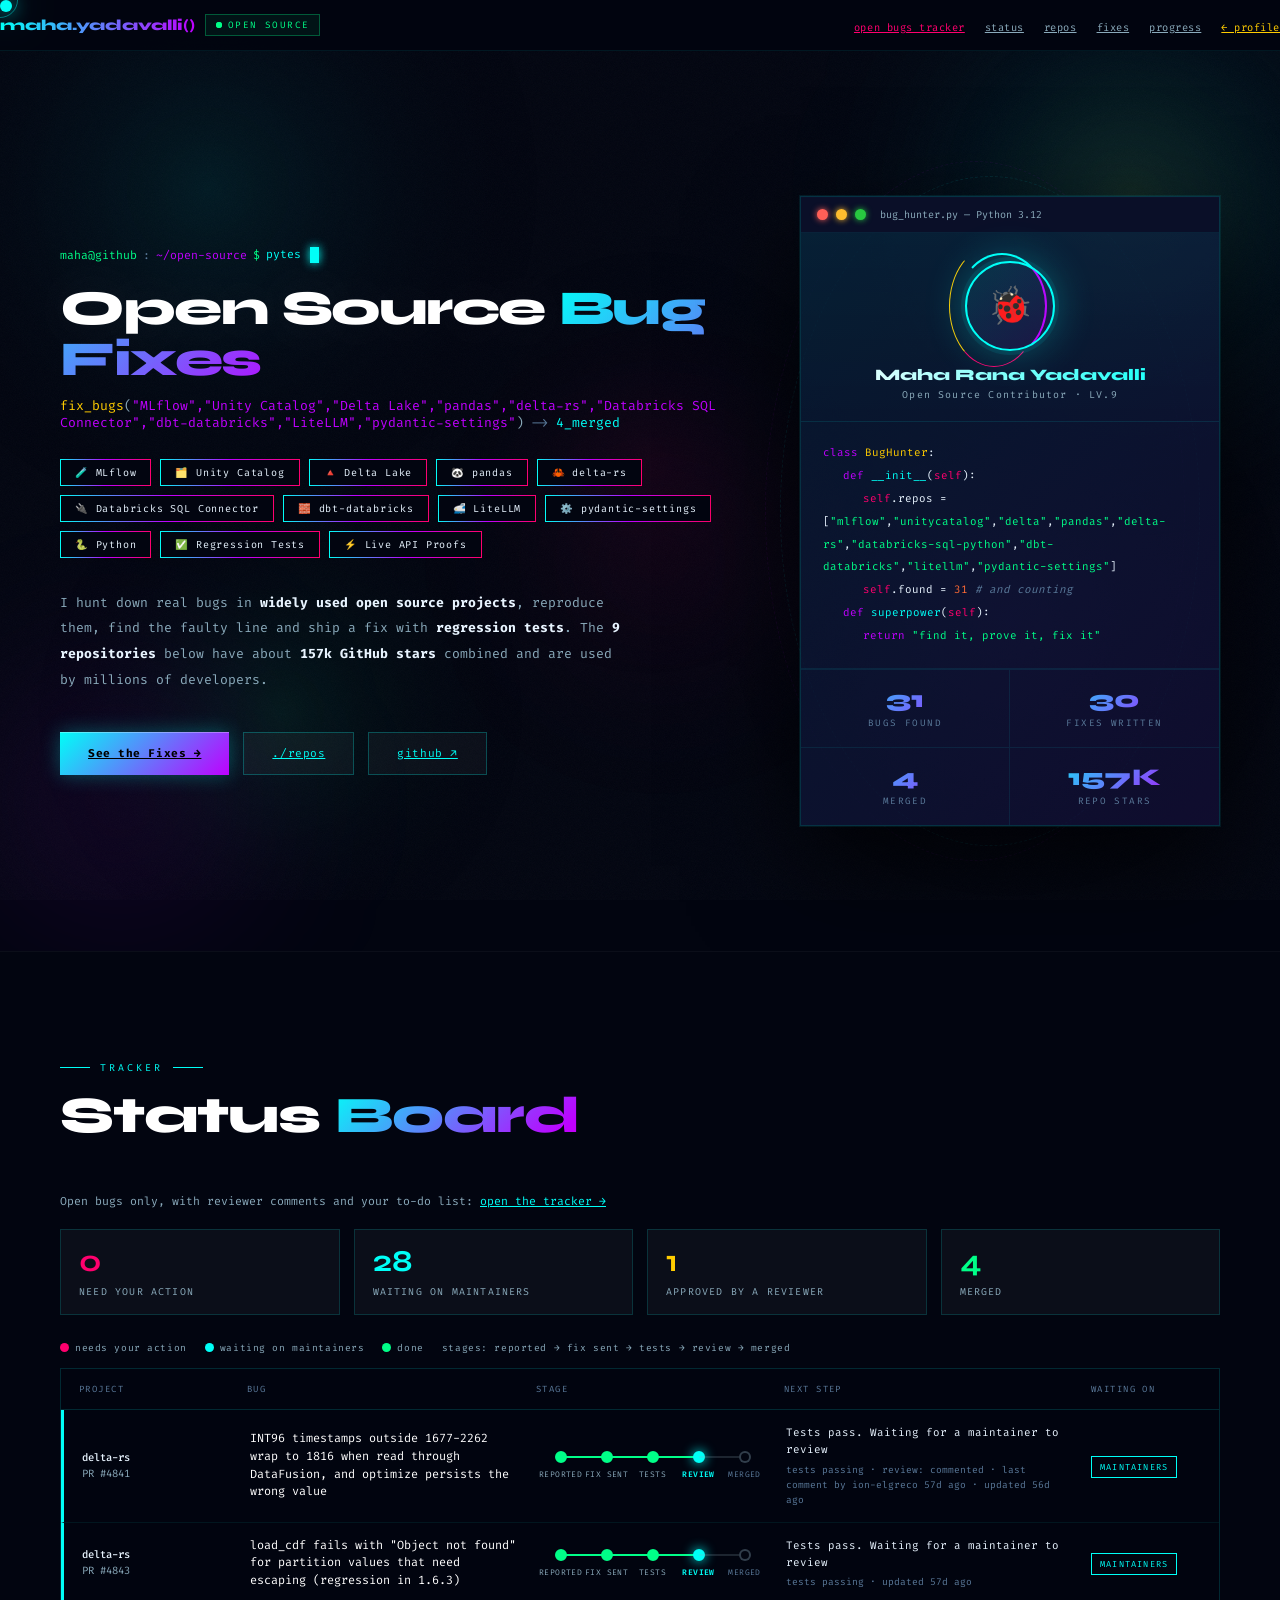
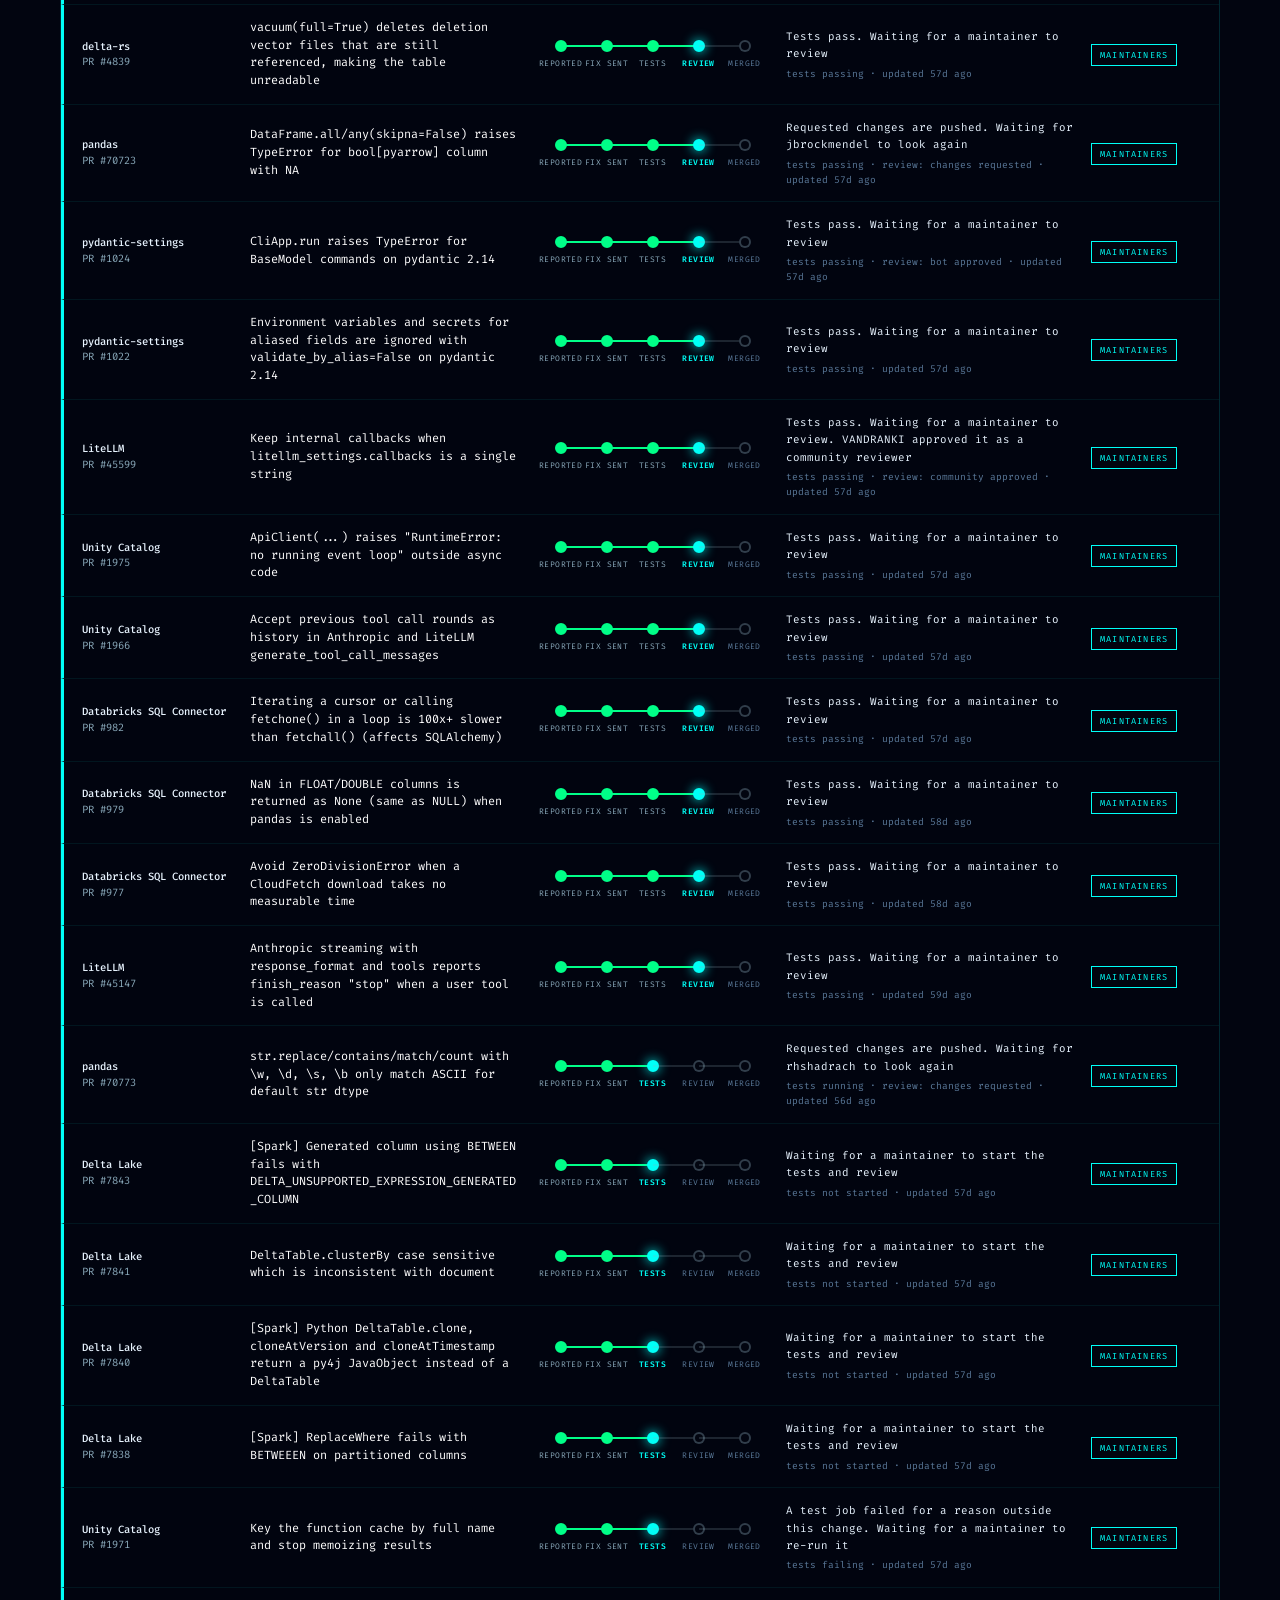
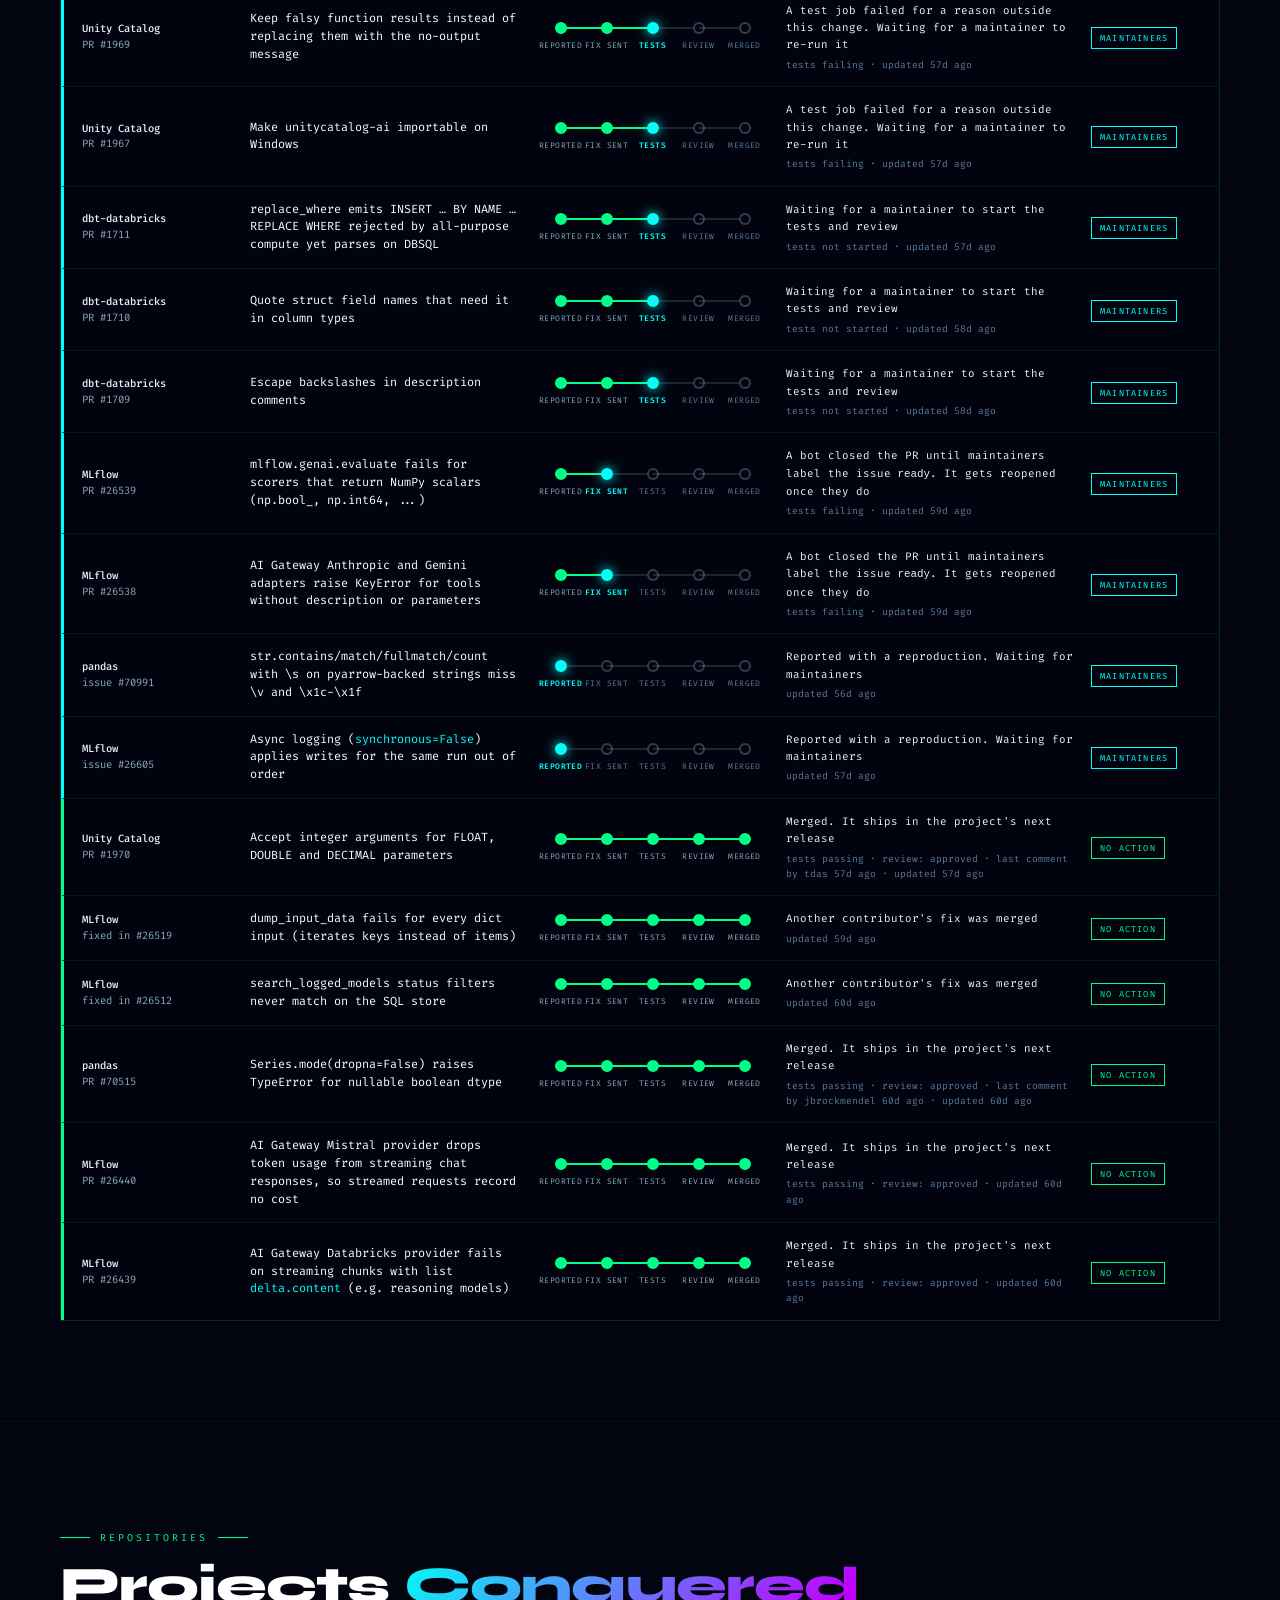
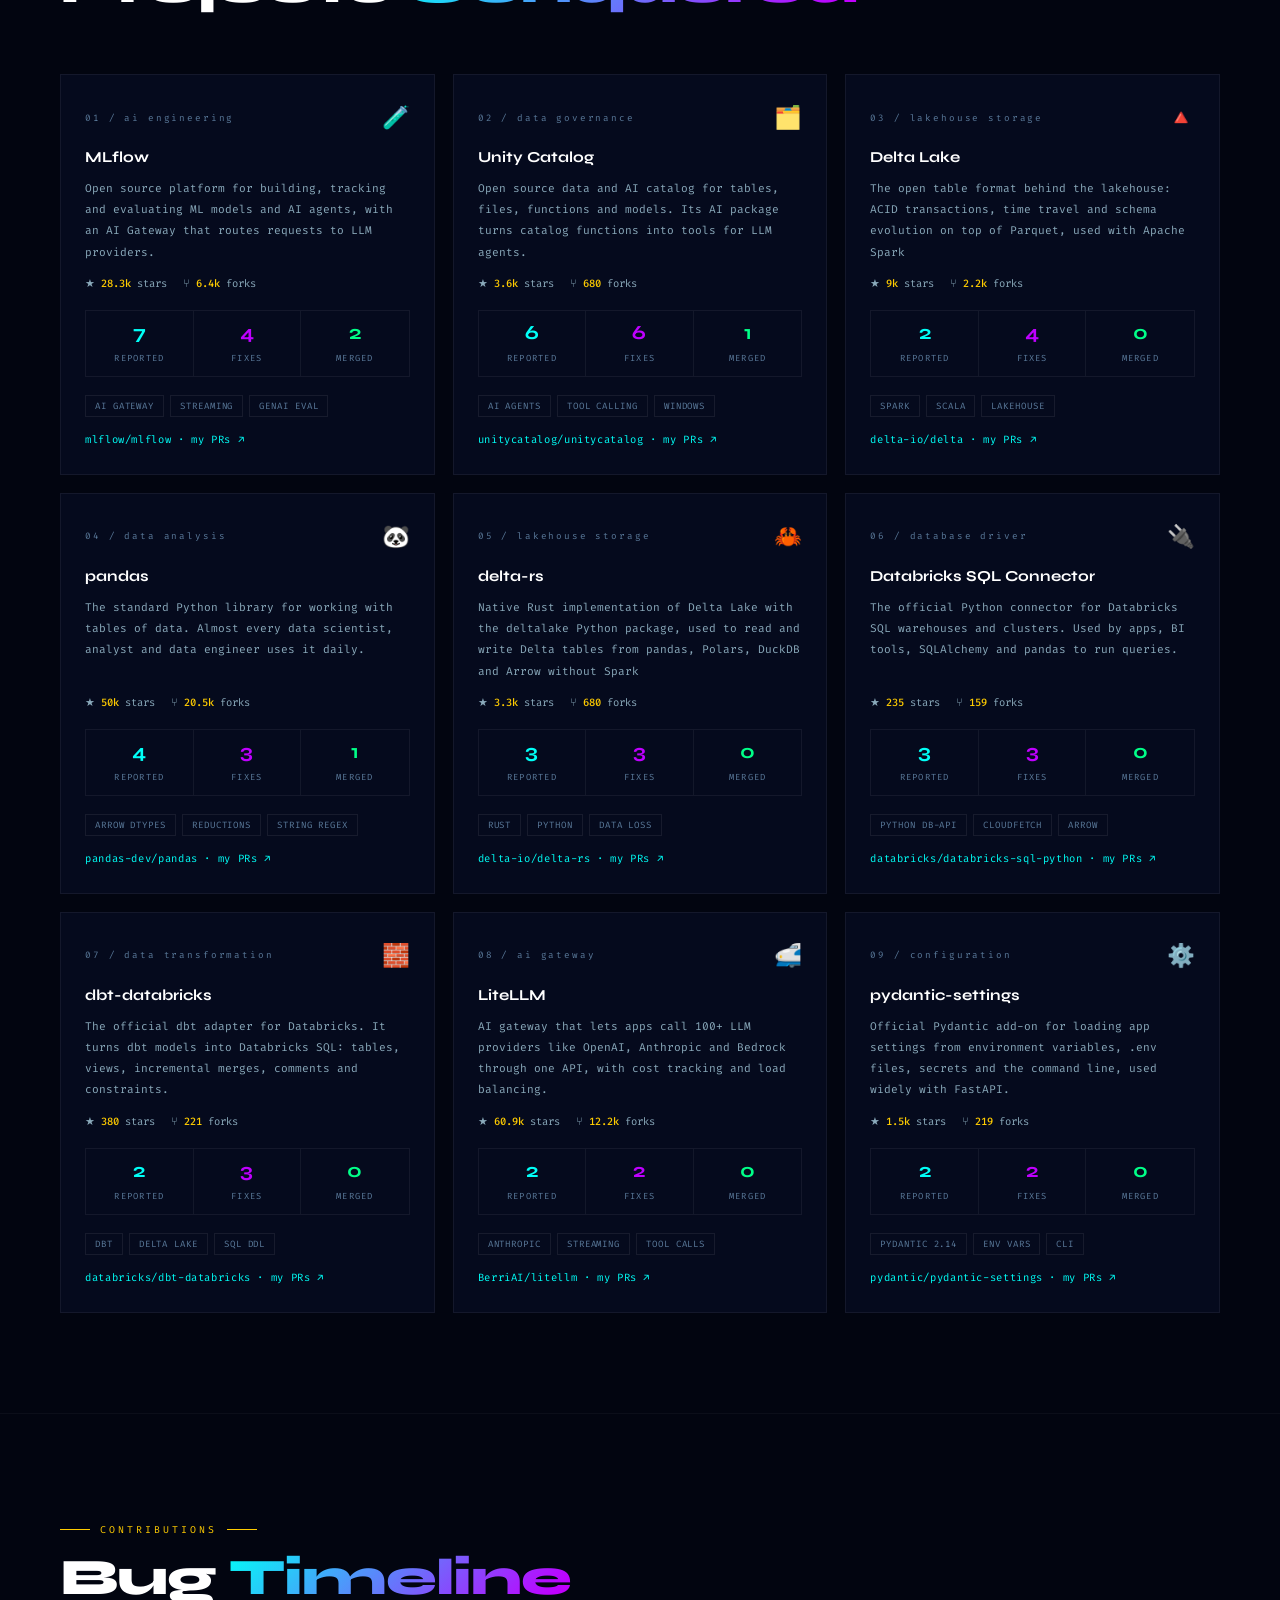
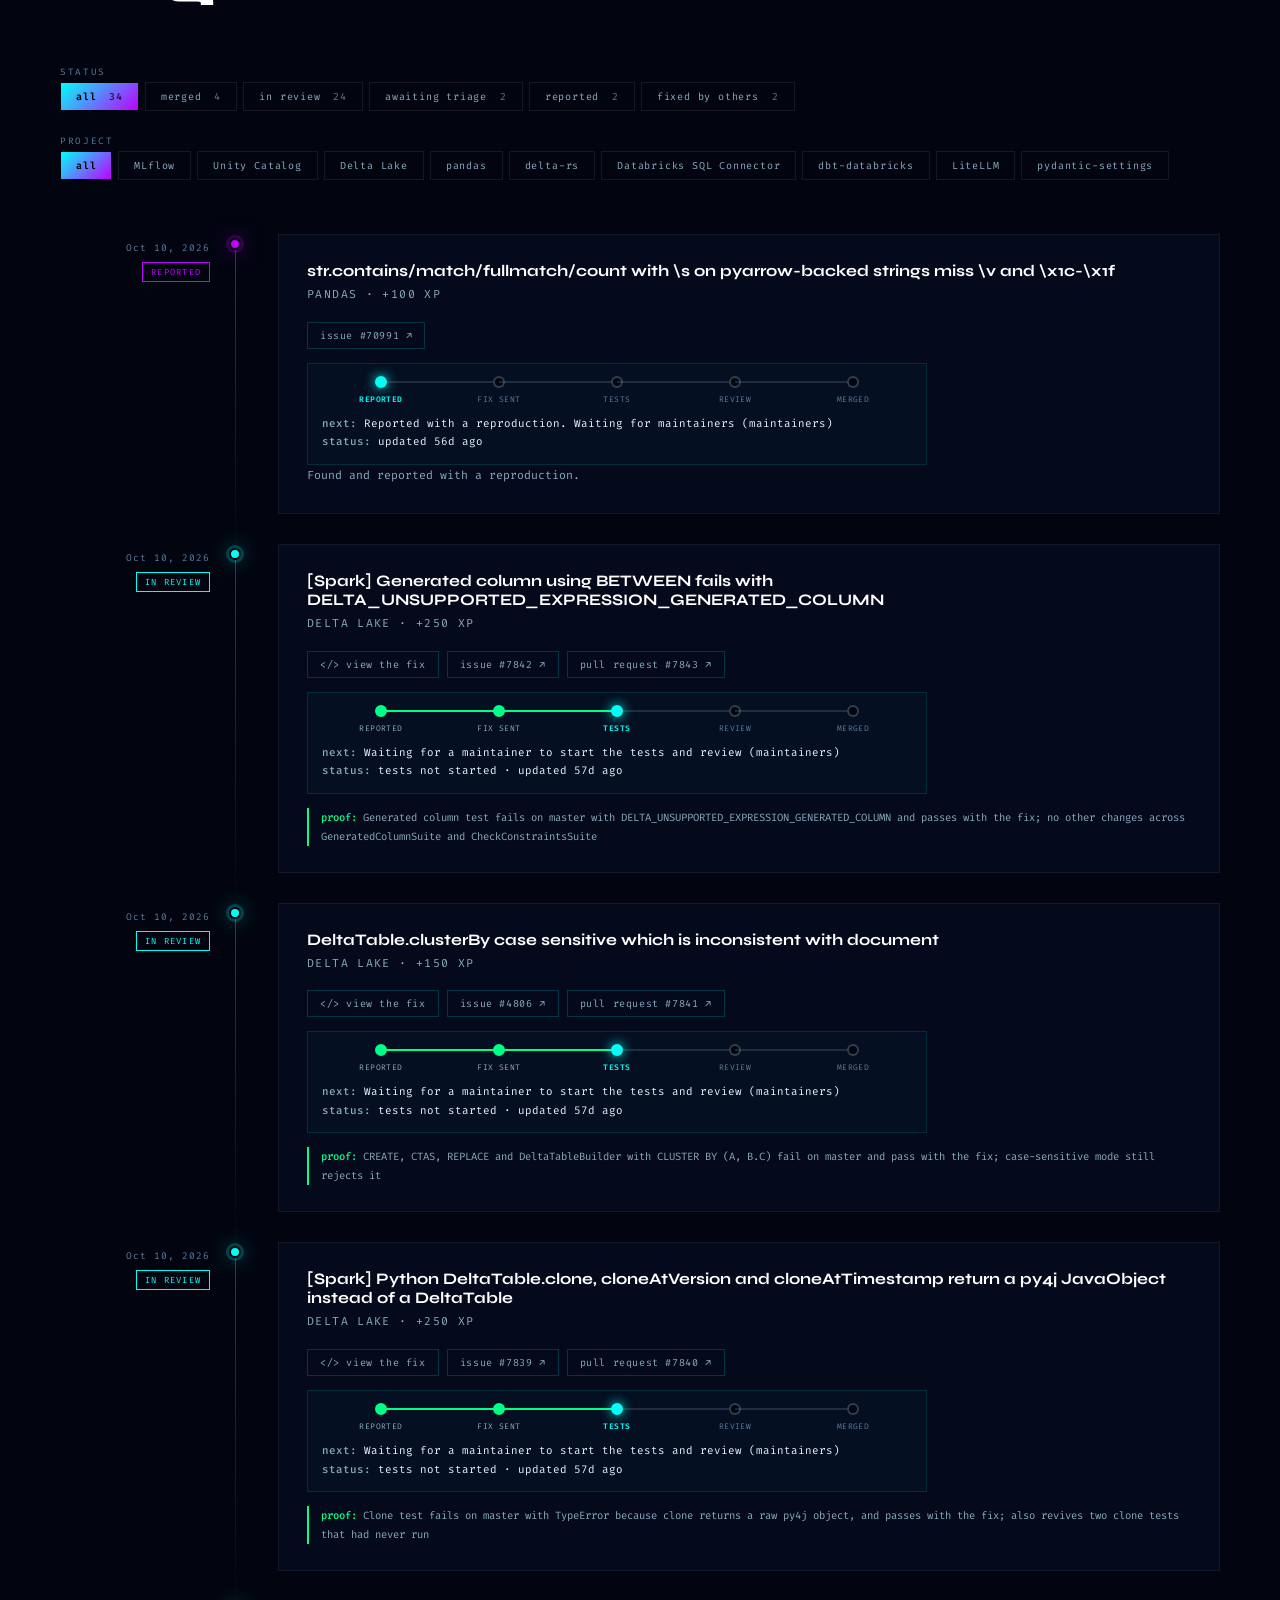
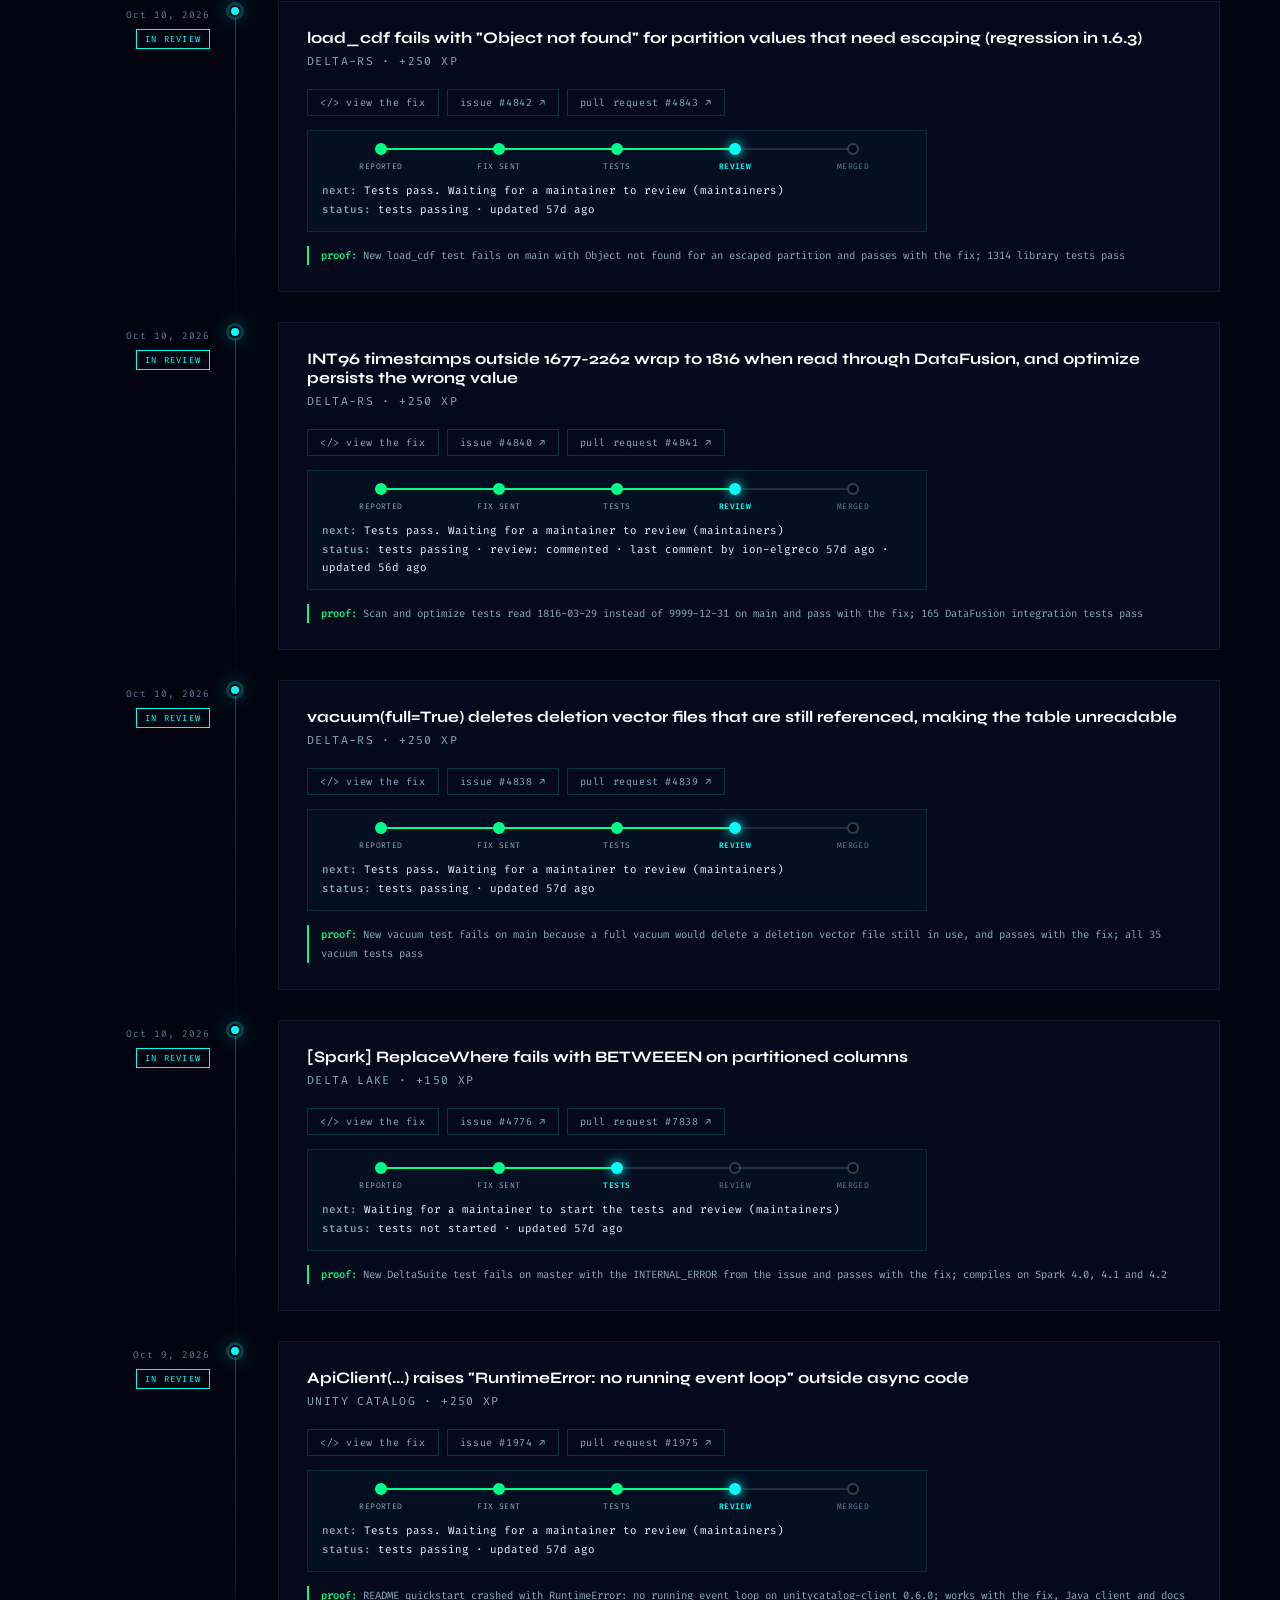
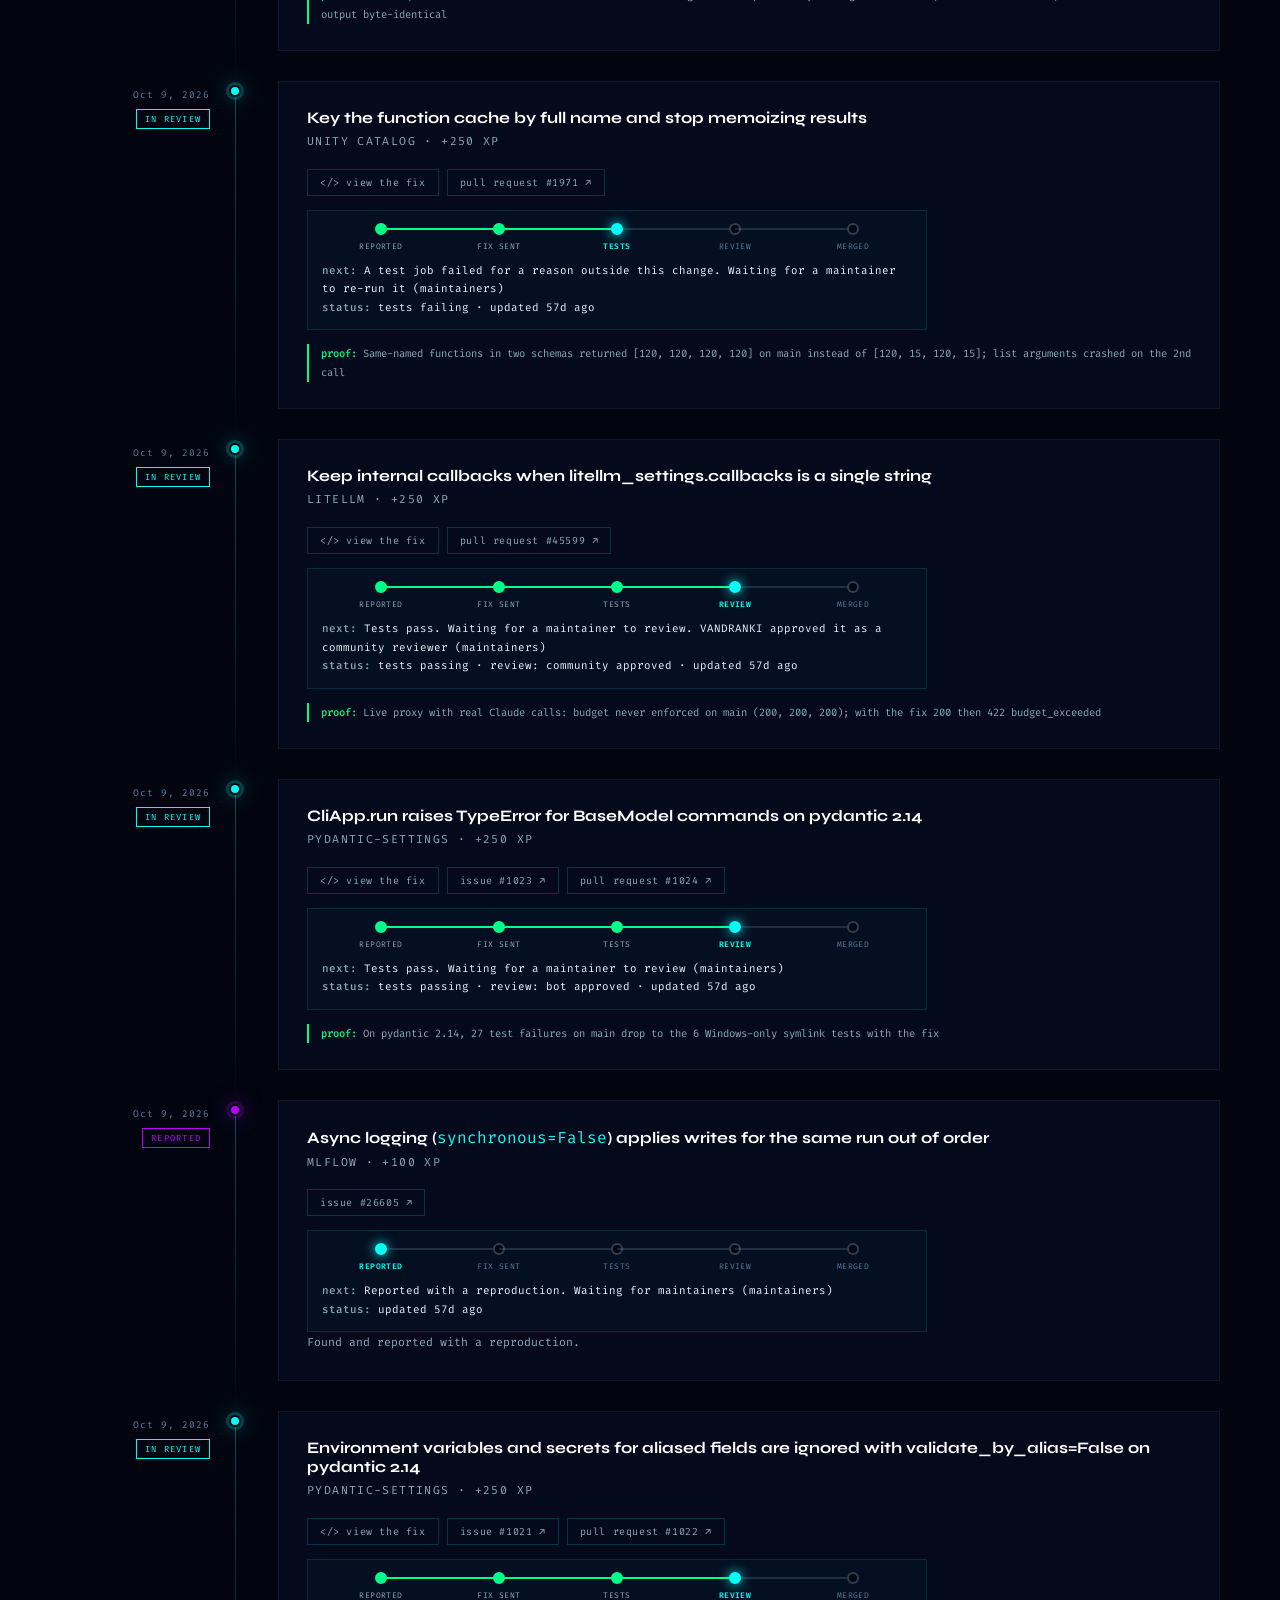
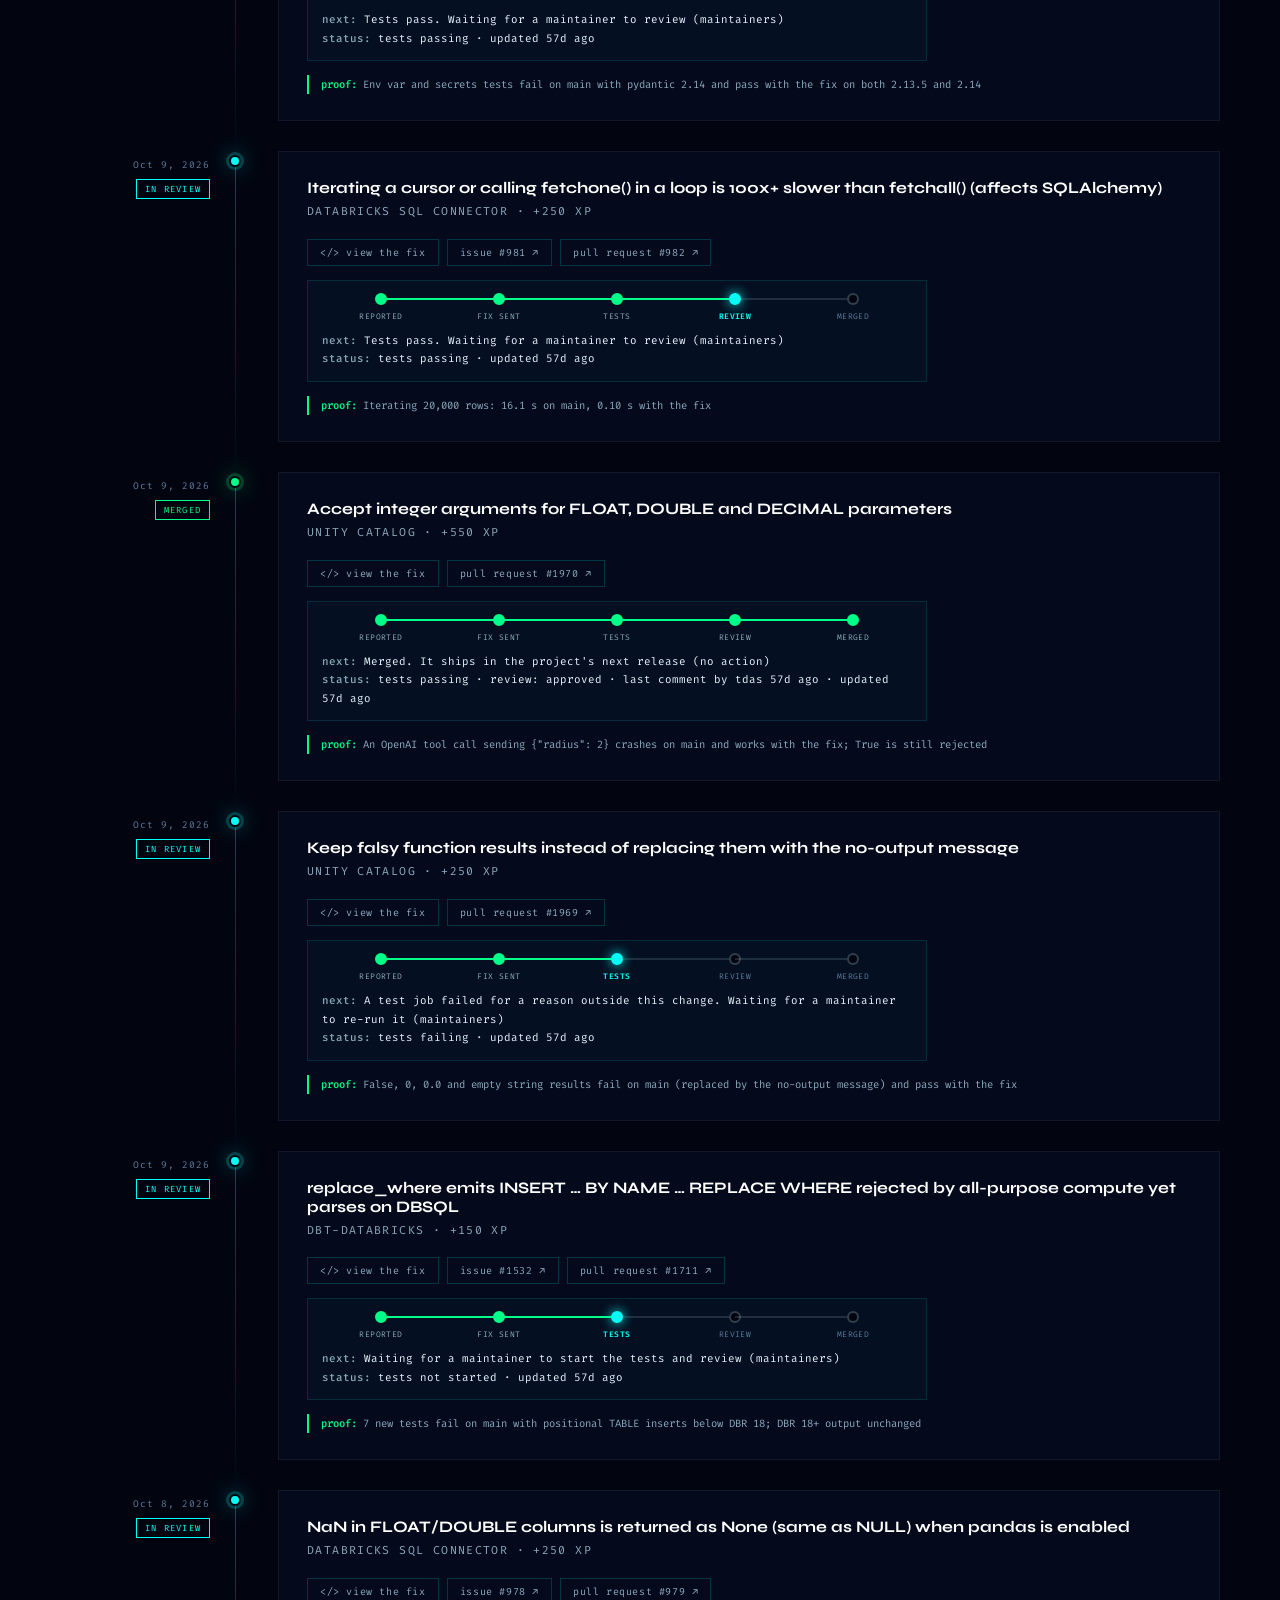
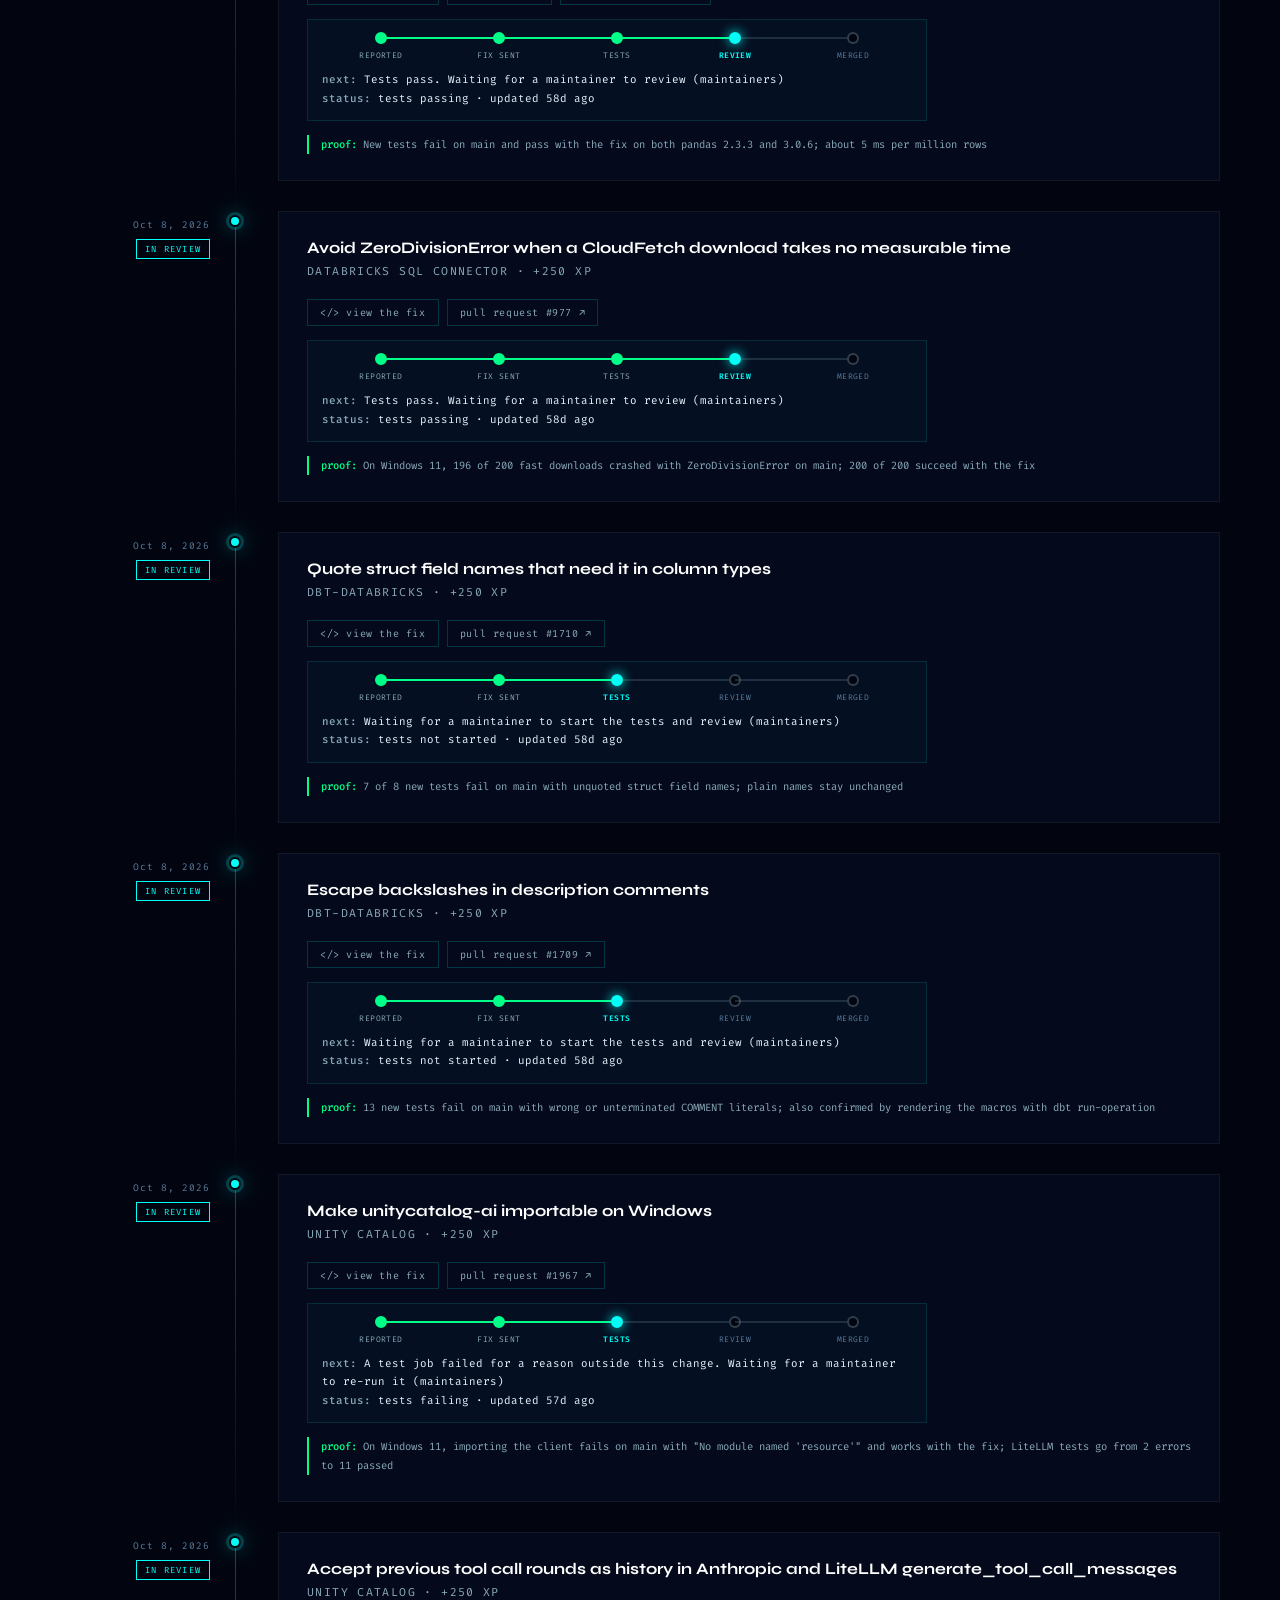
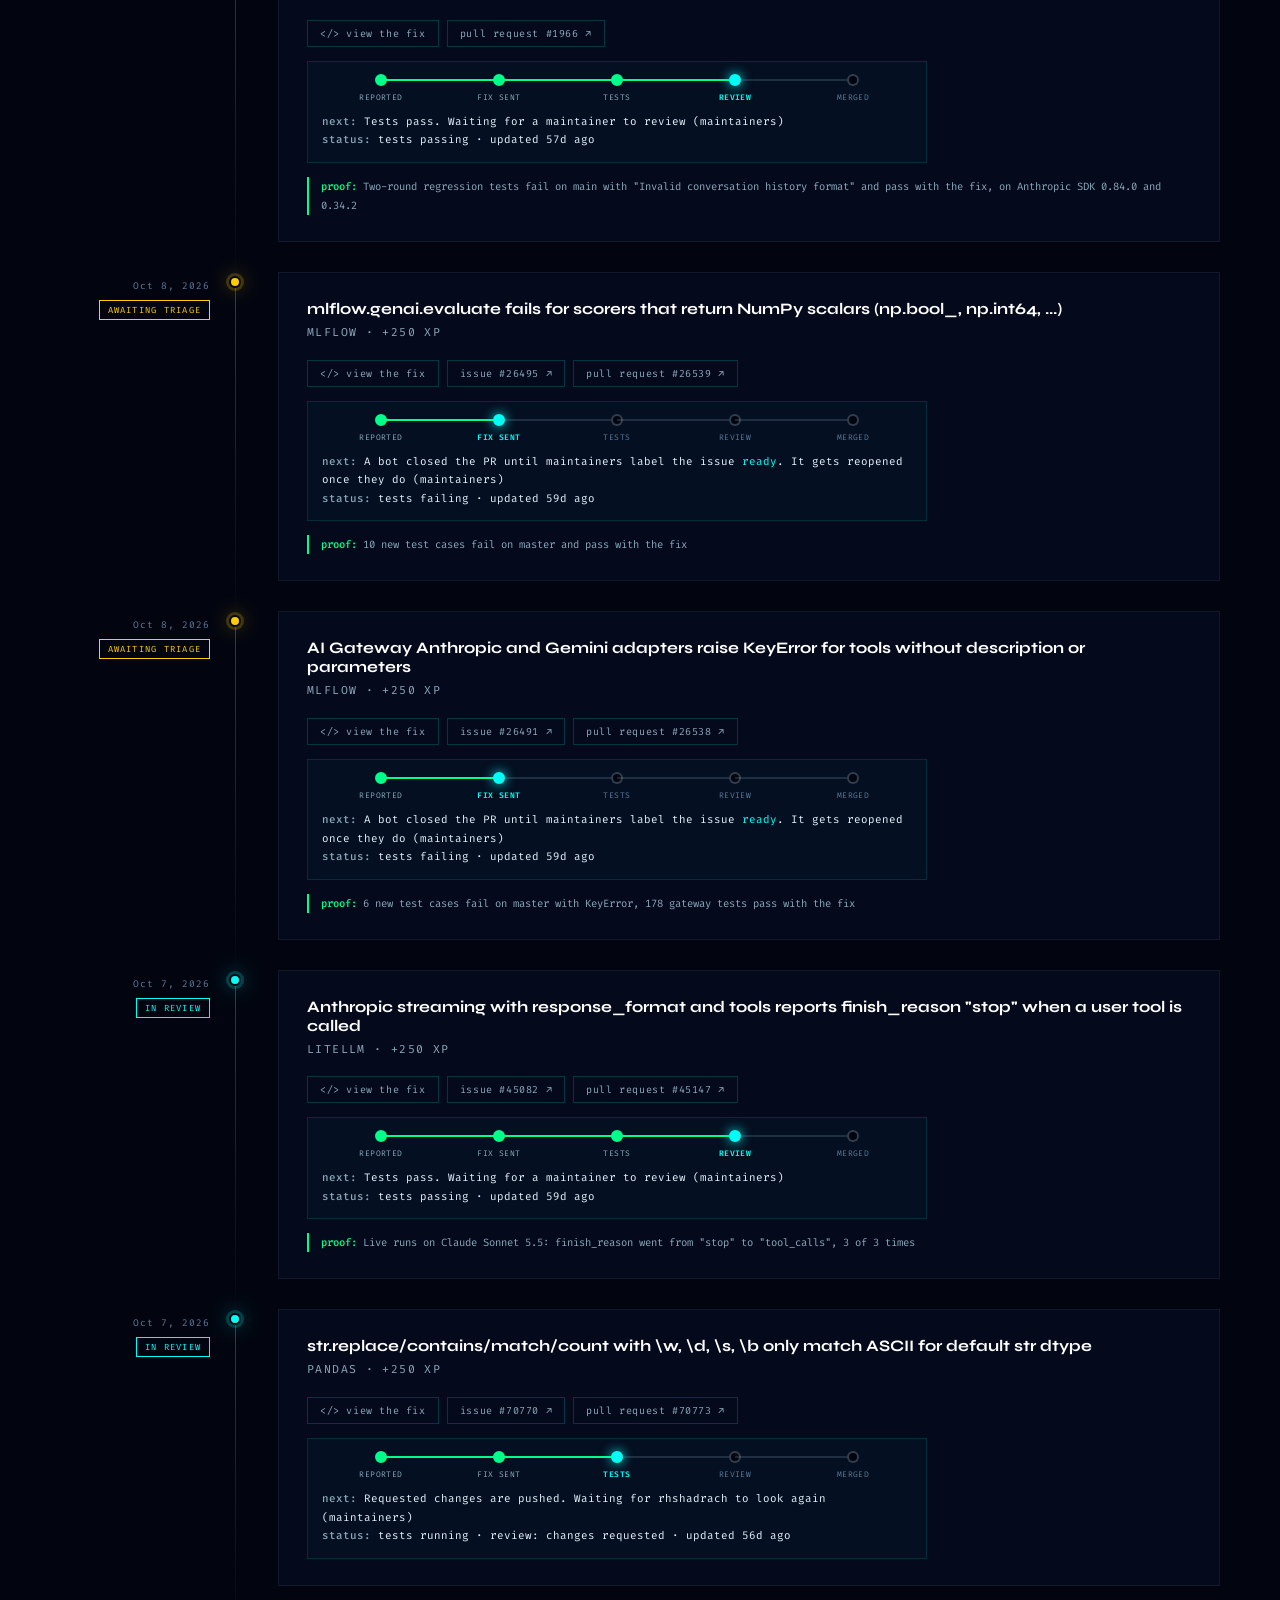
==== bugs.html @ 343d6c81 "Add open bug tracker page with to-do list and reviewer comments" ====
<!DOCTYPE html>
<html lang="en">
<head>
<meta charset="UTF-8"/>
<meta name="viewport" content="width=device-width, initial-scale=1.0"/>
<title>Open Source Bug Fixes · Maha Rana Yadavalli</title>
<meta name="description" content="Bugs found and fixed by Maha Rana Yadavalli in pandas, MLflow and LiteLLM, with the real code diffs."/>
<meta property="og:title" content="Open Source Bug Fixes · Maha Rana Yadavalli"/>
<meta property="og:description" content="10 bugs found, 8 fixes written, 3 merged across pandas, MLflow and LiteLLM (138k GitHub stars combined)."/>
<link rel="preconnect" href="https://fonts.googleapis.com">
<link href="https://fonts.googleapis.com/css2?family=Fira+Code:wght@300;400;500;600&family=Syne:wght@700;800&display=swap" rel="stylesheet">
<style>

/*==================================================
  RESET & VARS
==================================================*/
*,*::before,*::after{box-sizing:border-box;margin:0;padding:0;max-width:100%}
html{scroll-behavior:smooth;-webkit-text-size-adjust:100%;text-size-adjust:100%;scroll-padding-top:70px;overflow-x:hidden}
body{overflow-x:hidden;width:100%;position:relative}
:root{
  --c0:#020510;
  --c1:#0a0f2e;
  --neon1:#00fff7;
  --neon2:#bf00ff;
  --neon3:#ff006e;
  --neon4:#ffcc00;
  --neon5:#00ff88;
  --neon6:#ff6b35;
  --glass:rgba(255,255,255,0.04);
  --glass2:rgba(255,255,255,0.08);
  --b1:rgba(0,255,247,0.15);
  --b2:rgba(191,0,255,0.15);
  --text:#e8f4ff;
  --muted:#5a7a9a;
  --muted2:#8aaabb;
}
body{
  font-family:'Fira Code',monospace;
  background:var(--c0);
  color:var(--text);
  overflow-x:hidden;
  cursor:none;
}
/* ensure all links and buttons are always clickable */
a,button,.btn,.nav-links a,.hamburger{position:relative;z-index:10}

/*==================================================
  CUSTOM CURSOR
==================================================*/
#cursor{
  position:fixed;width:12px;height:12px;border-radius:50%;
  background:var(--neon1);pointer-events:none;z-index:9999;
  mix-blend-mode:screen;
  transition:transform 0.1s ease,width 0.2s,height 0.2s;
  box-shadow:0 0 20px var(--neon1),0 0 40px rgba(0,255,247,0.5);
}
#cursor-ring{
  position:fixed;width:36px;height:36px;border-radius:50%;
  border:1px solid rgba(0,255,247,0.4);
  pointer-events:none;z-index:9998;
  transition:transform 0.18s ease,left 0.12s ease,top 0.12s ease;
}
body:hover #cursor{transform:scale(1)}
a:hover ~ #cursor, button:hover ~ #cursor{width:20px;height:20px}

/*==================================================
  AURORA CANVAS
==================================================*/
#aurora{
  position:fixed;inset:0;z-index:0;
  pointer-events:none !important;opacity:0.55;
}

/*==================================================
  NOISE OVERLAY
==================================================*/
body::before{
  content:'';position:fixed;inset:0;z-index:1;pointer-events:none;
  background-image:url("data:image/svg+xml,%3Csvg viewBox='0 0 256 256' xmlns='http://www.w3.org/2000/svg'%3E%3Cfilter id='n'%3E%3CfeTurbulence type='fractalNoise' baseFrequency='0.9' numOctaves='4'/%3E%3C/filter%3E%3Crect width='100%25' height='100%25' filter='url(%23n)' opacity='0.035'/%3E%3C/svg%3E");
  background-size:180px 180px;
  pointer-events:none;
}

/*==================================================
  LAYOUT
==================================================*/
.wrap{width:min(1160px,calc(100% - 40px));margin:0 auto;position:relative;z-index:3}

/*==================================================
  KEYFRAMES
==================================================*/
@keyframes fadeUp{from{opacity:0;transform:translateY(40px)}to{opacity:1;transform:translateY(0)}}
@keyframes fadeIn{from{opacity:0}to{opacity:1}}
@keyframes blink{0%,100%{opacity:1}50%{opacity:0}}
@keyframes float{0%,100%{transform:translateY(0) rotate(0deg)}33%{transform:translateY(-12px) rotate(1deg)}66%{transform:translateY(-6px) rotate(-1deg)}}
@keyframes spinSlow{from{transform:rotate(0deg)}to{transform:rotate(360deg)}}
@keyframes spinRev{from{transform:rotate(360deg)}to{transform:rotate(0deg)}}
@keyframes neonPulse{
  0%,100%{text-shadow:0 0 10px var(--neon1),0 0 30px var(--neon1),0 0 60px rgba(0,255,247,0.4)}
  50%{text-shadow:0 0 20px var(--neon1),0 0 60px var(--neon1),0 0 100px rgba(0,255,247,0.7)}
}
@keyframes borderFlow{
  0%{background-position:0% 50%}
  50%{background-position:100% 50%}
  100%{background-position:0% 50%}
}
@keyframes glitch{
  0%,90%,100%{transform:translate(0)}
  92%{transform:translate(-3px,1px)}
  94%{transform:translate(3px,-1px)}
  96%{transform:translate(-1px,2px)}
  98%{transform:translate(2px,-2px)}
}
@keyframes scanDown{
  0%{transform:translateY(-100%);opacity:0.6}
  100%{transform:translateY(100vh);opacity:0}
}
@keyframes orb{
  0%,100%{transform:scale(1) translate(0,0)}
  25%{transform:scale(1.15) translate(20px,-15px)}
  50%{transform:scale(0.9) translate(-10px,20px)}
  75%{transform:scale(1.1) translate(-20px,-10px)}
}
@keyframes marquee{from{transform:translateX(0)}to{transform:translateX(-50%)}}
@keyframes countUp{from{opacity:0;transform:translateY(10px)}to{opacity:1;transform:translateY(0)}}
@keyframes shimmerText{
  0%{background-position:200% center}
  100%{background-position:-200% center}
}
@keyframes revealCard{
  from{opacity:0;transform:translateY(50px) scale(0.95)}
  to{opacity:1;transform:translateY(0) scale(1)}
}
@keyframes hueShift{
  0%{filter:hue-rotate(0deg)}
  100%{filter:hue-rotate(360deg)}
}
@keyframes ping{
  75%,100%{transform:scale(2);opacity:0}
}

/*==================================================
  NAV
==================================================*/
nav{
  position:sticky;top:0;z-index:200;
  background:rgba(2,5,16,0.92);
  -webkit-backdrop-filter:blur(24px);backdrop-filter:blur(24px);
  border-bottom:1px solid rgba(0,255,247,0.08);
  width:100%;
}
.nav-in{
  display:flex;justify-content:space-between;align-items:center;
  padding:14px 0;gap:12px;width:100%;
}
.nav-brand{
  display:flex;align-items:center;gap:10px;
  flex-shrink:0;min-width:0;overflow:hidden;
}
.nav-logo{
  font-family:'Syne',sans-serif;font-size:0.95rem;font-weight:800;
  background:linear-gradient(90deg,var(--neon1),var(--neon2),var(--neon1));
  background-size:200% auto;
  -webkit-background-clip:text;-webkit-text-fill-color:transparent;background-clip:text;
  animation:borderFlow 3s linear infinite;
  white-space:nowrap;flex-shrink:0;
}
.nav-pill{
  display:flex;align-items:center;gap:6px;flex-shrink:0;
  font-size:0.58rem;letter-spacing:0.15em;text-transform:uppercase;
  padding:4px 10px;
  border:1px solid rgba(0,255,136,0.3);
  color:var(--neon5);background:rgba(0,255,136,0.06);
}
.ping-dot{
  width:6px;height:6px;border-radius:50%;
  background:var(--neon5);position:relative;flex-shrink:0;
}
.ping-dot::after{
  content:'';position:absolute;inset:0;border-radius:50%;
  background:var(--neon5);animation:ping 1.5s cubic-bezier(0,0,0.2,1) infinite;
}
.nav-links{display:flex;gap:20px;list-style:none;align-items:center}
.nav-links a{
  font-size:0.65rem;color:var(--muted2);
  transition:color 0.2s;letter-spacing:0.05em;position:relative;white-space:nowrap;
}
.nav-links a::after{
  content:'';position:absolute;bottom:-2px;left:0;right:0;height:1px;
  background:linear-gradient(90deg,var(--neon1),var(--neon2));
  transform:scaleX(0);transform-origin:left;transition:transform 0.3s;
}
.nav-links a:hover{color:var(--neon1)}
.nav-links a:hover::after{transform:scaleX(1)}
.nav-consult{color:var(--neon1) !important}

/*==================================================
  HERO
==================================================*/
.hero{
  min-height:100vh;display:flex;align-items:center;
  padding:100px 0 80px;position:relative;overflow:hidden;
}

/* Floating orbs */
.orb{
  position:absolute;border-radius:50%;filter:blur(80px);
  pointer-events:none;z-index:0;animation:orb var(--d) ease-in-out infinite;
}
.orb1{width:500px;height:500px;background:radial-gradient(circle,rgba(0,255,247,0.15),transparent 70%);top:-100px;right:-100px;--d:12s}
.orb2{width:400px;height:400px;background:radial-gradient(circle,rgba(191,0,255,0.12),transparent 70%);bottom:-50px;left:-80px;--d:15s;animation-delay:-5s}
.orb3{width:300px;height:300px;background:radial-gradient(circle,rgba(255,0,110,0.1),transparent 70%);top:40%;left:40%;--d:10s;animation-delay:-3s}

.hero-grid{display:grid;grid-template-columns:1fr 420px;gap:48px;align-items:center;position:relative;z-index:4}

/* terminal line */
.term-line{
  font-size:0.72rem;color:var(--muted2);
  display:flex;align-items:center;gap:6px;margin-bottom:20px;
  opacity:0;animation:fadeUp 0.5s 0.1s ease forwards;
  flex-wrap:wrap;
}
.t-g{color:var(--neon5)}.t-c{color:var(--neon1)}.t-v{color:var(--neon2)}
.cursor-bar{
  display:inline-block;width:9px;height:16px;
  background:var(--neon1);animation:blink 1s infinite;
  box-shadow:0 0 10px var(--neon1);
  vertical-align:middle;margin-left:3px;
}

/* big name */
.hero-name{
  font-family:'Syne',sans-serif;
  font-size:clamp(2.2rem,3.8vw,4rem);
  font-weight:800;line-height:1.05;
  letter-spacing:-0.03em;
  margin-bottom:12px;
  opacity:0;animation:fadeUp 0.6s 0.25s ease forwards;
  position:relative;
}
.hero-name .n1{
  display:inline;color:#fff;
  text-shadow:0 0 60px rgba(255,255,255,0.1);
}
.hero-name .n2{
  display:inline;
  background:linear-gradient(135deg,var(--neon1) 0%,var(--neon2) 40%,var(--neon3) 70%,var(--neon4) 100%);
  background-size:300% auto;
  -webkit-background-clip:text;-webkit-text-fill-color:transparent;background-clip:text;
  animation:shimmerText 4s linear infinite;
}
/* glitch effect on hover */
.hero-name:hover .n1{animation:glitch 0.5s infinite}

.hero-role{
  font-size:0.82rem;color:var(--muted2);margin-bottom:28px;
  opacity:0;animation:fadeUp 0.6s 0.4s ease forwards;
}
.fn-c{color:var(--neon4)}.arg-c{color:var(--neon2)}.ret-c{color:var(--neon1)}

/* animated tag pills */
.hero-pills{
  display:flex;flex-wrap:wrap;gap:9px;margin-bottom:32px;
  opacity:0;animation:fadeUp 0.6s 0.55s ease forwards;
}
.hpill{
  font-size:0.63rem;letter-spacing:0.08em;padding:6px 14px;
  position:relative;overflow:hidden;cursor:default;
  border:1px solid transparent;
  background:linear-gradient(var(--c0),var(--c0)) padding-box,
             linear-gradient(90deg,var(--neon1),var(--neon2),var(--neon3)) border-box;
  color:var(--text);transition:transform 0.2s,box-shadow 0.2s;
}
.hpill::before{
  content:'';position:absolute;inset:0;
  background:linear-gradient(90deg,rgba(0,255,247,0.08),rgba(191,0,255,0.08),rgba(255,0,110,0.08));
  opacity:0;transition:opacity 0.3s;
}
.hpill:hover{transform:translateY(-2px);box-shadow:0 8px 30px rgba(0,255,247,0.2)}
.hpill:hover::before{opacity:1}

.hero-bio{
  font-size:0.82rem;line-height:1.95;color:var(--muted2);
  max-width:560px;margin-bottom:40px;
  opacity:0;animation:fadeUp 0.6s 0.7s ease forwards;
}
.hero-bio strong{color:var(--text)}

.hero-btns{
  display:flex;gap:14px;flex-wrap:wrap;
  opacity:0;animation:fadeUp 0.6s 0.85s ease forwards;
}
.btn{
  font-family:'Fira Code',monospace;font-size:0.7rem;
  padding:13px 28px;border:none;cursor:pointer;
  display:inline-flex;align-items:center;gap:9px;
  position:relative;overflow:hidden;letter-spacing:0.05em;
  transition:transform 0.2s,box-shadow 0.2s;
}
.btn-neon{
  background:linear-gradient(135deg,var(--neon1),var(--neon2));
  color:#000;font-weight:700;
  box-shadow:0 0 20px rgba(0,255,247,0.3),inset 0 1px 0 rgba(255,255,255,0.3);
}
.btn-neon::before{
  content:'';position:absolute;inset:0;
  background:linear-gradient(135deg,var(--neon2),var(--neon3));
  opacity:0;transition:opacity 0.3s;
}
.btn-neon:hover{transform:translateY(-3px);box-shadow:0 12px 40px rgba(0,255,247,0.5)}
.btn-neon:hover::before{opacity:1}
.btn-neon span{position:relative;z-index:1}
.btn-ghost{
  background:rgba(255,255,255,0.04);
  border:1px solid rgba(0,255,247,0.25);
  color:var(--neon1);
  -webkit-backdrop-filter:blur(8px);backdrop-filter:blur(8px);
}
.btn-ghost:hover{background:rgba(0,255,247,0.08);border-color:var(--neon1);transform:translateY(-3px);box-shadow:0 8px 30px rgba(0,255,247,0.2)}

/*==================================================
  HERO RIGHT: HOLOGRAPHIC CARD
==================================================*/
.holo-card{
  position:relative;
  opacity:0;animation:fadeIn 1s 0.6s ease forwards;
}
.holo-card-inner{
  background:rgba(8,16,40,0.8);
  border:1px solid rgba(0,255,247,0.15);
  -webkit-backdrop-filter:blur(20px);backdrop-filter:blur(20px);
  overflow:hidden;
  box-shadow:
    0 0 0 1px rgba(0,255,247,0.08),
    0 40px 100px rgba(0,0,0,0.7),
    inset 0 1px 0 rgba(255,255,255,0.07);
  position:relative;
  animation:float 8s ease-in-out infinite;
}
/* rainbow shimmer on hover */
.holo-card-inner::before{
  content:'';position:absolute;inset:0;z-index:0;
  background:linear-gradient(
    135deg,
    rgba(0,255,247,0.05) 0%,
    rgba(191,0,255,0.05) 25%,
    rgba(255,0,110,0.05) 50%,
    rgba(255,204,0,0.05) 75%,
    rgba(0,255,136,0.05) 100%
  );
  background-size:400% 400%;
  animation:borderFlow 6s ease infinite;
}
/* spinning ring */
.holo-ring{
  position:absolute;inset:-20px;border-radius:50%;pointer-events:none;z-index:0;
  border:1px dashed rgba(0,255,247,0.1);
  animation:spinSlow 20s linear infinite;
}
.holo-ring2{
  position:absolute;inset:-35px;border-radius:50%;pointer-events:none;z-index:0;
  border:1px dashed rgba(191,0,255,0.08);
  animation:spinRev 30s linear infinite;
}

.cc-bar{
  background:rgba(10,15,40,0.9);padding:11px 16px;
  display:flex;align-items:center;gap:8px;
  border-bottom:1px solid rgba(0,255,247,0.08);
  position:relative;z-index:1;
}
.cc-dot{width:11px;height:11px;border-radius:50%;box-shadow:0 0 6px currentColor}
.cc-dot.r{background:#ff5f57;color:#ff5f57}
.cc-dot.y{background:#febc2e;color:#febc2e}
.cc-dot.g{background:#28c840;color:#28c840}
.cc-fname{font-size:0.63rem;color:var(--muted2);margin-left:6px}

/* avatar area */
.cc-top{
  padding:28px 20px 20px;text-align:center;
  border-bottom:1px solid rgba(0,255,247,0.08);
  position:relative;z-index:1;
  background:linear-gradient(180deg,rgba(0,255,247,0.03),transparent);
}
.av-wrap{position:relative;display:inline-block;margin-bottom:14px}
.av-circle{
  width:90px;height:90px;border-radius:50%;
  background:linear-gradient(135deg,rgba(0,255,247,0.1),rgba(191,0,255,0.1));
  border:2px solid var(--neon1);
  display:grid;place-items:center;font-size:2.3rem;
  box-shadow:0 0 0 4px rgba(0,255,247,0.08),0 0 40px rgba(0,255,247,0.3);
  animation:float 5s ease-in-out infinite;
  position:relative;z-index:1;
}
.av-spin{
  position:absolute;inset:-8px;border-radius:50%;
  border:2px solid transparent;
  border-top-color:var(--neon1);border-right-color:var(--neon2);
  animation:spinSlow 3s linear infinite;
}
.av-spin2{
  position:absolute;inset:-16px;border-radius:50%;
  border:1px solid transparent;
  border-bottom-color:var(--neon3);border-left-color:var(--neon4);
  animation:spinRev 5s linear infinite;
}
.cc-name{
  font-family:'Syne',sans-serif;font-weight:800;font-size:1rem;
  background:linear-gradient(90deg,#fff,var(--neon1));
  -webkit-background-clip:text;-webkit-text-fill-color:transparent;background-clip:text;
  margin-bottom:4px;
}
.cc-sub{font-size:0.62rem;color:var(--muted2);letter-spacing:0.12em}

/* code block */
.cc-code{
  padding:20px 22px;font-size:0.68rem;line-height:2.1;
  position:relative;z-index:1;
  border-bottom:1px solid rgba(0,255,247,0.08);
}
.ck{color:var(--neon2)}.ccls{color:var(--neon4)}.cf{color:var(--neon1)}
.cs{color:var(--neon5)}.cn{color:var(--neon6)}.cm{color:var(--muted);font-style:italic}
.cse{color:var(--neon3)}
.i1{display:inline-block;width:20px}.i2{display:inline-block;width:40px}

/* stat grid */
.cc-stats{display:grid;grid-template-columns:repeat(2,1fr);position:relative;z-index:1}
.cc-s{
  padding:18px 16px;text-align:center;
  border-right:1px solid rgba(0,255,247,0.08);
  border-top:1px solid rgba(0,255,247,0.08);
  transition:background 0.3s;
}
.cc-s:nth-child(even){border-right:none}
.cc-s:hover{background:rgba(0,255,247,0.04)}
.cc-sv{
  font-family:'Syne',sans-serif;font-size:1.5rem;font-weight:800;
  background:linear-gradient(135deg,var(--neon1),var(--neon2));
  -webkit-background-clip:text;-webkit-text-fill-color:transparent;background-clip:text;
  line-height:1;margin-bottom:5px;
  animation:neonPulse 3s ease-in-out infinite;
}
.cc-sl{font-size:0.58rem;color:var(--muted);letter-spacing:0.15em;text-transform:uppercase}

/* scroll indicator */
.scroll-ind{
  position:absolute;bottom:30px;left:50%;transform:translateX(-50%);
  display:flex;flex-direction:column;align-items:center;gap:8px;
  font-size:0.58rem;color:var(--muted);letter-spacing:0.25em;text-transform:uppercase;
  opacity:0;animation:fadeIn 1s 1.5s ease forwards;z-index:2;
}
.scroll-bar{
  width:1px;height:50px;
  background:linear-gradient(to bottom,var(--neon1),transparent);
  position:relative;overflow:hidden;
}
.scroll-bar::after{
  content:'';position:absolute;top:0;left:0;right:0;height:100%;
  background:linear-gradient(to bottom,transparent,var(--neon1),transparent);
  animation:scanDown 1.8s ease-in-out infinite;
}

/*==================================================
  TECH STRIP
==================================================*/
.strip-wrap{
  overflow:hidden;padding:15px 0;
  border-top:1px solid rgba(0,255,247,0.06);
  border-bottom:1px solid rgba(0,255,247,0.06);
  background:rgba(8,12,30,0.8);position:relative;z-index:3;
}
.strip-wrap::before,.strip-wrap::after{
  content:'';position:absolute;top:0;bottom:0;width:100px;z-index:4;pointer-events:none;
}
.strip-wrap::before{left:0;background:linear-gradient(to right,var(--c0),transparent)}
.strip-wrap::after{right:0;background:linear-gradient(to left,var(--c0),transparent)}
.strip-tr{display:flex;white-space:nowrap;animation:marquee 25s linear infinite}
.strip-tr:hover{animation-play-state:paused}
.si{
  display:inline-flex;align-items:center;gap:9px;padding:0 26px;
  font-size:0.67rem;color:var(--muted2);
  border-right:1px solid rgba(0,255,247,0.06);
  transition:color 0.2s;cursor:default;
}
.si:hover{color:var(--neon1)}
.si-dot{
  width:5px;height:5px;border-radius:50%;
  background:linear-gradient(135deg,var(--neon1),var(--neon2));
  box-shadow:0 0 8px var(--neon1);
}

/*==================================================
  SECTIONS SHARED
==================================================*/
section{padding:100px 0;position:relative;z-index:3}
section+section{border-top:1px solid rgba(255,255,255,0.04)}

.eyebrow{
  display:inline-flex;align-items:center;gap:10px;
  font-size:0.62rem;letter-spacing:0.3em;text-transform:uppercase;
  margin-bottom:14px;
}
.eyebrow-line{height:1px;width:30px}
.sec-h{
  font-family:'Syne',sans-serif;font-size:clamp(2rem,4vw,3.2rem);
  font-weight:800;color:#fff;letter-spacing:-0.02em;line-height:1.1;
  margin-bottom:60px;
}
.sec-h span{
  background:linear-gradient(135deg,var(--neon1),var(--neon2),var(--neon3));
  background-size:200% auto;
  -webkit-background-clip:text;-webkit-text-fill-color:transparent;background-clip:text;
  animation:shimmerText 5s linear infinite;
}

/* scroll reveal */
.rv{opacity:0;transform:translateY(30px);transition:opacity 0.65s ease,transform 0.65s ease;animation:rvFallback 0s 2s forwards}
.rv.in{opacity:1;transform:none;animation:none}
@keyframes rvFallback{to{opacity:1;transform:none}}

/*==================================================
  ABOUT
==================================================*/
.about-grid{display:grid;grid-template-columns:repeat(3,1fr);gap:18px}
.about-card{
  background:rgba(8,16,40,0.7);
  border:1px solid rgba(255,255,255,0.06);
  padding:36px 28px;
  position:relative;overflow:hidden;
  transition:transform 0.35s,box-shadow 0.35s,border-color 0.35s;
  -webkit-backdrop-filter:blur(12px);backdrop-filter:blur(12px);cursor:default;
}
.about-card::before{
  content:'';position:absolute;inset:0;
  background:linear-gradient(135deg,var(--nc1,rgba(0,255,247,0.04)),transparent 60%);
  opacity:0;transition:opacity 0.4s;
}
.about-card::after{
  content:'';position:absolute;top:0;left:0;right:0;height:2px;
  background:linear-gradient(90deg,var(--nc1,var(--neon1)),var(--nc2,var(--neon2)));
  transform:scaleX(0);transform-origin:left;transition:transform 0.4s;
}
.about-card:hover{
  transform:translateY(-8px);
  border-color:rgba(255,255,255,0.12);
  box-shadow:0 30px 80px rgba(0,0,0,0.5),0 0 40px var(--glow,rgba(0,255,247,0.08));
}
.about-card:hover::before{opacity:1}
.about-card:hover::after{transform:scaleX(1)}
.ac-ico{font-size:2.2rem;margin-bottom:20px;display:block;animation:float 6s ease-in-out infinite}
.ac-ico:nth-child(1){animation-delay:0s}
.about-card h3{
  font-family:'Syne',sans-serif;font-weight:700;font-size:1.05rem;
  color:#fff;margin-bottom:12px;
}
.about-card p{font-size:0.73rem;line-height:1.9;color:var(--muted2)}

/*==================================================
  SKILLS
==================================================*/
.skills-wrap{display:grid;grid-template-columns:1fr 1fr;gap:72px;align-items:start}

.bars-title{font-size:0.62rem;letter-spacing:0.25em;text-transform:uppercase;color:var(--muted);margin-bottom:24px}
.bars{display:flex;flex-direction:column;gap:20px}
.bar-row{}
.bar-info{display:flex;justify-content:space-between;margin-bottom:7px}
.bar-label{font-size:0.68rem;color:var(--muted2)}
.bar-pct{
  font-family:'Syne',sans-serif;font-size:0.75rem;font-weight:700;
  background:linear-gradient(90deg,var(--neon1),var(--neon2));
  -webkit-background-clip:text;-webkit-text-fill-color:transparent;background-clip:text;
}
.bar-track{
  height:3px;background:rgba(255,255,255,0.05);
  position:relative;overflow:visible;
}
.bar-fill{
  height:100%;width:0%;position:relative;
  background:linear-gradient(90deg,var(--neon1),var(--neon2),var(--neon3));
  box-shadow:0 0 12px rgba(0,255,247,0.6),0 0 30px rgba(0,255,247,0.2);
  animation:barLoop var(--dur,6s) var(--delay,0s) infinite ease-in-out;
}
@keyframes barLoop{
  0%    { width:0%;   opacity:0;   }
  8%    { opacity:1;              }
  40%   { width:var(--pct,80%);  }
  65%   { width:var(--pct,80%);  }
  90%   { width:0%;   opacity:0.3;}
  100%  { width:0%;   opacity:0;  }
}
.bar-fill::after{
  content:'';position:absolute;right:-1px;top:-3px;
  width:7px;height:7px;border-radius:50%;
  background:var(--neon1);
  box-shadow:0 0 10px var(--neon1),0 0 20px var(--neon1);
  opacity:0;transition:opacity 0.3s 1.4s;
}


.tab-nav{display:flex;flex-wrap:wrap;gap:6px;margin-bottom:20px}
.tab-btn{
  font-family:'Fira Code',monospace;font-size:0.63rem;letter-spacing:0.08em;
  padding:7px 15px;background:transparent;cursor:pointer;
  border:1px solid rgba(255,255,255,0.08);color:var(--muted2);
  transition:all 0.2s;position:relative;overflow:hidden;
}
.tab-btn::before{
  content:'';position:absolute;inset:0;
  background:linear-gradient(135deg,var(--neon1),var(--neon2));
  opacity:0;transition:opacity 0.2s;
}
.tab-btn:hover{color:#fff;border-color:rgba(0,255,247,0.3)}
.tab-btn.on{border-color:transparent;color:#000;font-weight:600}
.tab-btn.on::before{opacity:1}
.tab-btn span{position:relative;z-index:1}
.tpanel{display:none}.tpanel.on{display:block}
.chips{display:flex;flex-wrap:wrap;gap:8px}
.chip{
  font-size:0.63rem;letter-spacing:0.06em;padding:7px 14px;
  border:1px solid rgba(255,255,255,0.07);color:var(--muted2);
  background:rgba(255,255,255,0.02);
  transition:all 0.22s;cursor:default;position:relative;overflow:hidden;
}
.chip::before{
  content:'';position:absolute;inset:0;
  background:linear-gradient(135deg,rgba(0,255,247,0.08),rgba(191,0,255,0.08));
  opacity:0;transition:opacity 0.3s;
}
.chip:hover{border-color:rgba(0,255,247,0.3);color:var(--neon1)}
.chip:hover::before{opacity:1}
.chip.hi{
  border-color:rgba(0,255,247,0.25);color:var(--neon1);
  background:rgba(0,255,247,0.06);
}
.chip.hi::after{content:' ▸';opacity:0.5}

/*==================================================
  PROJECTS
==================================================*/
.proj-grid{display:grid;grid-template-columns:repeat(3,1fr);gap:18px}
.mahai-card{
  grid-column:1 / -1;
  position:relative;overflow:hidden;
  border:1px solid rgba(255,204,0,0.25);
  background:rgba(8,14,36,0.9);
  -webkit-backdrop-filter:blur(20px);backdrop-filter:blur(20px);
  transition:border-color 0.4s,box-shadow 0.4s;
}
.mahai-card:hover{
  border-color:rgba(255,204,0,0.45);
  box-shadow:0 0 80px rgba(255,204,0,0.08),0 40px 100px rgba(0,0,0,0.6);
}
.mahai-bg{
  position:absolute;inset:0;pointer-events:none;
  background:
    radial-gradient(ellipse 60% 80% at 80% 50%,rgba(255,204,0,0.05) 0%,transparent 60%),
    radial-gradient(ellipse 40% 60% at 20% 30%,rgba(0,255,247,0.04) 0%,transparent 60%),
    radial-gradient(ellipse 50% 40% at 50% 80%,rgba(191,0,255,0.04) 0%,transparent 60%);
  animation:borderFlow 8s ease infinite;background-size:200% 200%;
}
.mahai-grid-overlay{
  position:absolute;inset:0;pointer-events:none;
  background-image:linear-gradient(rgba(255,204,0,0.02) 1px,transparent 1px),
    linear-gradient(90deg,rgba(255,204,0,0.02) 1px,transparent 1px);
  background-size:40px 40px;
  mask-image:radial-gradient(ellipse 80% 80% at 80% 50%,black 0%,transparent 70%);
  -webkit-mask-image:radial-gradient(ellipse 80% 80% at 80% 50%,black 0%,transparent 70%);
}
.mahai-card::before{
  content:'';position:absolute;top:0;left:0;right:0;height:2px;
  background:linear-gradient(90deg,var(--neon1),var(--neon4),var(--neon2),var(--neon3),var(--neon4));
  background-size:300% auto;animation:borderFlow 4s linear infinite;
}
.mahai-inner{
  display:grid;grid-template-columns:1.2fr 0.8fr;gap:56px;
  padding:48px;align-items:center;position:relative;z-index:1;
}
.mahai-eyebrow{display:flex;align-items:center;gap:10px;margin-bottom:20px;flex-wrap:wrap}
.mahai-own{
  font-family:'Fira Code',monospace;font-size:0.6rem;letter-spacing:0.2em;
  text-transform:uppercase;padding:5px 12px;
  border:1px solid rgba(0,255,247,0.35);color:var(--neon1);
  background:rgba(0,255,247,0.07);
}
.mahai-wip{
  font-family:'Fira Code',monospace;font-size:0.6rem;letter-spacing:0.2em;
  text-transform:uppercase;padding:5px 12px;
  border:1px solid rgba(255,204,0,0.4);color:var(--neon4);
  background:rgba(255,204,0,0.07);
  box-shadow:0 0 12px rgba(255,204,0,0.15);
}
.mahai-title{
  font-family:'Syne',sans-serif;font-size:clamp(2.8rem,5vw,4.5rem);
  font-weight:800;color:#fff;letter-spacing:-0.03em;
  line-height:1;margin-bottom:8px;
}
.mahai-ai{
  background:linear-gradient(135deg,var(--neon4),var(--neon3),var(--neon2));
  background-size:200% auto;animation:shimmerText 3s linear infinite;
  -webkit-background-clip:text;-webkit-text-fill-color:transparent;background-clip:text;
}
.mahai-tagline{
  font-family:'Fira Code',monospace;font-size:0.72rem;
  letter-spacing:0.15em;color:var(--muted2);margin-bottom:24px;text-transform:uppercase;
}
.mahai-desc{font-size:0.82rem;line-height:2;color:var(--muted2);margin-bottom:28px;max-width:560px}
.mahai-desc strong{color:var(--text)}.mahai-desc em{color:var(--neon4);font-style:normal}
.mahai-phases{display:flex;flex-direction:column;gap:14px;margin-bottom:28px}
.mahai-phase{display:flex;gap:14px;align-items:flex-start}
.mph-dot{width:10px;height:10px;border-radius:50%;flex-shrink:0;margin-top:4px}
.mahai-phase.done .mph-dot{background:var(--neon5);box-shadow:0 0 8px var(--neon5)}
.mahai-phase.active .mph-dot{background:var(--neon4);box-shadow:0 0 12px var(--neon4);animation:pulse-glow 1.5s infinite}
.mahai-phase.upcoming .mph-dot{background:var(--muted)}
.mph-name{font-family:'Syne',sans-serif;font-size:0.78rem;font-weight:700;margin-bottom:3px}
.mahai-phase.done .mph-name{color:var(--neon5)}
.mahai-phase.active .mph-name{color:var(--neon4)}
.mahai-phase.upcoming .mph-name{color:var(--muted2)}
.mph-desc{font-size:0.68rem;line-height:1.7;color:var(--muted)}
.mahai-phase.active .mph-desc{color:var(--muted2)}
.mahai-promise{
  display:flex;align-items:center;gap:12px;padding:14px 18px;
  border:1px solid rgba(255,204,0,0.2);background:rgba(255,204,0,0.04);
  font-size:0.73rem;color:var(--muted2);font-style:italic;
}
.mp-ico{font-size:1.1rem;font-style:normal}
.mahai-right{display:flex;flex-direction:column;align-items:center;gap:28px}
.mahai-orb-wrap{position:relative;width:280px;height:280px;display:grid;place-items:center;flex-shrink:0}
.mahai-orb-ring{position:absolute;border-radius:50%;border-style:solid;border-color:transparent}
.r1{width:100%;height:100%;border:1px solid rgba(255,204,0,0.12);animation:spinSlow 20s linear infinite;border-top-color:rgba(255,204,0,0.5)}
.r2{width:74%;height:74%;border:1px dashed rgba(0,255,247,0.1);animation:spinRev 14s linear infinite;border-right-color:rgba(0,255,247,0.4)}
.r3{width:50%;height:50%;border:1px solid rgba(191,0,255,0.1);animation:spinSlow 9s linear infinite;border-bottom-color:rgba(191,0,255,0.4)}
.mahai-core{
  position:relative;z-index:2;width:80px;height:80px;border-radius:50%;
  background:radial-gradient(circle,rgba(255,204,0,0.15),rgba(8,14,36,0.9));
  border:2px solid rgba(255,204,0,0.5);
  display:flex;flex-direction:column;align-items:center;justify-content:center;gap:4px;
  box-shadow:0 0 30px rgba(255,204,0,0.3),0 0 60px rgba(255,204,0,0.1);
  animation:pulse-glow 2.5s ease-in-out infinite;
}
.mahai-core-icon{font-size:1.8rem}
.mahai-core-label{font-family:'Syne',sans-serif;font-size:0.55rem;font-weight:800;color:var(--neon4);letter-spacing:0.15em}
.mahai-node{
  position:absolute;font-family:'Fira Code',monospace;font-size:0.55rem;
  letter-spacing:0.1em;text-transform:uppercase;padding:4px 8px;
  border:1px solid rgba(0,255,247,0.25);color:var(--neon1);
  background:rgba(8,14,36,0.9);white-space:nowrap;
}
.n1{top:4%;left:50%;transform:translateX(-50%)}
.n2{top:18%;right:-4px}
.n3{top:62%;right:-4px}
.n4{bottom:4%;left:50%;transform:translateX(-50%)}
.n5{top:62%;left:-4px}
.n6{top:18%;left:-4px}
.mahai-era{text-align:center}
.mahai-era-text{font-family:'Syne',sans-serif;font-size:1rem;font-weight:800;color:#fff;line-height:1.3;margin-bottom:6px}
.mahai-era-text strong{
  background:linear-gradient(135deg,var(--neon4),var(--neon1));
  -webkit-background-clip:text;-webkit-text-fill-color:transparent;background-clip:text;
}
.mahai-era-sub{font-family:'Fira Code',monospace;font-size:0.62rem;color:var(--muted);letter-spacing:0.2em}
.proj{
  background:rgba(8,14,36,0.7);
  border:1px solid rgba(255,255,255,0.06);
  padding:28px 24px;display:flex;flex-direction:column;
  position:relative;overflow:hidden;
  transition:transform 0.35s,box-shadow 0.35s,border-color 0.35s;
  cursor:default;-webkit-backdrop-filter:blur(10px);backdrop-filter:blur(10px);
}
.proj::before{
  content:'';position:absolute;top:0;left:-100%;width:100%;height:1px;
  background:linear-gradient(90deg,transparent,var(--neon1),var(--neon2),transparent);
  transition:left 0.5s;
}
.proj::after{
  content:'';position:absolute;bottom:0;left:0;right:0;height:2px;
  background:linear-gradient(90deg,var(--neon1),var(--neon2));
  transform:scaleX(0);transform-origin:left;transition:transform 0.4s 0.1s;
}
.proj:hover{
  transform:translateY(-8px) scale(1.01);
  border-color:rgba(0,255,247,0.15);
  box-shadow:0 30px 80px rgba(0,0,0,0.6),0 0 50px rgba(0,255,247,0.06);
}
.proj:hover::before{left:100%}
.proj:hover::after{transform:scaleX(1)}
.proj-top{display:flex;justify-content:space-between;align-items:center;margin-bottom:16px}
.proj-num{font-size:0.58rem;letter-spacing:0.2em;color:var(--muted)}
.proj-ico{font-size:1.4rem}
.proj h3{font-family:'Syne',sans-serif;font-weight:700;font-size:0.95rem;color:#fff;margin-bottom:10px;line-height:1.3}
.proj p{font-size:0.7rem;line-height:1.9;color:var(--muted2);flex:1}
.proj-tags{display:flex;flex-wrap:wrap;gap:6px;margin-top:18px}
.ptag{
  font-size:0.57rem;letter-spacing:0.1em;text-transform:uppercase;
  padding:4px 9px;border:1px solid rgba(255,255,255,0.07);color:var(--muted);
  transition:all 0.2s;
}
.proj:hover .ptag{border-color:rgba(0,255,247,0.15);color:var(--muted2)}

/*==================================================
  EXPERIENCE
==================================================*/
.exp-list{display:flex;flex-direction:column}
.exp-row{display:grid;grid-template-columns:150px 50px 1fr;padding-bottom:44px}
.exp-row:last-child{padding-bottom:0}
.exp-date{text-align:right;font-size:0.6rem;color:var(--muted);letter-spacing:0.1em;padding-top:7px}
.exp-mid{display:flex;flex-direction:column;align-items:center;position:relative}
.exp-mid::after{
  content:'';position:absolute;top:16px;bottom:-44px;width:1px;
  background:linear-gradient(to bottom,rgba(0,255,247,0.3),transparent);
}
.exp-row:last-child .exp-mid::after{display:none}
.exp-dot{
  width:12px;height:12px;border-radius:50%;flex-shrink:0;
  background:var(--neon1);border:2px solid var(--c0);
  box-shadow:0 0 0 3px rgba(0,255,247,0.2),0 0 20px rgba(0,255,247,0.5);
  margin-top:4px;
}
.exp-body{
  margin-left:18px;
  background:rgba(8,14,36,0.6);
  border:1px solid rgba(255,255,255,0.06);
  -webkit-backdrop-filter:blur(10px);backdrop-filter:blur(10px);padding:26px 28px;
  position:relative;overflow:hidden;
  transition:border-color 0.3s,box-shadow 0.3s;
}
.exp-body::before{
  content:'';position:absolute;top:0;left:0;right:0;height:2px;
  background:linear-gradient(90deg,var(--neon1),var(--neon2),transparent);
  transform:scaleX(0);transform-origin:left;transition:transform 0.4s;
}
.exp-body:hover{border-color:rgba(0,255,247,0.12);box-shadow:0 16px 50px rgba(0,0,0,0.4)}
.exp-body:hover::before{transform:scaleX(0.6)}
.exp-body h3{font-family:'Syne',sans-serif;font-weight:700;font-size:1rem;color:#fff;margin-bottom:4px}
.exp-co{font-size:0.63rem;letter-spacing:0.12em;text-transform:uppercase;color:var(--neon1);margin-bottom:14px}
.exp-body p{font-size:0.72rem;line-height:1.9;color:var(--muted2)}
.exp-chips{display:flex;flex-wrap:wrap;gap:6px;margin-top:14px}
.ec{font-size:0.57rem;padding:3px 9px;border:1px solid rgba(0,255,247,0.12);color:var(--muted2)}

/*==================================================
  CERTIFICATIONS
==================================================*/
.certs-grid{display:grid;grid-template-columns:repeat(4,1fr);gap:16px}
.cert{
  background:rgba(8,14,36,0.7);
  border:1px solid rgba(255,255,255,0.06);
  padding:28px 22px;display:flex;flex-direction:column;gap:10px;
  position:relative;overflow:hidden;
  transition:all 0.35s;-webkit-backdrop-filter:blur(12px);backdrop-filter:blur(12px);
}
.cert::after{
  content:'';position:absolute;inset:0;
  background:linear-gradient(135deg,rgba(0,255,247,0.03),rgba(191,0,255,0.03));
  opacity:0;transition:opacity 0.3s;
}
.cert:hover{
  transform:translateY(-6px) scale(1.02);
  border-color:rgba(0,255,247,0.2);
  box-shadow:0 20px 60px rgba(0,0,0,0.5),0 0 40px rgba(0,255,247,0.08);
}
.cert:hover::after{opacity:1}
.cert-ico{font-size:2rem;position:relative;z-index:1;animation:float 7s ease-in-out infinite}
.cert-iss{font-size:0.58rem;letter-spacing:0.15em;text-transform:uppercase;color:var(--muted);position:relative;z-index:1}
.cert h3{font-family:'Syne',sans-serif;font-weight:700;font-size:0.87rem;color:#fff;line-height:1.3;position:relative;z-index:1}
.cert p{font-size:0.67rem;line-height:1.75;color:var(--muted2);flex:1;position:relative;z-index:1}
.cbadge{
  font-size:0.57rem;letter-spacing:0.15em;text-transform:uppercase;
  padding:5px 11px;border:1px solid;display:inline-block;align-self:flex-start;
  position:relative;z-index:1;
}
.cbadge.v{
  color:var(--neon1);border-color:rgba(0,255,247,0.3);
  background:rgba(0,255,247,0.05);
  box-shadow:0 0 12px rgba(0,255,247,0.1);
}
.cbadge.w{
  color:var(--neon5);border-color:rgba(0,255,136,0.3);
  background:rgba(0,255,136,0.05);
  box-shadow:0 0 12px rgba(0,255,136,0.1);
}

/*==================================================
  CONTACT
==================================================*/
.contact-wrap{display:grid;grid-template-columns:1.1fr 0.9fr;gap:64px;align-items:start}
.contact-left h2{
  font-family:'Syne',sans-serif;font-size:clamp(2rem,3.5vw,2.9rem);
  font-weight:800;color:#fff;letter-spacing:-0.02em;line-height:1.1;margin-bottom:18px;
}
.contact-left h2 em{
  font-style:normal;
  background:linear-gradient(135deg,var(--neon1),var(--neon2));
  -webkit-background-clip:text;-webkit-text-fill-color:transparent;background-clip:text;
}
.contact-left p{font-size:0.78rem;line-height:1.95;color:var(--muted2);margin-bottom:32px}
.clinks{display:flex;flex-direction:column;gap:10px}
.clink{
  display:flex;align-items:center;gap:16px;padding:16px 20px;
  border:1px solid rgba(255,255,255,0.06);
  background:rgba(8,14,36,0.5);-webkit-backdrop-filter:blur(8px);backdrop-filter:blur(8px);
  transition:all 0.25s;position:relative;overflow:hidden;
}
.clink::before{
  content:'';position:absolute;left:-100%;top:0;bottom:0;width:100%;
  background:linear-gradient(90deg,transparent,rgba(0,255,247,0.05),transparent);
  transition:left 0.4s;
}
.clink:hover{border-color:rgba(0,255,247,0.2);transform:translateX(4px);box-shadow:0 8px 30px rgba(0,0,0,0.3)}
.clink:hover::before{left:100%}
.clink-ico{font-size:1rem;width:22px;text-align:center}
.clink-lbl{font-size:0.61rem;letter-spacing:0.15em;text-transform:uppercase;color:var(--muted2);flex:1;transition:color 0.2s}
.clink:hover .clink-lbl{color:var(--neon1)}
.clink-val{font-size:0.68rem;color:var(--muted)}

.avail-card{
  background:rgba(8,14,36,0.7);border:1px solid rgba(255,255,255,0.06);
  padding:32px 28px;-webkit-backdrop-filter:blur(12px);backdrop-filter:blur(12px);
  position:relative;overflow:hidden;
}
.avail-card::before{
  content:'';position:absolute;top:0;left:0;right:0;height:1px;
  background:linear-gradient(90deg,var(--neon1),var(--neon2),var(--neon3));
}
.avail-card h3{font-size:0.63rem;letter-spacing:0.25em;text-transform:uppercase;color:var(--muted);margin-bottom:24px}
.avail-list{display:flex;flex-direction:column;gap:13px}
.avail-row{display:flex;align-items:center;gap:13px;font-size:0.72rem;color:var(--muted2)}
.adot{width:7px;height:7px;border-radius:50%;flex-shrink:0}
.adot.g{background:var(--neon5);box-shadow:0 0 10px var(--neon5)}
.adot.c{background:var(--neon1);box-shadow:0 0 10px var(--neon1)}
.adot.a{background:var(--neon4);box-shadow:0 0 10px var(--neon4)}

/*==================================================
  FOOTER
==================================================*/
footer{
  padding:28px 0;z-index:3;position:relative;
  border-top:1px solid rgba(255,255,255,0.04);
}
.foot-in{display:flex;justify-content:space-between;align-items:center;gap:20px}
footer p{font-size:0.6rem;letter-spacing:0.15em;color:var(--muted)}
.foot-links{display:flex;gap:20px}
.foot-links a{font-size:0.6rem;color:var(--muted);transition:color 0.2s}
.foot-links a:hover{color:var(--neon1)}

/*==================================================
  RESPONSIVE
==================================================*/
/* ── TABLET: 768px – 1020px ── */
/* ══════════════════════════════════════
   RESPONSIVE — ALL DEVICES & BROWSERS
══════════════════════════════════════ */

/* ── TABLET LANDSCAPE: 1020px ── */
@media(max-width:1020px){
  .wrap{width:calc(100% - 40px)}
  .hero-grid{grid-template-columns:1fr;gap:36px}
  .holo-card{max-width:500px;margin:0 auto;width:100%}
  .skills-wrap{grid-template-columns:1fr;gap:40px}
  .contact-wrap{grid-template-columns:1fr;gap:36px}
  .about-grid{grid-template-columns:repeat(2,1fr)}
  .proj-grid{grid-template-columns:repeat(2,1fr)}
  .certs-grid{grid-template-columns:repeat(2,1fr)}
  .mahai-inner{grid-template-columns:1fr;gap:36px;padding:36px}
  .mahai-right{order:-1}
  .mahai-orb-wrap{width:220px;height:220px}
  .hero{min-height:auto;padding:80px 0 60px}
  .hero-name{font-size:clamp(1.9rem,3.5vw,2.8rem)}
  .sec-h{font-size:clamp(1.8rem,3.5vw,2.6rem)}
  .exp-row{grid-template-columns:100px 40px 1fr}
}

/* ── TABLET PORTRAIT: 768px ── */
@media(max-width:768px){
  .wrap{width:calc(100% - 32px)}
  .about-grid{grid-template-columns:1fr}
  .proj-grid{grid-template-columns:1fr}
  .certs-grid{grid-template-columns:1fr 1fr}
  .nav-links{display:none !important;visibility:hidden}
  .hamburger{display:flex !important}
  .nav-pill{display:flex}
  .hero-pills{gap:7px;flex-wrap:wrap}
  .hpill{font-size:0.58rem;padding:5px 11px}
  .cc-stats{grid-template-columns:repeat(4,1fr)}
  .cc-s{padding:12px 8px}
  .cc-sv{font-size:1.1rem}
  .strip-wrap{display:none}
  section{padding:64px 0}
  .sec-h{font-size:clamp(1.6rem,4vw,2.2rem);margin-bottom:36px}
  .mahai-title{font-size:clamp(2rem,6vw,3rem)}
  .mahai-inner{padding:28px 24px}
  .mahai-orb-wrap{width:180px;height:180px}
  .exp-row{grid-template-columns:1fr}
  .exp-date,.exp-mid{display:none}
  .exp-body{margin-left:0}
  .bars-wrap{overflow-x:auto}
  .tab-nav{flex-wrap:wrap;gap:5px}
  .tab-btn{font-size:0.6rem;padding:7px 12px}
  .hero-btns{flex-wrap:wrap;gap:10px}
  .btn{font-size:0.66rem;padding:12px 20px}
}

/* ── PHONE: 480px ── */
@media(max-width:480px){
  .wrap{width:calc(100% - 24px)}
  html{scroll-padding-top:60px}

  /* NAV */
  .nav-in{padding:12px 0}
  .nav-logo{font-size:0.8rem}
  .nav-pill{display:none}

  /* HERO */
  .hero{padding:65px 0 48px;min-height:auto}
  .hero-grid{gap:28px}
  .hero-name{font-size:clamp(1.8rem,7vw,2.4rem);line-height:1.1}
  .hero-role{font-size:0.68rem;word-break:break-word}
  .hero-pills{gap:5px}
  .hpill{font-size:0.54rem;padding:4px 9px}
  .hero-bio{font-size:0.75rem;line-height:1.85}
  .hero-btns{flex-direction:column;gap:10px}
  .btn{font-size:0.65rem;padding:12px 20px;width:100%;justify-content:center;text-align:center}
  .btn-neon{width:100%}

  /* CODE CARD */
  .holo-card{max-width:100%;width:100%}
  .cc-code{font-size:0.6rem;padding:14px 16px;line-height:1.85}
  .cc-stats{grid-template-columns:repeat(2,1fr)}
  .cc-s{padding:14px 10px}
  .cc-sv{font-size:1.2rem}
  .av-circle{width:68px;height:68px;font-size:1.7rem}
  .av-spin{inset:-5px}
  .av-spin2{inset:-10px}

  /* SECTIONS */
  section{padding:52px 0}
  .sec-h{font-size:clamp(1.6rem,7vw,2rem);margin-bottom:28px}
  .eyebrow-line{width:16px}

  /* ABOUT */
  .about-card{padding:24px 18px}
  .about-grid{grid-template-columns:1fr;gap:14px}

  /* SKILLS */
  .skills-wrap{gap:32px}
  .tab-nav{gap:4px;flex-wrap:wrap}
  .tab-btn{font-size:0.57rem;padding:6px 10px}
  .chip{font-size:0.57rem;padding:5px 10px}
  .bars-title{font-size:0.57rem}
  .bar-label{font-size:0.6rem}
  .bar-pct{font-size:0.68rem}

  /* PROJECTS */
  .proj-grid{grid-template-columns:1fr;gap:14px}
  .proj{padding:22px 18px}
  .mahai-inner{padding:22px 16px;gap:24px}
  .mahai-title{font-size:1.8rem}
  .mahai-tagline{font-size:0.6rem}
  .mahai-desc{font-size:0.72rem}
  .mahai-phases{gap:10px}
  .mph-name{font-size:0.72rem}
  .mph-desc{font-size:0.62rem}
  .mahai-orb-wrap{width:150px;height:150px}
  .mahai-core{width:54px;height:54px}
  .mahai-core-icon{font-size:1.3rem}
  .mahai-node{font-size:0.45rem;padding:3px 5px}
  .mahai-promise{font-size:0.65rem;padding:10px 14px}

  /* EXPERIENCE */
  .exp-row{grid-template-columns:1fr}
  .exp-date,.exp-mid{display:none}
  .exp-body{margin-left:0;padding:18px 16px}

  /* CERTS */
  .certs-grid{grid-template-columns:1fr;gap:12px}
  .cert{padding:20px 16px}

  /* CONSULT */
  form{padding:18px 16px;gap:12px}
  .svc-card{padding:14px 16px;gap:12px}

  /* CONTACT */
  .contact-wrap{gap:24px}
  .contact-left h2{font-size:1.5rem}
  .avail-card{padding:20px 16px}
  .clink{padding:13px 16px}

  /* FOOTER */
  .foot-in{flex-direction:column;text-align:center;gap:10px}

  /* CURSOR OFF */
  #cursor,#cursor-ring{display:none !important}
  body{cursor:auto !important}
}

/* ── SMALL PHONE: 360px ── */
@media(max-width:360px){
  .wrap{width:calc(100% - 20px)}
  .hero-name{font-size:1.6rem}
  .hero-role{font-size:0.6rem}
  .btn{padding:10px 14px;font-size:0.6rem}
  .hpill{font-size:0.5rem;padding:4px 8px}
  .hero-pills .hpill:nth-child(n+5){display:none}
  .mahai-title{font-size:1.6rem}
  .nav-logo{font-size:0.72rem}
  .cc-code{font-size:0.55rem}
  .tab-btn{font-size:0.52rem;padding:5px 8px}
  .chip{font-size:0.52rem;padding:4px 8px}
  .sec-h{font-size:1.5rem}
  .certs-grid{grid-template-columns:1fr}
}
/* ══════════════════════════
   CONSULTATION SECTION
══════════════════════════ */
.consult-wrap{display:grid;grid-template-columns:1fr 1.1fr;gap:48px;align-items:start;width:100%}

/* service list */
.svc-list{display:flex;flex-direction:column;gap:12px}
.svc-card{
  display:flex;align-items:flex-start;gap:14px;
  padding:16px 18px;
  border:1px solid rgba(255,255,255,0.06);
  background:rgba(8,14,36,0.5);
  -webkit-backdrop-filter:blur(8px);backdrop-filter:blur(8px);
  transition:border-color 0.25s,background 0.25s;
  width:100%;
}
.svc-card:hover{border-color:rgba(0,255,247,0.2);background:rgba(0,255,247,0.04)}
.svc-ico{font-size:1.2rem;flex-shrink:0;margin-top:2px;line-height:1}
.svc-title{font-family:'Syne',sans-serif;font-weight:700;font-size:0.85rem;color:#fff;margin-bottom:3px}
.svc-desc{font-size:0.67rem;line-height:1.65;color:var(--muted2)}

/* form card */
.form-card{
  border:1px solid rgba(0,255,247,0.12);
  background:rgba(8,14,36,0.8);
  -webkit-backdrop-filter:blur(20px);backdrop-filter:blur(20px);
  position:relative;overflow:hidden;
  width:100%;min-width:0;
}
.form-card::before{
  content:'';position:absolute;top:0;left:0;right:0;height:2px;
  background:linear-gradient(90deg,var(--neon1),var(--neon2),var(--neon3));
  animation:borderFlow 4s linear infinite;background-size:200% auto;
}
.form-header{
  padding:24px 24px 20px;
  border-bottom:1px solid rgba(255,255,255,0.06);
  background:linear-gradient(180deg,rgba(0,255,247,0.04),transparent);
}
.form-title{font-family:'Syne',sans-serif;font-weight:800;font-size:1rem;color:#fff;margin-bottom:4px}
.form-sub{font-size:0.66rem;color:var(--muted2);letter-spacing:0.05em}

form{padding:22px 24px;display:flex;flex-direction:column;gap:16px;width:100%}
.field-row{display:grid;grid-template-columns:1fr 1fr;gap:12px;width:100%}
.field{display:flex;flex-direction:column;gap:6px;min-width:0}
label{
  font-size:0.6rem;letter-spacing:0.16em;text-transform:uppercase;
  color:var(--muted2);
}
input,select,textarea{
  font-family:'Fira Code',monospace;font-size:0.7rem;
  background:rgba(255,255,255,0.04);
  border:1px solid rgba(255,255,255,0.1);
  color:var(--text);padding:11px 13px;
  outline:none;
  transition:border-color 0.2s,box-shadow 0.2s;
  -webkit-appearance:none;appearance:none;
  border-radius:0;
  width:100%;min-width:0;
  box-sizing:border-box;
}
input::placeholder,textarea::placeholder{color:var(--muted)}
input:focus,select:focus,textarea:focus{
  border-color:var(--neon1);
  box-shadow:0 0 0 2px rgba(0,255,247,0.1),0 0 16px rgba(0,255,247,0.08);
}
select{
  background-image:url("data:image/svg+xml,%3Csvg xmlns='http://www.w3.org/2000/svg' width='12' height='8' viewBox='0 0 12 8'%3E%3Cpath d='M1 1l5 5 5-5' stroke='%236b8fad' stroke-width='1.5' fill='none'/%3E%3C/svg%3E");
  background-repeat:no-repeat;background-position:right 12px center;
  padding-right:34px;cursor:pointer;
}
select option{background:#0a1628;color:var(--text)}
textarea{resize:vertical;min-height:90px}

.submit-btn{
  font-family:'Fira Code',monospace;font-size:0.7rem;font-weight:600;
  letter-spacing:0.1em;padding:14px 24px;
  background:linear-gradient(135deg,var(--neon1),var(--neon2));
  color:#000;border:none;cursor:pointer;
  position:relative;overflow:hidden;
  transition:transform 0.2s,box-shadow 0.2s;
  align-self:flex-start;width:100%;
}
.submit-btn::before{
  content:'';position:absolute;inset:0;
  background:linear-gradient(135deg,var(--neon2),var(--neon3));
  opacity:0;transition:opacity 0.3s;
}
.submit-btn:hover{transform:translateY(-2px);box-shadow:0 8px 30px rgba(0,255,247,0.4)}
.submit-btn:hover::before{opacity:1}
.submit-btn span{position:relative;z-index:1}
.submit-btn:disabled{opacity:0.6;cursor:not-allowed;transform:none}

/* success / error */
.form-success{
  padding:32px 24px;text-align:center;
  display:flex;flex-direction:column;align-items:center;gap:12px;
}
.success-ico{font-size:2.5rem;animation:float 3s ease-in-out infinite}
.form-success h3{font-family:'Syne',sans-serif;font-size:1.1rem;font-weight:700;color:#fff}
.form-success p{font-size:0.73rem;line-height:1.85;color:var(--muted2);max-width:320px}
.reset-btn{
  font-family:'Fira Code',monospace;font-size:0.66rem;
  padding:10px 20px;border:1px solid var(--neon1);
  color:var(--neon1);background:transparent;cursor:pointer;
  transition:all 0.2s;margin-top:6px;
}
.reset-btn:hover{background:var(--neon1);color:#000}
.form-error{padding:10px 24px 18px}
.form-error p{
  font-size:0.68rem;color:var(--neon3);
  border:1px solid rgba(255,0,110,0.3);
  background:rgba(255,0,110,0.06);
  padding:10px 14px;
}

/* Mobile overrides for consult */
@media(max-width:900px){
  .consult-wrap{grid-template-columns:1fr;gap:32px}
}
@media(max-width:480px){
  .consult-wrap{grid-template-columns:1fr;gap:24px}
  .form-header{padding:18px 16px 16px}
  .form-title{font-size:0.9rem}
  form{padding:16px;gap:14px}
  .field-row{grid-template-columns:1fr;gap:12px}
  input,select,textarea{font-size:0.72rem;padding:12px 12px}
  .submit-btn{font-size:0.68rem;padding:14px 20px}
  .svc-card{padding:13px 14px;gap:11px}
  .svc-title{font-size:0.8rem}
  .svc-desc{font-size:0.64rem}
}

/* ══════════════════════════
   QR CODE SECTION
══════════════════════════ */
.qr-wrap{display:grid;grid-template-columns:1fr 1fr;gap:64px;align-items:center}
.qr-title{
  font-family:'Syne',sans-serif;font-size:clamp(2rem,3.5vw,3rem);
  font-weight:800;color:#fff;line-height:1.1;margin-bottom:18px;
}
.qr-hl{
  background:linear-gradient(135deg,var(--neon4),var(--neon1));
  -webkit-background-clip:text;-webkit-text-fill-color:transparent;background-clip:text;
}
.qr-desc{font-size:0.78rem;line-height:1.95;color:var(--muted2);margin-bottom:24px}
.qr-url{
  display:flex;flex-direction:column;gap:4px;
  padding:14px 18px;border:1px solid rgba(0,255,247,0.15);
  background:rgba(0,255,247,0.04);margin-bottom:28px;
}
.qr-url-label{font-family:'Fira Code',monospace;font-size:0.6rem;color:var(--muted);letter-spacing:0.2em}
.qr-url-val{font-family:'Fira Code',monospace;font-size:0.82rem;color:var(--neon1);letter-spacing:0.05em}
.qr-actions{display:flex;gap:12px;flex-wrap:wrap}

/* QR card */
.qr-card-outer{position:relative;display:flex;align-items:center;justify-content:center}
.qr-ring{
  position:absolute;border-radius:50%;border-style:solid;border-color:transparent;pointer-events:none;
}
.qr-r1{
  width:360px;height:360px;
  border:1px solid rgba(255,204,0,0.1);
  animation:spinSlow 25s linear infinite;
  border-top-color:rgba(255,204,0,0.4);
}
.qr-r2{
  width:300px;height:300px;
  border:1px dashed rgba(0,255,247,0.08);
  animation:spinRev 18s linear infinite;
  border-right-color:rgba(0,255,247,0.3);
}
.qr-card-inner{
  position:relative;z-index:1;
  background:rgba(8,14,36,0.95);
  border:1px solid rgba(255,204,0,0.25);
  padding:0;overflow:hidden;width:260px;
  box-shadow:0 0 60px rgba(255,204,0,0.08),0 30px 80px rgba(0,0,0,0.6);
}
.qr-card-inner::before{
  content:'';position:absolute;top:0;left:0;right:0;height:2px;
  background:linear-gradient(90deg,var(--neon1),var(--neon4),var(--neon2));
  animation:borderFlow 3s linear infinite;background-size:200% auto;
}
.qr-card-top{
  padding:18px 20px 14px;
  border-bottom:1px solid rgba(255,255,255,0.06);
  background:linear-gradient(180deg,rgba(255,204,0,0.04),transparent);
  text-align:center;
}
.qr-logo-text{
  font-family:'Syne',sans-serif;font-weight:800;font-size:0.85rem;
  background:linear-gradient(90deg,var(--neon1),var(--neon4));
  -webkit-background-clip:text;-webkit-text-fill-color:transparent;background-clip:text;
  animation:shimmerText 3s linear infinite;background-size:200% auto;
  margin-bottom:3px;
}
.qr-tagline{font-family:'Fira Code',monospace;font-size:0.58rem;color:var(--muted);letter-spacing:0.15em}
.qr-canvas-wrap{
  padding:20px;display:flex;align-items:center;justify-content:center;
  background:#fff;margin:16px;
}
#qr-code{display:flex;align-items:center;justify-content:center}
#qr-code canvas,#qr-code svg{display:block !important}
.qr-card-bottom{
  padding:14px 20px 18px;text-align:center;
  border-top:1px solid rgba(255,255,255,0.06);
}
.qr-scan-hint{font-size:0.65rem;color:var(--muted2);margin-bottom:4px}
.qr-domain{font-family:'Fira Code',monospace;font-size:0.62rem;color:var(--neon1);letter-spacing:0.1em}

@media(max-width:900px){.qr-wrap{grid-template-columns:1fr;gap:40px;text-align:center}.qr-actions{justify-content:center}.qr-url{text-align:left}.qr-card-outer{margin:0 auto}}
@media(max-width:480px){.qr-card-inner{width:220px}.qr-r1{width:280px;height:280px}.qr-r2{width:240px;height:240px}}

/* ── HAMBURGER ── */
.hamburger{
  display:none;
  flex-direction:column;justify-content:center;gap:5px;
  background:rgba(0,255,247,0.06);
  border:1px solid rgba(0,255,247,0.2);
  cursor:pointer;
  padding:8px 10px;
  z-index:300;
  flex-shrink:0;
  border-radius:2px;
  min-width:40px;min-height:36px;
}
.hamburger span{
  display:block;width:20px;height:2px;
  background:var(--neon1);
  transition:transform 0.3s,opacity 0.3s;
  box-shadow:0 0 4px var(--neon1);
  border-radius:2px;
}
.hamburger.open span:nth-child(1){transform:translateY(7px) rotate(45deg)}
.hamburger.open span:nth-child(2){opacity:0;transform:scaleX(0)}
.hamburger.open span:nth-child(3){transform:translateY(-7px) rotate(-45deg)}

/* Mobile nav drawer */
@media(max-width:768px){
  .hamburger{display:flex !important}
  .nav-pill{display:none}
  .nav-links{
    flex-direction:column;gap:0;list-style:none;
    position:fixed;top:0;right:0;bottom:0;width:75vw;max-width:260px;
    background:rgba(2,5,16,0.98);
    -webkit-backdrop-filter:blur(30px);backdrop-filter:blur(30px);
    border-left:1px solid rgba(0,255,247,0.12);
    padding:70px 24px 40px;z-index:250;
    transform:translateX(100%);
    transition:transform 0.35s cubic-bezier(0.16,1,0.3,1);
    visibility:hidden;
    display:flex !important;
    overflow-y:auto;
    align-items:flex-start;
  }
  .nav-links.open{transform:translateX(0);visibility:visible}
  .nav-links li{border-bottom:1px solid rgba(255,255,255,0.06);width:100%}
  .nav-links a{
    display:block;padding:15px 0;font-size:0.9rem;
    color:var(--muted2);letter-spacing:0.08em;width:100%;
  }
  .nav-links a:hover,.nav-consult{color:var(--neon1) !important}
  .nav-links a::after{display:none}
  /* Close button inside drawer */
  .nav-links::before{
    content:'✕ close';
    position:absolute;top:20px;right:20px;
    font-family:'Fira Code',monospace;font-size:0.65rem;
    color:var(--muted);letter-spacing:0.15em;cursor:pointer;
  }
}

/* ── QR CODE ── */


/* ── page additions ── */
.repo-stats{display:flex;gap:16px;flex-wrap:wrap;margin:14px 0 4px;font-size:0.66rem;color:var(--muted2)}
.repo-stats b{color:var(--neon4);font-weight:500}
.record{display:grid;grid-template-columns:repeat(3,1fr);margin-top:16px;border:1px solid rgba(255,255,255,0.06)}
.record div{padding:10px 8px;text-align:center;border-right:1px solid rgba(255,255,255,0.06)}
.record div:last-child{border-right:none}
.record b{display:block;font-family:'Syne',sans-serif;font-size:1.25rem;line-height:1.2}
.record span{font-size:0.55rem;letter-spacing:0.14em;text-transform:uppercase;color:var(--muted)}
.record .r1 b{color:var(--neon1)} .record .r2 b{color:var(--neon2)} .record .r3 b{color:var(--neon5)}
.repo-link{display:inline-block;margin-top:16px;font-size:0.66rem;color:var(--neon1);text-decoration:none;letter-spacing:0.06em}
.repo-link:hover{text-shadow:0 0 12px var(--neon1)}
.proj{display:flex;flex-direction:column}

.filters{display:grid;gap:4px;margin-bottom:34px}
.filter-label{font-size:0.58rem;letter-spacing:0.18em;text-transform:uppercase;color:var(--muted)}
.tab-btn .n{opacity:0.7;margin-left:6px}

.fix-list .exp-row{padding-bottom:30px}
.fix-list .exp-date{display:grid;gap:8px;justify-items:end;align-content:start}
.stat-pill{font-size:0.55rem;letter-spacing:0.14em;text-transform:uppercase;padding:3px 8px;border:1px solid currentColor;white-space:nowrap}
.s-merged{color:var(--neon5)} .s-review{color:var(--neon1)} .s-locked{color:var(--neon4)} .s-scout{color:var(--neon3)}
.exp-row.st-merged .exp-dot{background:var(--neon5);box-shadow:0 0 0 3px rgba(0,255,136,0.2),0 0 20px rgba(0,255,136,0.5)}
.exp-row.st-locked .exp-dot{background:var(--neon4);box-shadow:0 0 0 3px rgba(255,204,0,0.2),0 0 20px rgba(255,204,0,0.5)}
.exp-row.st-scout .exp-dot{background:var(--neon3);box-shadow:0 0 0 3px rgba(255,0,110,0.2),0 0 20px rgba(255,0,110,0.5)}
.exp-body h3 code,.exp-body p code{font-family:'Fira Code',monospace;color:var(--neon1);font-weight:400}
.fix-actions{display:flex;flex-wrap:wrap;gap:8px;margin-top:16px}
.fix-actions a,.fix-actions button{font-family:'Fira Code',monospace;font-size:0.63rem;letter-spacing:0.06em;padding:6px 12px;background:transparent;border:1px solid rgba(0,255,247,0.18);color:var(--muted2);text-decoration:none;cursor:pointer;transition:all 0.2s}
.fix-actions a:hover,.fix-actions button:hover,.fix-actions button[aria-expanded="true"]{color:var(--neon1);border-color:var(--neon1);box-shadow:0 0 16px rgba(0,255,247,0.25)}
.fix-actions button[aria-expanded="true"]{background:rgba(0,255,247,0.06)}
.proof{margin-top:14px;font-size:0.66rem;line-height:1.8;color:var(--muted2);border-left:2px solid var(--neon5);padding-left:12px}
.proof b{color:var(--neon5);font-weight:500}
.diffs{display:grid;grid-template-rows:0fr;transition:grid-template-rows 0.35s ease}
.diffs.open{grid-template-rows:1fr}
.diffs-in{overflow:hidden;min-width:0}
.diffs-pad{display:grid;gap:12px;padding-top:16px}
.diff{border:1px solid rgba(0,255,247,0.12);background:rgba(2,5,16,0.85)}
.dh{display:flex;justify-content:space-between;gap:10px;padding:8px 12px;font-size:0.62rem;color:var(--muted2);border-bottom:1px solid rgba(0,255,247,0.1);background:rgba(10,15,46,0.7)}
.dh .fp{color:var(--text);overflow:hidden;text-overflow:ellipsis;white-space:nowrap;min-width:0}
.dh .a{color:var(--neon5)} .dh .d{color:var(--neon3)}
.code{overflow-x:auto;font-size:0.66rem;line-height:1.7;padding:6px 0}
.ln{display:grid;grid-template-columns:22px 1fr;white-space:pre;min-width:max-content;padding-right:14px}
.ln .s{text-align:center;color:var(--muted);user-select:none}
.ln.a{background:rgba(0,255,136,0.08)} .ln.a .s{color:var(--neon5)} .ln.a .t{color:#c8ffe3}
.ln.d{background:rgba(255,0,110,0.09)} .ln.d .s{color:var(--neon3)} .ln.d .t{color:#ffc8dc}
.ln.h{color:var(--neon2);font-style:italic}
.ln.c .t{color:var(--muted2)}
.empty{padding:28px;text-align:center;color:var(--muted);border:1px dashed rgba(0,255,247,0.2);font-size:0.72rem}

.prog-grid{display:grid;grid-template-columns:1fr 380px;gap:40px;align-items:start}
.phase-list{display:grid;gap:18px}
.mahai-phase .mph-desc b{color:var(--text);font-weight:500}
.mini{height:4px;background:rgba(255,255,255,0.07);margin-top:8px;max-width:220px}
.mini i{display:block;height:100%;background:var(--neon4);box-shadow:0 0 8px var(--neon4)}
.lvl-card .cc-code{min-height:0}
.xpbar{height:10px;margin:6px 22px 4px;background:rgba(255,255,255,0.06);border:1px solid rgba(0,255,247,0.15);position:relative;z-index:1}
.xpbar i{display:block;height:100%;width:0;background:linear-gradient(90deg,var(--neon1),var(--neon2),var(--neon3));box-shadow:0 0 12px rgba(0,255,247,0.6);transition:width 1.6s cubic-bezier(.2,.8,.2,1)}
.xpnote{font-size:0.6rem;color:var(--muted);padding:0 22px 18px;position:relative;z-index:1}
.xpnote b{color:var(--neon4);font-weight:500}

.page-foot{padding:50px 0;text-align:center;font-size:0.66rem;color:var(--muted);border-top:1px solid rgba(255,255,255,0.04);position:relative;z-index:3}
.page-foot a{color:var(--neon1);text-decoration:none}

@media(max-width:1020px){.prog-grid{grid-template-columns:1fr}}
@media(max-width:768px){
  .fix-list .exp-row{grid-template-columns:1fr;padding-bottom:22px}
  .fix-list .exp-mid{display:none}
  .fix-list .exp-date{justify-items:start;grid-auto-flow:column;justify-content:start;align-items:center;padding:0 0 8px}
  .fix-list .exp-body{margin-left:0}
}
@media (prefers-reduced-motion:reduce){*,*::before,*::after{animation:none!important;transition:none!important}}

/* ── interactive additions ── */
[hidden]{display:none!important}
.clickable{cursor:pointer;transition:background 0.2s,box-shadow 0.2s,transform 0.2s}
.cc-s.clickable:hover,.cc-s.clickable:focus-visible{background:rgba(0,255,247,0.08);outline:none}
.record button{all:unset;box-sizing:border-box;padding:10px 8px;text-align:center;border-right:1px solid rgba(255,255,255,0.06);cursor:pointer;transition:background 0.2s}
.record button:last-child{border-right:none}
.record button:hover,.record button:focus-visible{background:rgba(0,255,247,0.07)}
.record button b{display:block;font-family:'Syne',sans-serif;font-size:1.25rem;line-height:1.2}
.record button span{font-size:0.55rem;letter-spacing:0.14em;text-transform:uppercase;color:var(--muted)}
.record .r1 b{color:var(--neon1)} .record .r2 b{color:var(--neon2)} .record .r3 b{color:var(--neon5)}
.ach-btn{all:unset;box-sizing:border-box;flex:1;display:flex;gap:14px;align-items:flex-start;padding:12px 14px;margin:-12px -14px;cursor:pointer;border:1px solid transparent;transition:border-color 0.2s,background 0.2s}
.ach-btn:hover,.ach-btn:focus-visible{border-color:rgba(0,255,247,0.2);background:rgba(0,255,247,0.04)}
.ach-btn .go{margin-left:auto;font-size:0.6rem;color:var(--muted);white-space:nowrap;padding-top:2px}
.ach-btn:hover .go{color:var(--neon1)}
.mahai-phase.locked .mph-dot{background:var(--muted)}
.mahai-phase.locked .mph-name{color:var(--muted2)}
.active-filter{display:flex;align-items:center;gap:12px;flex-wrap:wrap;margin:-14px 0 26px;padding:10px 14px;border:1px solid rgba(0,255,247,0.25);background:rgba(0,255,247,0.05);font-size:0.68rem;color:var(--muted2)}
.active-filter b{color:var(--neon1);font-weight:500}
.active-filter button{margin-left:auto;font-family:'Fira Code',monospace;font-size:0.62rem;background:transparent;border:1px solid rgba(255,255,255,0.15);color:var(--text);padding:4px 10px;cursor:pointer}
.active-filter button:hover{border-color:var(--neon3);color:var(--neon3)}
.s-triage{color:var(--neon4)} .s-open{color:var(--neon2)} .s-closed{color:var(--muted2)}
.exp-row.st-triage .exp-dot{background:var(--neon4);box-shadow:0 0 0 3px rgba(255,204,0,0.2),0 0 20px rgba(255,204,0,0.5)}
.exp-row.st-open .exp-dot{background:var(--neon2);box-shadow:0 0 0 3px rgba(191,0,255,0.2),0 0 20px rgba(191,0,255,0.5)}
.exp-row.st-closed .exp-dot{background:var(--muted);box-shadow:none}
.exp-row.flash .exp-body{border-color:var(--neon1);box-shadow:0 0 30px rgba(0,255,247,0.25)}
.trunc{font-size:0.6rem;color:var(--muted);padding:4px 12px 8px}
.loading{padding:40px;text-align:center;color:var(--muted);font-size:0.72rem}

/* status board */
.sb-sum{display:grid;grid-template-columns:repeat(4,minmax(0,1fr));gap:14px;margin-bottom:26px}
.sb-chip{font-family:'Fira Code',monospace;text-align:left;background:var(--glass);border:1px solid var(--b1);padding:16px 18px;color:var(--text);cursor:pointer;transition:all 0.2s}
.sb-chip:hover,.sb-chip.on{border-color:currentColor;box-shadow:0 0 18px rgba(0,255,247,0.18)}
.sb-chip b{display:block;font-family:'Syne',sans-serif;font-size:1.9rem;line-height:1;margin-bottom:8px}
.sb-chip span{display:block;overflow-wrap:anywhere;font-size:0.62rem;letter-spacing:0.12em;text-transform:uppercase;color:var(--muted2)}
.sb-chip.c-you{color:var(--neon3)} .sb-chip.c-maint{color:var(--neon1)} .sb-chip.c-appr{color:var(--neon4)} .sb-chip.c-done{color:var(--neon5)}
.sb-legend{display:flex;flex-wrap:wrap;gap:6px 18px;font-size:0.6rem;color:var(--muted2);margin-bottom:14px;letter-spacing:0.06em}
.sb-legend i{display:inline-block;width:9px;height:9px;border-radius:50%;margin-right:6px;vertical-align:-1px}
.sb-table{max-width:100%;overflow:hidden;border:1px solid var(--b1);background:rgba(2,5,16,0.55)}
.sb-head,.sb-row{display:grid;grid-template-columns:150px minmax(0,1.5fr) 230px minmax(0,1.6fr) 110px;gap:18px;align-items:center;padding:14px 18px}
.sb-head{font-size:0.56rem;letter-spacing:0.16em;text-transform:uppercase;color:var(--muted);border-bottom:1px solid var(--b1)}
.sb-row{border-bottom:1px solid rgba(0,255,247,0.07);cursor:pointer;transition:background 0.2s;border-left:3px solid transparent}
.sb-row:last-child{border-bottom:none}
.sb-row:hover,.sb-row:focus-visible{background:rgba(0,255,247,0.04);outline:none}
.sb-row.w-you{border-left-color:var(--neon3)} .sb-row.w-maintainers{border-left-color:var(--neon1)} .sb-row.w-nobody{border-left-color:var(--neon5)}
.sb-proj{font-size:0.66rem;color:var(--muted2);line-height:1.5}
.sb-proj b{display:block;color:var(--text);font-weight:500}
.sb-title{overflow-wrap:anywhere;font-size:0.74rem;color:#fff;line-height:1.5}
.sb-title code{font-family:'Fira Code',monospace;color:var(--neon1)}
.stages{display:flex;align-items:flex-start}
.stg{flex:1;position:relative;text-align:center;font-size:0.5rem;letter-spacing:0.06em;color:var(--muted);text-transform:uppercase}
.stg::before{content:'';position:absolute;top:5px;left:-50%;width:100%;height:2px;background:rgba(138,170,187,0.2)}
.stg:first-child::before{display:none}
.stg i{position:relative;display:block;width:12px;height:12px;margin:0 auto 6px;border-radius:50%;border:2px solid rgba(138,170,187,0.35);background:var(--c0)}
.stg.done i{background:var(--neon5);border-color:var(--neon5)}
.stg.done::before,.stg.cur::before{background:var(--neon5)}
.stg.done{color:var(--muted2)}
.stg.cur i{border-color:var(--sc);background:var(--sc);box-shadow:0 0 12px var(--sc)}
.stg.cur{color:var(--sc);font-weight:600}
.sb-next{overflow-wrap:anywhere;font-size:0.68rem;line-height:1.6;color:var(--text)}
.sb-next small{display:block;color:var(--muted);font-size:0.6rem;margin-top:3px}
.who{display:inline-block;font-size:0.54rem;letter-spacing:0.14em;text-transform:uppercase;padding:4px 8px;border:1px solid currentColor;white-space:nowrap}
.who.you{color:var(--neon3);background:rgba(255,0,110,0.08)} .who.maintainers{color:var(--neon1)} .who.nobody{color:var(--neon5)}
.sb-when{font-size:0.58rem;color:var(--muted);margin-top:6px}
.track-box{margin-top:14px;padding:12px 14px;border:1px solid rgba(0,255,247,0.12);background:rgba(0,255,247,0.025);max-width:620px}
.track-box .stages{margin-bottom:10px}
.track-box p{font-size:0.68rem;line-height:1.7;color:var(--text);margin:0}
.track-box p b{color:var(--muted2);font-weight:500}
@media(max-width:1020px){
  .sb-head{display:none}
  .sb-row{grid-template-columns:minmax(0,1fr) auto;gap:10px 14px;padding:14px}
  .sb-proj{grid-column:1/2} .sb-whocell{grid-column:2/3;grid-row:1/2;text-align:right}
  .sb-title,.sb-stagecell,.sb-next{grid-column:1/3}
}
@media(max-width:768px){.sb-sum{grid-template-columns:repeat(2,minmax(0,1fr));gap:10px}.sb-chip{padding:12px}.sb-chip b{font-size:1.5rem}.sb-chip span{letter-spacing:0.06em}.stg{font-size:0.44rem;letter-spacing:0}}
</style>
</head>
<body>

<div id="cursor"></div>
<div id="cursor-ring"></div>
<canvas id="aurora"></canvas>

<nav>
  <div class="wrap nav-in">
    <div class="nav-brand">
      <a class="nav-logo" href="https://maharanay22.github.io/" style="text-decoration:none">maha.yadavalli()</a>
      <div class="nav-pill"><div class="ping-dot"></div>open source</div>
    </div>
    <ul class="nav-links" id="nav-links">
      <li><a href="status.html" style="color:var(--neon3)">open bugs tracker</a></li>
      <li><a href="#status" onclick="closeNav()">status</a></li>
      <li><a href="#repos" onclick="closeNav()">repos</a></li>
      <li><a href="#fixes" onclick="closeNav()">fixes</a></li>
      <li><a href="#progress" onclick="closeNav()">progress</a></li>
      <li><a href="https://maharanay22.github.io/" style="color:var(--neon4)">&larr; profile</a></li>
    </ul>
    <button class="hamburger" id="hamburger" onclick="toggleNav()" aria-label="Toggle menu">
      <span></span><span></span><span></span>
    </button>
  </div>
</nav>

<section class="hero">
  <div class="orb orb1"></div>
  <div class="orb orb2"></div>
  <div class="orb orb3"></div>
  <div class="wrap hero-grid">
    <div>
      <div class="term-line">
        <span class="t-g">maha@github</span><span style="color:var(--muted)">:</span><span class="t-v">~/open-source</span><span class="t-g">$</span>
        <span id="typed" class="t-c"></span><span class="cursor-bar"></span>
      </div>
      <h1 class="hero-name"><span class="n1">Open Source </span><span class="n2">Bug Fixes</span></h1>
      <div class="hero-role">
        <span class="fn-c">fix_bugs</span><span style="color:var(--muted2)">(</span><span class="arg-c" id="role-args">"pandas","MLflow","LiteLLM"</span><span style="color:var(--muted2)">)</span>
        <span style="color:var(--muted)"> ⟶ </span><span class="ret-c" id="role-ret">3_merged</span>
      </div>
      <div class="hero-pills" id="hero-pills"></div>
      <p class="hero-bio">
        I hunt down real bugs in <strong>widely used open source projects</strong>, reproduce them, find the faulty line and ship a fix with
        <strong>regression tests</strong>. The <strong id="bio-repos">3 repositories</strong> below have about <strong id="bio-stars">138k GitHub stars</strong> combined and are used by millions of developers.
      </p>
      <div class="hero-btns">
        <a class="btn btn-neon" href="#fixes"><span>See the Fixes →</span></a>
        <a class="btn btn-ghost" href="#repos">./repos</a>
        <a class="btn btn-ghost" href="https://github.com/maharanay22">github ↗</a>
      </div>
    </div>

    <div class="holo-card">
      <div class="holo-ring"></div>
      <div class="holo-ring2"></div>
      <div class="holo-card-inner">
        <div class="cc-bar">
          <div class="cc-dot r"></div><div class="cc-dot y"></div><div class="cc-dot g"></div>
          <span class="cc-fname">bug_hunter.py — Python 3.12</span>
        </div>
        <div class="cc-top">
          <div class="av-wrap">
            <div class="av-spin"></div>
            <div class="av-spin2"></div>
            <div class="av-circle">🐞</div>
          </div>
          <div class="cc-name">Maha Rana Yadavalli</div>
          <div class="cc-sub" id="cc-sub">Open Source Contributor</div>
        </div>
        <div class="cc-code" id="cc-code"></div>
        <div class="cc-stats">
          <div class="cc-s clickable" tabindex="0" role="button" data-filter="reported"><div class="cc-sv" id="k-found">–</div><div class="cc-sl">Bugs Found</div></div>
          <div class="cc-s clickable" tabindex="0" role="button" data-filter="fixes"><div class="cc-sv" id="k-fixes">–</div><div class="cc-sl">Fixes Written</div></div>
          <div class="cc-s clickable" tabindex="0" role="button" data-filter="merged"><div class="cc-sv" id="k-merged">–</div><div class="cc-sl">Merged</div></div>
          <div class="cc-s clickable" tabindex="0" role="button" data-filter="repos"><div class="cc-sv" id="k-stars">–</div><div class="cc-sl">Repo Stars</div></div>
        </div>
      </div>
    </div>
  </div>
</section>

<section id="status">
  <div class="wrap">
    <div class="eyebrow" style="color:var(--neon1)">
      <div class="eyebrow-line" style="background:var(--neon1)"></div>Tracker
      <div class="eyebrow-line" style="background:var(--neon1)"></div>
    </div>
    <h2 class="sec-h">Status <span>Board</span></h2>
    <p style="font-size:0.72rem;color:var(--muted2);margin:-10px 0 20px">Open bugs only, with reviewer comments and your to-do list: <a href="status.html" style="color:var(--neon1)">open the tracker &rarr;</a></p>
    <div class="sb-sum" id="sb-sum"></div>
    <div class="sb-legend">
      <span><i style="background:var(--neon3)"></i>needs your action</span>
      <span><i style="background:var(--neon1)"></i>waiting on maintainers</span>
      <span><i style="background:var(--neon5)"></i>done</span>
      <span>stages: reported &rarr; fix sent &rarr; tests &rarr; review &rarr; merged</span>
    </div>
    <div class="sb-table" id="sb-table"><div class="loading">loading status...</div></div>
  </div>
</section>

<section id="repos">
  <div class="wrap">
    <div class="eyebrow" style="color:var(--neon5)">
      <div class="eyebrow-line" style="background:var(--neon5)"></div>Repositories
      <div class="eyebrow-line" style="background:var(--neon5)"></div>
    </div>
    <h2 class="sec-h">Projects <span>Conquered</span></h2>
    <div class="proj-grid" id="repo-grid"><div class="loading">loading repositories...</div></div>
  </div>
</section>

<section id="fixes">
  <div class="wrap">
    <div class="eyebrow" style="color:var(--neon4)">
      <div class="eyebrow-line" style="background:var(--neon4)"></div>Contributions
      <div class="eyebrow-line" style="background:var(--neon4)"></div>
    </div>
    <h2 class="sec-h">Bug <span>Timeline</span></h2>
    <div class="filters">
      <div class="filter-label">status</div>
      <div class="tab-nav" id="status-tabs"></div>
      <div class="filter-label">project</div>
      <div class="tab-nav" id="repo-tabs"></div>
    </div>
    <div class="active-filter" id="active-filter" hidden><span>Showing <b id="af-label"></b></span><button id="af-clear">clear filter ✕</button></div>
    <div class="exp-list fix-list" id="fix-list"><div class="loading">loading bugs...</div></div>
  </div>
</section>

<section id="progress">
  <div class="wrap">
    <div class="eyebrow" style="color:var(--neon2)">
      <div class="eyebrow-line" style="background:var(--neon2)"></div>Progress
      <div class="eyebrow-line" style="background:var(--neon2)"></div>
    </div>
    <h2 class="sec-h">Achievements &amp; <span>Level</span></h2>
    <div class="prog-grid">
      <div class="phase-list" id="ach-list"></div>
      <div class="holo-card lvl-card">
        <div class="holo-card-inner">
          <div class="cc-bar"><div class="cc-dot r"></div><div class="cc-dot y"></div><div class="cc-dot g"></div><span class="cc-fname">level.py</span></div>
          <div class="cc-code" id="lvl-code"></div>
          <div class="cc-stats">
            <div class="cc-s"><div class="cc-sv" id="lvl-n">–</div><div class="cc-sl">Level</div></div>
            <div class="cc-s"><div class="cc-sv" id="lvl-xp">–</div><div class="cc-sl">Total XP</div></div>
          </div>
          <div class="xpbar" role="img" id="xpbar-wrap"><i id="xpbar"></i></div>
          <div class="xpnote" id="xpnote"></div>
        </div>
      </div>
    </div>
  </div>
</section>

<footer class="page-foot"><span id="updated">updates automatically from GitHub</span> · <a href="https://maharanay22.github.io/">back to maha.yadavalli()</a> · <a href="https://github.com/maharanay22">github.com/maharanay22</a></footer>

<script>
var STATUS = {
  merged: {label: 'merged', order: 1},
  review: {label: 'in review', order: 2},
  triage: {label: 'awaiting triage', order: 3},
  open:   {label: 'reported', order: 4},
  scout:  {label: 'fixed by others', order: 5},
  closed: {label: 'closed', order: 6}
};
var XP = {reported: 100, fix: 150, merged: 300, perLevel: 1000};

function el(tag, cls, text){ var n=document.createElement(tag); if(cls) n.className=cls; if(text!=null) n.textContent=text; return n; }
function withCode(tag, cls, text){ var n=el(tag, cls); text.split('`').forEach(function(p,i){ n.append(i%2 ? el('code',null,p) : document.createTextNode(p)); }); return n; }
function fmtDate(d){ return new Date(d+'T12:00:00').toLocaleDateString('en-US',{month:'short',day:'numeric',year:'numeric'}); }
function kfmt(n){ return n>=1000 ? (n/1000).toFixed(n>=100000?0:1).replace(/\.0$/,'')+'k' : String(n); }
function span(cls, text){ return '<span class="'+cls+'">'+String(text).replace(/[&<>"]/g,function(c){return {'&':'&amp;','<':'&lt;','>':'&gt;','"':'&quot;'}[c];})+'</span>'; }

var loadedAt = null;
setInterval(function(){
  if(document.hidden) return;
  fetch('data/bugs.json', {cache: 'no-cache'}).then(function(r){ return r.json(); }).then(function(d){ if(loadedAt && d.generated_at !== loadedAt) location.reload(); }).catch(function(){});
}, 300000);
fetch('data/bugs.json', {cache: 'no-cache'}).then(function(r){ return r.json(); }).then(function(d){ loadedAt = d.generated_at; render(d); }).catch(function(){
  document.getElementById('fix-list').innerHTML = '<div class="empty">Could not load the bug data. Refresh the page to try again.</div>';
});


var STAGE_COLOR = {action: 'var(--neon3)', waiting: 'var(--neon1)', done: 'var(--neon5)'};
var WHO_LABEL = {you: 'your move', maintainers: 'maintainers', nobody: 'no action'};
function ago(iso){
  if(!iso) return '';
  var m = Math.max(0, Math.round((Date.now() - new Date(iso).getTime())/60000));
  if(m < 60) return m + 'm ago';
  var h = Math.round(m/60); if(h < 48) return h + 'h ago';
  return Math.round(h/24) + 'd ago';
}
function stageBar(stages, t){
  var bar = el('div','stages'); bar.style.setProperty('--sc', STAGE_COLOR[t.state] || 'var(--neon1)');
  stages.forEach(function(name, i){
    var n = i + 1, cls = n < t.stage || (n === t.stage && t.state === 'done') ? 'done' : n === t.stage ? 'cur' : '';
    var s = el('div','stg '+cls); s.append(el('i'), document.createTextNode(name)); bar.append(s);
  });
  bar.setAttribute('role','img'); bar.setAttribute('aria-label','stage '+t.stage+' of '+stages.length+': '+stages[t.stage-1]);
  return bar;
}
function detailLine(q){
  var t = q.track, bits = [];
  if(t.checks) bits.push('tests ' + t.checks);
  if(t.review && t.review !== 'waiting') bits.push('review: ' + t.review);
  if(t.last_comment) bits.push('last comment by ' + t.last_comment.who + ' ' + ago(t.last_comment.at));
  bits.push('updated ' + ago(t.updated_at));
  return bits.join(' · ');
}

function render(data){
  var items = data.items, repos = data.repos;
  var repoName = {}; repos.forEach(function(r){ repoName[r.full] = r.name; });
  var fixes = items.filter(function(i){ return i.kind === 'fix'; });
  var merged = items.filter(function(i){ return i.status === 'merged'; });
  var reported = items.filter(function(i){ return i.reported; });
  var ids = function(list){ return list.map(function(i){ return i.id; }); };
  var stars = repos.reduce(function(s,r){ return s + r.stars; }, 0);
  var xp = reported.length*XP.reported + fixes.length*XP.fix + merged.length*XP.merged;
  var level = Math.floor(xp/XP.perLevel) + 1, into = xp % XP.perLevel;
  var itemXp = function(i){ return (i.reported?XP.reported:0) + (i.kind==='fix'?XP.fix:0) + (i.status==='merged'?XP.merged:0); };

  /* hero */
  document.getElementById('role-args').textContent = repos.map(function(r){ return '"'+r.name+'"'; }).join(',');
  document.getElementById('role-ret').textContent = merged.length + '_merged';
  document.getElementById('bio-repos').textContent = repos.length + ' repositor' + (repos.length===1?'y':'ies');
  document.getElementById('bio-stars').textContent = kfmt(stars) + ' GitHub stars';
  document.getElementById('cc-sub').textContent = 'Open Source Contributor · LV.' + level;
  document.getElementById('k-found').textContent = reported.length;
  document.getElementById('k-fixes').textContent = fixes.length;
  document.getElementById('k-merged').textContent = merged.length;
  document.getElementById('k-stars').textContent = kfmt(stars).toUpperCase();
  var pills = document.getElementById('hero-pills');
  repos.forEach(function(r){ var p=el('div','hpill clickable', r.icon+' '+r.name); p.tabIndex=0; p.setAttribute('role','button'); p.addEventListener('click',function(){ setFilter({repo:r.full}); }); pills.append(p); });
  ['🐍 Python','✅ Regression Tests','⚡ Live API Proofs'].forEach(function(t){ pills.append(el('div','hpill',t)); });
  var names = repos.map(function(r){ return span('cs','"'+r.full.split('/')[1]+'"'); });
  document.getElementById('cc-code').innerHTML =
    span('ck','class')+' '+span('ccls','BugHunter')+':<br>'+
    span('i1','')+span('ck','def')+' '+span('cf','__init__')+'('+span('cse','self')+'):<br>'+
    span('i2','')+span('cse','self')+'.repos = ['+names.join(',')+']<br>'+
    span('i2','')+span('cse','self')+'.found = '+span('cn',reported.length)+' '+span('cm','# and counting')+'<br>'+
    span('i1','')+span('ck','def')+' '+span('cf','superpower')+'('+span('cse','self')+'):<br>'+
    span('i2','')+span('ck','return')+' '+span('cs','"find it, prove it, fix it"');

  /* repos */
  var grid = document.getElementById('repo-grid'); grid.textContent = '';
  repos.forEach(function(r, idx){
    var mine = items.filter(function(i){ return i.repo === r.full; });
    var card = el('div','proj');
    var top = el('div','proj-top'); top.append(el('div','proj-num', String(idx+1).padStart(2,'0')+' / '+r.category), el('div','proj-ico', r.icon));
    card.append(top, el('h3',null,r.name), el('p',null,r.about));
    var st = el('div','repo-stats'); st.innerHTML = '<span>★ <b>'+kfmt(r.stars)+'</b> stars</span><span>⑂ <b>'+kfmt(r.forks)+'</b> forks</span>'; card.append(st);
    var rec = el('div','record');
    [['r1', mine.filter(function(i){return i.reported;}), 'reported'], ['r2', mine.filter(function(i){return i.kind==='fix';}), 'fixes'], ['r3', mine.filter(function(i){return i.status==='merged';}), 'merged']].forEach(function(c){
      var b = el('button', c[0]); b.append(el('b',null,c[1].length), el('span',null,c[2]));
      b.setAttribute('aria-label', 'Show '+c[1].length+' '+c[2]+' in '+r.name);
      b.addEventListener('click', function(){ setFilter({ids: ids(c[1]), label: r.name+' · '+c[2]}); });
      rec.append(b);
    });
    card.append(rec);
    var tags = el('div','proj-tags'); (r.tags||[]).forEach(function(t){ tags.append(el('span','ptag',t)); }); card.append(tags);
    var a = el('a','repo-link', r.full+' · my PRs ↗'); a.href = r.url+'/pulls?q=is%3Apr+author%3A'+data.login; a.target='_blank'; a.rel='noopener'; card.append(a);
    grid.append(card);
  });


  /* status board */
  var stages = data.stages || ['reported','fix sent','tests','review','merged'];
  var tracked = items.filter(function(i){ return i.track && i.status !== 'closed'; });
  var WHO_ORDER = {you: 0, maintainers: 1, nobody: 2};
  tracked.sort(function(a,b){ return WHO_ORDER[a.track.waiting_on]-WHO_ORDER[b.track.waiting_on] || b.track.stage-a.track.stage || (a.track.updated_at < b.track.updated_at ? 1 : -1); });
  var groups = [
    {key:'you', cls:'c-you', label:'need your action', test:function(i){ return i.track.waiting_on==='you'; }},
    {key:'maint', cls:'c-maint', label:'waiting on maintainers', test:function(i){ return i.track.waiting_on==='maintainers'; }},
    {key:'appr', cls:'c-appr', label:'approved by a reviewer', test:function(i){ return i.status==='review' && (i.track.approved_by||[]).length>0; }},
    {key:'done', cls:'c-done', label:'merged', test:function(i){ return i.status==='merged'; }}
  ];
  var sum = document.getElementById('sb-sum'), table = document.getElementById('sb-table'), sbRows = [], sbFilter = null;
  table.textContent = '';
  var head = el('div','sb-head'); ['project','bug','stage','next step','waiting on'].forEach(function(h){ head.append(el('div',null,h)); }); table.append(head);
  tracked.forEach(function(q){
    var t = q.track, r = el('div','sb-row w-'+t.waiting_on); r.tabIndex = 0; r.setAttribute('role','button');
    var proj = el('div','sb-proj'); proj.append(el('b',null,repoName[q.repo]), document.createTextNode(q.pr ? (q.kind==='report'?'fixed in #':'PR #')+q.pr.number : 'issue #'+q.issue.number));
    var stageCell = el('div','sb-stagecell'); stageCell.append(stageBar(stages, t));
    var next = withCode('div','sb-next', t.next); next.append(el('small',null,detailLine(q)));
    var whoCell = el('div','sb-whocell'); whoCell.append(el('span','who '+t.waiting_on, WHO_LABEL[t.waiting_on]));
    r.append(proj, withCode('div','sb-title',q.title), stageCell, next, whoCell);
    var go = function(){ setFilter({ids:[q.id], label:q.title.slice(0,60)}); };
    r.addEventListener('click', go);
    r.addEventListener('keydown', function(e){ if(e.key==='Enter'||e.key===' '){ e.preventDefault(); go(); } });
    r.item = q; sbRows.push(r); table.append(r);
  });
  function applyBoard(){
    sbRows.forEach(function(r){ r.hidden = !!sbFilter && !sbFilter.test(r.item); });
    sum.querySelectorAll('.sb-chip').forEach(function(c){ c.classList.toggle('on', !!sbFilter && c.dataset.k===sbFilter.key); });
  }
  groups.forEach(function(g){
    var c = el('button','sb-chip '+g.cls); c.dataset.k = g.key;
    c.append(el('b',null,String(tracked.filter(g.test).length)), el('span',null,g.label));
    c.addEventListener('click', function(){ sbFilter = sbFilter && sbFilter.key===g.key ? null : g; applyBoard(); });
    sum.append(c);
  });
  applyBoard();

  /* timeline */
  var list = document.getElementById('fix-list'); list.textContent = '';
  var rows = items.map(function(q){
    var row = el('div','exp-row st-'+q.status); row.id = 'bug-'+q.id;
    var date = el('div','exp-date'); date.append(el('span',null,fmtDate(q.date)), el('span','stat-pill s-'+q.status, STATUS[q.status].label));
    var mid = el('div','exp-mid'); mid.append(el('div','exp-dot'));
    var body = el('div','exp-body');
    body.append(withCode('h3',null,q.title), el('p','exp-co', repoName[q.repo]+' · +'+itemXp(q)+' XP'));
    var actions = el('div','fix-actions');
    if(q.issue){ var ia=el('a',null,'issue #'+q.issue.number+' ↗'); ia.href=q.issue.url; ia.target='_blank'; ia.rel='noopener'; actions.append(ia); }
    if(q.pr){ var pa=el('a',null,(q.kind==='report'?'fixed in #':'pull request #')+q.pr.number+' ↗'); pa.href=q.pr.url; pa.target='_blank'; pa.rel='noopener'; actions.append(pa); }
    body.append(actions);
    if(q.track && q.status !== 'closed'){
      var tb = el('div','track-box'); tb.append(stageBar(stages, q.track));
      var np = el('p'); np.append(el('b',null,'next: '), withCode('span',null,q.track.next), document.createTextNode(' ('+WHO_LABEL[q.track.waiting_on]+')'));
      var dp = el('p'); dp.append(el('b',null,'status: '), detailLine(q));
      tb.append(np, dp); body.append(tb);
    }
    if(q.proof){ var p=el('div','proof'); p.append(el('b',null,'proof: '), q.proof); body.append(p); }
    if(q.files && q.files.length){
      var btn = el('button',null,'</> view the fix'); btn.setAttribute('aria-expanded','false'); actions.prepend(btn);
      var wrap = el('div','diffs'), inner = el('div','diffs-in'), pad = el('div','diffs-pad');
      q.files.forEach(function(f){
        var box=el('div','diff'), head=el('div','dh'), s=el('span');
        s.append(el('span','a','+'+f.additions),' ',el('span','d','-'+f.deletions)); head.append(el('span','fp',f.path), s);
        var code=el('div','code');
        f.lines.forEach(function(l){ var r=el('div','ln '+l[0]); r.append(el('span','s', l[0]==='a'?'+':l[0]==='d'?'-':''), el('span','t',l[1])); code.append(r); });
        box.append(head, code); if(f.truncated) box.append(el('div','trunc','… excerpt, see the pull request for the full change')); pad.append(box);
      });
      inner.append(pad); wrap.append(inner); body.append(wrap);
      btn.addEventListener('click', function(){ var o=!wrap.classList.contains('open'); wrap.classList.toggle('open',o); btn.setAttribute('aria-expanded',String(o)); btn.textContent=o?'</> hide the fix':'</> view the fix'; });
    } else if(q.kind==='report'){
      body.append(el('p',null, q.status==='scout' ? 'Found and reported with a reproduction. Another contributor shipped the fix.' : 'Found and reported with a reproduction.'));
    }
    row.append(date, mid, body); row.item = q; list.append(row); return row;
  });
  var empty = el('div','empty','No bugs match this filter'); empty.hidden = true; list.append(empty);

  var state = {status:'all', repo:'all', ids:null, label:''};
  var statusTabs = document.getElementById('status-tabs'), repoTabs = document.getElementById('repo-tabs');
  var present = Object.keys(STATUS).filter(function(s){ return items.some(function(i){ return i.status===s; }); });
  function tab(container, key, value, text, withCount){
    var b = el('button','tab-btn'); b.dataset[key] = value;
    var inner = el('span',null,text); if(withCount){ var n=el('span','n'); n.dataset.n=value; inner.append(n); } b.append(inner);
    b.addEventListener("click", function(){ var f={}; f[key]=value; setFilter(f, true); }); container.append(b);
  }
  tab(statusTabs,'status','all','all',true); present.forEach(function(s){ tab(statusTabs,'status',s,STATUS[s].label,true); });
  tab(repoTabs,'repo','all','all',false); repos.forEach(function(r){ tab(repoTabs,'repo',r.full,r.name,false); });

  function match(i, s){ return (s.status==='all'||i.status===s.status) && (s.repo==='all'||i.repo===s.repo) && (!s.ids||s.ids.indexOf(i.id)>=0); }
  function apply(){
    var shown = 0;
    rows.forEach(function(r){ var v=match(r.item,state); r.hidden=!v; if(v) shown++; });
    empty.hidden = shown>0;
    statusTabs.querySelectorAll('.tab-btn').forEach(function(b){ b.classList.toggle('on', !state.ids && b.dataset.status===state.status); });
    repoTabs.querySelectorAll('.tab-btn').forEach(function(b){ b.classList.toggle('on', !state.ids && b.dataset.repo===state.repo); });
    statusTabs.querySelectorAll('[data-n]').forEach(function(n){ var s={status:n.dataset.n, repo:state.repo, ids:null}; n.textContent=' '+items.filter(function(i){return match(i,s);}).length; });
    var af = document.getElementById('active-filter'); af.hidden = !state.ids;
    if(state.ids) document.getElementById('af-label').textContent = state.label+' ('+shown+')';
  }
  window.setFilter = function(f, noScroll){
    if(f.ids){ state = {status:'all', repo:'all', ids:f.ids, label:f.label}; }
    else { state.ids = null; if(f.status) state.status = f.status; if(f.repo) state.repo = f.repo; }
    apply();
    if(!noScroll) document.getElementById('fixes').scrollIntoView({behavior:'smooth', block:'start'});
  };
  document.getElementById('af-clear').addEventListener('click', function(){ state={status:'all',repo:'all',ids:null,label:''}; apply(); });
  apply();

  /* hero stat tiles */
  var tileFilters = {
    reported: function(){ setFilter({ids: ids(reported), label: 'bugs found'}); },
    fixes: function(){ setFilter({ids: ids(fixes), label: 'fixes written'}); },
    merged: function(){ setFilter({status: 'merged', repo: 'all'}); },
    repos: function(){ document.getElementById('repos').scrollIntoView({behavior:'smooth'}); }
  };
  document.querySelectorAll('.cc-s[data-filter]').forEach(function(t){
    var go = tileFilters[t.dataset.filter];
    t.addEventListener('click', go);
    t.addEventListener('keydown', function(e){ if(e.key==='Enter'||e.key===' '){ e.preventDefault(); go(); } });
  });

  /* achievements */
  var mergedByDay = {}; merged.forEach(function(i){ if(i.merged_at) (mergedByDay[i.merged_at] = mergedByDay[i.merged_at] || []).push(i); });
  var bestDay = Object.keys(mergedByDay).sort(function(a,b){ return mergedByDay[b].length - mergedByDay[a].length; })[0];
  var bestDayItems = bestDay ? mergedByDay[bestDay] : [];
  var firstMerge = merged.slice().sort(function(a,b){ return (a.merged_at||'') < (b.merged_at||'') ? -1 : 1; })[0];
  var distinct = function(list){ return list.map(function(i){return i.repo;}).filter(function(v,i,a){return a.indexOf(v)===i;}).length; };
  var ACH = [
    {name:'First Merge', need:1, have:merged.length, list: firstMerge?[firstMerge]:[], desc: firstMerge ? 'First fix accepted upstream: '+repoName[firstMerge.repo]+' #'+firstMerge.pr.number : 'Get a first fix merged upstream'},
    {name:'Triple Threat', need:3, have:distinct(fixes), list:fixes, desc:'Send fixes to 3 different projects'},
    {name:'Sharp Eye', need:10, have:reported.length, list:reported, desc:'Find and report 10 real bugs'},
    {name:'Double Merge', need:2, have:bestDayItems.length, list:bestDayItems, desc: bestDayItems.length>=2 ? bestDayItems.length+' fixes merged on '+fmtDate(bestDay) : 'Get 2 fixes merged on the same day'},
    {name:'Merge Master', need:5, have:merged.length, list:merged, desc:'Get 5 fixes merged'},
    {name:'Grand Slam', need:3, have:distinct(merged), list:merged, desc:'Get fixes merged in 3 different projects'},
    {name:'Bug Bounty', need:25, have:reported.length, list:reported, desc:'Find and report 25 real bugs'}
  ];
  var achList = document.getElementById('ach-list');
  ACH.sort(function(a,b){ return (b.have>=b.need) - (a.have>=a.need) || (b.have/b.need) - (a.have/a.need); }).forEach(function(a){
    var done = a.have >= a.need;
    var ph = el('div','mahai-phase '+(done?'done':(a.have>0?'active':'locked')));
    var btn = el('button','ach-btn');
    var body = el('div','mph-body');
    body.append(el('div','mph-name', a.name + (done ? '' : ' · '+a.have+' / '+a.need)), el('div','mph-desc', a.desc));
    if(!done){ var m=el('div','mini'), i=el('i'); i.style.width=Math.min(100,Math.round(a.have/a.need*100))+'%'; m.append(i); body.append(m); }
    btn.append(el('div','mph-dot'), body, el('span','go', a.list.length ? 'show '+a.list.length+' →' : ''));
    btn.setAttribute('aria-label', a.name+': '+a.desc+'. Show related bugs');
    btn.addEventListener('click', function(){ if(a.list.length) setFilter({ids: ids(a.list), label: a.name}); });
    ph.append(btn); achList.append(ph);
  });

  /* level */
  document.getElementById('lvl-code').innerHTML =
    span('cse','xp')+' = '+span('cn',reported.length)+' * '+span('cn',XP.reported)+'  '+span('cm','# bugs reported')+'<br>'+
    span('i1','')+'+ '+span('cn',fixes.length)+' * '+span('cn',XP.fix)+'  '+span('cm','# fixes written')+'<br>'+
    span('i1','')+'+ '+span('cn',merged.length)+' * '+span('cn',XP.merged)+'  '+span('cm','# fixes merged')+'<br>'+
    span('cse','xp')+'  '+span('cm','# '+xp)+'<br>'+
    span('cse','level')+' = xp // '+span('cn',XP.perLevel)+' + '+span('cn',1)+'  '+span('cm','# '+level);
  document.getElementById('lvl-n').textContent = 'LV.'+level;
  document.getElementById('lvl-xp').textContent = xp.toLocaleString('en-US');
  document.getElementById('xpnote').innerHTML = '<b>'+into+' / '+XP.perLevel+' XP</b> to level '+(level+1)+'. Next merge adds '+XP.merged;
  document.getElementById('xpbar-wrap').setAttribute('aria-label', Math.round(into/XP.perLevel*100)+' percent of the way to level '+(level+1));
  var bar = document.getElementById('xpbar'), pct = (into/XP.perLevel*100)+'%';
  if('IntersectionObserver' in window){ new IntersectionObserver(function(es,o){ es.forEach(function(e){ if(e.isIntersecting){ bar.style.width=pct; o.disconnect(); } }); }).observe(bar); } else { bar.style.width = pct; }

  document.getElementById('updated').textContent = 'checks GitHub every 5 minutes · last change ' + new Date(data.generated_at).toLocaleString('en-US',{month:'short',day:'numeric',hour:'numeric',minute:'2-digit'});
  bindCursor(document.querySelectorAll('.sb-row, .sb-chip, .proj, .clickable, .ach-btn, .tab-btn, .record button, .fix-actions a, .fix-actions button'));
}

/* cursor */
var cur=document.getElementById('cursor'), ring=document.getElementById('cursor-ring');
var mx=0,my=0,rx=0,ry=0;
document.addEventListener('mousemove',function(e){ mx=e.clientX; my=e.clientY; cur.style.left=(mx-6)+'px'; cur.style.top=(my-6)+'px'; });
(function animRing(){ rx+=(mx-rx-18)*0.12; ry+=(my-ry-18)*0.12; ring.style.left=rx+'px'; ring.style.top=ry+'px'; requestAnimationFrame(animRing); })();
function bindCursor(nodes){
  nodes.forEach(function(n){
    n.addEventListener('mouseenter',function(){ cur.style.transform='scale(2.5)'; cur.style.background='var(--neon2)'; });
    n.addEventListener('mouseleave',function(){ cur.style.transform='scale(1)'; cur.style.background='var(--neon1)'; });
  });
}
bindCursor(document.querySelectorAll('a,button'));

/* aurora */
(function(){
  var c=document.getElementById('aurora'), ctx=c.getContext('2d'), W, H;
  function resize(){ W=c.width=innerWidth; H=c.height=innerHeight; }
  resize(); window.addEventListener('resize',resize);
  var blobs=[
    {x:0.15,y:0.2,r:0.38,vx:0.0002,vy:0.00015,color:[0,255,247]},
    {x:0.8,y:0.7,r:0.32,vx:-0.00018,vy:-0.0002,color:[191,0,255]},
    {x:0.5,y:0.5,r:0.25,vx:0.00012,vy:0.00022,color:[255,0,110]},
    {x:0.2,y:0.8,r:0.28,vx:0.0003,vy:-0.00012,color:[0,255,136]},
    {x:0.9,y:0.2,r:0.22,vx:-0.00025,vy:0.0003,color:[255,204,0]}
  ];
  var t=0;
  (function draw(){
    ctx.clearRect(0,0,W,H);
    blobs.forEach(function(b){
      b.x+=b.vx; b.y+=b.vy;
      if(b.x<-0.1||b.x>1.1) b.vx*=-1;
      if(b.y<-0.1||b.y>1.1) b.vy*=-1;
      var px=b.x*W, py=b.y*H, pr=b.r*Math.min(W,H);
      var g=ctx.createRadialGradient(px,py,0,px,py,pr), a=0.12+0.04*Math.sin(t*0.5+b.x*10);
      g.addColorStop(0,'rgba('+b.color.join(',')+','+a+')'); g.addColorStop(1,'rgba(0,0,0,0)');
      ctx.fillStyle=g; ctx.beginPath(); ctx.arc(px,py,pr,0,Math.PI*2); ctx.fill();
    });
    t+=0.01; requestAnimationFrame(draw);
  })();
})();

/* typing */
(function(){
  var n=document.getElementById('typed');
  var words=['git log --author=maharanay22','pytest -k regression','gh pr create --fill','git push origin fix'];
  var wi=0, ci=0, del=false;
  function tick(){
    var w=words[wi];
    if(!del){ n.textContent=w.slice(0,++ci); if(ci===w.length){ del=true; setTimeout(tick,1800); return; } }
    else { n.textContent=w.slice(0,--ci); if(ci===0){ del=false; wi=(wi+1)%words.length; setTimeout(tick,400); return; } }
    setTimeout(tick, del?40:70);
  }
  setTimeout(tick,800);
})();

/* menu */
function toggleNav(){ var nav=document.getElementById('nav-links'), b=document.getElementById('hamburger'); nav.classList.toggle('open'); b.classList.toggle('open'); }
function closeNav(){ var nav=document.getElementById('nav-links'), b=document.getElementById('hamburger'); nav.classList.remove('open'); b.classList.remove('open'); }
document.addEventListener('click',function(e){ var nav=document.getElementById('nav-links'), b=document.getElementById('hamburger'); if(nav.classList.contains('open')&&!nav.contains(e.target)&&!b.contains(e.target)) closeNav(); });
</script>
</body>
</html>
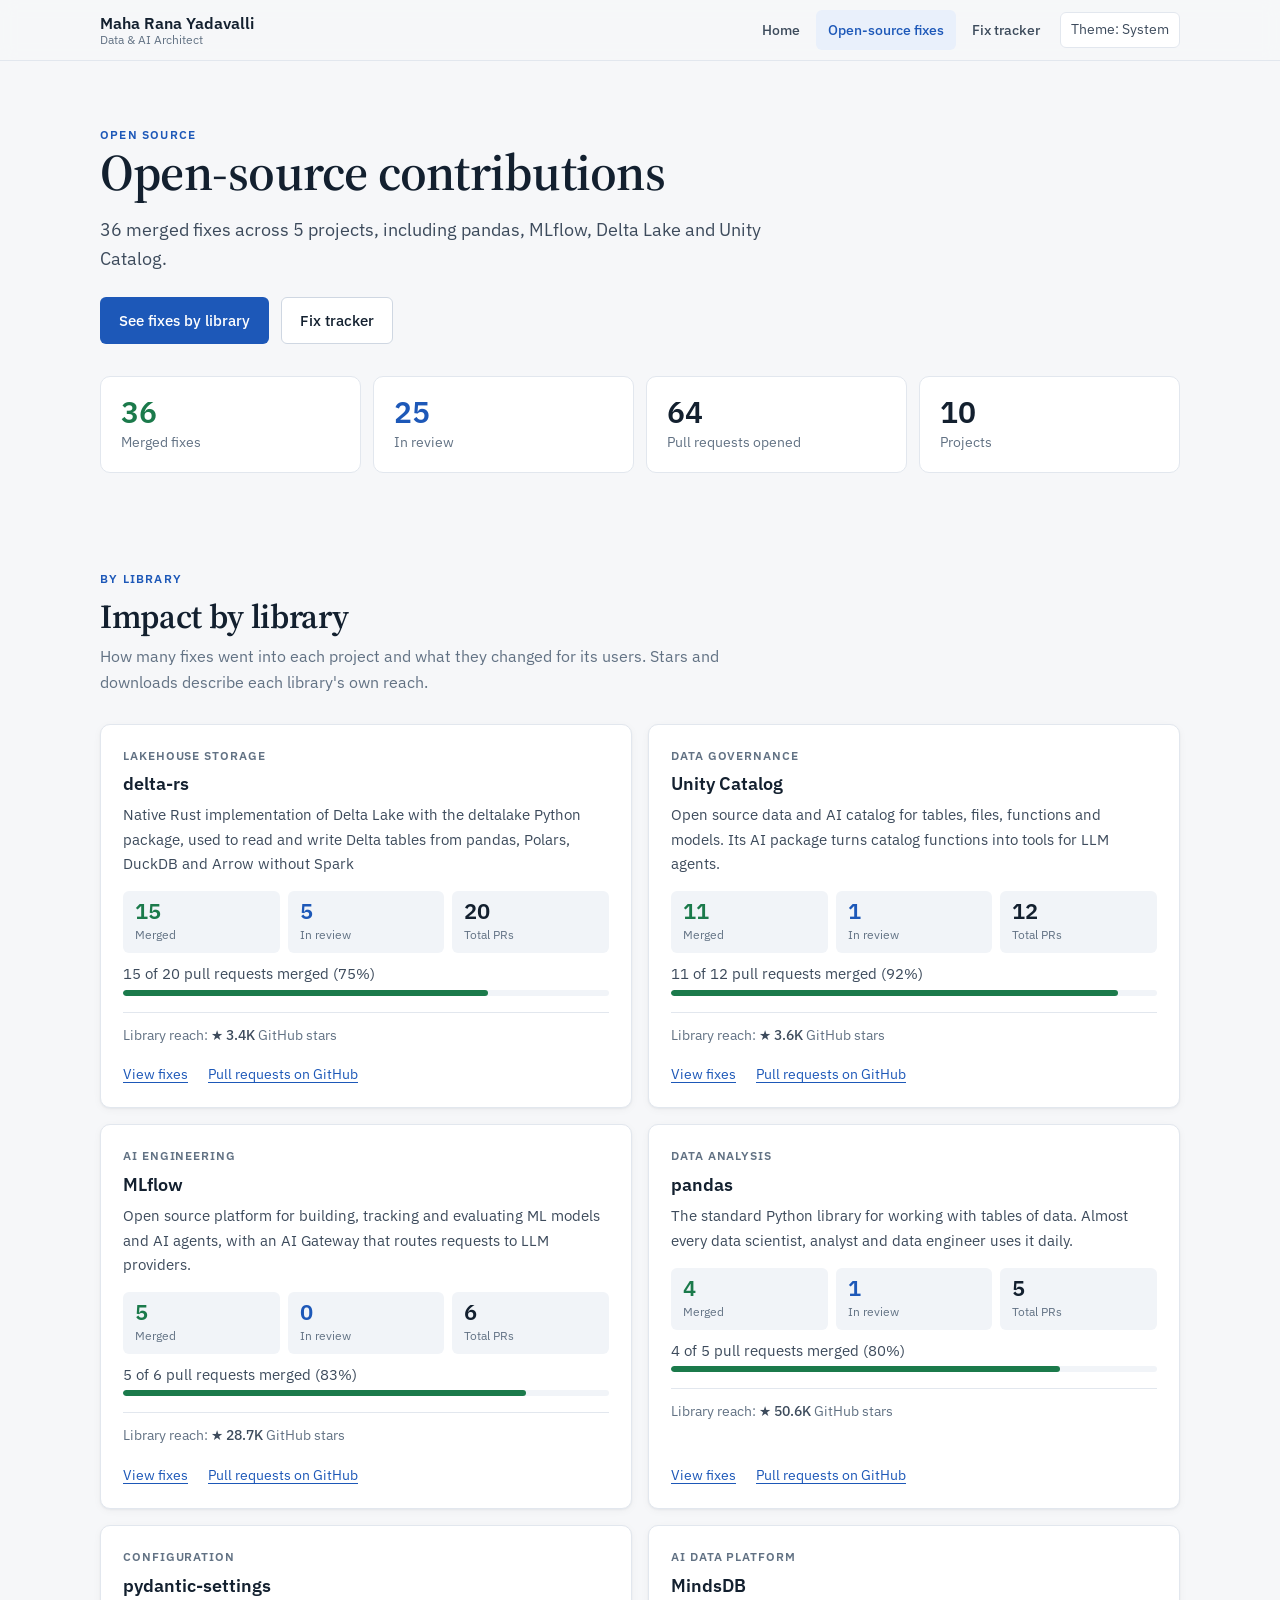
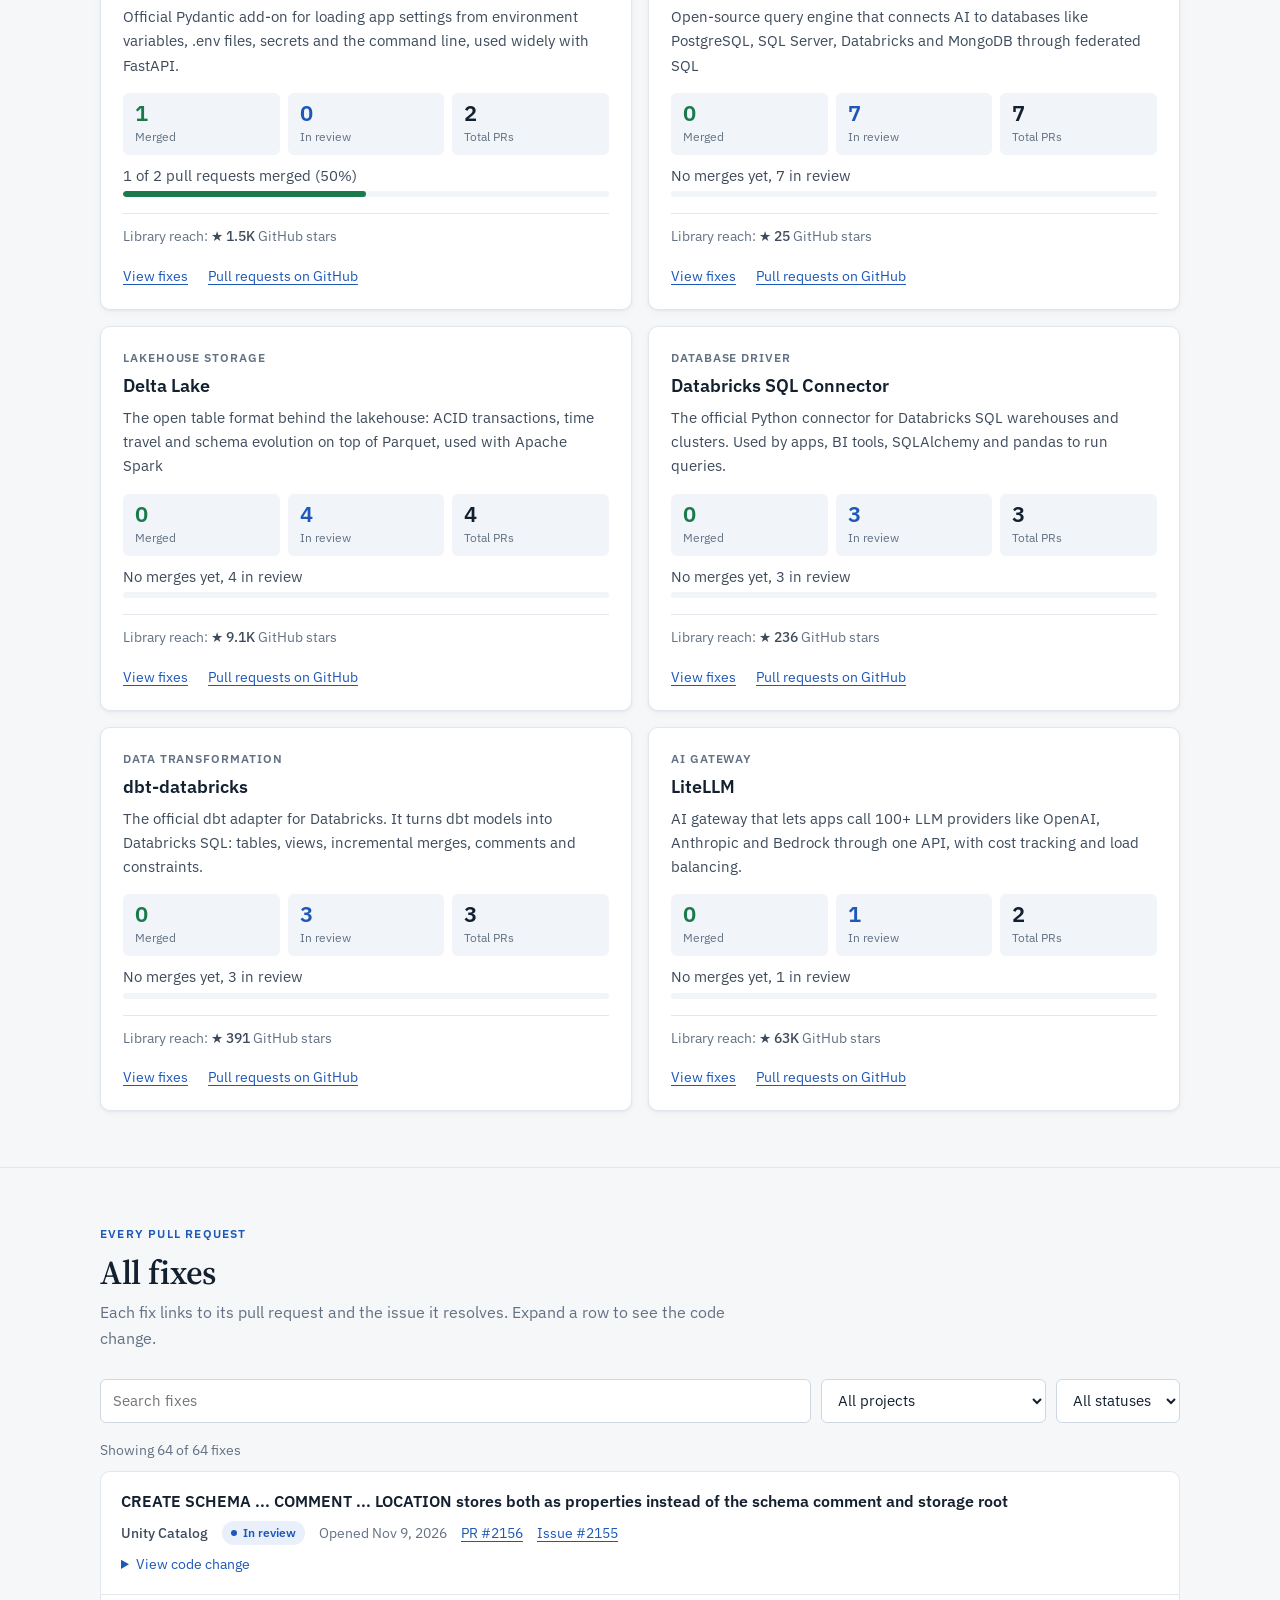
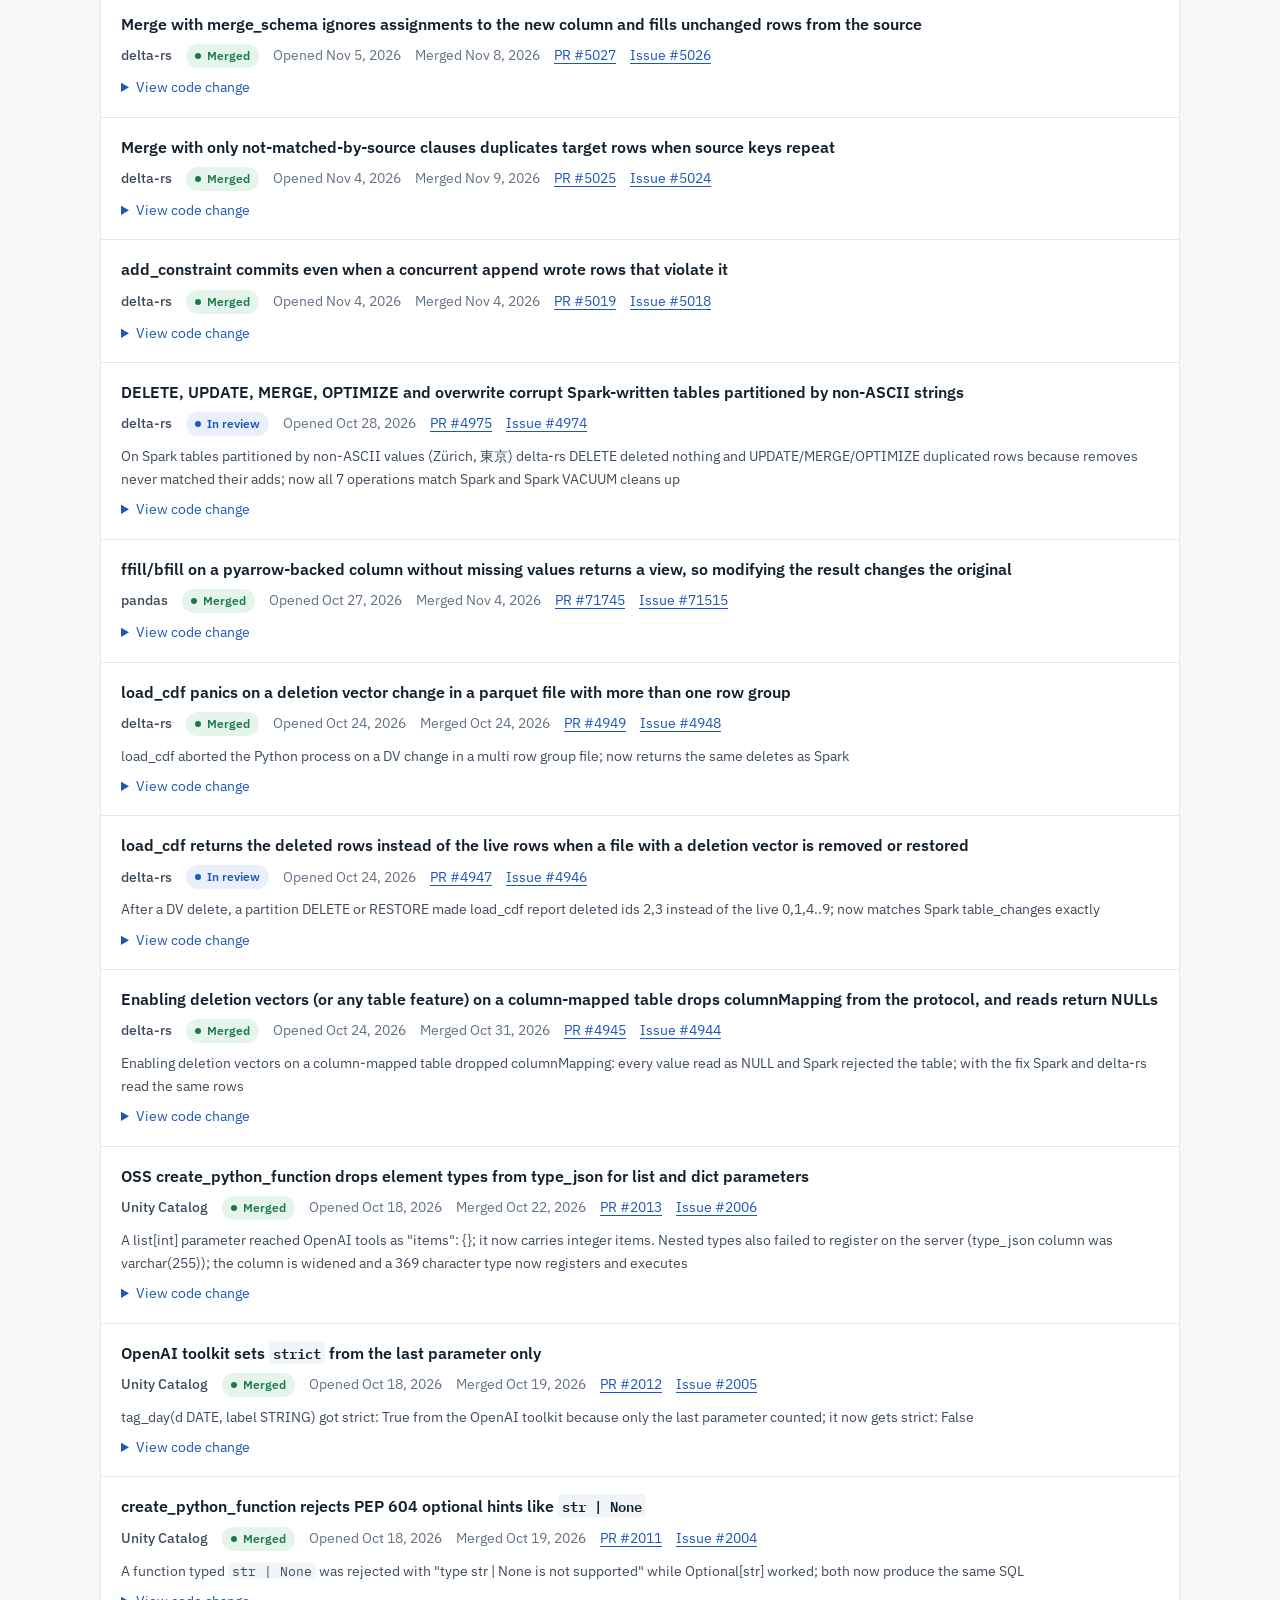
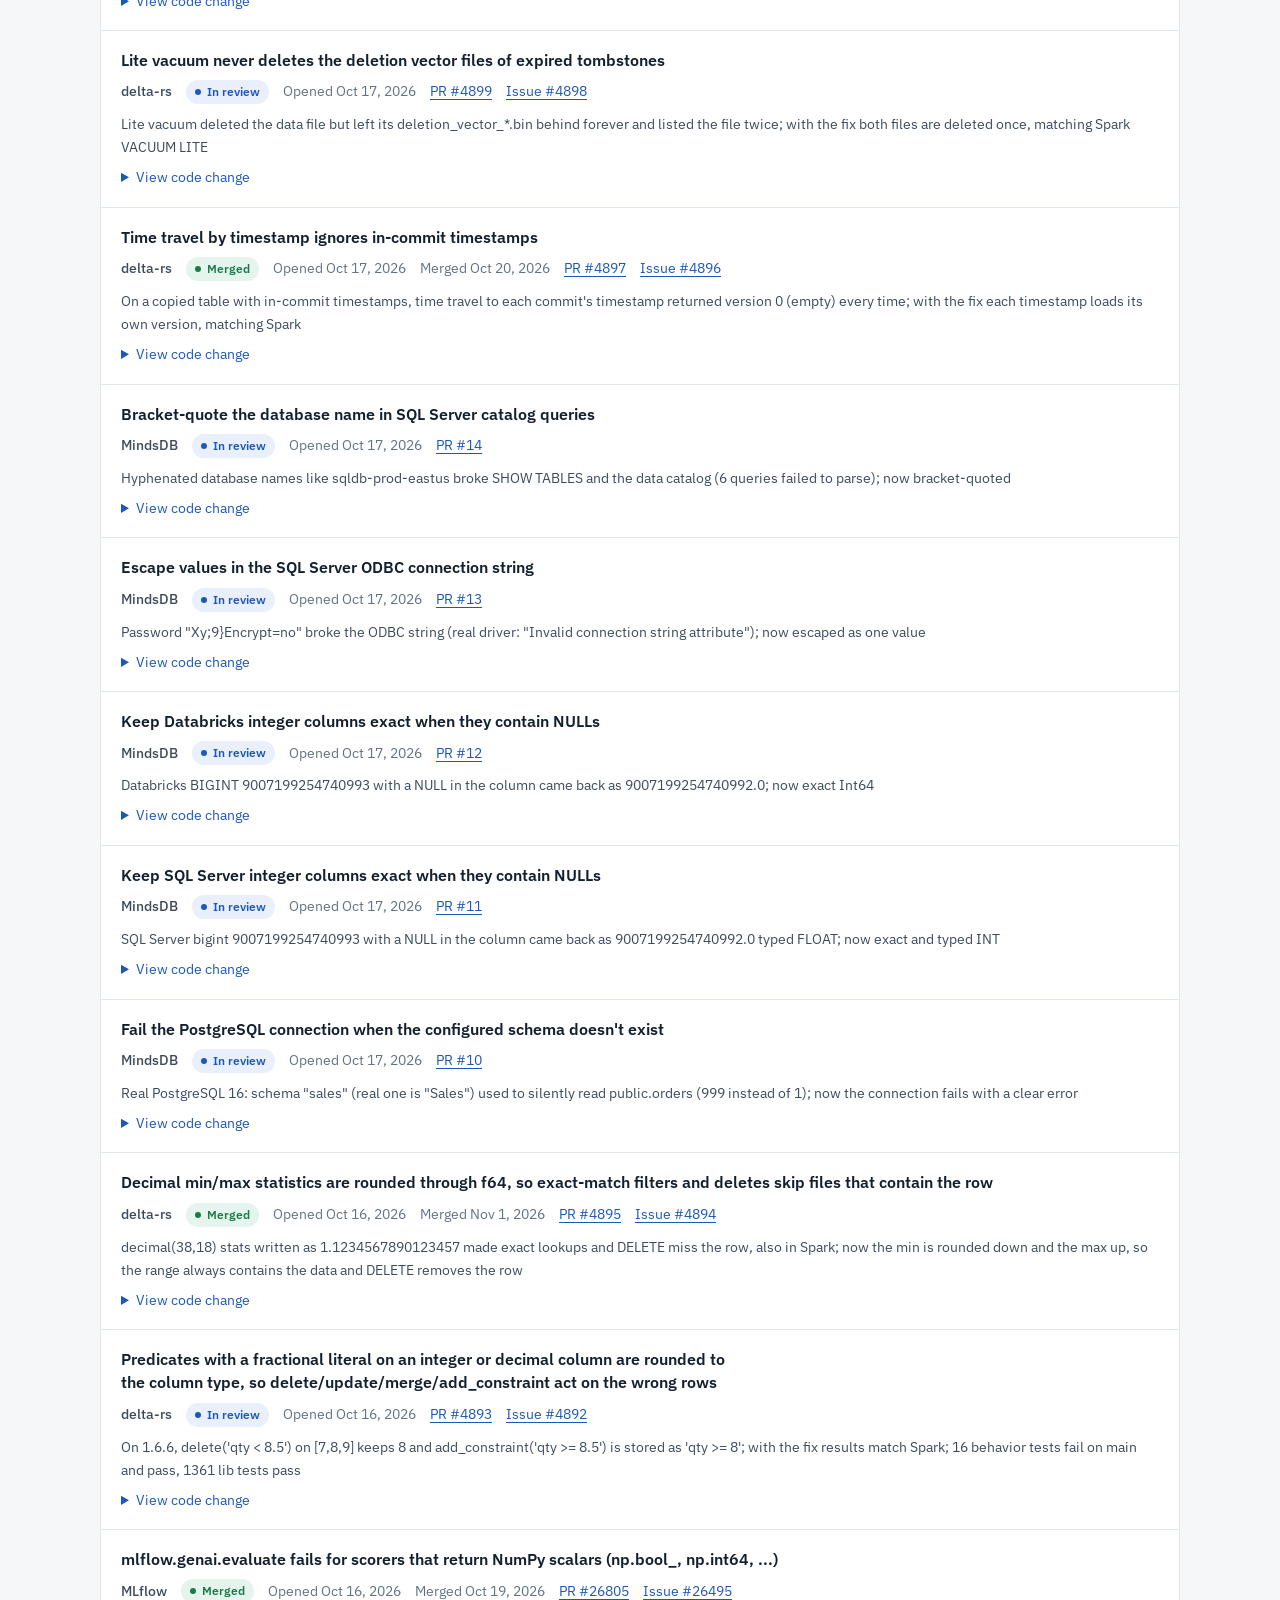
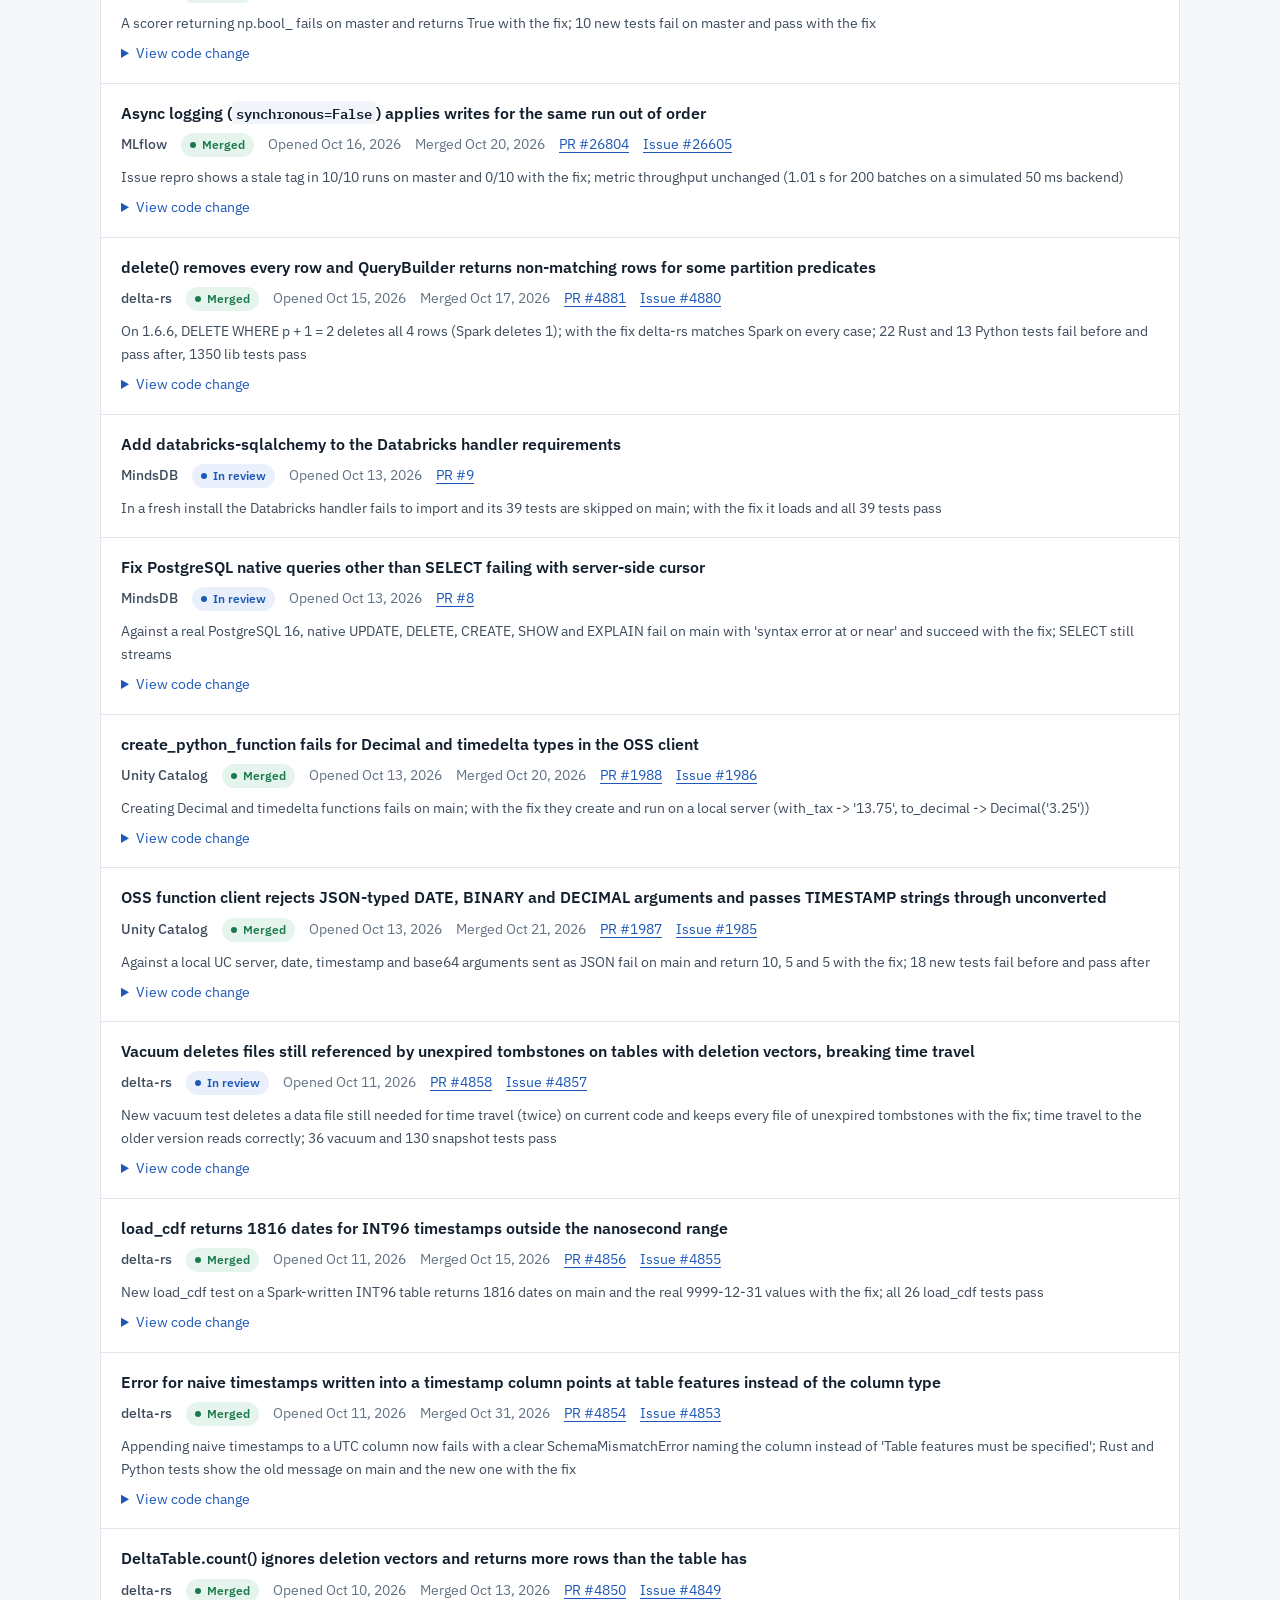
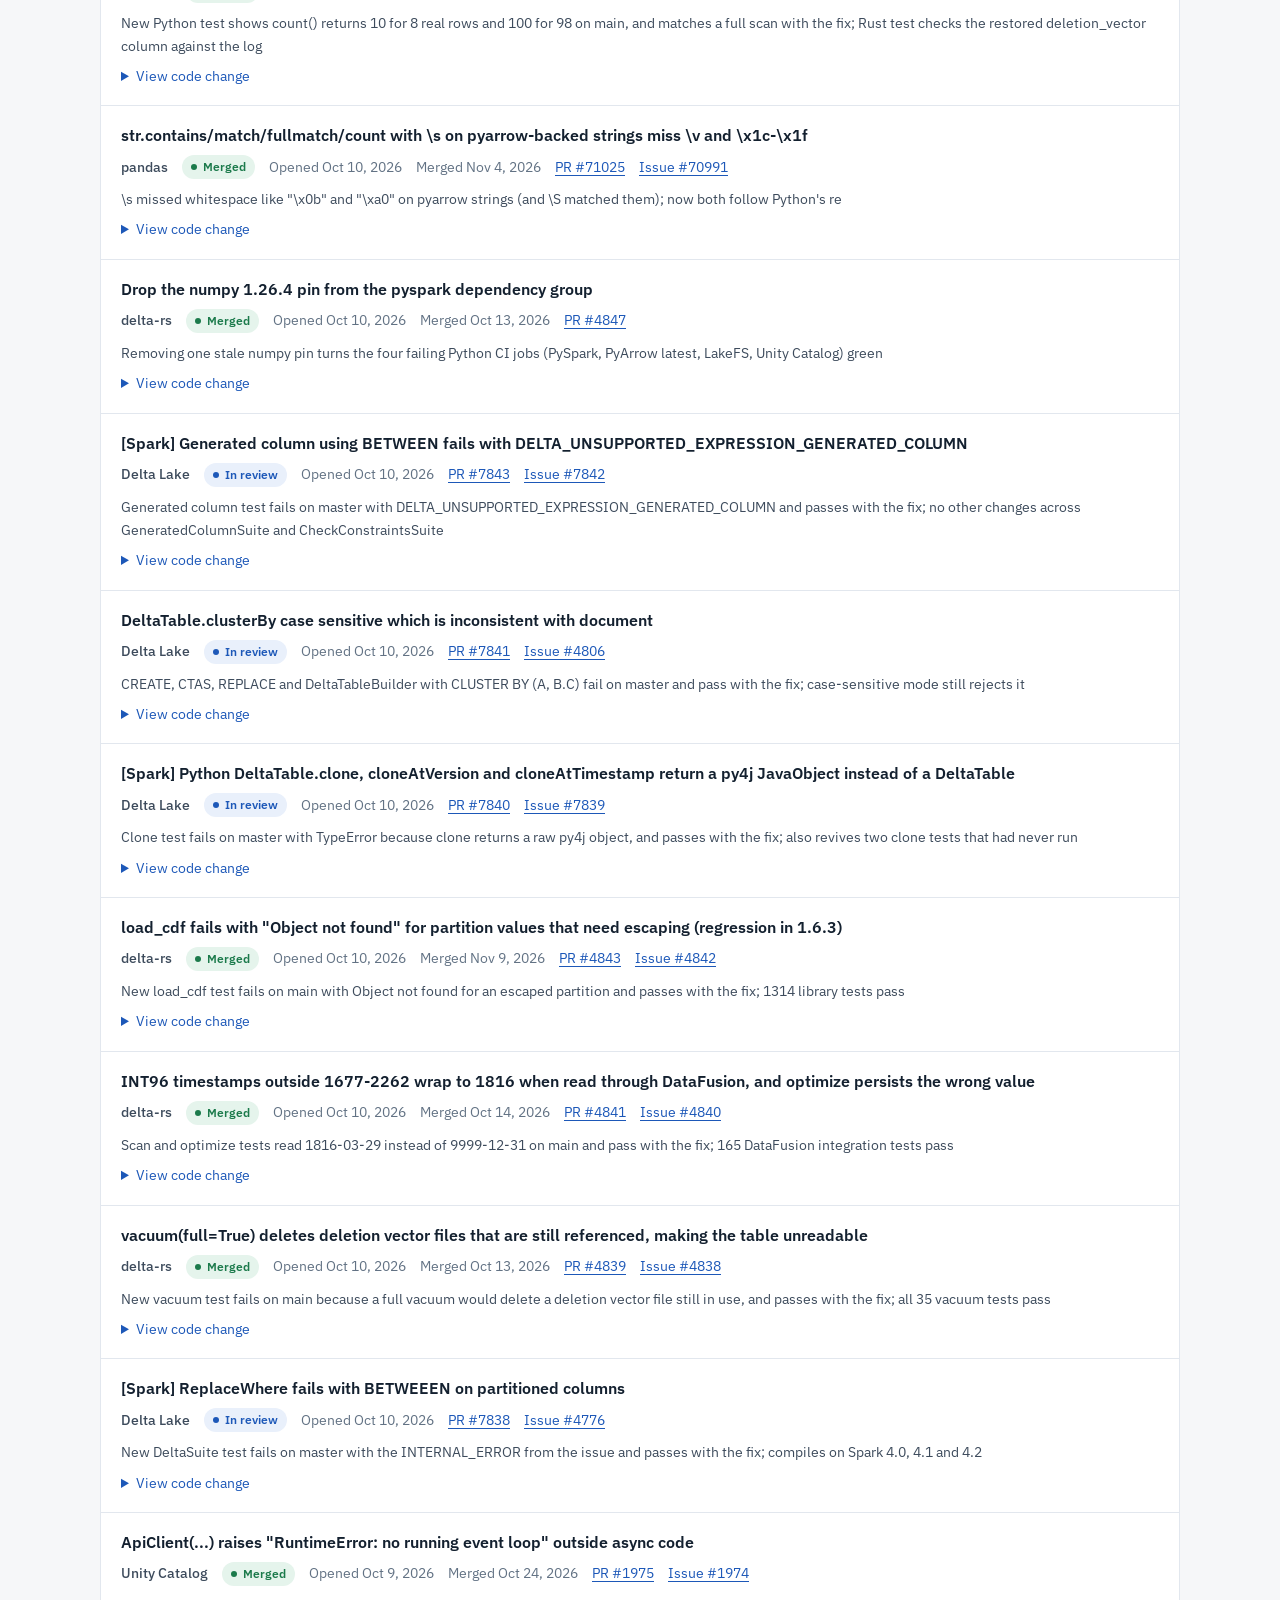
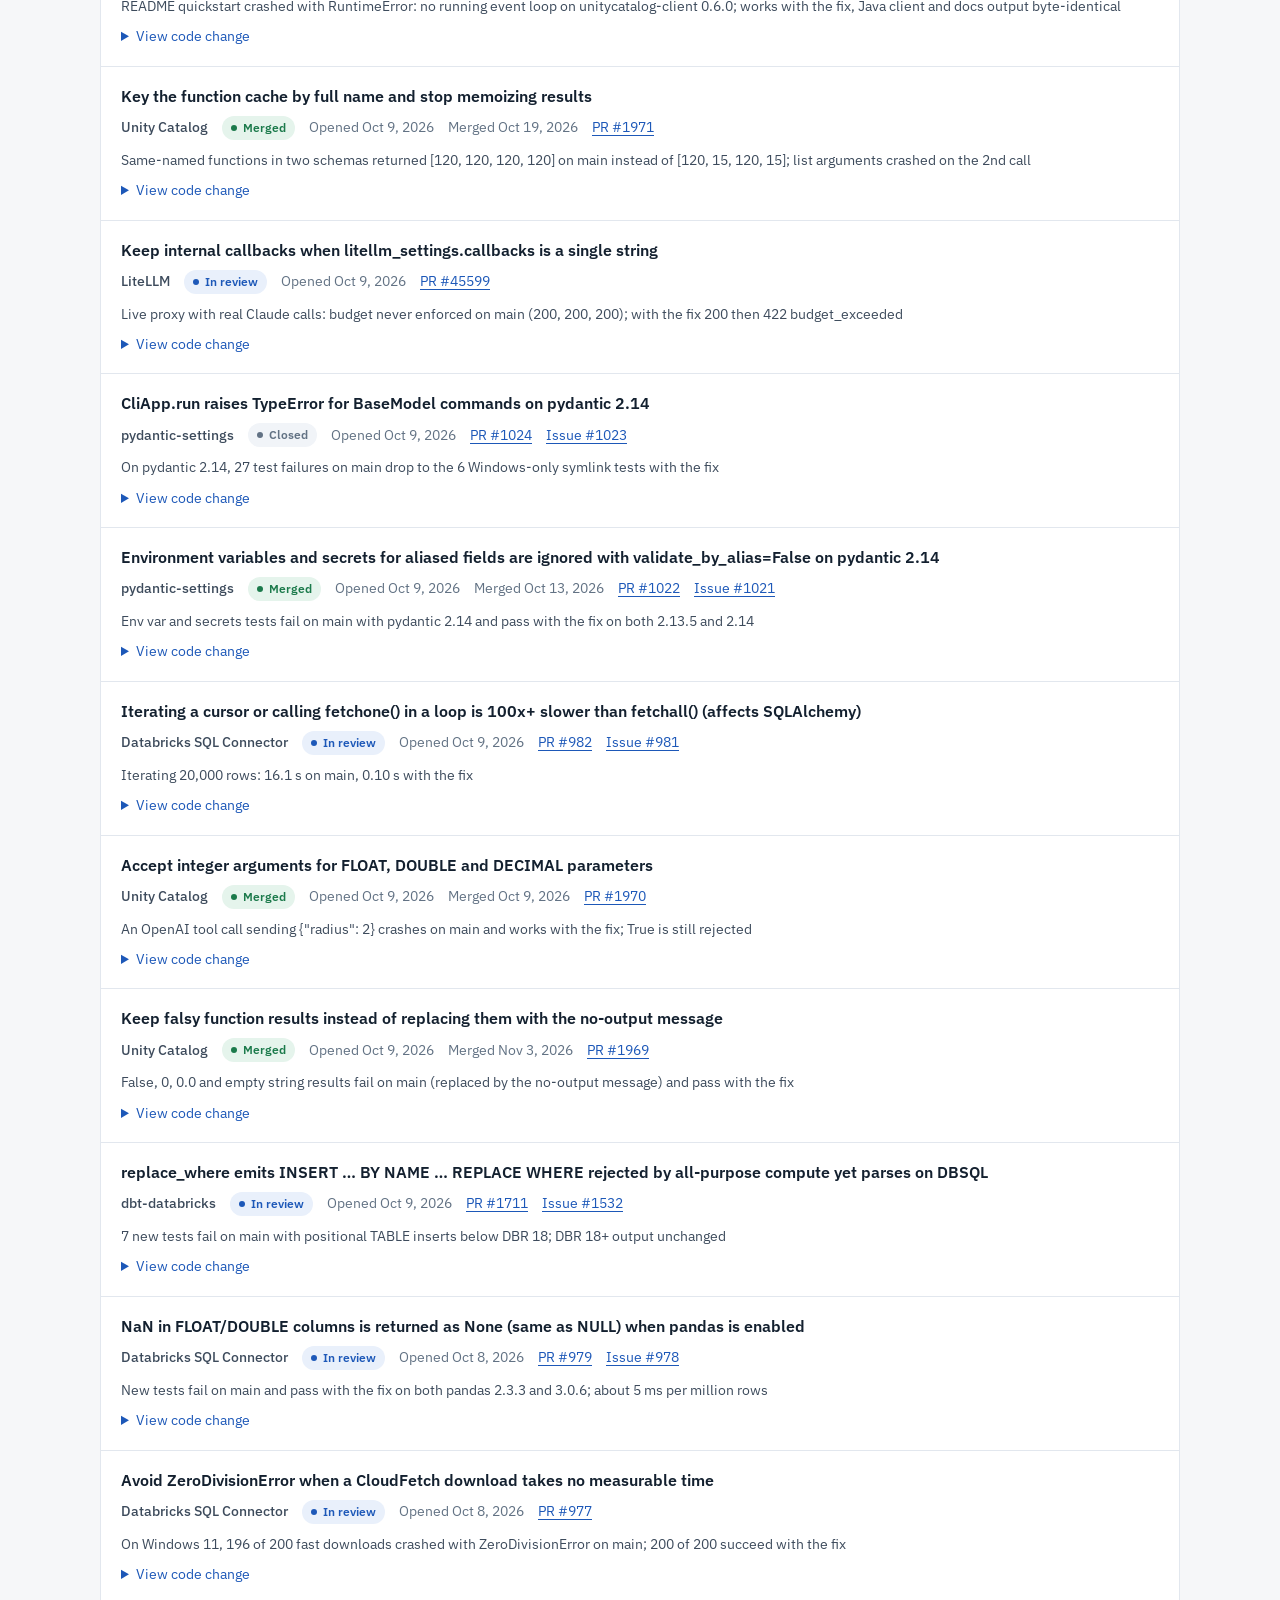
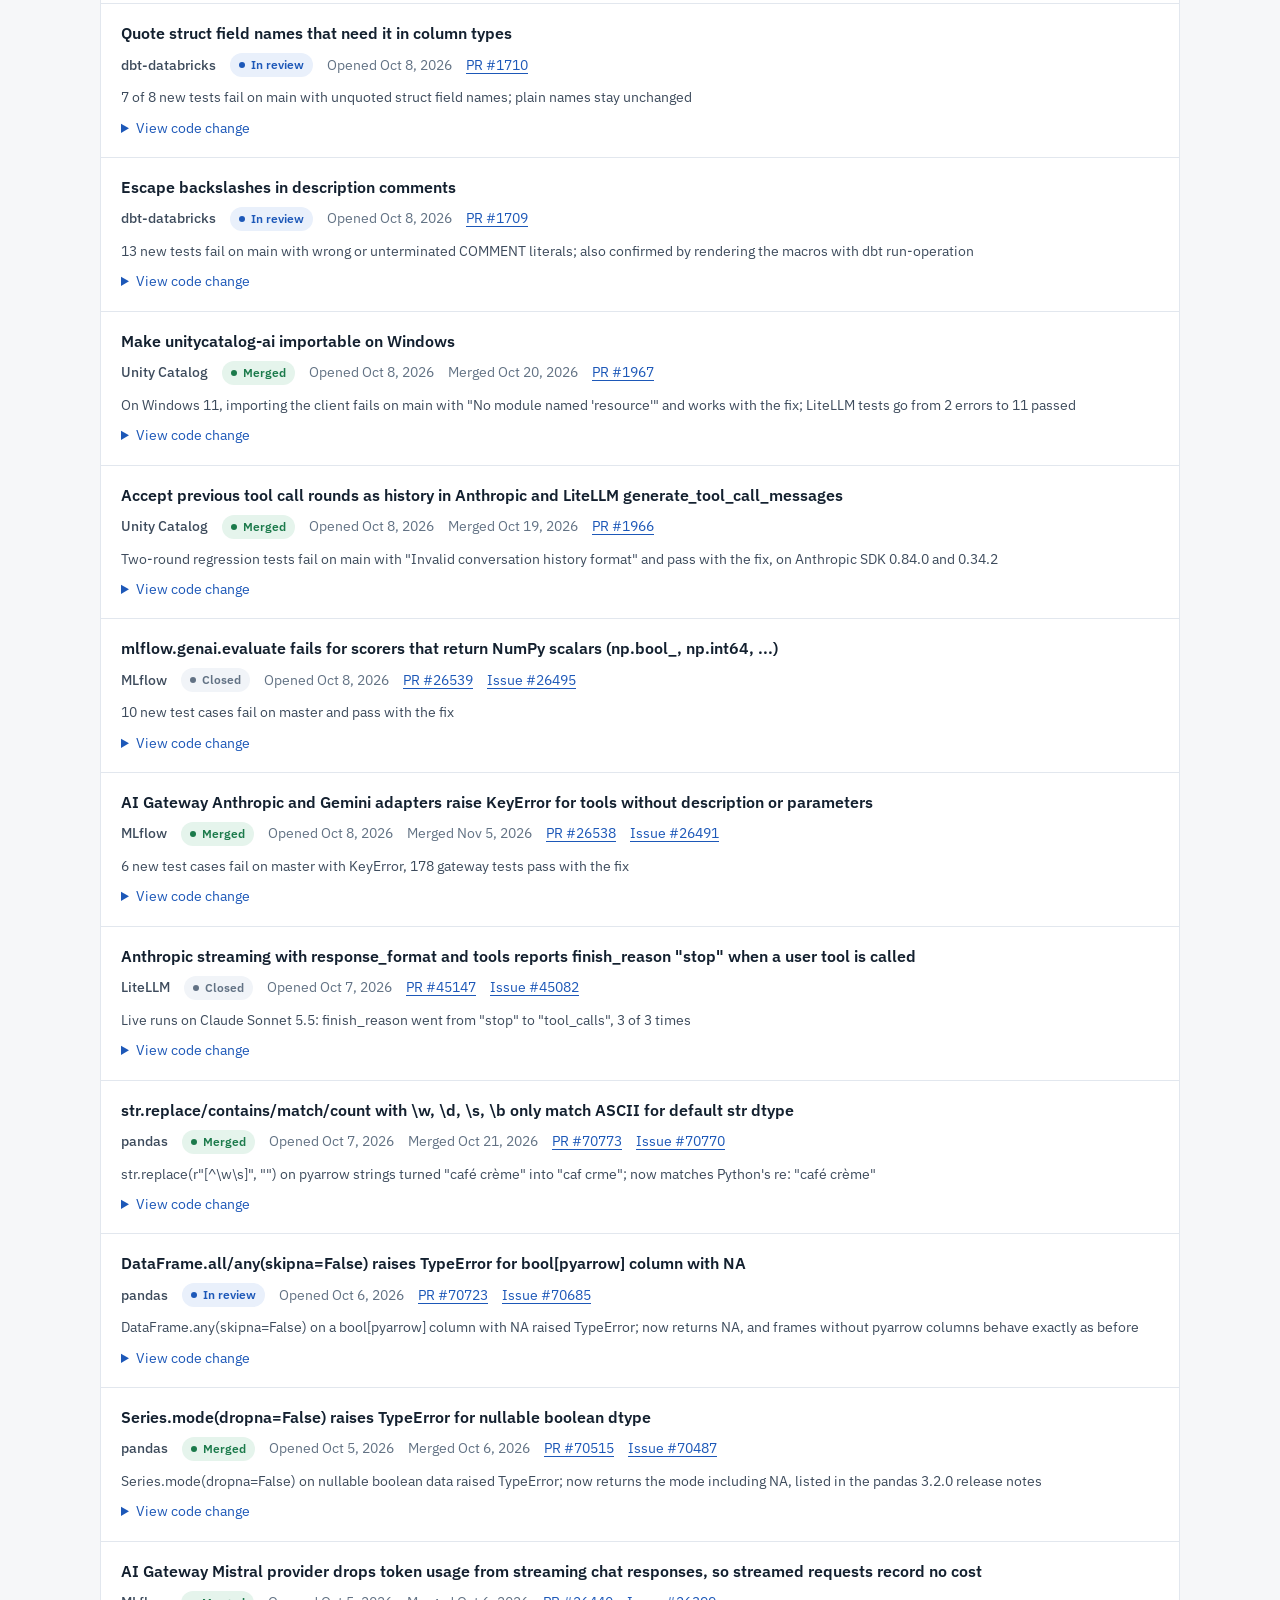
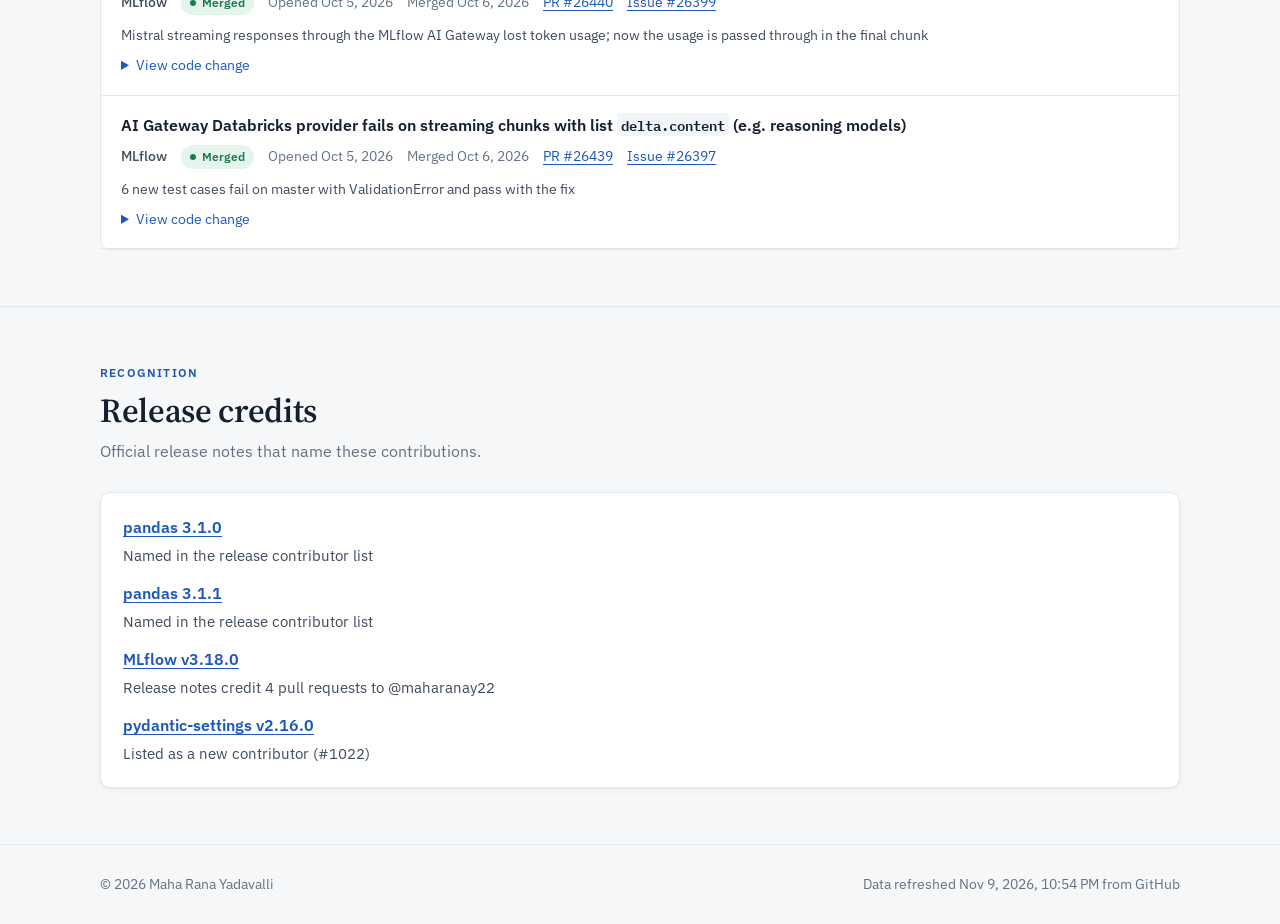
==== commit d11d80f2: "Redesign the open-source fixes and fix tracker pages Clean, professional design shared through asset" ====
--- a/bugs.html
+++ b/bugs.html
@@ -1,2028 +1,350 @@
 <!DOCTYPE html>
 <html lang="en">
 <head>
-<meta charset="UTF-8"/>
-<meta name="viewport" content="width=device-width, initial-scale=1.0"/>
-<title>Open Source Bug Fixes · Maha Rana Yadavalli</title>
-<meta name="description" content="Bugs found and fixed by Maha Rana Yadavalli in pandas, MLflow and LiteLLM, with the real code diffs."/>
-<meta property="og:title" content="Open Source Bug Fixes · Maha Rana Yadavalli"/>
-<meta property="og:description" content="10 bugs found, 8 fixes written, 3 merged across pandas, MLflow and LiteLLM (138k GitHub stars combined)."/>
-<link rel="preconnect" href="https://fonts.googleapis.com">
-<link href="https://fonts.googleapis.com/css2?family=Fira+Code:wght@300;400;500;600&family=Syne:wght@700;800&display=swap" rel="stylesheet">
+<meta charset="UTF-8">
+<meta name="viewport" content="width=device-width, initial-scale=1">
+<title>Open-source fixes · Maha Rana Yadavalli</title>
+<meta name="description" content="Bug fixes by Maha Rana Yadavalli in pandas, MLflow, Delta Lake, Unity Catalog and other open-source data and AI projects, with what each fix changed.">
+<meta property="og:title" content="Open-source fixes · Maha Rana Yadavalli">
+<meta property="og:description" content="Merged and in-review bug fixes across open-source data and AI libraries, grouped by project with the impact of each set of fixes.">
+<link rel="preconnect" href="https://fonts.googleapis.com"><link rel="preconnect" href="https://fonts.gstatic.com" crossorigin><link rel="stylesheet" href="https://fonts.googleapis.com/css2?family=IBM+Plex+Mono:wght@400;500&family=IBM+Plex+Sans:wght@400;500;600&family=Source+Serif+4:opsz,wght@8..60,600&display=swap">
+<link rel="stylesheet" href="assets/site.css">
 <style>
-
-/*==================================================
-  RESET & VARS
-==================================================*/
-*,*::before,*::after{box-sizing:border-box;margin:0;padding:0;max-width:100%}
-html{scroll-behavior:smooth;-webkit-text-size-adjust:100%;text-size-adjust:100%;scroll-padding-top:70px;overflow-x:hidden}
-body{overflow-x:hidden;width:100%;position:relative}
-:root{
-  --c0:#020510;
-  --c1:#0a0f2e;
-  --neon1:#00fff7;
-  --neon2:#bf00ff;
-  --neon3:#ff006e;
-  --neon4:#ffcc00;
-  --neon5:#00ff88;
-  --neon6:#ff6b35;
-  --glass:rgba(255,255,255,0.04);
-  --glass2:rgba(255,255,255,0.08);
-  --b1:rgba(0,255,247,0.15);
-  --b2:rgba(191,0,255,0.15);
-  --text:#e8f4ff;
-  --muted:#5a7a9a;
-  --muted2:#8aaabb;
-}
-body{
-  font-family:'Fira Code',monospace;
-  background:var(--c0);
-  color:var(--text);
-  overflow-x:hidden;
-  cursor:none;
-}
-/* ensure all links and buttons are always clickable */
-a,button,.btn,.nav-links a,.hamburger{position:relative;z-index:10}
-
-/*==================================================
-  CUSTOM CURSOR
-==================================================*/
-#cursor{
-  position:fixed;width:12px;height:12px;border-radius:50%;
-  background:var(--neon1);pointer-events:none;z-index:9999;
-  mix-blend-mode:screen;
-  transition:transform 0.1s ease,width 0.2s,height 0.2s;
-  box-shadow:0 0 20px var(--neon1),0 0 40px rgba(0,255,247,0.5);
-}
-#cursor-ring{
-  position:fixed;width:36px;height:36px;border-radius:50%;
-  border:1px solid rgba(0,255,247,0.4);
-  pointer-events:none;z-index:9998;
-  transition:transform 0.18s ease,left 0.12s ease,top 0.12s ease;
-}
-body:hover #cursor{transform:scale(1)}
-a:hover ~ #cursor, button:hover ~ #cursor{width:20px;height:20px}
-
-/*==================================================
-  AURORA CANVAS
-==================================================*/
-#aurora{
-  position:fixed;inset:0;z-index:0;
-  pointer-events:none !important;opacity:0.55;
-}
-
-/*==================================================
-  NOISE OVERLAY
-==================================================*/
-body::before{
-  content:'';position:fixed;inset:0;z-index:1;pointer-events:none;
-  background-image:url("data:image/svg+xml,%3Csvg viewBox='0 0 256 256' xmlns='http://www.w3.org/2000/svg'%3E%3Cfilter id='n'%3E%3CfeTurbulence type='fractalNoise' baseFrequency='0.9' numOctaves='4'/%3E%3C/filter%3E%3Crect width='100%25' height='100%25' filter='url(%23n)' opacity='0.035'/%3E%3C/svg%3E");
-  background-size:180px 180px;
-  pointer-events:none;
-}
-
-/*==================================================
-  LAYOUT
-==================================================*/
-.wrap{width:min(1160px,calc(100% - 40px));margin:0 auto;position:relative;z-index:3}
-
-/*==================================================
-  KEYFRAMES
-==================================================*/
-@keyframes fadeUp{from{opacity:0;transform:translateY(40px)}to{opacity:1;transform:translateY(0)}}
-@keyframes fadeIn{from{opacity:0}to{opacity:1}}
-@keyframes blink{0%,100%{opacity:1}50%{opacity:0}}
-@keyframes float{0%,100%{transform:translateY(0) rotate(0deg)}33%{transform:translateY(-12px) rotate(1deg)}66%{transform:translateY(-6px) rotate(-1deg)}}
-@keyframes spinSlow{from{transform:rotate(0deg)}to{transform:rotate(360deg)}}
-@keyframes spinRev{from{transform:rotate(360deg)}to{transform:rotate(0deg)}}
-@keyframes neonPulse{
-  0%,100%{text-shadow:0 0 10px var(--neon1),0 0 30px var(--neon1),0 0 60px rgba(0,255,247,0.4)}
-  50%{text-shadow:0 0 20px var(--neon1),0 0 60px var(--neon1),0 0 100px rgba(0,255,247,0.7)}
-}
-@keyframes borderFlow{
-  0%{background-position:0% 50%}
-  50%{background-position:100% 50%}
-  100%{background-position:0% 50%}
-}
-@keyframes glitch{
-  0%,90%,100%{transform:translate(0)}
-  92%{transform:translate(-3px,1px)}
-  94%{transform:translate(3px,-1px)}
-  96%{transform:translate(-1px,2px)}
-  98%{transform:translate(2px,-2px)}
-}
-@keyframes scanDown{
-  0%{transform:translateY(-100%);opacity:0.6}
-  100%{transform:translateY(100vh);opacity:0}
-}
-@keyframes orb{
-  0%,100%{transform:scale(1) translate(0,0)}
-  25%{transform:scale(1.15) translate(20px,-15px)}
-  50%{transform:scale(0.9) translate(-10px,20px)}
-  75%{transform:scale(1.1) translate(-20px,-10px)}
-}
-@keyframes marquee{from{transform:translateX(0)}to{transform:translateX(-50%)}}
-@keyframes countUp{from{opacity:0;transform:translateY(10px)}to{opacity:1;transform:translateY(0)}}
-@keyframes shimmerText{
-  0%{background-position:200% center}
-  100%{background-position:-200% center}
-}
-@keyframes revealCard{
-  from{opacity:0;transform:translateY(50px) scale(0.95)}
-  to{opacity:1;transform:translateY(0) scale(1)}
-}
-@keyframes hueShift{
-  0%{filter:hue-rotate(0deg)}
-  100%{filter:hue-rotate(360deg)}
-}
-@keyframes ping{
-  75%,100%{transform:scale(2);opacity:0}
-}
-
-/*==================================================
-  NAV
-==================================================*/
-nav{
-  position:sticky;top:0;z-index:200;
-  background:rgba(2,5,16,0.92);
-  -webkit-backdrop-filter:blur(24px);backdrop-filter:blur(24px);
-  border-bottom:1px solid rgba(0,255,247,0.08);
-  width:100%;
-}
-.nav-in{
-  display:flex;justify-content:space-between;align-items:center;
-  padding:14px 0;gap:12px;width:100%;
-}
-.nav-brand{
-  display:flex;align-items:center;gap:10px;
-  flex-shrink:0;min-width:0;overflow:hidden;
-}
-.nav-logo{
-  font-family:'Syne',sans-serif;font-size:0.95rem;font-weight:800;
-  background:linear-gradient(90deg,var(--neon1),var(--neon2),var(--neon1));
-  background-size:200% auto;
-  -webkit-background-clip:text;-webkit-text-fill-color:transparent;background-clip:text;
-  animation:borderFlow 3s linear infinite;
-  white-space:nowrap;flex-shrink:0;
-}
-.nav-pill{
-  display:flex;align-items:center;gap:6px;flex-shrink:0;
-  font-size:0.58rem;letter-spacing:0.15em;text-transform:uppercase;
-  padding:4px 10px;
-  border:1px solid rgba(0,255,136,0.3);
-  color:var(--neon5);background:rgba(0,255,136,0.06);
-}
-.ping-dot{
-  width:6px;height:6px;border-radius:50%;
-  background:var(--neon5);position:relative;flex-shrink:0;
-}
-.ping-dot::after{
-  content:'';position:absolute;inset:0;border-radius:50%;
-  background:var(--neon5);animation:ping 1.5s cubic-bezier(0,0,0.2,1) infinite;
-}
-.nav-links{display:flex;gap:20px;list-style:none;align-items:center}
-.nav-links a{
-  font-size:0.65rem;color:var(--muted2);
-  transition:color 0.2s;letter-spacing:0.05em;position:relative;white-space:nowrap;
-}
-.nav-links a::after{
-  content:'';position:absolute;bottom:-2px;left:0;right:0;height:1px;
-  background:linear-gradient(90deg,var(--neon1),var(--neon2));
-  transform:scaleX(0);transform-origin:left;transition:transform 0.3s;
-}
-.nav-links a:hover{color:var(--neon1)}
-.nav-links a:hover::after{transform:scaleX(1)}
-.nav-consult{color:var(--neon1) !important}
-
-/*==================================================
-  HERO
-==================================================*/
-.hero{
-  min-height:100vh;display:flex;align-items:center;
-  padding:100px 0 80px;position:relative;overflow:hidden;
-}
-
-/* Floating orbs */
-.orb{
-  position:absolute;border-radius:50%;filter:blur(80px);
-  pointer-events:none;z-index:0;animation:orb var(--d) ease-in-out infinite;
-}
-.orb1{width:500px;height:500px;background:radial-gradient(circle,rgba(0,255,247,0.15),transparent 70%);top:-100px;right:-100px;--d:12s}
-.orb2{width:400px;height:400px;background:radial-gradient(circle,rgba(191,0,255,0.12),transparent 70%);bottom:-50px;left:-80px;--d:15s;animation-delay:-5s}
-.orb3{width:300px;height:300px;background:radial-gradient(circle,rgba(255,0,110,0.1),transparent 70%);top:40%;left:40%;--d:10s;animation-delay:-3s}
-
-.hero-grid{display:grid;grid-template-columns:1fr 420px;gap:48px;align-items:center;position:relative;z-index:4}
-
-/* terminal line */
-.term-line{
-  font-size:0.72rem;color:var(--muted2);
-  display:flex;align-items:center;gap:6px;margin-bottom:20px;
-  opacity:0;animation:fadeUp 0.5s 0.1s ease forwards;
-  flex-wrap:wrap;
-}
-.t-g{color:var(--neon5)}.t-c{color:var(--neon1)}.t-v{color:var(--neon2)}
-.cursor-bar{
-  display:inline-block;width:9px;height:16px;
-  background:var(--neon1);animation:blink 1s infinite;
-  box-shadow:0 0 10px var(--neon1);
-  vertical-align:middle;margin-left:3px;
-}
-
-/* big name */
-.hero-name{
-  font-family:'Syne',sans-serif;
-  font-size:clamp(2.2rem,3.8vw,4rem);
-  font-weight:800;line-height:1.05;
-  letter-spacing:-0.03em;
-  margin-bottom:12px;
-  opacity:0;animation:fadeUp 0.6s 0.25s ease forwards;
-  position:relative;
-}
-.hero-name .n1{
-  display:inline;color:#fff;
-  text-shadow:0 0 60px rgba(255,255,255,0.1);
-}
-.hero-name .n2{
-  display:inline;
-  background:linear-gradient(135deg,var(--neon1) 0%,var(--neon2) 40%,var(--neon3) 70%,var(--neon4) 100%);
-  background-size:300% auto;
-  -webkit-background-clip:text;-webkit-text-fill-color:transparent;background-clip:text;
-  animation:shimmerText 4s linear infinite;
-}
-/* glitch effect on hover */
-.hero-name:hover .n1{animation:glitch 0.5s infinite}
-
-.hero-role{
-  font-size:0.82rem;color:var(--muted2);margin-bottom:28px;
-  opacity:0;animation:fadeUp 0.6s 0.4s ease forwards;
-}
-.fn-c{color:var(--neon4)}.arg-c{color:var(--neon2)}.ret-c{color:var(--neon1)}
-
-/* animated tag pills */
-.hero-pills{
-  display:flex;flex-wrap:wrap;gap:9px;margin-bottom:32px;
-  opacity:0;animation:fadeUp 0.6s 0.55s ease forwards;
-}
-.hpill{
-  font-size:0.63rem;letter-spacing:0.08em;padding:6px 14px;
-  position:relative;overflow:hidden;cursor:default;
-  border:1px solid transparent;
-  background:linear-gradient(var(--c0),var(--c0)) padding-box,
-             linear-gradient(90deg,var(--neon1),var(--neon2),var(--neon3)) border-box;
-  color:var(--text);transition:transform 0.2s,box-shadow 0.2s;
-}
-.hpill::before{
-  content:'';position:absolute;inset:0;
-  background:linear-gradient(90deg,rgba(0,255,247,0.08),rgba(191,0,255,0.08),rgba(255,0,110,0.08));
-  opacity:0;transition:opacity 0.3s;
-}
-.hpill:hover{transform:translateY(-2px);box-shadow:0 8px 30px rgba(0,255,247,0.2)}
-.hpill:hover::before{opacity:1}
-
-.hero-bio{
-  font-size:0.82rem;line-height:1.95;color:var(--muted2);
-  max-width:560px;margin-bottom:40px;
-  opacity:0;animation:fadeUp 0.6s 0.7s ease forwards;
-}
-.hero-bio strong{color:var(--text)}
-
-.hero-btns{
-  display:flex;gap:14px;flex-wrap:wrap;
-  opacity:0;animation:fadeUp 0.6s 0.85s ease forwards;
-}
-.btn{
-  font-family:'Fira Code',monospace;font-size:0.7rem;
-  padding:13px 28px;border:none;cursor:pointer;
-  display:inline-flex;align-items:center;gap:9px;
-  position:relative;overflow:hidden;letter-spacing:0.05em;
-  transition:transform 0.2s,box-shadow 0.2s;
-}
-.btn-neon{
-  background:linear-gradient(135deg,var(--neon1),var(--neon2));
-  color:#000;font-weight:700;
-  box-shadow:0 0 20px rgba(0,255,247,0.3),inset 0 1px 0 rgba(255,255,255,0.3);
-}
-.btn-neon::before{
-  content:'';position:absolute;inset:0;
-  background:linear-gradient(135deg,var(--neon2),var(--neon3));
-  opacity:0;transition:opacity 0.3s;
-}
-.btn-neon:hover{transform:translateY(-3px);box-shadow:0 12px 40px rgba(0,255,247,0.5)}
-.btn-neon:hover::before{opacity:1}
-.btn-neon span{position:relative;z-index:1}
-.btn-ghost{
-  background:rgba(255,255,255,0.04);
-  border:1px solid rgba(0,255,247,0.25);
-  color:var(--neon1);
-  -webkit-backdrop-filter:blur(8px);backdrop-filter:blur(8px);
-}
-.btn-ghost:hover{background:rgba(0,255,247,0.08);border-color:var(--neon1);transform:translateY(-3px);box-shadow:0 8px 30px rgba(0,255,247,0.2)}
-
-/*==================================================
-  HERO RIGHT: HOLOGRAPHIC CARD
-==================================================*/
-.holo-card{
-  position:relative;
-  opacity:0;animation:fadeIn 1s 0.6s ease forwards;
-}
-.holo-card-inner{
-  background:rgba(8,16,40,0.8);
-  border:1px solid rgba(0,255,247,0.15);
-  -webkit-backdrop-filter:blur(20px);backdrop-filter:blur(20px);
-  overflow:hidden;
-  box-shadow:
-    0 0 0 1px rgba(0,255,247,0.08),
-    0 40px 100px rgba(0,0,0,0.7),
-    inset 0 1px 0 rgba(255,255,255,0.07);
-  position:relative;
-  animation:float 8s ease-in-out infinite;
-}
-/* rainbow shimmer on hover */
-.holo-card-inner::before{
-  content:'';position:absolute;inset:0;z-index:0;
-  background:linear-gradient(
-    135deg,
-    rgba(0,255,247,0.05) 0%,
-    rgba(191,0,255,0.05) 25%,
-    rgba(255,0,110,0.05) 50%,
-    rgba(255,204,0,0.05) 75%,
-    rgba(0,255,136,0.05) 100%
-  );
-  background-size:400% 400%;
-  animation:borderFlow 6s ease infinite;
-}
-/* spinning ring */
-.holo-ring{
-  position:absolute;inset:-20px;border-radius:50%;pointer-events:none;z-index:0;
-  border:1px dashed rgba(0,255,247,0.1);
-  animation:spinSlow 20s linear infinite;
-}
-.holo-ring2{
-  position:absolute;inset:-35px;border-radius:50%;pointer-events:none;z-index:0;
-  border:1px dashed rgba(191,0,255,0.08);
-  animation:spinRev 30s linear infinite;
-}
-
-.cc-bar{
-  background:rgba(10,15,40,0.9);padding:11px 16px;
-  display:flex;align-items:center;gap:8px;
-  border-bottom:1px solid rgba(0,255,247,0.08);
-  position:relative;z-index:1;
-}
-.cc-dot{width:11px;height:11px;border-radius:50%;box-shadow:0 0 6px currentColor}
-.cc-dot.r{background:#ff5f57;color:#ff5f57}
-.cc-dot.y{background:#febc2e;color:#febc2e}
-.cc-dot.g{background:#28c840;color:#28c840}
-.cc-fname{font-size:0.63rem;color:var(--muted2);margin-left:6px}
-
-/* avatar area */
-.cc-top{
-  padding:28px 20px 20px;text-align:center;
-  border-bottom:1px solid rgba(0,255,247,0.08);
-  position:relative;z-index:1;
-  background:linear-gradient(180deg,rgba(0,255,247,0.03),transparent);
-}
-.av-wrap{position:relative;display:inline-block;margin-bottom:14px}
-.av-circle{
-  width:90px;height:90px;border-radius:50%;
-  background:linear-gradient(135deg,rgba(0,255,247,0.1),rgba(191,0,255,0.1));
-  border:2px solid var(--neon1);
-  display:grid;place-items:center;font-size:2.3rem;
-  box-shadow:0 0 0 4px rgba(0,255,247,0.08),0 0 40px rgba(0,255,247,0.3);
-  animation:float 5s ease-in-out infinite;
-  position:relative;z-index:1;
-}
-.av-spin{
-  position:absolute;inset:-8px;border-radius:50%;
-  border:2px solid transparent;
-  border-top-color:var(--neon1);border-right-color:var(--neon2);
-  animation:spinSlow 3s linear infinite;
-}
-.av-spin2{
-  position:absolute;inset:-16px;border-radius:50%;
-  border:1px solid transparent;
-  border-bottom-color:var(--neon3);border-left-color:var(--neon4);
-  animation:spinRev 5s linear infinite;
-}
-.cc-name{
-  font-family:'Syne',sans-serif;font-weight:800;font-size:1rem;
-  background:linear-gradient(90deg,#fff,var(--neon1));
-  -webkit-background-clip:text;-webkit-text-fill-color:transparent;background-clip:text;
-  margin-bottom:4px;
-}
-.cc-sub{font-size:0.62rem;color:var(--muted2);letter-spacing:0.12em}
-
-/* code block */
-.cc-code{
-  padding:20px 22px;font-size:0.68rem;line-height:2.1;
-  position:relative;z-index:1;
-  border-bottom:1px solid rgba(0,255,247,0.08);
-}
-.ck{color:var(--neon2)}.ccls{color:var(--neon4)}.cf{color:var(--neon1)}
-.cs{color:var(--neon5)}.cn{color:var(--neon6)}.cm{color:var(--muted);font-style:italic}
-.cse{color:var(--neon3)}
-.i1{display:inline-block;width:20px}.i2{display:inline-block;width:40px}
-
-/* stat grid */
-.cc-stats{display:grid;grid-template-columns:repeat(2,1fr);position:relative;z-index:1}
-.cc-s{
-  padding:18px 16px;text-align:center;
-  border-right:1px solid rgba(0,255,247,0.08);
-  border-top:1px solid rgba(0,255,247,0.08);
-  transition:background 0.3s;
-}
-.cc-s:nth-child(even){border-right:none}
-.cc-s:hover{background:rgba(0,255,247,0.04)}
-.cc-sv{
-  font-family:'Syne',sans-serif;font-size:1.5rem;font-weight:800;
-  background:linear-gradient(135deg,var(--neon1),var(--neon2));
-  -webkit-background-clip:text;-webkit-text-fill-color:transparent;background-clip:text;
-  line-height:1;margin-bottom:5px;
-  animation:neonPulse 3s ease-in-out infinite;
-}
-.cc-sl{font-size:0.58rem;color:var(--muted);letter-spacing:0.15em;text-transform:uppercase}
-
-/* scroll indicator */
-.scroll-ind{
-  position:absolute;bottom:30px;left:50%;transform:translateX(-50%);
-  display:flex;flex-direction:column;align-items:center;gap:8px;
-  font-size:0.58rem;color:var(--muted);letter-spacing:0.25em;text-transform:uppercase;
-  opacity:0;animation:fadeIn 1s 1.5s ease forwards;z-index:2;
-}
-.scroll-bar{
-  width:1px;height:50px;
-  background:linear-gradient(to bottom,var(--neon1),transparent);
-  position:relative;overflow:hidden;
-}
-.scroll-bar::after{
-  content:'';position:absolute;top:0;left:0;right:0;height:100%;
-  background:linear-gradient(to bottom,transparent,var(--neon1),transparent);
-  animation:scanDown 1.8s ease-in-out infinite;
-}
-
-/*==================================================
-  TECH STRIP
-==================================================*/
-.strip-wrap{
-  overflow:hidden;padding:15px 0;
-  border-top:1px solid rgba(0,255,247,0.06);
-  border-bottom:1px solid rgba(0,255,247,0.06);
-  background:rgba(8,12,30,0.8);position:relative;z-index:3;
-}
-.strip-wrap::before,.strip-wrap::after{
-  content:'';position:absolute;top:0;bottom:0;width:100px;z-index:4;pointer-events:none;
-}
-.strip-wrap::before{left:0;background:linear-gradient(to right,var(--c0),transparent)}
-.strip-wrap::after{right:0;background:linear-gradient(to left,var(--c0),transparent)}
-.strip-tr{display:flex;white-space:nowrap;animation:marquee 25s linear infinite}
-.strip-tr:hover{animation-play-state:paused}
-.si{
-  display:inline-flex;align-items:center;gap:9px;padding:0 26px;
-  font-size:0.67rem;color:var(--muted2);
-  border-right:1px solid rgba(0,255,247,0.06);
-  transition:color 0.2s;cursor:default;
-}
-.si:hover{color:var(--neon1)}
-.si-dot{
-  width:5px;height:5px;border-radius:50%;
-  background:linear-gradient(135deg,var(--neon1),var(--neon2));
-  box-shadow:0 0 8px var(--neon1);
-}
-
-/*==================================================
-  SECTIONS SHARED
-==================================================*/
-section{padding:100px 0;position:relative;z-index:3}
-section+section{border-top:1px solid rgba(255,255,255,0.04)}
-
-.eyebrow{
-  display:inline-flex;align-items:center;gap:10px;
-  font-size:0.62rem;letter-spacing:0.3em;text-transform:uppercase;
-  margin-bottom:14px;
-}
-.eyebrow-line{height:1px;width:30px}
-.sec-h{
-  font-family:'Syne',sans-serif;font-size:clamp(2rem,4vw,3.2rem);
-  font-weight:800;color:#fff;letter-spacing:-0.02em;line-height:1.1;
-  margin-bottom:60px;
-}
-.sec-h span{
-  background:linear-gradient(135deg,var(--neon1),var(--neon2),var(--neon3));
-  background-size:200% auto;
-  -webkit-background-clip:text;-webkit-text-fill-color:transparent;background-clip:text;
-  animation:shimmerText 5s linear infinite;
-}
-
-/* scroll reveal */
-.rv{opacity:0;transform:translateY(30px);transition:opacity 0.65s ease,transform 0.65s ease;animation:rvFallback 0s 2s forwards}
-.rv.in{opacity:1;transform:none;animation:none}
-@keyframes rvFallback{to{opacity:1;transform:none}}
-
-/*==================================================
-  ABOUT
-==================================================*/
-.about-grid{display:grid;grid-template-columns:repeat(3,1fr);gap:18px}
-.about-card{
-  background:rgba(8,16,40,0.7);
-  border:1px solid rgba(255,255,255,0.06);
-  padding:36px 28px;
-  position:relative;overflow:hidden;
-  transition:transform 0.35s,box-shadow 0.35s,border-color 0.35s;
-  -webkit-backdrop-filter:blur(12px);backdrop-filter:blur(12px);cursor:default;
-}
-.about-card::before{
-  content:'';position:absolute;inset:0;
-  background:linear-gradient(135deg,var(--nc1,rgba(0,255,247,0.04)),transparent 60%);
-  opacity:0;transition:opacity 0.4s;
-}
-.about-card::after{
-  content:'';position:absolute;top:0;left:0;right:0;height:2px;
-  background:linear-gradient(90deg,var(--nc1,var(--neon1)),var(--nc2,var(--neon2)));
-  transform:scaleX(0);transform-origin:left;transition:transform 0.4s;
-}
-.about-card:hover{
-  transform:translateY(-8px);
-  border-color:rgba(255,255,255,0.12);
-  box-shadow:0 30px 80px rgba(0,0,0,0.5),0 0 40px var(--glow,rgba(0,255,247,0.08));
-}
-.about-card:hover::before{opacity:1}
-.about-card:hover::after{transform:scaleX(1)}
-.ac-ico{font-size:2.2rem;margin-bottom:20px;display:block;animation:float 6s ease-in-out infinite}
-.ac-ico:nth-child(1){animation-delay:0s}
-.about-card h3{
-  font-family:'Syne',sans-serif;font-weight:700;font-size:1.05rem;
-  color:#fff;margin-bottom:12px;
-}
-.about-card p{font-size:0.73rem;line-height:1.9;color:var(--muted2)}
-
-/*==================================================
-  SKILLS
-==================================================*/
-.skills-wrap{display:grid;grid-template-columns:1fr 1fr;gap:72px;align-items:start}
-
-.bars-title{font-size:0.62rem;letter-spacing:0.25em;text-transform:uppercase;color:var(--muted);margin-bottom:24px}
-.bars{display:flex;flex-direction:column;gap:20px}
-.bar-row{}
-.bar-info{display:flex;justify-content:space-between;margin-bottom:7px}
-.bar-label{font-size:0.68rem;color:var(--muted2)}
-.bar-pct{
-  font-family:'Syne',sans-serif;font-size:0.75rem;font-weight:700;
-  background:linear-gradient(90deg,var(--neon1),var(--neon2));
-  -webkit-background-clip:text;-webkit-text-fill-color:transparent;background-clip:text;
-}
-.bar-track{
-  height:3px;background:rgba(255,255,255,0.05);
-  position:relative;overflow:visible;
-}
-.bar-fill{
-  height:100%;width:0%;position:relative;
-  background:linear-gradient(90deg,var(--neon1),var(--neon2),var(--neon3));
-  box-shadow:0 0 12px rgba(0,255,247,0.6),0 0 30px rgba(0,255,247,0.2);
-  animation:barLoop var(--dur,6s) var(--delay,0s) infinite ease-in-out;
-}
-@keyframes barLoop{
-  0%    { width:0%;   opacity:0;   }
-  8%    { opacity:1;              }
-  40%   { width:var(--pct,80%);  }
-  65%   { width:var(--pct,80%);  }
-  90%   { width:0%;   opacity:0.3;}
-  100%  { width:0%;   opacity:0;  }
-}
-.bar-fill::after{
-  content:'';position:absolute;right:-1px;top:-3px;
-  width:7px;height:7px;border-radius:50%;
-  background:var(--neon1);
-  box-shadow:0 0 10px var(--neon1),0 0 20px var(--neon1);
-  opacity:0;transition:opacity 0.3s 1.4s;
-}
-
-
-.tab-nav{display:flex;flex-wrap:wrap;gap:6px;margin-bottom:20px}
-.tab-btn{
-  font-family:'Fira Code',monospace;font-size:0.63rem;letter-spacing:0.08em;
-  padding:7px 15px;background:transparent;cursor:pointer;
-  border:1px solid rgba(255,255,255,0.08);color:var(--muted2);
-  transition:all 0.2s;position:relative;overflow:hidden;
-}
-.tab-btn::before{
-  content:'';position:absolute;inset:0;
-  background:linear-gradient(135deg,var(--neon1),var(--neon2));
-  opacity:0;transition:opacity 0.2s;
-}
-.tab-btn:hover{color:#fff;border-color:rgba(0,255,247,0.3)}
-.tab-btn.on{border-color:transparent;color:#000;font-weight:600}
-.tab-btn.on::before{opacity:1}
-.tab-btn span{position:relative;z-index:1}
-.tpanel{display:none}.tpanel.on{display:block}
-.chips{display:flex;flex-wrap:wrap;gap:8px}
-.chip{
-  font-size:0.63rem;letter-spacing:0.06em;padding:7px 14px;
-  border:1px solid rgba(255,255,255,0.07);color:var(--muted2);
-  background:rgba(255,255,255,0.02);
-  transition:all 0.22s;cursor:default;position:relative;overflow:hidden;
-}
-.chip::before{
-  content:'';position:absolute;inset:0;
-  background:linear-gradient(135deg,rgba(0,255,247,0.08),rgba(191,0,255,0.08));
-  opacity:0;transition:opacity 0.3s;
-}
-.chip:hover{border-color:rgba(0,255,247,0.3);color:var(--neon1)}
-.chip:hover::before{opacity:1}
-.chip.hi{
-  border-color:rgba(0,255,247,0.25);color:var(--neon1);
-  background:rgba(0,255,247,0.06);
-}
-.chip.hi::after{content:' ▸';opacity:0.5}
-
-/*==================================================
-  PROJECTS
-==================================================*/
-.proj-grid{display:grid;grid-template-columns:repeat(3,1fr);gap:18px}
-.mahai-card{
-  grid-column:1 / -1;
-  position:relative;overflow:hidden;
-  border:1px solid rgba(255,204,0,0.25);
-  background:rgba(8,14,36,0.9);
-  -webkit-backdrop-filter:blur(20px);backdrop-filter:blur(20px);
-  transition:border-color 0.4s,box-shadow 0.4s;
-}
-.mahai-card:hover{
-  border-color:rgba(255,204,0,0.45);
-  box-shadow:0 0 80px rgba(255,204,0,0.08),0 40px 100px rgba(0,0,0,0.6);
-}
-.mahai-bg{
-  position:absolute;inset:0;pointer-events:none;
-  background:
-    radial-gradient(ellipse 60% 80% at 80% 50%,rgba(255,204,0,0.05) 0%,transparent 60%),
-    radial-gradient(ellipse 40% 60% at 20% 30%,rgba(0,255,247,0.04) 0%,transparent 60%),
-    radial-gradient(ellipse 50% 40% at 50% 80%,rgba(191,0,255,0.04) 0%,transparent 60%);
-  animation:borderFlow 8s ease infinite;background-size:200% 200%;
-}
-.mahai-grid-overlay{
-  position:absolute;inset:0;pointer-events:none;
-  background-image:linear-gradient(rgba(255,204,0,0.02) 1px,transparent 1px),
-    linear-gradient(90deg,rgba(255,204,0,0.02) 1px,transparent 1px);
-  background-size:40px 40px;
-  mask-image:radial-gradient(ellipse 80% 80% at 80% 50%,black 0%,transparent 70%);
-  -webkit-mask-image:radial-gradient(ellipse 80% 80% at 80% 50%,black 0%,transparent 70%);
-}
-.mahai-card::before{
-  content:'';position:absolute;top:0;left:0;right:0;height:2px;
-  background:linear-gradient(90deg,var(--neon1),var(--neon4),var(--neon2),var(--neon3),var(--neon4));
-  background-size:300% auto;animation:borderFlow 4s linear infinite;
-}
-.mahai-inner{
-  display:grid;grid-template-columns:1.2fr 0.8fr;gap:56px;
-  padding:48px;align-items:center;position:relative;z-index:1;
-}
-.mahai-eyebrow{display:flex;align-items:center;gap:10px;margin-bottom:20px;flex-wrap:wrap}
-.mahai-own{
-  font-family:'Fira Code',monospace;font-size:0.6rem;letter-spacing:0.2em;
-  text-transform:uppercase;padding:5px 12px;
-  border:1px solid rgba(0,255,247,0.35);color:var(--neon1);
-  background:rgba(0,255,247,0.07);
-}
-.mahai-wip{
-  font-family:'Fira Code',monospace;font-size:0.6rem;letter-spacing:0.2em;
-  text-transform:uppercase;padding:5px 12px;
-  border:1px solid rgba(255,204,0,0.4);color:var(--neon4);
-  background:rgba(255,204,0,0.07);
-  box-shadow:0 0 12px rgba(255,204,0,0.15);
-}
-.mahai-title{
-  font-family:'Syne',sans-serif;font-size:clamp(2.8rem,5vw,4.5rem);
-  font-weight:800;color:#fff;letter-spacing:-0.03em;
-  line-height:1;margin-bottom:8px;
-}
-.mahai-ai{
-  background:linear-gradient(135deg,var(--neon4),var(--neon3),var(--neon2));
-  background-size:200% auto;animation:shimmerText 3s linear infinite;
-  -webkit-background-clip:text;-webkit-text-fill-color:transparent;background-clip:text;
-}
-.mahai-tagline{
-  font-family:'Fira Code',monospace;font-size:0.72rem;
-  letter-spacing:0.15em;color:var(--muted2);margin-bottom:24px;text-transform:uppercase;
-}
-.mahai-desc{font-size:0.82rem;line-height:2;color:var(--muted2);margin-bottom:28px;max-width:560px}
-.mahai-desc strong{color:var(--text)}.mahai-desc em{color:var(--neon4);font-style:normal}
-.mahai-phases{display:flex;flex-direction:column;gap:14px;margin-bottom:28px}
-.mahai-phase{display:flex;gap:14px;align-items:flex-start}
-.mph-dot{width:10px;height:10px;border-radius:50%;flex-shrink:0;margin-top:4px}
-.mahai-phase.done .mph-dot{background:var(--neon5);box-shadow:0 0 8px var(--neon5)}
-.mahai-phase.active .mph-dot{background:var(--neon4);box-shadow:0 0 12px var(--neon4);animation:pulse-glow 1.5s infinite}
-.mahai-phase.upcoming .mph-dot{background:var(--muted)}
-.mph-name{font-family:'Syne',sans-serif;font-size:0.78rem;font-weight:700;margin-bottom:3px}
-.mahai-phase.done .mph-name{color:var(--neon5)}
-.mahai-phase.active .mph-name{color:var(--neon4)}
-.mahai-phase.upcoming .mph-name{color:var(--muted2)}
-.mph-desc{font-size:0.68rem;line-height:1.7;color:var(--muted)}
-.mahai-phase.active .mph-desc{color:var(--muted2)}
-.mahai-promise{
-  display:flex;align-items:center;gap:12px;padding:14px 18px;
-  border:1px solid rgba(255,204,0,0.2);background:rgba(255,204,0,0.04);
-  font-size:0.73rem;color:var(--muted2);font-style:italic;
-}
-.mp-ico{font-size:1.1rem;font-style:normal}
-.mahai-right{display:flex;flex-direction:column;align-items:center;gap:28px}
-.mahai-orb-wrap{position:relative;width:280px;height:280px;display:grid;place-items:center;flex-shrink:0}
-.mahai-orb-ring{position:absolute;border-radius:50%;border-style:solid;border-color:transparent}
-.r1{width:100%;height:100%;border:1px solid rgba(255,204,0,0.12);animation:spinSlow 20s linear infinite;border-top-color:rgba(255,204,0,0.5)}
-.r2{width:74%;height:74%;border:1px dashed rgba(0,255,247,0.1);animation:spinRev 14s linear infinite;border-right-color:rgba(0,255,247,0.4)}
-.r3{width:50%;height:50%;border:1px solid rgba(191,0,255,0.1);animation:spinSlow 9s linear infinite;border-bottom-color:rgba(191,0,255,0.4)}
-.mahai-core{
-  position:relative;z-index:2;width:80px;height:80px;border-radius:50%;
-  background:radial-gradient(circle,rgba(255,204,0,0.15),rgba(8,14,36,0.9));
-  border:2px solid rgba(255,204,0,0.5);
-  display:flex;flex-direction:column;align-items:center;justify-content:center;gap:4px;
-  box-shadow:0 0 30px rgba(255,204,0,0.3),0 0 60px rgba(255,204,0,0.1);
-  animation:pulse-glow 2.5s ease-in-out infinite;
-}
-.mahai-core-icon{font-size:1.8rem}
-.mahai-core-label{font-family:'Syne',sans-serif;font-size:0.55rem;font-weight:800;color:var(--neon4);letter-spacing:0.15em}
-.mahai-node{
-  position:absolute;font-family:'Fira Code',monospace;font-size:0.55rem;
-  letter-spacing:0.1em;text-transform:uppercase;padding:4px 8px;
-  border:1px solid rgba(0,255,247,0.25);color:var(--neon1);
-  background:rgba(8,14,36,0.9);white-space:nowrap;
-}
-.n1{top:4%;left:50%;transform:translateX(-50%)}
-.n2{top:18%;right:-4px}
-.n3{top:62%;right:-4px}
-.n4{bottom:4%;left:50%;transform:translateX(-50%)}
-.n5{top:62%;left:-4px}
-.n6{top:18%;left:-4px}
-.mahai-era{text-align:center}
-.mahai-era-text{font-family:'Syne',sans-serif;font-size:1rem;font-weight:800;color:#fff;line-height:1.3;margin-bottom:6px}
-.mahai-era-text strong{
-  background:linear-gradient(135deg,var(--neon4),var(--neon1));
-  -webkit-background-clip:text;-webkit-text-fill-color:transparent;background-clip:text;
-}
-.mahai-era-sub{font-family:'Fira Code',monospace;font-size:0.62rem;color:var(--muted);letter-spacing:0.2em}
-.proj{
-  background:rgba(8,14,36,0.7);
-  border:1px solid rgba(255,255,255,0.06);
-  padding:28px 24px;display:flex;flex-direction:column;
-  position:relative;overflow:hidden;
-  transition:transform 0.35s,box-shadow 0.35s,border-color 0.35s;
-  cursor:default;-webkit-backdrop-filter:blur(10px);backdrop-filter:blur(10px);
-}
-.proj::before{
-  content:'';position:absolute;top:0;left:-100%;width:100%;height:1px;
-  background:linear-gradient(90deg,transparent,var(--neon1),var(--neon2),transparent);
-  transition:left 0.5s;
-}
-.proj::after{
-  content:'';position:absolute;bottom:0;left:0;right:0;height:2px;
-  background:linear-gradient(90deg,var(--neon1),var(--neon2));
-  transform:scaleX(0);transform-origin:left;transition:transform 0.4s 0.1s;
-}
-.proj:hover{
-  transform:translateY(-8px) scale(1.01);
-  border-color:rgba(0,255,247,0.15);
-  box-shadow:0 30px 80px rgba(0,0,0,0.6),0 0 50px rgba(0,255,247,0.06);
-}
-.proj:hover::before{left:100%}
-.proj:hover::after{transform:scaleX(1)}
-.proj-top{display:flex;justify-content:space-between;align-items:center;margin-bottom:16px}
-.proj-num{font-size:0.58rem;letter-spacing:0.2em;color:var(--muted)}
-.proj-ico{font-size:1.4rem}
-.proj h3{font-family:'Syne',sans-serif;font-weight:700;font-size:0.95rem;color:#fff;margin-bottom:10px;line-height:1.3}
-.proj p{font-size:0.7rem;line-height:1.9;color:var(--muted2);flex:1}
-.proj-tags{display:flex;flex-wrap:wrap;gap:6px;margin-top:18px}
-.ptag{
-  font-size:0.57rem;letter-spacing:0.1em;text-transform:uppercase;
-  padding:4px 9px;border:1px solid rgba(255,255,255,0.07);color:var(--muted);
-  transition:all 0.2s;
-}
-.proj:hover .ptag{border-color:rgba(0,255,247,0.15);color:var(--muted2)}
-
-/*==================================================
-  EXPERIENCE
-==================================================*/
-.exp-list{display:flex;flex-direction:column}
-.exp-row{display:grid;grid-template-columns:150px 50px 1fr;padding-bottom:44px}
-.exp-row:last-child{padding-bottom:0}
-.exp-date{text-align:right;font-size:0.6rem;color:var(--muted);letter-spacing:0.1em;padding-top:7px}
-.exp-mid{display:flex;flex-direction:column;align-items:center;position:relative}
-.exp-mid::after{
-  content:'';position:absolute;top:16px;bottom:-44px;width:1px;
-  background:linear-gradient(to bottom,rgba(0,255,247,0.3),transparent);
-}
-.exp-row:last-child .exp-mid::after{display:none}
-.exp-dot{
-  width:12px;height:12px;border-radius:50%;flex-shrink:0;
-  background:var(--neon1);border:2px solid var(--c0);
-  box-shadow:0 0 0 3px rgba(0,255,247,0.2),0 0 20px rgba(0,255,247,0.5);
-  margin-top:4px;
-}
-.exp-body{
-  margin-left:18px;
-  background:rgba(8,14,36,0.6);
-  border:1px solid rgba(255,255,255,0.06);
-  -webkit-backdrop-filter:blur(10px);backdrop-filter:blur(10px);padding:26px 28px;
-  position:relative;overflow:hidden;
-  transition:border-color 0.3s,box-shadow 0.3s;
-}
-.exp-body::before{
-  content:'';position:absolute;top:0;left:0;right:0;height:2px;
-  background:linear-gradient(90deg,var(--neon1),var(--neon2),transparent);
-  transform:scaleX(0);transform-origin:left;transition:transform 0.4s;
-}
-.exp-body:hover{border-color:rgba(0,255,247,0.12);box-shadow:0 16px 50px rgba(0,0,0,0.4)}
-.exp-body:hover::before{transform:scaleX(0.6)}
-.exp-body h3{font-family:'Syne',sans-serif;font-weight:700;font-size:1rem;color:#fff;margin-bottom:4px}
-.exp-co{font-size:0.63rem;letter-spacing:0.12em;text-transform:uppercase;color:var(--neon1);margin-bottom:14px}
-.exp-body p{font-size:0.72rem;line-height:1.9;color:var(--muted2)}
-.exp-chips{display:flex;flex-wrap:wrap;gap:6px;margin-top:14px}
-.ec{font-size:0.57rem;padding:3px 9px;border:1px solid rgba(0,255,247,0.12);color:var(--muted2)}
-
-/*==================================================
-  CERTIFICATIONS
-==================================================*/
-.certs-grid{display:grid;grid-template-columns:repeat(4,1fr);gap:16px}
-.cert{
-  background:rgba(8,14,36,0.7);
-  border:1px solid rgba(255,255,255,0.06);
-  padding:28px 22px;display:flex;flex-direction:column;gap:10px;
-  position:relative;overflow:hidden;
-  transition:all 0.35s;-webkit-backdrop-filter:blur(12px);backdrop-filter:blur(12px);
-}
-.cert::after{
-  content:'';position:absolute;inset:0;
-  background:linear-gradient(135deg,rgba(0,255,247,0.03),rgba(191,0,255,0.03));
-  opacity:0;transition:opacity 0.3s;
-}
-.cert:hover{
-  transform:translateY(-6px) scale(1.02);
-  border-color:rgba(0,255,247,0.2);
-  box-shadow:0 20px 60px rgba(0,0,0,0.5),0 0 40px rgba(0,255,247,0.08);
-}
-.cert:hover::after{opacity:1}
-.cert-ico{font-size:2rem;position:relative;z-index:1;animation:float 7s ease-in-out infinite}
-.cert-iss{font-size:0.58rem;letter-spacing:0.15em;text-transform:uppercase;color:var(--muted);position:relative;z-index:1}
-.cert h3{font-family:'Syne',sans-serif;font-weight:700;font-size:0.87rem;color:#fff;line-height:1.3;position:relative;z-index:1}
-.cert p{font-size:0.67rem;line-height:1.75;color:var(--muted2);flex:1;position:relative;z-index:1}
-.cbadge{
-  font-size:0.57rem;letter-spacing:0.15em;text-transform:uppercase;
-  padding:5px 11px;border:1px solid;display:inline-block;align-self:flex-start;
-  position:relative;z-index:1;
-}
-.cbadge.v{
-  color:var(--neon1);border-color:rgba(0,255,247,0.3);
-  background:rgba(0,255,247,0.05);
-  box-shadow:0 0 12px rgba(0,255,247,0.1);
-}
-.cbadge.w{
-  color:var(--neon5);border-color:rgba(0,255,136,0.3);
-  background:rgba(0,255,136,0.05);
-  box-shadow:0 0 12px rgba(0,255,136,0.1);
-}
-
-/*==================================================
-  CONTACT
-==================================================*/
-.contact-wrap{display:grid;grid-template-columns:1.1fr 0.9fr;gap:64px;align-items:start}
-.contact-left h2{
-  font-family:'Syne',sans-serif;font-size:clamp(2rem,3.5vw,2.9rem);
-  font-weight:800;color:#fff;letter-spacing:-0.02em;line-height:1.1;margin-bottom:18px;
-}
-.contact-left h2 em{
-  font-style:normal;
-  background:linear-gradient(135deg,var(--neon1),var(--neon2));
-  -webkit-background-clip:text;-webkit-text-fill-color:transparent;background-clip:text;
-}
-.contact-left p{font-size:0.78rem;line-height:1.95;color:var(--muted2);margin-bottom:32px}
-.clinks{display:flex;flex-direction:column;gap:10px}
-.clink{
-  display:flex;align-items:center;gap:16px;padding:16px 20px;
-  border:1px solid rgba(255,255,255,0.06);
-  background:rgba(8,14,36,0.5);-webkit-backdrop-filter:blur(8px);backdrop-filter:blur(8px);
-  transition:all 0.25s;position:relative;overflow:hidden;
-}
-.clink::before{
-  content:'';position:absolute;left:-100%;top:0;bottom:0;width:100%;
-  background:linear-gradient(90deg,transparent,rgba(0,255,247,0.05),transparent);
-  transition:left 0.4s;
-}
-.clink:hover{border-color:rgba(0,255,247,0.2);transform:translateX(4px);box-shadow:0 8px 30px rgba(0,0,0,0.3)}
-.clink:hover::before{left:100%}
-.clink-ico{font-size:1rem;width:22px;text-align:center}
-.clink-lbl{font-size:0.61rem;letter-spacing:0.15em;text-transform:uppercase;color:var(--muted2);flex:1;transition:color 0.2s}
-.clink:hover .clink-lbl{color:var(--neon1)}
-.clink-val{font-size:0.68rem;color:var(--muted)}
-
-.avail-card{
-  background:rgba(8,14,36,0.7);border:1px solid rgba(255,255,255,0.06);
-  padding:32px 28px;-webkit-backdrop-filter:blur(12px);backdrop-filter:blur(12px);
-  position:relative;overflow:hidden;
-}
-.avail-card::before{
-  content:'';position:absolute;top:0;left:0;right:0;height:1px;
-  background:linear-gradient(90deg,var(--neon1),var(--neon2),var(--neon3));
-}
-.avail-card h3{font-size:0.63rem;letter-spacing:0.25em;text-transform:uppercase;color:var(--muted);margin-bottom:24px}
-.avail-list{display:flex;flex-direction:column;gap:13px}
-.avail-row{display:flex;align-items:center;gap:13px;font-size:0.72rem;color:var(--muted2)}
-.adot{width:7px;height:7px;border-radius:50%;flex-shrink:0}
-.adot.g{background:var(--neon5);box-shadow:0 0 10px var(--neon5)}
-.adot.c{background:var(--neon1);box-shadow:0 0 10px var(--neon1)}
-.adot.a{background:var(--neon4);box-shadow:0 0 10px var(--neon4)}
-
-/*==================================================
-  FOOTER
-==================================================*/
-footer{
-  padding:28px 0;z-index:3;position:relative;
-  border-top:1px solid rgba(255,255,255,0.04);
-}
-.foot-in{display:flex;justify-content:space-between;align-items:center;gap:20px}
-footer p{font-size:0.6rem;letter-spacing:0.15em;color:var(--muted)}
-.foot-links{display:flex;gap:20px}
-.foot-links a{font-size:0.6rem;color:var(--muted);transition:color 0.2s}
-.foot-links a:hover{color:var(--neon1)}
-
-/*==================================================
-  RESPONSIVE
-==================================================*/
-/* ── TABLET: 768px – 1020px ── */
-/* ══════════════════════════════════════
-   RESPONSIVE — ALL DEVICES & BROWSERS
-══════════════════════════════════════ */
-
-/* ── TABLET LANDSCAPE: 1020px ── */
-@media(max-width:1020px){
-  .wrap{width:calc(100% - 40px)}
-  .hero-grid{grid-template-columns:1fr;gap:36px}
-  .holo-card{max-width:500px;margin:0 auto;width:100%}
-  .skills-wrap{grid-template-columns:1fr;gap:40px}
-  .contact-wrap{grid-template-columns:1fr;gap:36px}
-  .about-grid{grid-template-columns:repeat(2,1fr)}
-  .proj-grid{grid-template-columns:repeat(2,1fr)}
-  .certs-grid{grid-template-columns:repeat(2,1fr)}
-  .mahai-inner{grid-template-columns:1fr;gap:36px;padding:36px}
-  .mahai-right{order:-1}
-  .mahai-orb-wrap{width:220px;height:220px}
-  .hero{min-height:auto;padding:80px 0 60px}
-  .hero-name{font-size:clamp(1.9rem,3.5vw,2.8rem)}
-  .sec-h{font-size:clamp(1.8rem,3.5vw,2.6rem)}
-  .exp-row{grid-template-columns:100px 40px 1fr}
-}
-
-/* ── TABLET PORTRAIT: 768px ── */
-@media(max-width:768px){
-  .wrap{width:calc(100% - 32px)}
-  .about-grid{grid-template-columns:1fr}
-  .proj-grid{grid-template-columns:1fr}
-  .certs-grid{grid-template-columns:1fr 1fr}
-  .nav-links{display:none !important;visibility:hidden}
-  .hamburger{display:flex !important}
-  .nav-pill{display:flex}
-  .hero-pills{gap:7px;flex-wrap:wrap}
-  .hpill{font-size:0.58rem;padding:5px 11px}
-  .cc-stats{grid-template-columns:repeat(4,1fr)}
-  .cc-s{padding:12px 8px}
-  .cc-sv{font-size:1.1rem}
-  .strip-wrap{display:none}
-  section{padding:64px 0}
-  .sec-h{font-size:clamp(1.6rem,4vw,2.2rem);margin-bottom:36px}
-  .mahai-title{font-size:clamp(2rem,6vw,3rem)}
-  .mahai-inner{padding:28px 24px}
-  .mahai-orb-wrap{width:180px;height:180px}
-  .exp-row{grid-template-columns:1fr}
-  .exp-date,.exp-mid{display:none}
-  .exp-body{margin-left:0}
-  .bars-wrap{overflow-x:auto}
-  .tab-nav{flex-wrap:wrap;gap:5px}
-  .tab-btn{font-size:0.6rem;padding:7px 12px}
-  .hero-btns{flex-wrap:wrap;gap:10px}
-  .btn{font-size:0.66rem;padding:12px 20px}
-}
-
-/* ── PHONE: 480px ── */
-@media(max-width:480px){
-  .wrap{width:calc(100% - 24px)}
-  html{scroll-padding-top:60px}
-
-  /* NAV */
-  .nav-in{padding:12px 0}
-  .nav-logo{font-size:0.8rem}
-  .nav-pill{display:none}
-
-  /* HERO */
-  .hero{padding:65px 0 48px;min-height:auto}
-  .hero-grid{gap:28px}
-  .hero-name{font-size:clamp(1.8rem,7vw,2.4rem);line-height:1.1}
-  .hero-role{font-size:0.68rem;word-break:break-word}
-  .hero-pills{gap:5px}
-  .hpill{font-size:0.54rem;padding:4px 9px}
-  .hero-bio{font-size:0.75rem;line-height:1.85}
-  .hero-btns{flex-direction:column;gap:10px}
-  .btn{font-size:0.65rem;padding:12px 20px;width:100%;justify-content:center;text-align:center}
-  .btn-neon{width:100%}
-
-  /* CODE CARD */
-  .holo-card{max-width:100%;width:100%}
-  .cc-code{font-size:0.6rem;padding:14px 16px;line-height:1.85}
-  .cc-stats{grid-template-columns:repeat(2,1fr)}
-  .cc-s{padding:14px 10px}
-  .cc-sv{font-size:1.2rem}
-  .av-circle{width:68px;height:68px;font-size:1.7rem}
-  .av-spin{inset:-5px}
-  .av-spin2{inset:-10px}
-
-  /* SECTIONS */
-  section{padding:52px 0}
-  .sec-h{font-size:clamp(1.6rem,7vw,2rem);margin-bottom:28px}
-  .eyebrow-line{width:16px}
-
-  /* ABOUT */
-  .about-card{padding:24px 18px}
-  .about-grid{grid-template-columns:1fr;gap:14px}
-
-  /* SKILLS */
-  .skills-wrap{gap:32px}
-  .tab-nav{gap:4px;flex-wrap:wrap}
-  .tab-btn{font-size:0.57rem;padding:6px 10px}
-  .chip{font-size:0.57rem;padding:5px 10px}
-  .bars-title{font-size:0.57rem}
-  .bar-label{font-size:0.6rem}
-  .bar-pct{font-size:0.68rem}
-
-  /* PROJECTS */
-  .proj-grid{grid-template-columns:1fr;gap:14px}
-  .proj{padding:22px 18px}
-  .mahai-inner{padding:22px 16px;gap:24px}
-  .mahai-title{font-size:1.8rem}
-  .mahai-tagline{font-size:0.6rem}
-  .mahai-desc{font-size:0.72rem}
-  .mahai-phases{gap:10px}
-  .mph-name{font-size:0.72rem}
-  .mph-desc{font-size:0.62rem}
-  .mahai-orb-wrap{width:150px;height:150px}
-  .mahai-core{width:54px;height:54px}
-  .mahai-core-icon{font-size:1.3rem}
-  .mahai-node{font-size:0.45rem;padding:3px 5px}
-  .mahai-promise{font-size:0.65rem;padding:10px 14px}
-
-  /* EXPERIENCE */
-  .exp-row{grid-template-columns:1fr}
-  .exp-date,.exp-mid{display:none}
-  .exp-body{margin-left:0;padding:18px 16px}
-
-  /* CERTS */
-  .certs-grid{grid-template-columns:1fr;gap:12px}
-  .cert{padding:20px 16px}
-
-  /* CONSULT */
-  form{padding:18px 16px;gap:12px}
-  .svc-card{padding:14px 16px;gap:12px}
-
-  /* CONTACT */
-  .contact-wrap{gap:24px}
-  .contact-left h2{font-size:1.5rem}
-  .avail-card{padding:20px 16px}
-  .clink{padding:13px 16px}
-
-  /* FOOTER */
-  .foot-in{flex-direction:column;text-align:center;gap:10px}
-
-  /* CURSOR OFF */
-  #cursor,#cursor-ring{display:none !important}
-  body{cursor:auto !important}
-}
-
-/* ── SMALL PHONE: 360px ── */
-@media(max-width:360px){
-  .wrap{width:calc(100% - 20px)}
-  .hero-name{font-size:1.6rem}
-  .hero-role{font-size:0.6rem}
-  .btn{padding:10px 14px;font-size:0.6rem}
-  .hpill{font-size:0.5rem;padding:4px 8px}
-  .hero-pills .hpill:nth-child(n+5){display:none}
-  .mahai-title{font-size:1.6rem}
-  .nav-logo{font-size:0.72rem}
-  .cc-code{font-size:0.55rem}
-  .tab-btn{font-size:0.52rem;padding:5px 8px}
-  .chip{font-size:0.52rem;padding:4px 8px}
-  .sec-h{font-size:1.5rem}
-  .certs-grid{grid-template-columns:1fr}
-}
-/* ══════════════════════════
-   CONSULTATION SECTION
-══════════════════════════ */
-.consult-wrap{display:grid;grid-template-columns:1fr 1.1fr;gap:48px;align-items:start;width:100%}
-
-/* service list */
-.svc-list{display:flex;flex-direction:column;gap:12px}
-.svc-card{
-  display:flex;align-items:flex-start;gap:14px;
-  padding:16px 18px;
-  border:1px solid rgba(255,255,255,0.06);
-  background:rgba(8,14,36,0.5);
-  -webkit-backdrop-filter:blur(8px);backdrop-filter:blur(8px);
-  transition:border-color 0.25s,background 0.25s;
-  width:100%;
-}
-.svc-card:hover{border-color:rgba(0,255,247,0.2);background:rgba(0,255,247,0.04)}
-.svc-ico{font-size:1.2rem;flex-shrink:0;margin-top:2px;line-height:1}
-.svc-title{font-family:'Syne',sans-serif;font-weight:700;font-size:0.85rem;color:#fff;margin-bottom:3px}
-.svc-desc{font-size:0.67rem;line-height:1.65;color:var(--muted2)}
-
-/* form card */
-.form-card{
-  border:1px solid rgba(0,255,247,0.12);
-  background:rgba(8,14,36,0.8);
-  -webkit-backdrop-filter:blur(20px);backdrop-filter:blur(20px);
-  position:relative;overflow:hidden;
-  width:100%;min-width:0;
-}
-.form-card::before{
-  content:'';position:absolute;top:0;left:0;right:0;height:2px;
-  background:linear-gradient(90deg,var(--neon1),var(--neon2),var(--neon3));
-  animation:borderFlow 4s linear infinite;background-size:200% auto;
-}
-.form-header{
-  padding:24px 24px 20px;
-  border-bottom:1px solid rgba(255,255,255,0.06);
-  background:linear-gradient(180deg,rgba(0,255,247,0.04),transparent);
-}
-.form-title{font-family:'Syne',sans-serif;font-weight:800;font-size:1rem;color:#fff;margin-bottom:4px}
-.form-sub{font-size:0.66rem;color:var(--muted2);letter-spacing:0.05em}
-
-form{padding:22px 24px;display:flex;flex-direction:column;gap:16px;width:100%}
-.field-row{display:grid;grid-template-columns:1fr 1fr;gap:12px;width:100%}
-.field{display:flex;flex-direction:column;gap:6px;min-width:0}
-label{
-  font-size:0.6rem;letter-spacing:0.16em;text-transform:uppercase;
-  color:var(--muted2);
-}
-input,select,textarea{
-  font-family:'Fira Code',monospace;font-size:0.7rem;
-  background:rgba(255,255,255,0.04);
-  border:1px solid rgba(255,255,255,0.1);
-  color:var(--text);padding:11px 13px;
-  outline:none;
-  transition:border-color 0.2s,box-shadow 0.2s;
-  -webkit-appearance:none;appearance:none;
-  border-radius:0;
-  width:100%;min-width:0;
-  box-sizing:border-box;
-}
-input::placeholder,textarea::placeholder{color:var(--muted)}
-input:focus,select:focus,textarea:focus{
-  border-color:var(--neon1);
-  box-shadow:0 0 0 2px rgba(0,255,247,0.1),0 0 16px rgba(0,255,247,0.08);
-}
-select{
-  background-image:url("data:image/svg+xml,%3Csvg xmlns='http://www.w3.org/2000/svg' width='12' height='8' viewBox='0 0 12 8'%3E%3Cpath d='M1 1l5 5 5-5' stroke='%236b8fad' stroke-width='1.5' fill='none'/%3E%3C/svg%3E");
-  background-repeat:no-repeat;background-position:right 12px center;
-  padding-right:34px;cursor:pointer;
-}
-select option{background:#0a1628;color:var(--text)}
-textarea{resize:vertical;min-height:90px}
-
-.submit-btn{
-  font-family:'Fira Code',monospace;font-size:0.7rem;font-weight:600;
-  letter-spacing:0.1em;padding:14px 24px;
-  background:linear-gradient(135deg,var(--neon1),var(--neon2));
-  color:#000;border:none;cursor:pointer;
-  position:relative;overflow:hidden;
-  transition:transform 0.2s,box-shadow 0.2s;
-  align-self:flex-start;width:100%;
-}
-.submit-btn::before{
-  content:'';position:absolute;inset:0;
-  background:linear-gradient(135deg,var(--neon2),var(--neon3));
-  opacity:0;transition:opacity 0.3s;
-}
-.submit-btn:hover{transform:translateY(-2px);box-shadow:0 8px 30px rgba(0,255,247,0.4)}
-.submit-btn:hover::before{opacity:1}
-.submit-btn span{position:relative;z-index:1}
-.submit-btn:disabled{opacity:0.6;cursor:not-allowed;transform:none}
-
-/* success / error */
-.form-success{
-  padding:32px 24px;text-align:center;
-  display:flex;flex-direction:column;align-items:center;gap:12px;
-}
-.success-ico{font-size:2.5rem;animation:float 3s ease-in-out infinite}
-.form-success h3{font-family:'Syne',sans-serif;font-size:1.1rem;font-weight:700;color:#fff}
-.form-success p{font-size:0.73rem;line-height:1.85;color:var(--muted2);max-width:320px}
-.reset-btn{
-  font-family:'Fira Code',monospace;font-size:0.66rem;
-  padding:10px 20px;border:1px solid var(--neon1);
-  color:var(--neon1);background:transparent;cursor:pointer;
-  transition:all 0.2s;margin-top:6px;
-}
-.reset-btn:hover{background:var(--neon1);color:#000}
-.form-error{padding:10px 24px 18px}
-.form-error p{
-  font-size:0.68rem;color:var(--neon3);
-  border:1px solid rgba(255,0,110,0.3);
-  background:rgba(255,0,110,0.06);
-  padding:10px 14px;
-}
-
-/* Mobile overrides for consult */
-@media(max-width:900px){
-  .consult-wrap{grid-template-columns:1fr;gap:32px}
-}
-@media(max-width:480px){
-  .consult-wrap{grid-template-columns:1fr;gap:24px}
-  .form-header{padding:18px 16px 16px}
-  .form-title{font-size:0.9rem}
-  form{padding:16px;gap:14px}
-  .field-row{grid-template-columns:1fr;gap:12px}
-  input,select,textarea{font-size:0.72rem;padding:12px 12px}
-  .submit-btn{font-size:0.68rem;padding:14px 20px}
-  .svc-card{padding:13px 14px;gap:11px}
-  .svc-title{font-size:0.8rem}
-  .svc-desc{font-size:0.64rem}
-}
-
-/* ══════════════════════════
-   QR CODE SECTION
-══════════════════════════ */
-.qr-wrap{display:grid;grid-template-columns:1fr 1fr;gap:64px;align-items:center}
-.qr-title{
-  font-family:'Syne',sans-serif;font-size:clamp(2rem,3.5vw,3rem);
-  font-weight:800;color:#fff;line-height:1.1;margin-bottom:18px;
-}
-.qr-hl{
-  background:linear-gradient(135deg,var(--neon4),var(--neon1));
-  -webkit-background-clip:text;-webkit-text-fill-color:transparent;background-clip:text;
-}
-.qr-desc{font-size:0.78rem;line-height:1.95;color:var(--muted2);margin-bottom:24px}
-.qr-url{
-  display:flex;flex-direction:column;gap:4px;
-  padding:14px 18px;border:1px solid rgba(0,255,247,0.15);
-  background:rgba(0,255,247,0.04);margin-bottom:28px;
-}
-.qr-url-label{font-family:'Fira Code',monospace;font-size:0.6rem;color:var(--muted);letter-spacing:0.2em}
-.qr-url-val{font-family:'Fira Code',monospace;font-size:0.82rem;color:var(--neon1);letter-spacing:0.05em}
-.qr-actions{display:flex;gap:12px;flex-wrap:wrap}
-
-/* QR card */
-.qr-card-outer{position:relative;display:flex;align-items:center;justify-content:center}
-.qr-ring{
-  position:absolute;border-radius:50%;border-style:solid;border-color:transparent;pointer-events:none;
-}
-.qr-r1{
-  width:360px;height:360px;
-  border:1px solid rgba(255,204,0,0.1);
-  animation:spinSlow 25s linear infinite;
-  border-top-color:rgba(255,204,0,0.4);
-}
-.qr-r2{
-  width:300px;height:300px;
-  border:1px dashed rgba(0,255,247,0.08);
-  animation:spinRev 18s linear infinite;
-  border-right-color:rgba(0,255,247,0.3);
-}
-.qr-card-inner{
-  position:relative;z-index:1;
-  background:rgba(8,14,36,0.95);
-  border:1px solid rgba(255,204,0,0.25);
-  padding:0;overflow:hidden;width:260px;
-  box-shadow:0 0 60px rgba(255,204,0,0.08),0 30px 80px rgba(0,0,0,0.6);
-}
-.qr-card-inner::before{
-  content:'';position:absolute;top:0;left:0;right:0;height:2px;
-  background:linear-gradient(90deg,var(--neon1),var(--neon4),var(--neon2));
-  animation:borderFlow 3s linear infinite;background-size:200% auto;
-}
-.qr-card-top{
-  padding:18px 20px 14px;
-  border-bottom:1px solid rgba(255,255,255,0.06);
-  background:linear-gradient(180deg,rgba(255,204,0,0.04),transparent);
-  text-align:center;
-}
-.qr-logo-text{
-  font-family:'Syne',sans-serif;font-weight:800;font-size:0.85rem;
-  background:linear-gradient(90deg,var(--neon1),var(--neon4));
-  -webkit-background-clip:text;-webkit-text-fill-color:transparent;background-clip:text;
-  animation:shimmerText 3s linear infinite;background-size:200% auto;
-  margin-bottom:3px;
-}
-.qr-tagline{font-family:'Fira Code',monospace;font-size:0.58rem;color:var(--muted);letter-spacing:0.15em}
-.qr-canvas-wrap{
-  padding:20px;display:flex;align-items:center;justify-content:center;
-  background:#fff;margin:16px;
-}
-#qr-code{display:flex;align-items:center;justify-content:center}
-#qr-code canvas,#qr-code svg{display:block !important}
-.qr-card-bottom{
-  padding:14px 20px 18px;text-align:center;
-  border-top:1px solid rgba(255,255,255,0.06);
-}
-.qr-scan-hint{font-size:0.65rem;color:var(--muted2);margin-bottom:4px}
-.qr-domain{font-family:'Fira Code',monospace;font-size:0.62rem;color:var(--neon1);letter-spacing:0.1em}
-
-@media(max-width:900px){.qr-wrap{grid-template-columns:1fr;gap:40px;text-align:center}.qr-actions{justify-content:center}.qr-url{text-align:left}.qr-card-outer{margin:0 auto}}
-@media(max-width:480px){.qr-card-inner{width:220px}.qr-r1{width:280px;height:280px}.qr-r2{width:240px;height:240px}}
-
-/* ── HAMBURGER ── */
-.hamburger{
-  display:none;
-  flex-direction:column;justify-content:center;gap:5px;
-  background:rgba(0,255,247,0.06);
-  border:1px solid rgba(0,255,247,0.2);
-  cursor:pointer;
-  padding:8px 10px;
-  z-index:300;
-  flex-shrink:0;
-  border-radius:2px;
-  min-width:40px;min-height:36px;
-}
-.hamburger span{
-  display:block;width:20px;height:2px;
-  background:var(--neon1);
-  transition:transform 0.3s,opacity 0.3s;
-  box-shadow:0 0 4px var(--neon1);
-  border-radius:2px;
-}
-.hamburger.open span:nth-child(1){transform:translateY(7px) rotate(45deg)}
-.hamburger.open span:nth-child(2){opacity:0;transform:scaleX(0)}
-.hamburger.open span:nth-child(3){transform:translateY(-7px) rotate(-45deg)}
-
-/* Mobile nav drawer */
-@media(max-width:768px){
-  .hamburger{display:flex !important}
-  .nav-pill{display:none}
-  .nav-links{
-    flex-direction:column;gap:0;list-style:none;
-    position:fixed;top:0;right:0;bottom:0;width:75vw;max-width:260px;
-    background:rgba(2,5,16,0.98);
-    -webkit-backdrop-filter:blur(30px);backdrop-filter:blur(30px);
-    border-left:1px solid rgba(0,255,247,0.12);
-    padding:70px 24px 40px;z-index:250;
-    transform:translateX(100%);
-    transition:transform 0.35s cubic-bezier(0.16,1,0.3,1);
-    visibility:hidden;
-    display:flex !important;
-    overflow-y:auto;
-    align-items:flex-start;
-  }
-  .nav-links.open{transform:translateX(0);visibility:visible}
-  .nav-links li{border-bottom:1px solid rgba(255,255,255,0.06);width:100%}
-  .nav-links a{
-    display:block;padding:15px 0;font-size:0.9rem;
-    color:var(--muted2);letter-spacing:0.08em;width:100%;
-  }
-  .nav-links a:hover,.nav-consult{color:var(--neon1) !important}
-  .nav-links a::after{display:none}
-  /* Close button inside drawer */
-  .nav-links::before{
-    content:'✕ close';
-    position:absolute;top:20px;right:20px;
-    font-family:'Fira Code',monospace;font-size:0.65rem;
-    color:var(--muted);letter-spacing:0.15em;cursor:pointer;
-  }
-}
-
-/* ── QR CODE ── */
-
-
-/* ── page additions ── */
-.repo-stats{display:flex;gap:16px;flex-wrap:wrap;margin:14px 0 4px;font-size:0.66rem;color:var(--muted2)}
-.repo-stats b{color:var(--neon4);font-weight:500}
-.record{display:grid;grid-template-columns:repeat(3,1fr);margin-top:16px;border:1px solid rgba(255,255,255,0.06)}
-.record div{padding:10px 8px;text-align:center;border-right:1px solid rgba(255,255,255,0.06)}
-.record div:last-child{border-right:none}
-.record b{display:block;font-family:'Syne',sans-serif;font-size:1.25rem;line-height:1.2}
-.record span{font-size:0.55rem;letter-spacing:0.14em;text-transform:uppercase;color:var(--muted)}
-.record .r1 b{color:var(--neon1)} .record .r2 b{color:var(--neon2)} .record .r3 b{color:var(--neon5)}
-.repo-link{display:inline-block;margin-top:16px;font-size:0.66rem;color:var(--neon1);text-decoration:none;letter-spacing:0.06em}
-.repo-link:hover{text-shadow:0 0 12px var(--neon1)}
-.proj{display:flex;flex-direction:column}
-
-.filters{display:grid;gap:4px;margin-bottom:34px}
-.filter-label{font-size:0.58rem;letter-spacing:0.18em;text-transform:uppercase;color:var(--muted)}
-.tab-btn .n{opacity:0.7;margin-left:6px}
-
-.fix-list .exp-row{padding-bottom:30px}
-.fix-list .exp-date{display:grid;gap:8px;justify-items:end;align-content:start}
-.stat-pill{font-size:0.55rem;letter-spacing:0.14em;text-transform:uppercase;padding:3px 8px;border:1px solid currentColor;white-space:nowrap}
-.s-merged{color:var(--neon5)} .s-review{color:var(--neon1)} .s-locked{color:var(--neon4)} .s-scout{color:var(--neon3)}
-.exp-row.st-merged .exp-dot{background:var(--neon5);box-shadow:0 0 0 3px rgba(0,255,136,0.2),0 0 20px rgba(0,255,136,0.5)}
-.exp-row.st-locked .exp-dot{background:var(--neon4);box-shadow:0 0 0 3px rgba(255,204,0,0.2),0 0 20px rgba(255,204,0,0.5)}
-.exp-row.st-scout .exp-dot{background:var(--neon3);box-shadow:0 0 0 3px rgba(255,0,110,0.2),0 0 20px rgba(255,0,110,0.5)}
-.exp-body h3 code,.exp-body p code{font-family:'Fira Code',monospace;color:var(--neon1);font-weight:400}
-.fix-actions{display:flex;flex-wrap:wrap;gap:8px;margin-top:16px}
-.fix-actions a,.fix-actions button{font-family:'Fira Code',monospace;font-size:0.63rem;letter-spacing:0.06em;padding:6px 12px;background:transparent;border:1px solid rgba(0,255,247,0.18);color:var(--muted2);text-decoration:none;cursor:pointer;transition:all 0.2s}
-.fix-actions a:hover,.fix-actions button:hover,.fix-actions button[aria-expanded="true"]{color:var(--neon1);border-color:var(--neon1);box-shadow:0 0 16px rgba(0,255,247,0.25)}
-.fix-actions button[aria-expanded="true"]{background:rgba(0,255,247,0.06)}
-.proof{margin-top:14px;font-size:0.66rem;line-height:1.8;color:var(--muted2);border-left:2px solid var(--neon5);padding-left:12px}
-.proof b{color:var(--neon5);font-weight:500}
-.diffs{display:grid;grid-template-rows:0fr;transition:grid-template-rows 0.35s ease}
-.diffs.open{grid-template-rows:1fr}
-.diffs-in{overflow:hidden;min-width:0}
-.diffs-pad{display:grid;gap:12px;padding-top:16px}
-.diff{border:1px solid rgba(0,255,247,0.12);background:rgba(2,5,16,0.85)}
-.dh{display:flex;justify-content:space-between;gap:10px;padding:8px 12px;font-size:0.62rem;color:var(--muted2);border-bottom:1px solid rgba(0,255,247,0.1);background:rgba(10,15,46,0.7)}
-.dh .fp{color:var(--text);overflow:hidden;text-overflow:ellipsis;white-space:nowrap;min-width:0}
-.dh .a{color:var(--neon5)} .dh .d{color:var(--neon3)}
-.code{overflow-x:auto;font-size:0.66rem;line-height:1.7;padding:6px 0}
-.ln{display:grid;grid-template-columns:22px 1fr;white-space:pre;min-width:max-content;padding-right:14px}
-.ln .s{text-align:center;color:var(--muted);user-select:none}
-.ln.a{background:rgba(0,255,136,0.08)} .ln.a .s{color:var(--neon5)} .ln.a .t{color:#c8ffe3}
-.ln.d{background:rgba(255,0,110,0.09)} .ln.d .s{color:var(--neon3)} .ln.d .t{color:#ffc8dc}
-.ln.h{color:var(--neon2);font-style:italic}
-.ln.c .t{color:var(--muted2)}
-.empty{padding:28px;text-align:center;color:var(--muted);border:1px dashed rgba(0,255,247,0.2);font-size:0.72rem}
-
-.prog-grid{display:grid;grid-template-columns:1fr 380px;gap:40px;align-items:start}
-.phase-list{display:grid;gap:18px}
-.mahai-phase .mph-desc b{color:var(--text);font-weight:500}
-.mini{height:4px;background:rgba(255,255,255,0.07);margin-top:8px;max-width:220px}
-.mini i{display:block;height:100%;background:var(--neon4);box-shadow:0 0 8px var(--neon4)}
-.lvl-card .cc-code{min-height:0}
-.xpbar{height:10px;margin:6px 22px 4px;background:rgba(255,255,255,0.06);border:1px solid rgba(0,255,247,0.15);position:relative;z-index:1}
-.xpbar i{display:block;height:100%;width:0;background:linear-gradient(90deg,var(--neon1),var(--neon2),var(--neon3));box-shadow:0 0 12px rgba(0,255,247,0.6);transition:width 1.6s cubic-bezier(.2,.8,.2,1)}
-.xpnote{font-size:0.6rem;color:var(--muted);padding:0 22px 18px;position:relative;z-index:1}
-.xpnote b{color:var(--neon4);font-weight:500}
-
-.page-foot{padding:50px 0;text-align:center;font-size:0.66rem;color:var(--muted);border-top:1px solid rgba(255,255,255,0.04);position:relative;z-index:3}
-.page-foot a{color:var(--neon1);text-decoration:none}
-
-@media(max-width:1020px){.prog-grid{grid-template-columns:1fr}}
-@media(max-width:768px){
-  .fix-list .exp-row{grid-template-columns:1fr;padding-bottom:22px}
-  .fix-list .exp-mid{display:none}
-  .fix-list .exp-date{justify-items:start;grid-auto-flow:column;justify-content:start;align-items:center;padding:0 0 8px}
-  .fix-list .exp-body{margin-left:0}
-}
-@media (prefers-reduced-motion:reduce){*,*::before,*::after{animation:none!important;transition:none!important}}
-
-/* ── interactive additions ── */
-[hidden]{display:none!important}
-.clickable{cursor:pointer;transition:background 0.2s,box-shadow 0.2s,transform 0.2s}
-.cc-s.clickable:hover,.cc-s.clickable:focus-visible{background:rgba(0,255,247,0.08);outline:none}
-.record button{all:unset;box-sizing:border-box;padding:10px 8px;text-align:center;border-right:1px solid rgba(255,255,255,0.06);cursor:pointer;transition:background 0.2s}
-.record button:last-child{border-right:none}
-.record button:hover,.record button:focus-visible{background:rgba(0,255,247,0.07)}
-.record button b{display:block;font-family:'Syne',sans-serif;font-size:1.25rem;line-height:1.2}
-.record button span{font-size:0.55rem;letter-spacing:0.14em;text-transform:uppercase;color:var(--muted)}
-.record .r1 b{color:var(--neon1)} .record .r2 b{color:var(--neon2)} .record .r3 b{color:var(--neon5)}
-.ach-btn{all:unset;box-sizing:border-box;flex:1;display:flex;gap:14px;align-items:flex-start;padding:12px 14px;margin:-12px -14px;cursor:pointer;border:1px solid transparent;transition:border-color 0.2s,background 0.2s}
-.ach-btn:hover,.ach-btn:focus-visible{border-color:rgba(0,255,247,0.2);background:rgba(0,255,247,0.04)}
-.ach-btn .go{margin-left:auto;font-size:0.6rem;color:var(--muted);white-space:nowrap;padding-top:2px}
-.ach-btn:hover .go{color:var(--neon1)}
-.mahai-phase.locked .mph-dot{background:var(--muted)}
-.mahai-phase.locked .mph-name{color:var(--muted2)}
-.active-filter{display:flex;align-items:center;gap:12px;flex-wrap:wrap;margin:-14px 0 26px;padding:10px 14px;border:1px solid rgba(0,255,247,0.25);background:rgba(0,255,247,0.05);font-size:0.68rem;color:var(--muted2)}
-.active-filter b{color:var(--neon1);font-weight:500}
-.active-filter button{margin-left:auto;font-family:'Fira Code',monospace;font-size:0.62rem;background:transparent;border:1px solid rgba(255,255,255,0.15);color:var(--text);padding:4px 10px;cursor:pointer}
-.active-filter button:hover{border-color:var(--neon3);color:var(--neon3)}
-.s-triage{color:var(--neon4)} .s-open{color:var(--neon2)} .s-closed{color:var(--muted2)}
-.exp-row.st-triage .exp-dot{background:var(--neon4);box-shadow:0 0 0 3px rgba(255,204,0,0.2),0 0 20px rgba(255,204,0,0.5)}
-.exp-row.st-open .exp-dot{background:var(--neon2);box-shadow:0 0 0 3px rgba(191,0,255,0.2),0 0 20px rgba(191,0,255,0.5)}
-.exp-row.st-closed .exp-dot{background:var(--muted);box-shadow:none}
-.exp-row.flash .exp-body{border-color:var(--neon1);box-shadow:0 0 30px rgba(0,255,247,0.25)}
-.trunc{font-size:0.6rem;color:var(--muted);padding:4px 12px 8px}
-.loading{padding:40px;text-align:center;color:var(--muted);font-size:0.72rem}
-
-/* status board */
-.sb-sum{display:grid;grid-template-columns:repeat(4,minmax(0,1fr));gap:14px;margin-bottom:26px}
-.sb-chip{font-family:'Fira Code',monospace;text-align:left;background:var(--glass);border:1px solid var(--b1);padding:16px 18px;color:var(--text);cursor:pointer;transition:all 0.2s}
-.sb-chip:hover,.sb-chip.on{border-color:currentColor;box-shadow:0 0 18px rgba(0,255,247,0.18)}
-.sb-chip b{display:block;font-family:'Syne',sans-serif;font-size:1.9rem;line-height:1;margin-bottom:8px}
-.sb-chip span{display:block;overflow-wrap:anywhere;font-size:0.62rem;letter-spacing:0.12em;text-transform:uppercase;color:var(--muted2)}
-.sb-chip.c-you{color:var(--neon3)} .sb-chip.c-maint{color:var(--neon1)} .sb-chip.c-appr{color:var(--neon4)} .sb-chip.c-done{color:var(--neon5)}
-.sb-legend{display:flex;flex-wrap:wrap;gap:6px 18px;font-size:0.6rem;color:var(--muted2);margin-bottom:14px;letter-spacing:0.06em}
-.sb-legend i{display:inline-block;width:9px;height:9px;border-radius:50%;margin-right:6px;vertical-align:-1px}
-.sb-table{max-width:100%;overflow:hidden;border:1px solid var(--b1);background:rgba(2,5,16,0.55)}
-.sb-head,.sb-row{display:grid;grid-template-columns:150px minmax(0,1.5fr) 230px minmax(0,1.6fr) 110px;gap:18px;align-items:center;padding:14px 18px}
-.sb-head{font-size:0.56rem;letter-spacing:0.16em;text-transform:uppercase;color:var(--muted);border-bottom:1px solid var(--b1)}
-.sb-row{border-bottom:1px solid rgba(0,255,247,0.07);cursor:pointer;transition:background 0.2s;border-left:3px solid transparent}
-.sb-row:last-child{border-bottom:none}
-.sb-row:hover,.sb-row:focus-visible{background:rgba(0,255,247,0.04);outline:none}
-.sb-row.w-you{border-left-color:var(--neon3)} .sb-row.w-maintainers{border-left-color:var(--neon1)} .sb-row.w-nobody{border-left-color:var(--neon5)}
-.sb-proj{font-size:0.66rem;color:var(--muted2);line-height:1.5}
-.sb-proj b{display:block;color:var(--text);font-weight:500}
-.sb-title{overflow-wrap:anywhere;font-size:0.74rem;color:#fff;line-height:1.5}
-.sb-title code{font-family:'Fira Code',monospace;color:var(--neon1)}
-.stages{display:flex;align-items:flex-start}
-.stg{flex:1;position:relative;text-align:center;font-size:0.5rem;letter-spacing:0.06em;color:var(--muted);text-transform:uppercase}
-.stg::before{content:'';position:absolute;top:5px;left:-50%;width:100%;height:2px;background:rgba(138,170,187,0.2)}
-.stg:first-child::before{display:none}
-.stg i{position:relative;display:block;width:12px;height:12px;margin:0 auto 6px;border-radius:50%;border:2px solid rgba(138,170,187,0.35);background:var(--c0)}
-.stg.done i{background:var(--neon5);border-color:var(--neon5)}
-.stg.done::before,.stg.cur::before{background:var(--neon5)}
-.stg.done{color:var(--muted2)}
-.stg.cur i{border-color:var(--sc);background:var(--sc);box-shadow:0 0 12px var(--sc)}
-.stg.cur{color:var(--sc);font-weight:600}
-.sb-next{overflow-wrap:anywhere;font-size:0.68rem;line-height:1.6;color:var(--text)}
-.sb-next small{display:block;color:var(--muted);font-size:0.6rem;margin-top:3px}
-.who{display:inline-block;font-size:0.54rem;letter-spacing:0.14em;text-transform:uppercase;padding:4px 8px;border:1px solid currentColor;white-space:nowrap}
-.who.you{color:var(--neon3);background:rgba(255,0,110,0.08)} .who.maintainers{color:var(--neon1)} .who.nobody{color:var(--neon5)}
-.sb-when{font-size:0.58rem;color:var(--muted);margin-top:6px}
-.track-box{margin-top:14px;padding:12px 14px;border:1px solid rgba(0,255,247,0.12);background:rgba(0,255,247,0.025);max-width:620px}
-.track-box .stages{margin-bottom:10px}
-.track-box p{font-size:0.68rem;line-height:1.7;color:var(--text);margin:0}
-.track-box p b{color:var(--muted2);font-weight:500}
-@media(max-width:1020px){
-  .sb-head{display:none}
-  .sb-row{grid-template-columns:minmax(0,1fr) auto;gap:10px 14px;padding:14px}
-  .sb-proj{grid-column:1/2} .sb-whocell{grid-column:2/3;grid-row:1/2;text-align:right}
-  .sb-title,.sb-stagecell,.sb-next{grid-column:1/3}
-}
-@media(max-width:768px){.sb-sum{grid-template-columns:repeat(2,minmax(0,1fr));gap:10px}.sb-chip{padding:12px}.sb-chip b{font-size:1.5rem}.sb-chip span{letter-spacing:0.06em}.stg{font-size:0.44rem;letter-spacing:0}}
+  html { scroll-padding-top: 76px; }
+  .hero .stats { margin-top: 32px; }
+  @media (max-width: 640px) { .hero .stats { grid-template-columns: repeat(2, minmax(0, 1fr)); } }
+  .notice { color: var(--text-2); background: var(--surface-2); border: 1px solid var(--line); border-radius: var(--radius); padding: 16px 20px; }
+
+  .lib { display: flex; flex-direction: column; gap: 16px; }
+  .lib-head { display: flex; flex-direction: column; gap: 4px; }
+  .lib-cat { font-size: 0.72rem; font-weight: 600; letter-spacing: 0.08em; text-transform: uppercase; color: var(--muted); }
+  .lib h3 { margin: 0; font-size: 1.15rem; }
+  .lib h3 a { color: var(--text); text-decoration: none; }
+  .lib h3 a:hover { color: var(--accent); text-decoration: underline; }
+  .counts { display: grid; grid-template-columns: repeat(3, 1fr); gap: 8px; }
+  .counts div { display: flex; flex-direction: column; background: var(--surface-2); border-radius: var(--radius-sm); padding: 8px 12px; min-width: 0; }
+  .counts b { font-size: 1.35rem; font-weight: 600; line-height: 1.2; font-variant-numeric: tabular-nums; }
+  .counts span { font-size: 0.78rem; color: var(--muted); }
+  .counts .is-merged b { color: var(--good); }
+  .counts .is-review b { color: var(--accent); }
+  .bar-label { font-size: 0.78rem; color: var(--muted); margin: 8px 0 4px; }
+  .label { font-size: 0.72rem; font-weight: 600; letter-spacing: 0.08em; text-transform: uppercase; color: var(--muted); margin-bottom: 4px; }
+  .card p.impact { color: var(--text); }
+  .card p.reach { font-size: 0.85rem; color: var(--muted); border-top: 1px solid var(--line); padding-top: 12px; }
+  .reach b { color: var(--text-2); font-weight: 500; }
+  .lib-links { display: flex; gap: 8px 20px; flex-wrap: wrap; margin-top: auto; font-size: 0.9rem; }
+  .linkbtn { font: inherit; color: var(--accent); background: none; border: 0; padding: 0; cursor: pointer; text-decoration: underline; text-underline-offset: 3px; }
+  .linkbtn:hover { color: var(--accent-strong); }
+
+  .result-line { display: flex; justify-content: space-between; align-items: center; gap: 12px; flex-wrap: wrap; color: var(--muted); font-size: 0.88rem; margin-bottom: 10px; }
+  .fix-list { list-style: none; margin: 0; padding: 0; border: 1px solid var(--line); border-radius: var(--radius); background: var(--surface); }
+  .fix { padding: 18px 20px; border-bottom: 1px solid var(--line); display: flex; flex-direction: column; gap: 8px; min-width: 0; }
+  .fix:last-child { border-bottom: 0; }
+  .fix[hidden] { display: none; }
+  .fix h3 { font-size: 1rem; font-weight: 600; line-height: 1.45; overflow-wrap: anywhere; }
+  .fix .meta { display: flex; flex-wrap: wrap; align-items: center; gap: 6px 14px; font-size: 0.85rem; color: var(--muted); }
+  .fix .meta .project { color: var(--text-2); font-weight: 500; }
+  .fix .proof { font-size: 0.9rem; color: var(--text-2); overflow-wrap: anywhere; }
+  .fix code, .lib code { font-size: 0.88em; background: var(--surface-2); border-radius: 4px; padding: 0 4px; }
+  .fix details summary { cursor: pointer; font-size: 0.88rem; color: var(--accent); width: fit-content; }
+  .diff { margin-top: 10px; border: 1px solid var(--line); border-radius: var(--radius-sm); overflow: hidden; }
+  .diff + .diff { margin-top: 8px; }
+  .diff-head { display: flex; justify-content: space-between; gap: 12px; padding: 6px 10px; background: var(--surface-2); font-family: var(--font-mono); font-size: 0.78rem; color: var(--text-2); }
+  .diff-head .path { overflow-wrap: anywhere; min-width: 0; }
+  .diff-head .add { color: var(--good); }
+  .diff-head .del { color: var(--bad); }
+  .diff pre { margin: 0; overflow-x: auto; font-family: var(--font-mono); font-size: 0.78rem; line-height: 1.5; }
+  .diff pre span { display: block; padding: 0 10px; white-space: pre; min-width: fit-content; }
+  .diff .ln-a { background: var(--good-soft); color: var(--good); }
+  .diff .ln-d { background: var(--bad-soft); color: var(--bad); }
+  .diff .ln-h { color: var(--muted); background: var(--surface-2); }
+  .diff .ln-c { color: var(--text-2); }
+  .diff .trunc { padding: 6px 10px; font-size: 0.78rem; color: var(--muted); border-top: 1px solid var(--line); }
+
+  .credits { list-style: none; margin: 0; display: grid; gap: 14px; }
+  .credits li { display: flex; flex-direction: column; gap: 2px; }
+  .credits a { font-weight: 600; }
+  .credits span { color: var(--text-2); font-size: 0.95rem; }
 </style>
 </head>
 <body>
-
-<div id="cursor"></div>
-<div id="cursor-ring"></div>
-<canvas id="aurora"></canvas>
-
-<nav>
-  <div class="wrap nav-in">
-    <div class="nav-brand">
-      <a class="nav-logo" href="https://maharanay22.github.io/" style="text-decoration:none">maha.yadavalli()</a>
-      <div class="nav-pill"><div class="ping-dot"></div>open source</div>
+<header class="topbar"><div class="container"><a class="brand" href="index.html"><strong>Maha Rana Yadavalli</strong><span>Data &amp; AI Architect</span></a><nav class="nav" aria-label="Main"><a href="index.html">Home</a><a href="bugs.html" aria-current="page">Open-source fixes</a><a href="status.html">Fix tracker</a><button class="theme-toggle" type="button" id="themeToggle">Theme</button></nav></div></header>
+
+<main>
+  <section class="hero">
+    <div class="container">
+      <p class="eyebrow">Open source</p>
+      <h1>Open-source contributions</h1>
+      <p class="lead" id="lead">Bug fixes with regression tests in widely used data and AI libraries.</p>
+      <div class="actions">
+        <a class="btn btn-primary" href="#libraries">See fixes by library</a>
+        <a class="btn btn-secondary" href="status.html">Fix tracker</a>
+      </div>
+      <div class="stats" id="stats" aria-live="polite"></div>
     </div>
-    <ul class="nav-links" id="nav-links">
-      <li><a href="status.html" style="color:var(--neon3)">open bugs tracker</a></li>
-      <li><a href="#status" onclick="closeNav()">status</a></li>
-      <li><a href="#repos" onclick="closeNav()">repos</a></li>
-      <li><a href="#fixes" onclick="closeNav()">fixes</a></li>
-      <li><a href="#progress" onclick="closeNav()">progress</a></li>
-      <li><a href="https://maharanay22.github.io/" style="color:var(--neon4)">&larr; profile</a></li>
-    </ul>
-    <button class="hamburger" id="hamburger" onclick="toggleNav()" aria-label="Toggle menu">
-      <span></span><span></span><span></span>
-    </button>
-  </div>
-</nav>
-
-<section class="hero">
-  <div class="orb orb1"></div>
-  <div class="orb orb2"></div>
-  <div class="orb orb3"></div>
-  <div class="wrap hero-grid">
-    <div>
-      <div class="term-line">
-        <span class="t-g">maha@github</span><span style="color:var(--muted)">:</span><span class="t-v">~/open-source</span><span class="t-g">$</span>
-        <span id="typed" class="t-c"></span><span class="cursor-bar"></span>
-      </div>
-      <h1 class="hero-name"><span class="n1">Open Source </span><span class="n2">Bug Fixes</span></h1>
-      <div class="hero-role">
-        <span class="fn-c">fix_bugs</span><span style="color:var(--muted2)">(</span><span class="arg-c" id="role-args">"pandas","MLflow","LiteLLM"</span><span style="color:var(--muted2)">)</span>
-        <span style="color:var(--muted)"> ⟶ </span><span class="ret-c" id="role-ret">3_merged</span>
-      </div>
-      <div class="hero-pills" id="hero-pills"></div>
-      <p class="hero-bio">
-        I hunt down real bugs in <strong>widely used open source projects</strong>, reproduce them, find the faulty line and ship a fix with
-        <strong>regression tests</strong>. The <strong id="bio-repos">3 repositories</strong> below have about <strong id="bio-stars">138k GitHub stars</strong> combined and are used by millions of developers.
-      </p>
-      <div class="hero-btns">
-        <a class="btn btn-neon" href="#fixes"><span>See the Fixes →</span></a>
-        <a class="btn btn-ghost" href="#repos">./repos</a>
-        <a class="btn btn-ghost" href="https://github.com/maharanay22">github ↗</a>
-      </div>
+  </section>
+
+  <section class="section" id="libraries">
+    <div class="container">
+      <div class="section-head">
+        <p class="eyebrow">By library</p>
+        <h2 class="section-title">Impact by library</h2>
+        <p class="section-sub">How many fixes went into each project and what they changed for its users. Stars and downloads describe each library's own reach.</p>
+      </div>
+      <div class="grid grid-2" id="libGrid"><p class="notice">Loading projects...</p></div>
     </div>
-
-    <div class="holo-card">
-      <div class="holo-ring"></div>
-      <div class="holo-ring2"></div>
-      <div class="holo-card-inner">
-        <div class="cc-bar">
-          <div class="cc-dot r"></div><div class="cc-dot y"></div><div class="cc-dot g"></div>
-          <span class="cc-fname">bug_hunter.py — Python 3.12</span>
-        </div>
-        <div class="cc-top">
-          <div class="av-wrap">
-            <div class="av-spin"></div>
-            <div class="av-spin2"></div>
-            <div class="av-circle">🐞</div>
-          </div>
-          <div class="cc-name">Maha Rana Yadavalli</div>
-          <div class="cc-sub" id="cc-sub">Open Source Contributor</div>
-        </div>
-        <div class="cc-code" id="cc-code"></div>
-        <div class="cc-stats">
-          <div class="cc-s clickable" tabindex="0" role="button" data-filter="reported"><div class="cc-sv" id="k-found">–</div><div class="cc-sl">Bugs Found</div></div>
-          <div class="cc-s clickable" tabindex="0" role="button" data-filter="fixes"><div class="cc-sv" id="k-fixes">–</div><div class="cc-sl">Fixes Written</div></div>
-          <div class="cc-s clickable" tabindex="0" role="button" data-filter="merged"><div class="cc-sv" id="k-merged">–</div><div class="cc-sl">Merged</div></div>
-          <div class="cc-s clickable" tabindex="0" role="button" data-filter="repos"><div class="cc-sv" id="k-stars">–</div><div class="cc-sl">Repo Stars</div></div>
-        </div>
-      </div>
+  </section>
+
+  <section class="section" id="fixes">
+    <div class="container">
+      <div class="section-head">
+        <p class="eyebrow">Every pull request</p>
+        <h2 class="section-title">All fixes</h2>
+        <p class="section-sub">Each fix links to its pull request and the issue it resolves. Expand a row to see the code change.</p>
+      </div>
+      <div class="controls">
+        <input class="input" id="q" type="search" placeholder="Search fixes" aria-label="Search fixes">
+        <select class="select" id="repoSel" aria-label="Project"><option value="all">All projects</option></select>
+        <select class="select" id="statusSel" aria-label="Status"><option value="all">All statuses</option></select>
+      </div>
+      <div class="result-line"><span id="count"></span><button class="linkbtn" id="clear" type="button" hidden>Clear filters</button></div>
+      <ul class="fix-list" id="fixList"><li class="fix">Loading fixes...</li></ul>
     </div>
-  </div>
-</section>
-
-<section id="status">
-  <div class="wrap">
-    <div class="eyebrow" style="color:var(--neon1)">
-      <div class="eyebrow-line" style="background:var(--neon1)"></div>Tracker
-      <div class="eyebrow-line" style="background:var(--neon1)"></div>
+  </section>
+
+  <section class="section" id="credits">
+    <div class="container">
+      <div class="section-head">
+        <p class="eyebrow">Recognition</p>
+        <h2 class="section-title">Release credits</h2>
+        <p class="section-sub">Official release notes that name these contributions.</p>
+      </div>
+      <ul class="credits card">
+        <li><a href="https://pandas.pydata.org/docs/whatsnew/v3.1.0.html">pandas 3.1.0</a><span>Named in the release contributor list</span></li>
+        <li><a href="https://pandas.pydata.org/docs/whatsnew/v3.1.1.html">pandas 3.1.1</a><span>Named in the release contributor list</span></li>
+        <li><a href="https://github.com/mlflow/mlflow/releases/tag/v3.18.0">MLflow v3.18.0</a><span>Release notes credit 4 pull requests to @maharanay22</span></li>
+        <li><a href="https://github.com/pydantic/pydantic-settings/releases/tag/v2.16.0">pydantic-settings v2.16.0</a><span>Listed as a new contributor (#1022)</span></li>
+      </ul>
     </div>
-    <h2 class="sec-h">Status <span>Board</span></h2>
-    <p style="font-size:0.72rem;color:var(--muted2);margin:-10px 0 20px">Open bugs only, with reviewer comments and your to-do list: <a href="status.html" style="color:var(--neon1)">open the tracker &rarr;</a></p>
-    <div class="sb-sum" id="sb-sum"></div>
-    <div class="sb-legend">
-      <span><i style="background:var(--neon3)"></i>needs your action</span>
-      <span><i style="background:var(--neon1)"></i>waiting on maintainers</span>
-      <span><i style="background:var(--neon5)"></i>done</span>
-      <span>stages: reported &rarr; fix sent &rarr; tests &rarr; review &rarr; merged</span>
-    </div>
-    <div class="sb-table" id="sb-table"><div class="loading">loading status...</div></div>
-  </div>
-</section>
-
-<section id="repos">
-  <div class="wrap">
-    <div class="eyebrow" style="color:var(--neon5)">
-      <div class="eyebrow-line" style="background:var(--neon5)"></div>Repositories
-      <div class="eyebrow-line" style="background:var(--neon5)"></div>
-    </div>
-    <h2 class="sec-h">Projects <span>Conquered</span></h2>
-    <div class="proj-grid" id="repo-grid"><div class="loading">loading repositories...</div></div>
-  </div>
-</section>
-
-<section id="fixes">
-  <div class="wrap">
-    <div class="eyebrow" style="color:var(--neon4)">
-      <div class="eyebrow-line" style="background:var(--neon4)"></div>Contributions
-      <div class="eyebrow-line" style="background:var(--neon4)"></div>
-    </div>
-    <h2 class="sec-h">Bug <span>Timeline</span></h2>
-    <div class="filters">
-      <div class="filter-label">status</div>
-      <div class="tab-nav" id="status-tabs"></div>
-      <div class="filter-label">project</div>
-      <div class="tab-nav" id="repo-tabs"></div>
-    </div>
-    <div class="active-filter" id="active-filter" hidden><span>Showing <b id="af-label"></b></span><button id="af-clear">clear filter ✕</button></div>
-    <div class="exp-list fix-list" id="fix-list"><div class="loading">loading bugs...</div></div>
-  </div>
-</section>
-
-<section id="progress">
-  <div class="wrap">
-    <div class="eyebrow" style="color:var(--neon2)">
-      <div class="eyebrow-line" style="background:var(--neon2)"></div>Progress
-      <div class="eyebrow-line" style="background:var(--neon2)"></div>
-    </div>
-    <h2 class="sec-h">Achievements &amp; <span>Level</span></h2>
-    <div class="prog-grid">
-      <div class="phase-list" id="ach-list"></div>
-      <div class="holo-card lvl-card">
-        <div class="holo-card-inner">
-          <div class="cc-bar"><div class="cc-dot r"></div><div class="cc-dot y"></div><div class="cc-dot g"></div><span class="cc-fname">level.py</span></div>
-          <div class="cc-code" id="lvl-code"></div>
-          <div class="cc-stats">
-            <div class="cc-s"><div class="cc-sv" id="lvl-n">–</div><div class="cc-sl">Level</div></div>
-            <div class="cc-s"><div class="cc-sv" id="lvl-xp">–</div><div class="cc-sl">Total XP</div></div>
-          </div>
-          <div class="xpbar" role="img" id="xpbar-wrap"><i id="xpbar"></i></div>
-          <div class="xpnote" id="xpnote"></div>
-        </div>
-      </div>
-    </div>
-  </div>
-</section>
-
-<footer class="page-foot"><span id="updated">updates automatically from GitHub</span> · <a href="https://maharanay22.github.io/">back to maha.yadavalli()</a> · <a href="https://github.com/maharanay22">github.com/maharanay22</a></footer>
+  </section>
+</main>
+
+<footer class="footer"><div class="container"><span>&copy; 2026 Maha Rana Yadavalli</span><span>Data refreshed <time id="generated"></time> from GitHub</span></div></footer>
 
 <script>
-var STATUS = {
-  merged: {label: 'merged', order: 1},
-  review: {label: 'in review', order: 2},
-  triage: {label: 'awaiting triage', order: 3},
-  open:   {label: 'reported', order: 4},
-  scout:  {label: 'fixed by others', order: 5},
-  closed: {label: 'closed', order: 6}
-};
-var XP = {reported: 100, fix: 150, merged: 300, perLevel: 1000};
-
-function el(tag, cls, text){ var n=document.createElement(tag); if(cls) n.className=cls; if(text!=null) n.textContent=text; return n; }
-function withCode(tag, cls, text){ var n=el(tag, cls); text.split('`').forEach(function(p,i){ n.append(i%2 ? el('code',null,p) : document.createTextNode(p)); }); return n; }
-function fmtDate(d){ return new Date(d+'T12:00:00').toLocaleDateString('en-US',{month:'short',day:'numeric',year:'numeric'}); }
-function kfmt(n){ return n>=1000 ? (n/1000).toFixed(n>=100000?0:1).replace(/\.0$/,'')+'k' : String(n); }
-function span(cls, text){ return '<span class="'+cls+'">'+String(text).replace(/[&<>"]/g,function(c){return {'&':'&amp;','<':'&lt;','>':'&gt;','"':'&quot;'}[c];})+'</span>'; }
-
-var loadedAt = null;
-setInterval(function(){
-  if(document.hidden) return;
-  fetch('data/bugs.json', {cache: 'no-cache'}).then(function(r){ return r.json(); }).then(function(d){ if(loadedAt && d.generated_at !== loadedAt) location.reload(); }).catch(function(){});
-}, 300000);
-fetch('data/bugs.json', {cache: 'no-cache'}).then(function(r){ return r.json(); }).then(function(d){ loadedAt = d.generated_at; render(d); }).catch(function(){
-  document.getElementById('fix-list').innerHTML = '<div class="empty">Could not load the bug data. Refresh the page to try again.</div>';
-});
-
-
-var STAGE_COLOR = {action: 'var(--neon3)', waiting: 'var(--neon1)', done: 'var(--neon5)'};
-var WHO_LABEL = {you: 'your move', maintainers: 'maintainers', nobody: 'no action'};
-function ago(iso){
-  if(!iso) return '';
-  var m = Math.max(0, Math.round((Date.now() - new Date(iso).getTime())/60000));
-  if(m < 60) return m + 'm ago';
-  var h = Math.round(m/60); if(h < 48) return h + 'h ago';
-  return Math.round(h/24) + 'd ago';
-}
-function stageBar(stages, t){
-  var bar = el('div','stages'); bar.style.setProperty('--sc', STAGE_COLOR[t.state] || 'var(--neon1)');
-  stages.forEach(function(name, i){
-    var n = i + 1, cls = n < t.stage || (n === t.stage && t.state === 'done') ? 'done' : n === t.stage ? 'cur' : '';
-    var s = el('div','stg '+cls); s.append(el('i'), document.createTextNode(name)); bar.append(s);
+(function () {
+  var STATUS = {
+    merged: { label: 'Merged', badge: 'badge-merged' },
+    review: { label: 'In review', badge: 'badge-review' },
+    triage: { label: 'Awaiting triage', badge: 'badge-waiting' },
+    open: { label: 'Open', badge: 'badge-waiting' },
+    closed: { label: 'Closed', badge: 'badge-closed' }
+  };
+  var compact = new Intl.NumberFormat('en-US', { notation: 'compact', maximumFractionDigits: 1 });
+  var whole = new Intl.NumberFormat('en-US');
+
+  function $(id) { return document.getElementById(id); }
+  function el(tag, cls, text) {
+    var n = document.createElement(tag);
+    if (cls) n.className = cls;
+    if (text != null) n.textContent = text;
+    return n;
+  }
+  function withCode(tag, cls, text) {
+    var n = el(tag, cls);
+    String(text).split('`').forEach(function (part, i) { n.append(i % 2 ? el('code', null, part) : document.createTextNode(part)); });
+    return n;
+  }
+  function link(text, href) {
+    var a = el('a', null, text);
+    a.href = href; a.target = '_blank'; a.rel = 'noopener';
+    return a;
+  }
+  function fmtDate(d) { return new Date(d + 'T12:00:00').toLocaleDateString('en-US', { month: 'short', day: 'numeric', year: 'numeric' }); }
+  function badge(status) {
+    var s = STATUS[status] || { label: status, badge: 'badge-closed' };
+    return el('span', 'badge ' + s.badge, s.label);
+  }
+  function stat(value, label, cls) {
+    var s = el('div', 'stat' + (cls ? ' ' + cls : ''));
+    s.append(el('b', null, whole.format(value)), el('span', null, label));
+    return s;
+  }
+  function count(list, status) { return list.filter(function (i) { return i.status === status; }).length; }
+
+  function showError() {
+    var msg = 'Could not load the fix data from data/bugs.json. Refresh the page to try again.';
+    $('libGrid').replaceChildren(el('p', 'notice', msg));
+    $('fixList').replaceChildren(el('li', 'fix', msg));
+    $('stats').replaceChildren();
+    $('count').textContent = '';
+  }
+
+  function renderHero(fixes, projects) {
+    var merged = count(fixes, 'merged');
+    var mergedProjects = new Set(fixes.filter(function (i) { return i.status === 'merged'; }).map(function (i) { return i.repo; })).size;
+    $('lead').textContent = merged + ' merged fixes across ' + mergedProjects + ' projects, including pandas, MLflow, Delta Lake and Unity Catalog.';
+    $('stats').replaceChildren(
+      stat(merged, 'Merged fixes', 'is-good'),
+      stat(count(fixes, 'review'), 'In review', 'is-accent'),
+      stat(fixes.length, 'Pull requests opened'),
+      stat(projects.length, 'Projects')
+    );
+  }
+
+  function libraryCard(p, login, onFilter) {
+    var r = p.repo, mine = p.fixes, merged = count(mine, 'merged'), review = count(mine, 'review');
+    var card = el('article', 'card lib');
+
+    var head = el('div', 'lib-head');
+    var h = el('h3'); h.append(link(r.name, r.url));
+    head.append(el('span', 'lib-cat', r.category), h);
+    if (r.about) head.append(el('p', null, r.about));
+
+    var counts = el('div', 'counts');
+    [['is-merged', merged, 'Merged'], ['is-review', review, 'In review'], ['', mine.length, 'Total PRs']].forEach(function (c) {
+      var d = el('div', c[0]); d.append(el('b', null, c[1]), el('span', null, c[2])); counts.append(d);
+    });
+    var pct = Math.round(merged / mine.length * 100);
+    var bar = el('div', 'bar'); bar.setAttribute('role', 'img'); bar.setAttribute('aria-label', pct + '% of pull requests merged');
+    var fill = el('span'); fill.style.width = pct + '%'; bar.append(fill);
+    var share = el('div'); share.append(counts, el('p', 'bar-label', merged ? merged + ' of ' + mine.length + ' pull requests merged (' + pct + '%)' : 'No merges yet, ' + review + ' in review'), bar);
+    card.append(head, share);
+
+    if (r.impact) {
+      var imp = el('div'); imp.append(el('p', 'label', 'What the fixes changed'), withCode('p', 'impact', r.impact));
+      card.append(imp);
+    }
+
+    var reach = el('p', 'reach');
+    reach.append('Library reach: ', el('b', null, '★ ' + compact.format(r.stars)), ' GitHub stars');
+    if (r.downloads_month != null) reach.append(' · ', el('b', null, compact.format(r.downloads_month)), ' PyPI downloads last month');
+    if (r.downloads_checked) reach.append(', as of ' + fmtDate(r.downloads_checked));
+    card.append(reach);
+
+    var links = el('div', 'lib-links');
+    var view = el('button', 'linkbtn', 'View fixes'); view.type = 'button';
+    view.addEventListener('click', function () { onFilter(r.full); });
+    links.append(view, link('Pull requests on GitHub', r.url + '/pulls?q=is%3Apr+author%3A' + encodeURIComponent(login)));
+    card.append(links);
+    return card;
+  }
+
+  function diffBlock(files) {
+    var d = el('details'); d.append(el('summary', null, 'View code change'));
+    files.forEach(function (f) {
+      var box = el('div', 'diff'), head = el('div', 'diff-head'), nums = el('span');
+      nums.append(el('span', 'add', '+' + f.additions), ' ', el('span', 'del', '-' + f.deletions));
+      head.append(el('span', 'path', f.path), nums);
+      var pre = el('pre');
+      f.lines.forEach(function (l) {
+        var sign = l[0] === 'a' ? '+ ' : l[0] === 'd' ? '- ' : l[0] === 'h' ? '' : '  ';
+        pre.append(el('span', 'ln-' + l[0], sign + l[1]));
+      });
+      box.append(head, pre);
+      if (f.truncated) box.append(el('div', 'trunc', 'Excerpt. See the pull request for the full change.'));
+      d.append(box);
+    });
+    return d;
+  }
+
+  function fixRow(q, repoName) {
+    var li = el('li', 'fix');
+    li.append(withCode('h3', null, q.title));
+    var meta = el('div', 'meta');
+    meta.append(el('span', 'project', repoName[q.repo] || q.repo), badge(q.status), el('span', null, 'Opened ' + fmtDate(q.date)));
+    if (q.merged_at) meta.append(el('span', null, 'Merged ' + fmtDate(q.merged_at)));
+    if (q.pr) meta.append(link('PR #' + q.pr.number, q.pr.url));
+    if (q.issue) meta.append(link('Issue #' + q.issue.number, q.issue.url));
+    li.append(meta);
+    if (q.proof) li.append(withCode('p', 'proof', q.proof));
+    if (q.files && q.files.length) li.append(diffBlock(q.files));
+    li.dataset.repo = q.repo;
+    li.dataset.status = q.status;
+    li.dataset.text = [q.title, q.proof || '', repoName[q.repo] || '', q.pr ? '#' + q.pr.number : ''].join(' ').toLowerCase();
+    return li;
+  }
+
+  function render(data) {
+    var repos = data.repos || [];
+    var fixes = (data.items || []).filter(function (i) { return i.kind === 'fix' && i.status !== 'scout'; });
+    var repoName = {};
+    repos.forEach(function (r) { repoName[r.full] = r.name; });
+
+    var projects = repos.map(function (r) {
+      return { repo: r, fixes: fixes.filter(function (i) { return i.repo === r.full; }) };
+    }).filter(function (p) { return p.fixes.length; }).sort(function (a, b) {
+      return count(b.fixes, 'merged') - count(a.fixes, 'merged') || b.fixes.length - a.fixes.length;
+    });
+
+    renderHero(fixes, projects);
+
+    var q = $('q'), repoSel = $('repoSel'), statusSel = $('statusSel'), clear = $('clear');
+    projects.forEach(function (p) { var o = el('option', null, p.repo.name); o.value = p.repo.full; repoSel.append(o); });
+    Object.keys(STATUS).filter(function (s) { return count(fixes, s); }).forEach(function (s) {
+      var o = el('option', null, STATUS[s].label); o.value = s; statusSel.append(o);
+    });
+
+    var sorted = fixes.slice().sort(function (a, b) { return a.date < b.date ? 1 : a.date > b.date ? -1 : b.id - a.id; });
+    var rows = sorted.map(function (i) { return fixRow(i, repoName); });
+    var empty = el('li', 'fix', 'No fixes match these filters.');
+    $('fixList').replaceChildren.apply($('fixList'), rows.concat([empty]));
+
+    function apply() {
+      var term = q.value.trim().toLowerCase(), repo = repoSel.value, status = statusSel.value;
+      var shown = rows.filter(function (r) {
+        var visible = (repo === 'all' || r.dataset.repo === repo) && (status === 'all' || r.dataset.status === status) && (!term || r.dataset.text.indexOf(term) >= 0);
+        r.hidden = !visible;
+        return visible;
+      }).length;
+      empty.hidden = shown > 0;
+      clear.hidden = !term && repo === 'all' && status === 'all';
+      $('count').textContent = 'Showing ' + shown + ' of ' + rows.length + ' fixes';
+    }
+    q.addEventListener('input', apply);
+    repoSel.addEventListener('change', apply);
+    statusSel.addEventListener('change', apply);
+    clear.addEventListener('click', function () { q.value = ''; repoSel.value = 'all'; statusSel.value = 'all'; apply(); });
+    apply();
+
+    var onFilter = function (full) {
+      q.value = ''; statusSel.value = 'all'; repoSel.value = full; apply();
+      $('fixes').scrollIntoView({ block: 'start' });
+    };
+    var login = data.login || 'maharanay22';
+    $('libGrid').replaceChildren.apply($('libGrid'), projects.map(function (p) { return libraryCard(p, login, onFilter); }));
+
+    var t = $('generated');
+    t.dateTime = data.generated_at;
+    t.textContent = new Date(data.generated_at).toLocaleString('en-US', { month: 'short', day: 'numeric', year: 'numeric', hour: 'numeric', minute: '2-digit' });
+  }
+
+  var loadedAt = null;
+  function load() { return fetch('data/bugs.json', { cache: 'no-cache' }).then(function (r) { if (!r.ok) throw new Error('HTTP ' + r.status); return r.json(); }); }
+  load().then(function (d) { loadedAt = d.generated_at; render(d); }).catch(showError);
+  setInterval(function () {
+    if (document.hidden || !loadedAt) return;
+    load().then(function (d) { if (d.generated_at !== loadedAt) location.reload(); }).catch(function () {});
+  }, 300000);
+})();
+
+(function () {
+  var root = document.documentElement, btn = document.getElementById('themeToggle');
+  var order = ['system', 'dark', 'light'], names = { system: 'System', dark: 'Dark', light: 'Light' };
+  function read() { try { return localStorage.getItem('theme') || 'system'; } catch (e) { return 'system'; } }
+  function apply(mode) {
+    if (mode === 'system') delete root.dataset.theme; else root.dataset.theme = mode;
+    btn.textContent = 'Theme: ' + names[mode];
+  }
+  var stored = read();
+  var mode = order.indexOf(stored) >= 0 ? stored : 'system';
+  apply(mode);
+  btn.addEventListener('click', function () {
+    mode = order[(order.indexOf(mode) + 1) % order.length];
+    try { if (mode === 'system') localStorage.removeItem('theme'); else localStorage.setItem('theme', mode); } catch (e) {}
+    apply(mode);
   });
-  bar.setAttribute('role','img'); bar.setAttribute('aria-label','stage '+t.stage+' of '+stages.length+': '+stages[t.stage-1]);
-  return bar;
-}
-function detailLine(q){
-  var t = q.track, bits = [];
-  if(t.checks) bits.push('tests ' + t.checks);
-  if(t.review && t.review !== 'waiting') bits.push('review: ' + t.review);
-  if(t.last_comment) bits.push('last comment by ' + t.last_comment.who + ' ' + ago(t.last_comment.at));
-  bits.push('updated ' + ago(t.updated_at));
-  return bits.join(' · ');
-}
-
-function render(data){
-  var items = data.items, repos = data.repos;
-  var repoName = {}; repos.forEach(function(r){ repoName[r.full] = r.name; });
-  var fixes = items.filter(function(i){ return i.kind === 'fix'; });
-  var merged = items.filter(function(i){ return i.status === 'merged'; });
-  var reported = items.filter(function(i){ return i.reported; });
-  var ids = function(list){ return list.map(function(i){ return i.id; }); };
-  var stars = repos.reduce(function(s,r){ return s + r.stars; }, 0);
-  var xp = reported.length*XP.reported + fixes.length*XP.fix + merged.length*XP.merged;
-  var level = Math.floor(xp/XP.perLevel) + 1, into = xp % XP.perLevel;
-  var itemXp = function(i){ return (i.reported?XP.reported:0) + (i.kind==='fix'?XP.fix:0) + (i.status==='merged'?XP.merged:0); };
-
-  /* hero */
-  document.getElementById('role-args').textContent = repos.map(function(r){ return '"'+r.name+'"'; }).join(',');
-  document.getElementById('role-ret').textContent = merged.length + '_merged';
-  document.getElementById('bio-repos').textContent = repos.length + ' repositor' + (repos.length===1?'y':'ies');
-  document.getElementById('bio-stars').textContent = kfmt(stars) + ' GitHub stars';
-  document.getElementById('cc-sub').textContent = 'Open Source Contributor · LV.' + level;
-  document.getElementById('k-found').textContent = reported.length;
-  document.getElementById('k-fixes').textContent = fixes.length;
-  document.getElementById('k-merged').textContent = merged.length;
-  document.getElementById('k-stars').textContent = kfmt(stars).toUpperCase();
-  var pills = document.getElementById('hero-pills');
-  repos.forEach(function(r){ var p=el('div','hpill clickable', r.icon+' '+r.name); p.tabIndex=0; p.setAttribute('role','button'); p.addEventListener('click',function(){ setFilter({repo:r.full}); }); pills.append(p); });
-  ['🐍 Python','✅ Regression Tests','⚡ Live API Proofs'].forEach(function(t){ pills.append(el('div','hpill',t)); });
-  var names = repos.map(function(r){ return span('cs','"'+r.full.split('/')[1]+'"'); });
-  document.getElementById('cc-code').innerHTML =
-    span('ck','class')+' '+span('ccls','BugHunter')+':<br>'+
-    span('i1','')+span('ck','def')+' '+span('cf','__init__')+'('+span('cse','self')+'):<br>'+
-    span('i2','')+span('cse','self')+'.repos = ['+names.join(',')+']<br>'+
-    span('i2','')+span('cse','self')+'.found = '+span('cn',reported.length)+' '+span('cm','# and counting')+'<br>'+
-    span('i1','')+span('ck','def')+' '+span('cf','superpower')+'('+span('cse','self')+'):<br>'+
-    span('i2','')+span('ck','return')+' '+span('cs','"find it, prove it, fix it"');
-
-  /* repos */
-  var grid = document.getElementById('repo-grid'); grid.textContent = '';
-  repos.forEach(function(r, idx){
-    var mine = items.filter(function(i){ return i.repo === r.full; });
-    var card = el('div','proj');
-    var top = el('div','proj-top'); top.append(el('div','proj-num', String(idx+1).padStart(2,'0')+' / '+r.category), el('div','proj-ico', r.icon));
-    card.append(top, el('h3',null,r.name), el('p',null,r.about));
-    var st = el('div','repo-stats'); st.innerHTML = '<span>★ <b>'+kfmt(r.stars)+'</b> stars</span><span>⑂ <b>'+kfmt(r.forks)+'</b> forks</span>'; card.append(st);
-    var rec = el('div','record');
-    [['r1', mine.filter(function(i){return i.reported;}), 'reported'], ['r2', mine.filter(function(i){return i.kind==='fix';}), 'fixes'], ['r3', mine.filter(function(i){return i.status==='merged';}), 'merged']].forEach(function(c){
-      var b = el('button', c[0]); b.append(el('b',null,c[1].length), el('span',null,c[2]));
-      b.setAttribute('aria-label', 'Show '+c[1].length+' '+c[2]+' in '+r.name);
-      b.addEventListener('click', function(){ setFilter({ids: ids(c[1]), label: r.name+' · '+c[2]}); });
-      rec.append(b);
-    });
-    card.append(rec);
-    var tags = el('div','proj-tags'); (r.tags||[]).forEach(function(t){ tags.append(el('span','ptag',t)); }); card.append(tags);
-    var a = el('a','repo-link', r.full+' · my PRs ↗'); a.href = r.url+'/pulls?q=is%3Apr+author%3A'+data.login; a.target='_blank'; a.rel='noopener'; card.append(a);
-    grid.append(card);
-  });
-
-
-  /* status board */
-  var stages = data.stages || ['reported','fix sent','tests','review','merged'];
-  var tracked = items.filter(function(i){ return i.track && i.status !== 'closed'; });
-  var WHO_ORDER = {you: 0, maintainers: 1, nobody: 2};
-  tracked.sort(function(a,b){ return WHO_ORDER[a.track.waiting_on]-WHO_ORDER[b.track.waiting_on] || b.track.stage-a.track.stage || (a.track.updated_at < b.track.updated_at ? 1 : -1); });
-  var groups = [
-    {key:'you', cls:'c-you', label:'need your action', test:function(i){ return i.track.waiting_on==='you'; }},
-    {key:'maint', cls:'c-maint', label:'waiting on maintainers', test:function(i){ return i.track.waiting_on==='maintainers'; }},
-    {key:'appr', cls:'c-appr', label:'approved by a reviewer', test:function(i){ return i.status==='review' && (i.track.approved_by||[]).length>0; }},
-    {key:'done', cls:'c-done', label:'merged', test:function(i){ return i.status==='merged'; }}
-  ];
-  var sum = document.getElementById('sb-sum'), table = document.getElementById('sb-table'), sbRows = [], sbFilter = null;
-  table.textContent = '';
-  var head = el('div','sb-head'); ['project','bug','stage','next step','waiting on'].forEach(function(h){ head.append(el('div',null,h)); }); table.append(head);
-  tracked.forEach(function(q){
-    var t = q.track, r = el('div','sb-row w-'+t.waiting_on); r.tabIndex = 0; r.setAttribute('role','button');
-    var proj = el('div','sb-proj'); proj.append(el('b',null,repoName[q.repo]), document.createTextNode(q.pr ? (q.kind==='report'?'fixed in #':'PR #')+q.pr.number : 'issue #'+q.issue.number));
-    var stageCell = el('div','sb-stagecell'); stageCell.append(stageBar(stages, t));
-    var next = withCode('div','sb-next', t.next); next.append(el('small',null,detailLine(q)));
-    var whoCell = el('div','sb-whocell'); whoCell.append(el('span','who '+t.waiting_on, WHO_LABEL[t.waiting_on]));
-    r.append(proj, withCode('div','sb-title',q.title), stageCell, next, whoCell);
-    var go = function(){ setFilter({ids:[q.id], label:q.title.slice(0,60)}); };
-    r.addEventListener('click', go);
-    r.addEventListener('keydown', function(e){ if(e.key==='Enter'||e.key===' '){ e.preventDefault(); go(); } });
-    r.item = q; sbRows.push(r); table.append(r);
-  });
-  function applyBoard(){
-    sbRows.forEach(function(r){ r.hidden = !!sbFilter && !sbFilter.test(r.item); });
-    sum.querySelectorAll('.sb-chip').forEach(function(c){ c.classList.toggle('on', !!sbFilter && c.dataset.k===sbFilter.key); });
-  }
-  groups.forEach(function(g){
-    var c = el('button','sb-chip '+g.cls); c.dataset.k = g.key;
-    c.append(el('b',null,String(tracked.filter(g.test).length)), el('span',null,g.label));
-    c.addEventListener('click', function(){ sbFilter = sbFilter && sbFilter.key===g.key ? null : g; applyBoard(); });
-    sum.append(c);
-  });
-  applyBoard();
-
-  /* timeline */
-  var list = document.getElementById('fix-list'); list.textContent = '';
-  var rows = items.map(function(q){
-    var row = el('div','exp-row st-'+q.status); row.id = 'bug-'+q.id;
-    var date = el('div','exp-date'); date.append(el('span',null,fmtDate(q.date)), el('span','stat-pill s-'+q.status, STATUS[q.status].label));
-    var mid = el('div','exp-mid'); mid.append(el('div','exp-dot'));
-    var body = el('div','exp-body');
-    body.append(withCode('h3',null,q.title), el('p','exp-co', repoName[q.repo]+' · +'+itemXp(q)+' XP'));
-    var actions = el('div','fix-actions');
-    if(q.issue){ var ia=el('a',null,'issue #'+q.issue.number+' ↗'); ia.href=q.issue.url; ia.target='_blank'; ia.rel='noopener'; actions.append(ia); }
-    if(q.pr){ var pa=el('a',null,(q.kind==='report'?'fixed in #':'pull request #')+q.pr.number+' ↗'); pa.href=q.pr.url; pa.target='_blank'; pa.rel='noopener'; actions.append(pa); }
-    body.append(actions);
-    if(q.track && q.status !== 'closed'){
-      var tb = el('div','track-box'); tb.append(stageBar(stages, q.track));
-      var np = el('p'); np.append(el('b',null,'next: '), withCode('span',null,q.track.next), document.createTextNode(' ('+WHO_LABEL[q.track.waiting_on]+')'));
-      var dp = el('p'); dp.append(el('b',null,'status: '), detailLine(q));
-      tb.append(np, dp); body.append(tb);
-    }
-    if(q.proof){ var p=el('div','proof'); p.append(el('b',null,'proof: '), q.proof); body.append(p); }
-    if(q.files && q.files.length){
-      var btn = el('button',null,'</> view the fix'); btn.setAttribute('aria-expanded','false'); actions.prepend(btn);
-      var wrap = el('div','diffs'), inner = el('div','diffs-in'), pad = el('div','diffs-pad');
-      q.files.forEach(function(f){
-        var box=el('div','diff'), head=el('div','dh'), s=el('span');
-        s.append(el('span','a','+'+f.additions),' ',el('span','d','-'+f.deletions)); head.append(el('span','fp',f.path), s);
-        var code=el('div','code');
-        f.lines.forEach(function(l){ var r=el('div','ln '+l[0]); r.append(el('span','s', l[0]==='a'?'+':l[0]==='d'?'-':''), el('span','t',l[1])); code.append(r); });
-        box.append(head, code); if(f.truncated) box.append(el('div','trunc','… excerpt, see the pull request for the full change')); pad.append(box);
-      });
-      inner.append(pad); wrap.append(inner); body.append(wrap);
-      btn.addEventListener('click', function(){ var o=!wrap.classList.contains('open'); wrap.classList.toggle('open',o); btn.setAttribute('aria-expanded',String(o)); btn.textContent=o?'</> hide the fix':'</> view the fix'; });
-    } else if(q.kind==='report'){
-      body.append(el('p',null, q.status==='scout' ? 'Found and reported with a reproduction. Another contributor shipped the fix.' : 'Found and reported with a reproduction.'));
-    }
-    row.append(date, mid, body); row.item = q; list.append(row); return row;
-  });
-  var empty = el('div','empty','No bugs match this filter'); empty.hidden = true; list.append(empty);
-
-  var state = {status:'all', repo:'all', ids:null, label:''};
-  var statusTabs = document.getElementById('status-tabs'), repoTabs = document.getElementById('repo-tabs');
-  var present = Object.keys(STATUS).filter(function(s){ return items.some(function(i){ return i.status===s; }); });
-  function tab(container, key, value, text, withCount){
-    var b = el('button','tab-btn'); b.dataset[key] = value;
-    var inner = el('span',null,text); if(withCount){ var n=el('span','n'); n.dataset.n=value; inner.append(n); } b.append(inner);
-    b.addEventListener("click", function(){ var f={}; f[key]=value; setFilter(f, true); }); container.append(b);
-  }
-  tab(statusTabs,'status','all','all',true); present.forEach(function(s){ tab(statusTabs,'status',s,STATUS[s].label,true); });
-  tab(repoTabs,'repo','all','all',false); repos.forEach(function(r){ tab(repoTabs,'repo',r.full,r.name,false); });
-
-  function match(i, s){ return (s.status==='all'||i.status===s.status) && (s.repo==='all'||i.repo===s.repo) && (!s.ids||s.ids.indexOf(i.id)>=0); }
-  function apply(){
-    var shown = 0;
-    rows.forEach(function(r){ var v=match(r.item,state); r.hidden=!v; if(v) shown++; });
-    empty.hidden = shown>0;
-    statusTabs.querySelectorAll('.tab-btn').forEach(function(b){ b.classList.toggle('on', !state.ids && b.dataset.status===state.status); });
-    repoTabs.querySelectorAll('.tab-btn').forEach(function(b){ b.classList.toggle('on', !state.ids && b.dataset.repo===state.repo); });
-    statusTabs.querySelectorAll('[data-n]').forEach(function(n){ var s={status:n.dataset.n, repo:state.repo, ids:null}; n.textContent=' '+items.filter(function(i){return match(i,s);}).length; });
-    var af = document.getElementById('active-filter'); af.hidden = !state.ids;
-    if(state.ids) document.getElementById('af-label').textContent = state.label+' ('+shown+')';
-  }
-  window.setFilter = function(f, noScroll){
-    if(f.ids){ state = {status:'all', repo:'all', ids:f.ids, label:f.label}; }
-    else { state.ids = null; if(f.status) state.status = f.status; if(f.repo) state.repo = f.repo; }
-    apply();
-    if(!noScroll) document.getElementById('fixes').scrollIntoView({behavior:'smooth', block:'start'});
-  };
-  document.getElementById('af-clear').addEventListener('click', function(){ state={status:'all',repo:'all',ids:null,label:''}; apply(); });
-  apply();
-
-  /* hero stat tiles */
-  var tileFilters = {
-    reported: function(){ setFilter({ids: ids(reported), label: 'bugs found'}); },
-    fixes: function(){ setFilter({ids: ids(fixes), label: 'fixes written'}); },
-    merged: function(){ setFilter({status: 'merged', repo: 'all'}); },
-    repos: function(){ document.getElementById('repos').scrollIntoView({behavior:'smooth'}); }
-  };
-  document.querySelectorAll('.cc-s[data-filter]').forEach(function(t){
-    var go = tileFilters[t.dataset.filter];
-    t.addEventListener('click', go);
-    t.addEventListener('keydown', function(e){ if(e.key==='Enter'||e.key===' '){ e.preventDefault(); go(); } });
-  });
-
-  /* achievements */
-  var mergedByDay = {}; merged.forEach(function(i){ if(i.merged_at) (mergedByDay[i.merged_at] = mergedByDay[i.merged_at] || []).push(i); });
-  var bestDay = Object.keys(mergedByDay).sort(function(a,b){ return mergedByDay[b].length - mergedByDay[a].length; })[0];
-  var bestDayItems = bestDay ? mergedByDay[bestDay] : [];
-  var firstMerge = merged.slice().sort(function(a,b){ return (a.merged_at||'') < (b.merged_at||'') ? -1 : 1; })[0];
-  var distinct = function(list){ return list.map(function(i){return i.repo;}).filter(function(v,i,a){return a.indexOf(v)===i;}).length; };
-  var ACH = [
-    {name:'First Merge', need:1, have:merged.length, list: firstMerge?[firstMerge]:[], desc: firstMerge ? 'First fix accepted upstream: '+repoName[firstMerge.repo]+' #'+firstMerge.pr.number : 'Get a first fix merged upstream'},
-    {name:'Triple Threat', need:3, have:distinct(fixes), list:fixes, desc:'Send fixes to 3 different projects'},
-    {name:'Sharp Eye', need:10, have:reported.length, list:reported, desc:'Find and report 10 real bugs'},
-    {name:'Double Merge', need:2, have:bestDayItems.length, list:bestDayItems, desc: bestDayItems.length>=2 ? bestDayItems.length+' fixes merged on '+fmtDate(bestDay) : 'Get 2 fixes merged on the same day'},
-    {name:'Merge Master', need:5, have:merged.length, list:merged, desc:'Get 5 fixes merged'},
-    {name:'Grand Slam', need:3, have:distinct(merged), list:merged, desc:'Get fixes merged in 3 different projects'},
-    {name:'Bug Bounty', need:25, have:reported.length, list:reported, desc:'Find and report 25 real bugs'}
-  ];
-  var achList = document.getElementById('ach-list');
-  ACH.sort(function(a,b){ return (b.have>=b.need) - (a.have>=a.need) || (b.have/b.need) - (a.have/a.need); }).forEach(function(a){
-    var done = a.have >= a.need;
-    var ph = el('div','mahai-phase '+(done?'done':(a.have>0?'active':'locked')));
-    var btn = el('button','ach-btn');
-    var body = el('div','mph-body');
-    body.append(el('div','mph-name', a.name + (done ? '' : ' · '+a.have+' / '+a.need)), el('div','mph-desc', a.desc));
-    if(!done){ var m=el('div','mini'), i=el('i'); i.style.width=Math.min(100,Math.round(a.have/a.need*100))+'%'; m.append(i); body.append(m); }
-    btn.append(el('div','mph-dot'), body, el('span','go', a.list.length ? 'show '+a.list.length+' →' : ''));
-    btn.setAttribute('aria-label', a.name+': '+a.desc+'. Show related bugs');
-    btn.addEventListener('click', function(){ if(a.list.length) setFilter({ids: ids(a.list), label: a.name}); });
-    ph.append(btn); achList.append(ph);
-  });
-
-  /* level */
-  document.getElementById('lvl-code').innerHTML =
-    span('cse','xp')+' = '+span('cn',reported.length)+' * '+span('cn',XP.reported)+'  '+span('cm','# bugs reported')+'<br>'+
-    span('i1','')+'+ '+span('cn',fixes.length)+' * '+span('cn',XP.fix)+'  '+span('cm','# fixes written')+'<br>'+
-    span('i1','')+'+ '+span('cn',merged.length)+' * '+span('cn',XP.merged)+'  '+span('cm','# fixes merged')+'<br>'+
-    span('cse','xp')+'  '+span('cm','# '+xp)+'<br>'+
-    span('cse','level')+' = xp // '+span('cn',XP.perLevel)+' + '+span('cn',1)+'  '+span('cm','# '+level);
-  document.getElementById('lvl-n').textContent = 'LV.'+level;
-  document.getElementById('lvl-xp').textContent = xp.toLocaleString('en-US');
-  document.getElementById('xpnote').innerHTML = '<b>'+into+' / '+XP.perLevel+' XP</b> to level '+(level+1)+'. Next merge adds '+XP.merged;
-  document.getElementById('xpbar-wrap').setAttribute('aria-label', Math.round(into/XP.perLevel*100)+' percent of the way to level '+(level+1));
-  var bar = document.getElementById('xpbar'), pct = (into/XP.perLevel*100)+'%';
-  if('IntersectionObserver' in window){ new IntersectionObserver(function(es,o){ es.forEach(function(e){ if(e.isIntersecting){ bar.style.width=pct; o.disconnect(); } }); }).observe(bar); } else { bar.style.width = pct; }
-
-  document.getElementById('updated').textContent = 'checks GitHub every 5 minutes · last change ' + new Date(data.generated_at).toLocaleString('en-US',{month:'short',day:'numeric',hour:'numeric',minute:'2-digit'});
-  bindCursor(document.querySelectorAll('.sb-row, .sb-chip, .proj, .clickable, .ach-btn, .tab-btn, .record button, .fix-actions a, .fix-actions button'));
-}
-
-/* cursor */
-var cur=document.getElementById('cursor'), ring=document.getElementById('cursor-ring');
-var mx=0,my=0,rx=0,ry=0;
-document.addEventListener('mousemove',function(e){ mx=e.clientX; my=e.clientY; cur.style.left=(mx-6)+'px'; cur.style.top=(my-6)+'px'; });
-(function animRing(){ rx+=(mx-rx-18)*0.12; ry+=(my-ry-18)*0.12; ring.style.left=rx+'px'; ring.style.top=ry+'px'; requestAnimationFrame(animRing); })();
-function bindCursor(nodes){
-  nodes.forEach(function(n){
-    n.addEventListener('mouseenter',function(){ cur.style.transform='scale(2.5)'; cur.style.background='var(--neon2)'; });
-    n.addEventListener('mouseleave',function(){ cur.style.transform='scale(1)'; cur.style.background='var(--neon1)'; });
-  });
-}
-bindCursor(document.querySelectorAll('a,button'));
-
-/* aurora */
-(function(){
-  var c=document.getElementById('aurora'), ctx=c.getContext('2d'), W, H;
-  function resize(){ W=c.width=innerWidth; H=c.height=innerHeight; }
-  resize(); window.addEventListener('resize',resize);
-  var blobs=[
-    {x:0.15,y:0.2,r:0.38,vx:0.0002,vy:0.00015,color:[0,255,247]},
-    {x:0.8,y:0.7,r:0.32,vx:-0.00018,vy:-0.0002,color:[191,0,255]},
-    {x:0.5,y:0.5,r:0.25,vx:0.00012,vy:0.00022,color:[255,0,110]},
-    {x:0.2,y:0.8,r:0.28,vx:0.0003,vy:-0.00012,color:[0,255,136]},
-    {x:0.9,y:0.2,r:0.22,vx:-0.00025,vy:0.0003,color:[255,204,0]}
-  ];
-  var t=0;
-  (function draw(){
-    ctx.clearRect(0,0,W,H);
-    blobs.forEach(function(b){
-      b.x+=b.vx; b.y+=b.vy;
-      if(b.x<-0.1||b.x>1.1) b.vx*=-1;
-      if(b.y<-0.1||b.y>1.1) b.vy*=-1;
-      var px=b.x*W, py=b.y*H, pr=b.r*Math.min(W,H);
-      var g=ctx.createRadialGradient(px,py,0,px,py,pr), a=0.12+0.04*Math.sin(t*0.5+b.x*10);
-      g.addColorStop(0,'rgba('+b.color.join(',')+','+a+')'); g.addColorStop(1,'rgba(0,0,0,0)');
-      ctx.fillStyle=g; ctx.beginPath(); ctx.arc(px,py,pr,0,Math.PI*2); ctx.fill();
-    });
-    t+=0.01; requestAnimationFrame(draw);
-  })();
 })();
-
-/* typing */
-(function(){
-  var n=document.getElementById('typed');
-  var words=['git log --author=maharanay22','pytest -k regression','gh pr create --fill','git push origin fix'];
-  var wi=0, ci=0, del=false;
-  function tick(){
-    var w=words[wi];
-    if(!del){ n.textContent=w.slice(0,++ci); if(ci===w.length){ del=true; setTimeout(tick,1800); return; } }
-    else { n.textContent=w.slice(0,--ci); if(ci===0){ del=false; wi=(wi+1)%words.length; setTimeout(tick,400); return; } }
-    setTimeout(tick, del?40:70);
-  }
-  setTimeout(tick,800);
-})();
-
-/* menu */
-function toggleNav(){ var nav=document.getElementById('nav-links'), b=document.getElementById('hamburger'); nav.classList.toggle('open'); b.classList.toggle('open'); }
-function closeNav(){ var nav=document.getElementById('nav-links'), b=document.getElementById('hamburger'); nav.classList.remove('open'); b.classList.remove('open'); }
-document.addEventListener('click',function(e){ var nav=document.getElementById('nav-links'), b=document.getElementById('hamburger'); if(nav.classList.contains('open')&&!nav.contains(e.target)&&!b.contains(e.target)) closeNav(); });
 </script>
 </body>
 </html>
--- a/assets/site.css
+++ b/assets/site.css
@@ -0,0 +1,174 @@
+/* Shared design system for maharanay22.github.io
+   Layout: one centered column (max 1120px) with a sticky top bar; sections stack with
+   generous spacing; data lives in cards and tables, never in decorative panels. */
+
+:root {
+  --bg: #f6f7f9;
+  --surface: #ffffff;
+  --surface-2: #f1f4f8;
+  --text: #13202f;
+  --text-2: #3d4b5c;
+  --muted: #627284;
+  --line: #e2e7ee;
+  --line-strong: #cfd7e2;
+  --accent: #1d58b8;
+  --accent-strong: #15448f;
+  --accent-soft: #e9f0fb;
+  --good: #1b7a4b;
+  --good-soft: #e5f4ec;
+  --warn: #8f5b00;
+  --warn-soft: #fbf0d9;
+  --bad: #b3261e;
+  --bad-soft: #fbe9e7;
+  --shadow: 0 1px 2px rgba(19, 32, 47, 0.05), 0 2px 8px rgba(19, 32, 47, 0.04);
+
+  --font: "IBM Plex Sans", system-ui, -apple-system, "Segoe UI", Roboto, sans-serif;
+  --font-display: "Source Serif 4", Georgia, "Times New Roman", serif;
+  --font-mono: "IBM Plex Mono", ui-monospace, "Cascadia Mono", Consolas, monospace;
+
+  --radius: 10px;
+  --radius-sm: 6px;
+  --gutter: 20px;
+  --max: 1120px;
+  color-scheme: light;
+}
+@media (prefers-color-scheme: dark) {
+  :root:not([data-theme="light"]) {
+    --bg: #0e141b; --surface: #151d27; --surface-2: #1a2430; --text: #e7edf4; --text-2: #c3cdd8;
+    --muted: #93a2b2; --line: #243142; --line-strong: #31415a; --accent: #7aaefc; --accent-strong: #a7c8ff;
+    --accent-soft: #172a45; --good: #5ccb92; --good-soft: #13291f; --warn: #f0bd5e; --warn-soft: #2e2512;
+    --bad: #f28b82; --bad-soft: #33191a; --shadow: 0 1px 2px rgba(0, 0, 0, 0.3);
+    color-scheme: dark;
+  }
+}
+:root[data-theme="dark"] {
+  --bg: #0e141b; --surface: #151d27; --surface-2: #1a2430; --text: #e7edf4; --text-2: #c3cdd8;
+  --muted: #93a2b2; --line: #243142; --line-strong: #31415a; --accent: #7aaefc; --accent-strong: #a7c8ff;
+  --accent-soft: #172a45; --good: #5ccb92; --good-soft: #13291f; --warn: #f0bd5e; --warn-soft: #2e2512;
+  --bad: #f28b82; --bad-soft: #33191a; --shadow: 0 1px 2px rgba(0, 0, 0, 0.3);
+  color-scheme: dark;
+}
+
+*, *::before, *::after { box-sizing: border-box; }
+html { -webkit-text-size-adjust: 100%; scroll-behavior: smooth; }
+@media (prefers-reduced-motion: reduce) { html { scroll-behavior: auto; } * { transition: none !important; animation: none !important; } }
+body {
+  margin: 0; background: var(--bg); color: var(--text); font-family: var(--font);
+  font-size: 16px; line-height: 1.6; -webkit-font-smoothing: antialiased;
+}
+img { max-width: 100%; height: auto; }
+[hidden] { display: none !important; }
+a { color: var(--accent); text-underline-offset: 3px; }
+a:hover { color: var(--accent-strong); }
+:focus-visible { outline: 2px solid var(--accent); outline-offset: 2px; border-radius: 4px; }
+h1, h2, h3, h4 { margin: 0; color: var(--text); text-wrap: balance; }
+p { margin: 0; }
+.mono, code { font-family: var(--font-mono); }
+.num { font-variant-numeric: tabular-nums; }
+
+/* layout */
+.container { width: 100%; max-width: var(--max); margin: 0 auto; padding-inline: var(--gutter); }
+.section { padding-block: 56px; }
+.section + .section { border-top: 1px solid var(--line); }
+.section-head { display: flex; flex-direction: column; gap: 8px; margin-bottom: 28px; max-width: 70ch; }
+.eyebrow { font-size: 0.75rem; font-weight: 600; letter-spacing: 0.1em; text-transform: uppercase; color: var(--accent); }
+.section-title { font-family: var(--font-display); font-weight: 600; font-size: clamp(1.6rem, 3vw, 2.1rem); line-height: 1.2; letter-spacing: -0.01em; }
+.section-sub { color: var(--muted); font-size: 1rem; max-width: 65ch; }
+.grid { display: grid; gap: 16px; }
+.grid-2 { grid-template-columns: repeat(auto-fit, minmax(min(100%, 420px), 1fr)); }
+.grid-3 { grid-template-columns: repeat(auto-fit, minmax(min(100%, 300px), 1fr)); }
+.grid-4 { grid-template-columns: repeat(auto-fit, minmax(min(100%, 200px), 1fr)); }
+.grid > * { min-width: 0; }
+
+/* top bar */
+.topbar {
+  position: sticky; top: env(safe-area-inset-top, 0px); z-index: 20;
+  background: color-mix(in srgb, var(--bg) 88%, transparent); backdrop-filter: saturate(160%) blur(8px);
+  border-bottom: 1px solid var(--line);
+}
+.topbar .container { display: flex; align-items: center; justify-content: space-between; gap: 16px; min-height: 60px; flex-wrap: wrap; }
+.brand { display: flex; flex-direction: column; line-height: 1.15; text-decoration: none; color: var(--text); }
+.brand strong { font-weight: 600; font-size: 1rem; }
+.brand span { font-size: 0.78rem; color: var(--muted); }
+.nav { display: flex; align-items: center; gap: 4px; flex-wrap: wrap; }
+.nav a { text-decoration: none; color: var(--text-2); font-size: 0.9rem; font-weight: 500; padding: 8px 12px; border-radius: var(--radius-sm); }
+.nav a:hover { background: var(--surface-2); color: var(--text); }
+.nav a[aria-current="page"] { color: var(--accent); background: var(--accent-soft); }
+.theme-toggle {
+  border: 1px solid var(--line); background: var(--surface); color: var(--text-2); border-radius: var(--radius-sm);
+  font: inherit; font-size: 0.85rem; padding: 6px 10px; cursor: pointer; margin-left: 4px;
+}
+.theme-toggle:hover { border-color: var(--line-strong); color: var(--text); }
+
+/* hero */
+.hero { padding-block: 64px 40px; }
+.hero h1 { font-family: var(--font-display); font-weight: 600; font-size: clamp(2.2rem, 5vw, 3.2rem); line-height: 1.1; letter-spacing: -0.015em; margin-bottom: 14px; }
+.hero .lead { font-size: 1.15rem; color: var(--text-2); max-width: 62ch; }
+.hero .actions { display: flex; gap: 12px; flex-wrap: wrap; margin-top: 24px; }
+
+/* buttons */
+.btn {
+  display: inline-flex; align-items: center; gap: 8px; font: inherit; font-size: 0.95rem; font-weight: 500;
+  padding: 10px 18px; border-radius: var(--radius-sm); border: 1px solid transparent; text-decoration: none; cursor: pointer;
+}
+.btn-primary { background: var(--accent); color: #fff; }
+:root[data-theme="dark"] .btn-primary { color: #0e141b; }
+@media (prefers-color-scheme: dark) { :root:not([data-theme="light"]) .btn-primary { color: #0e141b; } }
+.btn-primary:hover { background: var(--accent-strong); color: #fff; }
+.btn-secondary { background: var(--surface); color: var(--text); border-color: var(--line-strong); }
+.btn-secondary:hover { border-color: var(--accent); color: var(--accent); }
+
+/* cards and stats */
+.card { background: var(--surface); border: 1px solid var(--line); border-radius: var(--radius); padding: 22px; box-shadow: var(--shadow); }
+.card h3 { font-size: 1.08rem; font-weight: 600; margin-bottom: 6px; }
+.card p { color: var(--text-2); font-size: 0.95rem; }
+.card .meta { color: var(--muted); font-size: 0.85rem; }
+.stats { display: grid; grid-template-columns: repeat(auto-fit, minmax(min(100%, 150px), 1fr)); gap: 12px; }
+.stat { background: var(--surface); border: 1px solid var(--line); border-radius: var(--radius); padding: 18px 20px; display: flex; flex-direction: column; gap: 4px; }
+.stat b { font-size: 1.9rem; font-weight: 600; line-height: 1.1; font-variant-numeric: tabular-nums; }
+.stat span { font-size: 0.85rem; color: var(--muted); }
+.stat.is-accent b { color: var(--accent); }
+.stat.is-good b { color: var(--good); }
+
+/* badges */
+.badge { display: inline-flex; align-items: center; gap: 6px; font-size: 0.75rem; font-weight: 600; padding: 3px 9px; border-radius: 999px; white-space: nowrap; line-height: 1.5; }
+.badge::before { content: ""; width: 6px; height: 6px; border-radius: 50%; background: currentColor; }
+.badge-merged { color: var(--good); background: var(--good-soft); }
+.badge-review { color: var(--accent); background: var(--accent-soft); }
+.badge-waiting { color: var(--warn); background: var(--warn-soft); }
+.badge-closed { color: var(--muted); background: var(--surface-2); }
+.badge-bad { color: var(--bad); background: var(--bad-soft); }
+.tag { display: inline-block; font-size: 0.78rem; color: var(--text-2); background: var(--surface-2); border: 1px solid var(--line); border-radius: 999px; padding: 2px 10px; }
+.tags { display: flex; flex-wrap: wrap; gap: 6px; }
+
+/* tables */
+.table-wrap { overflow-x: auto; border: 1px solid var(--line); border-radius: var(--radius); background: var(--surface); }
+table.data { width: 100%; border-collapse: collapse; font-size: 0.92rem; }
+table.data th, table.data td { padding: 12px 16px; text-align: left; border-bottom: 1px solid var(--line); vertical-align: top; }
+table.data th { font-size: 0.75rem; font-weight: 600; letter-spacing: 0.06em; text-transform: uppercase; color: var(--muted); background: var(--surface-2); }
+table.data tr:last-child td { border-bottom: 0; }
+table.data td.num, table.data th.num { text-align: right; font-variant-numeric: tabular-nums; }
+
+/* progress bar */
+.bar { height: 6px; border-radius: 3px; background: var(--surface-2); overflow: hidden; }
+.bar > span { display: block; height: 100%; background: var(--good); border-radius: 3px; }
+
+/* form controls */
+.controls { display: flex; flex-wrap: wrap; gap: 10px; margin-bottom: 16px; }
+.input, .select {
+  font: inherit; font-size: 0.92rem; color: var(--text); background: var(--surface); border: 1px solid var(--line-strong);
+  border-radius: var(--radius-sm); padding: 9px 12px; min-width: 0;
+}
+.input { flex: 1 1 260px; }
+.input:focus, .select:focus { outline: none; border-color: var(--accent); box-shadow: 0 0 0 3px var(--accent-soft); }
+
+/* footer */
+.footer { border-top: 1px solid var(--line); padding-block: 28px; color: var(--muted); font-size: 0.88rem; }
+.footer .container { display: flex; justify-content: space-between; gap: 16px; flex-wrap: wrap; }
+.footer a { color: var(--text-2); }
+
+@media (max-width: 640px) {
+  .section { padding-block: 40px; }
+  .hero { padding-block: 40px 24px; }
+  .nav a { padding: 6px 8px; font-size: 0.85rem; }
+}
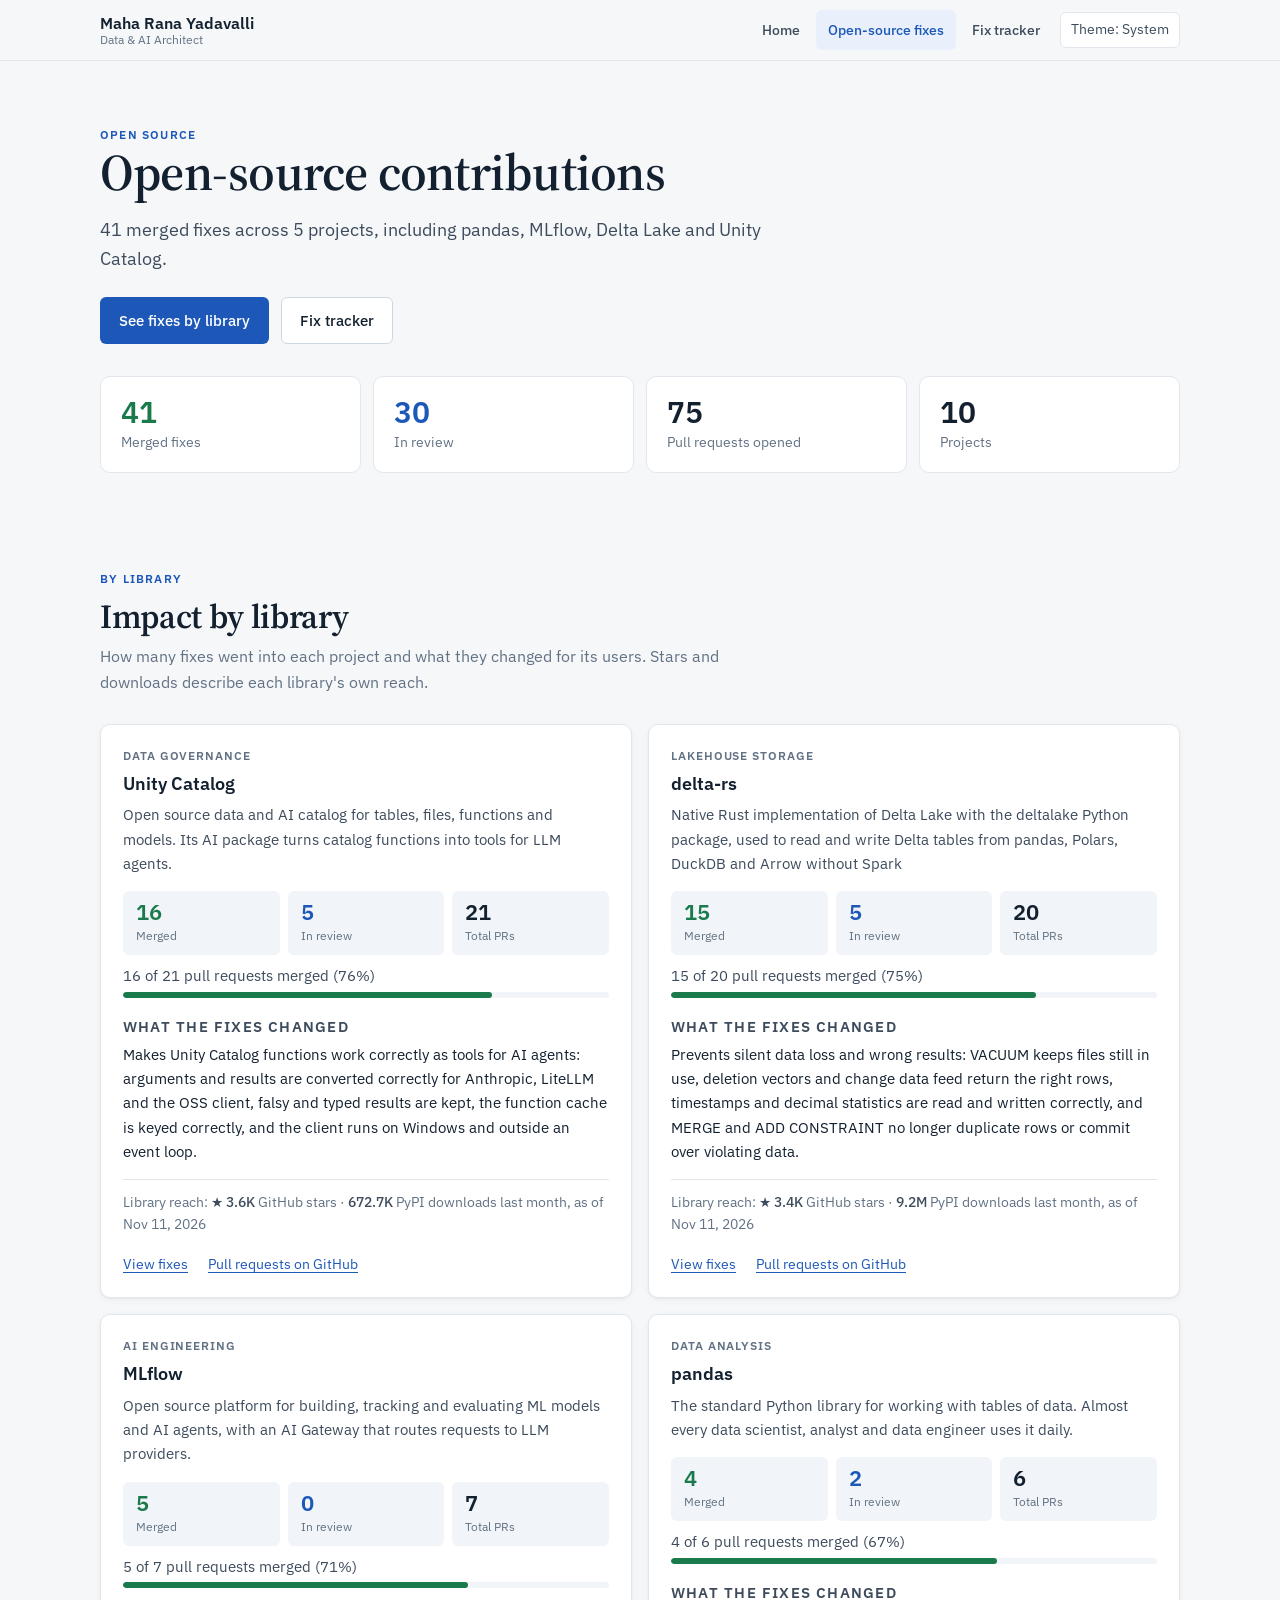
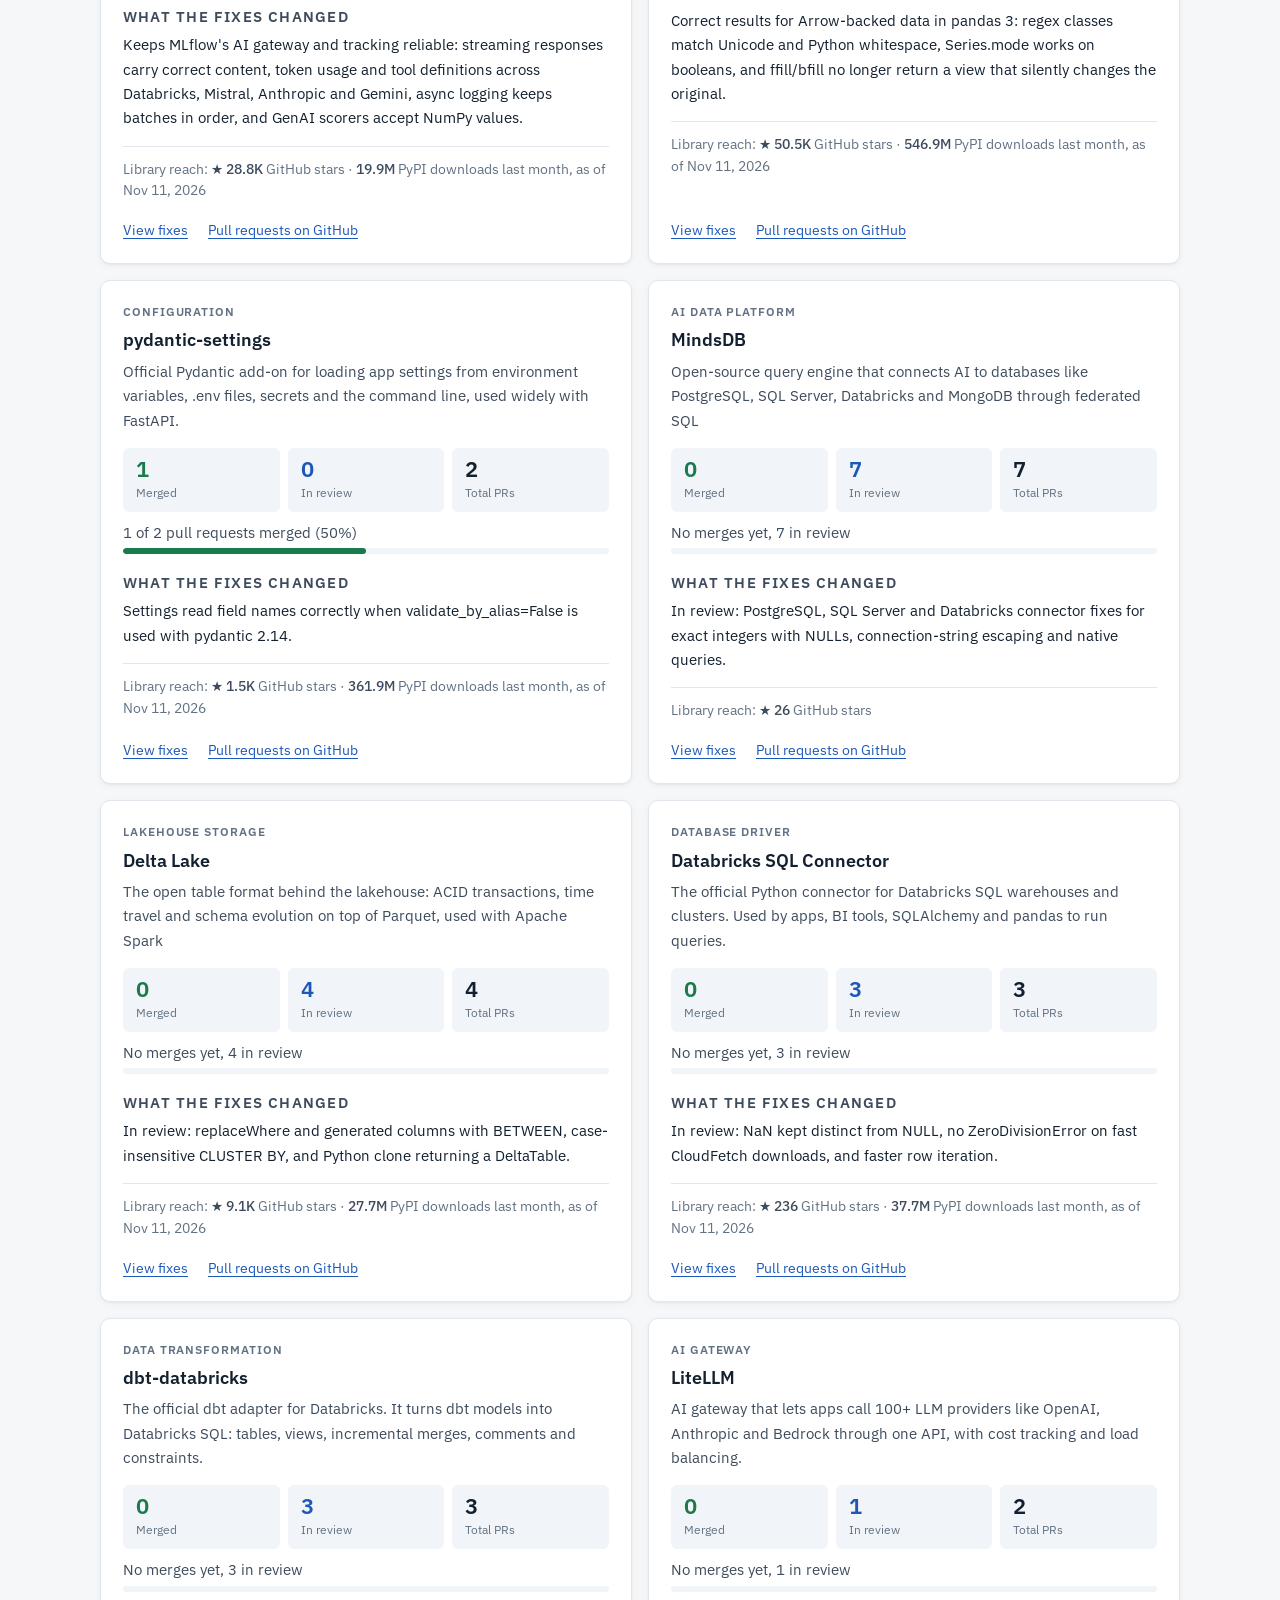
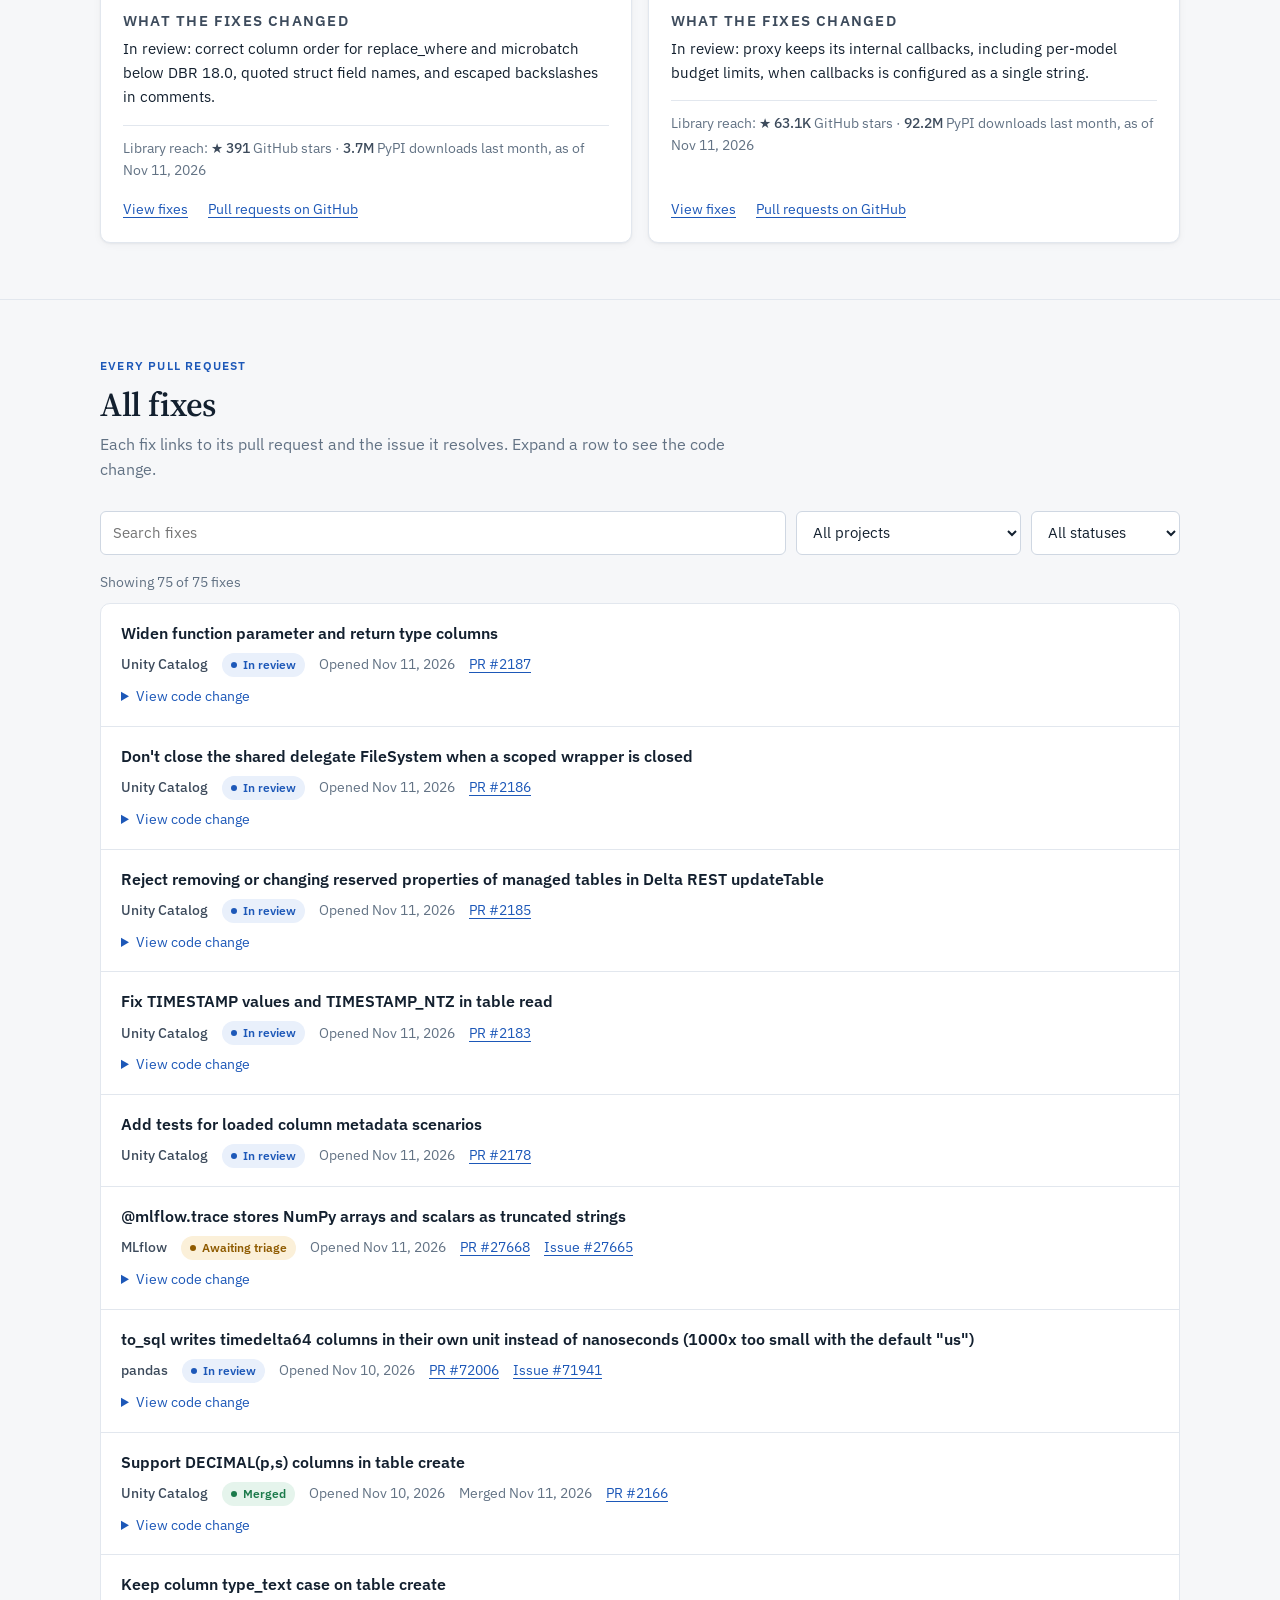
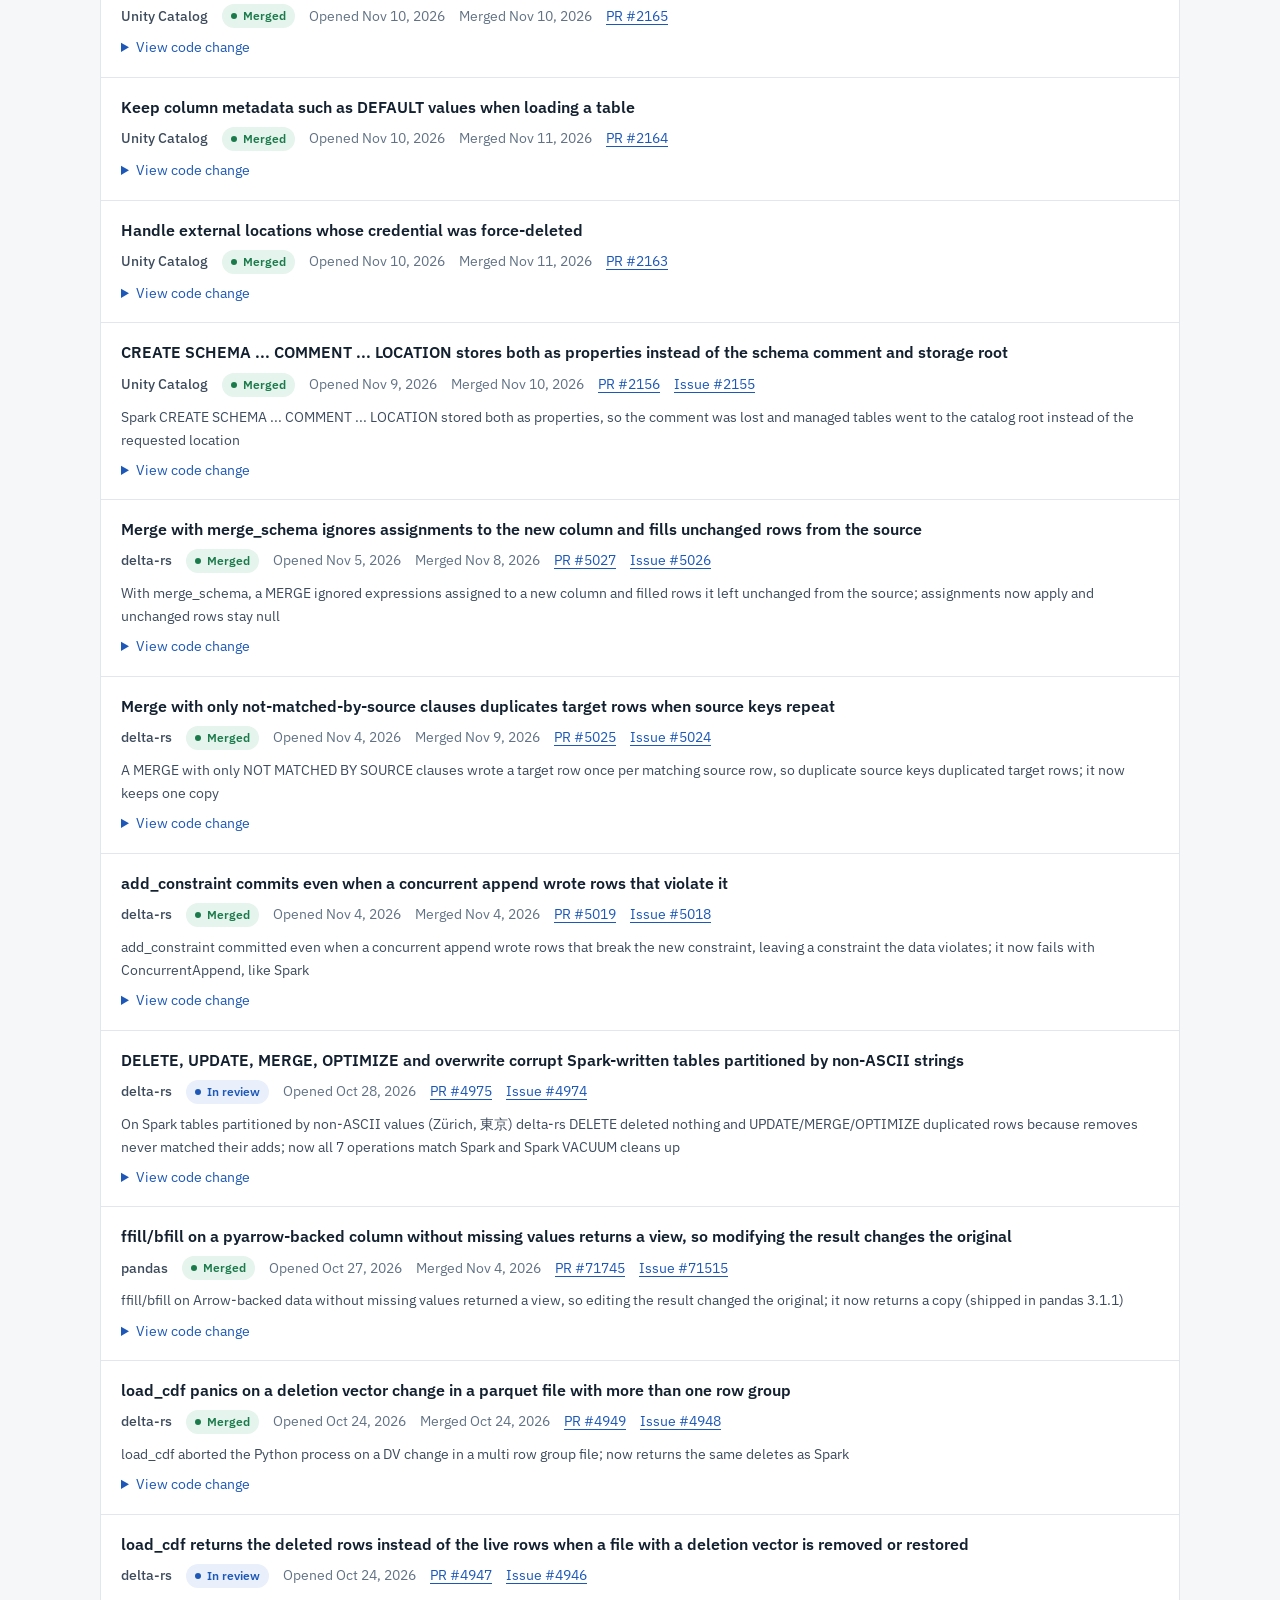
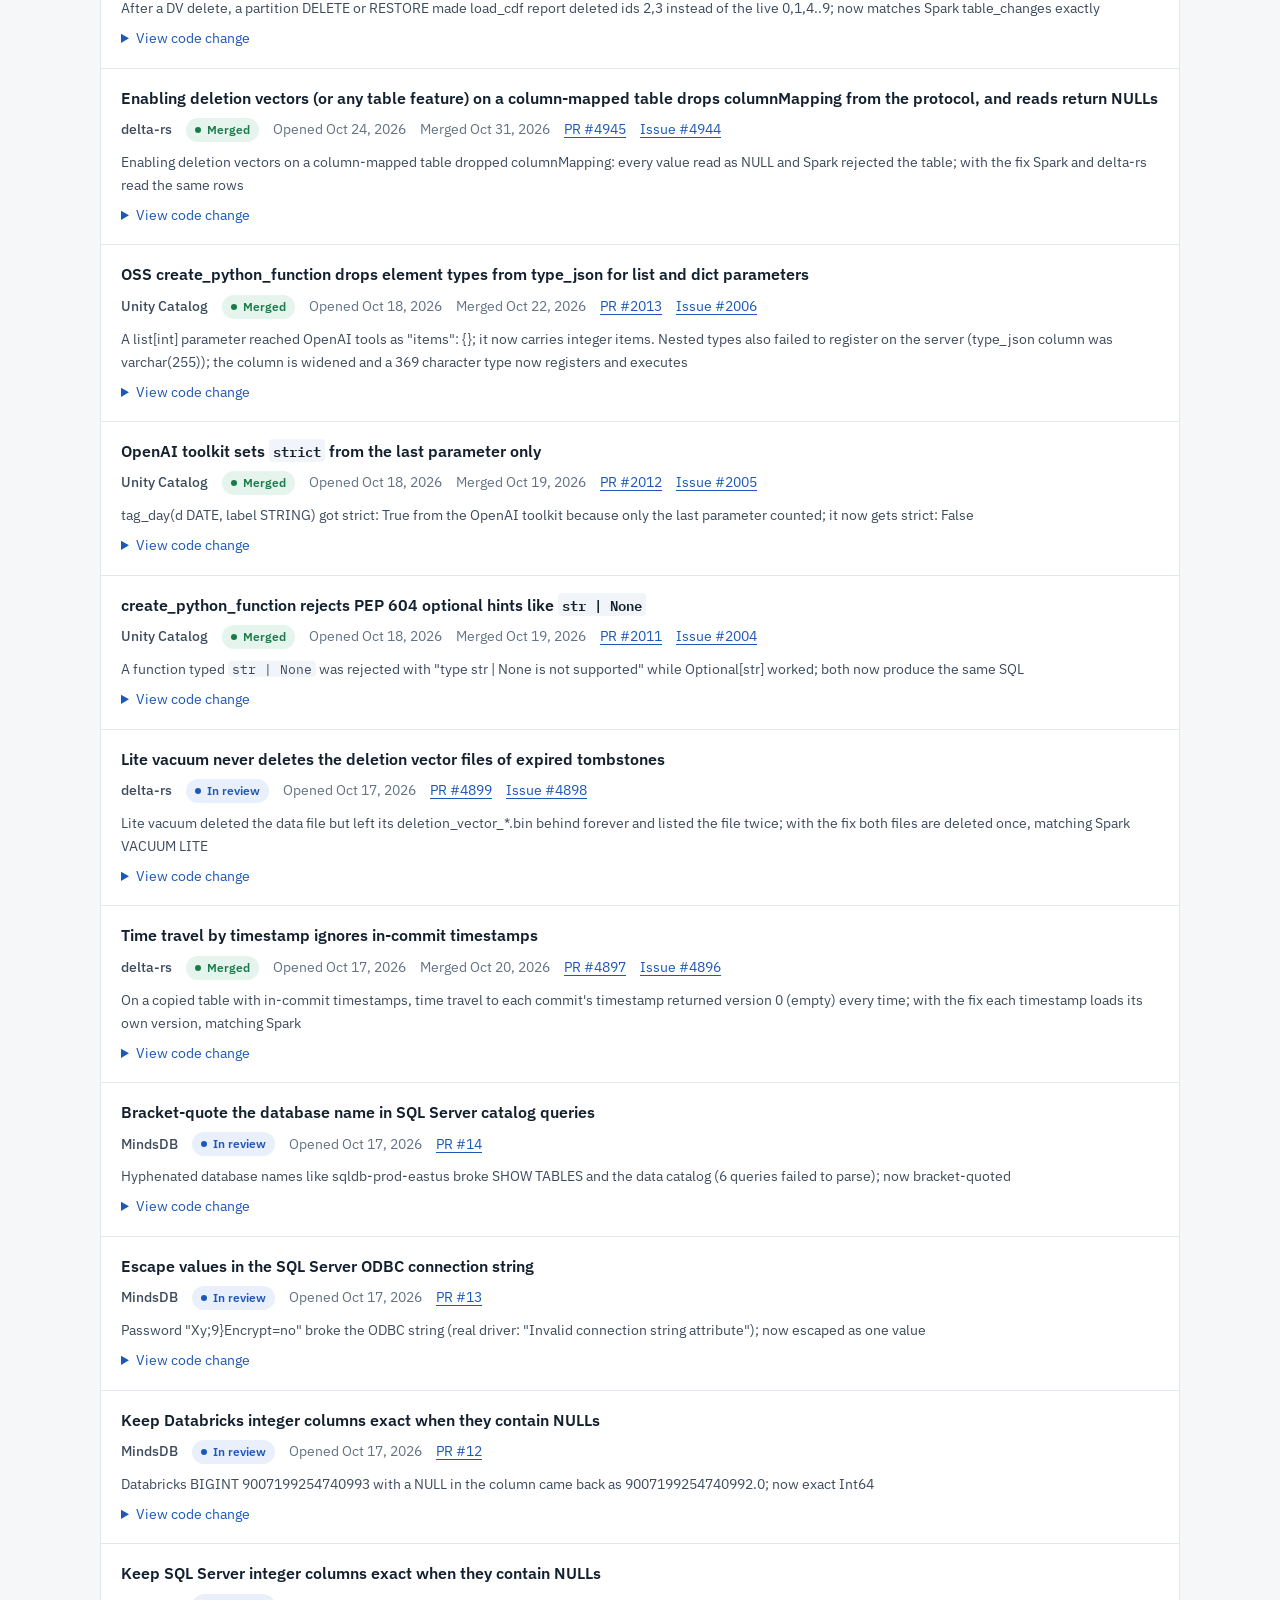
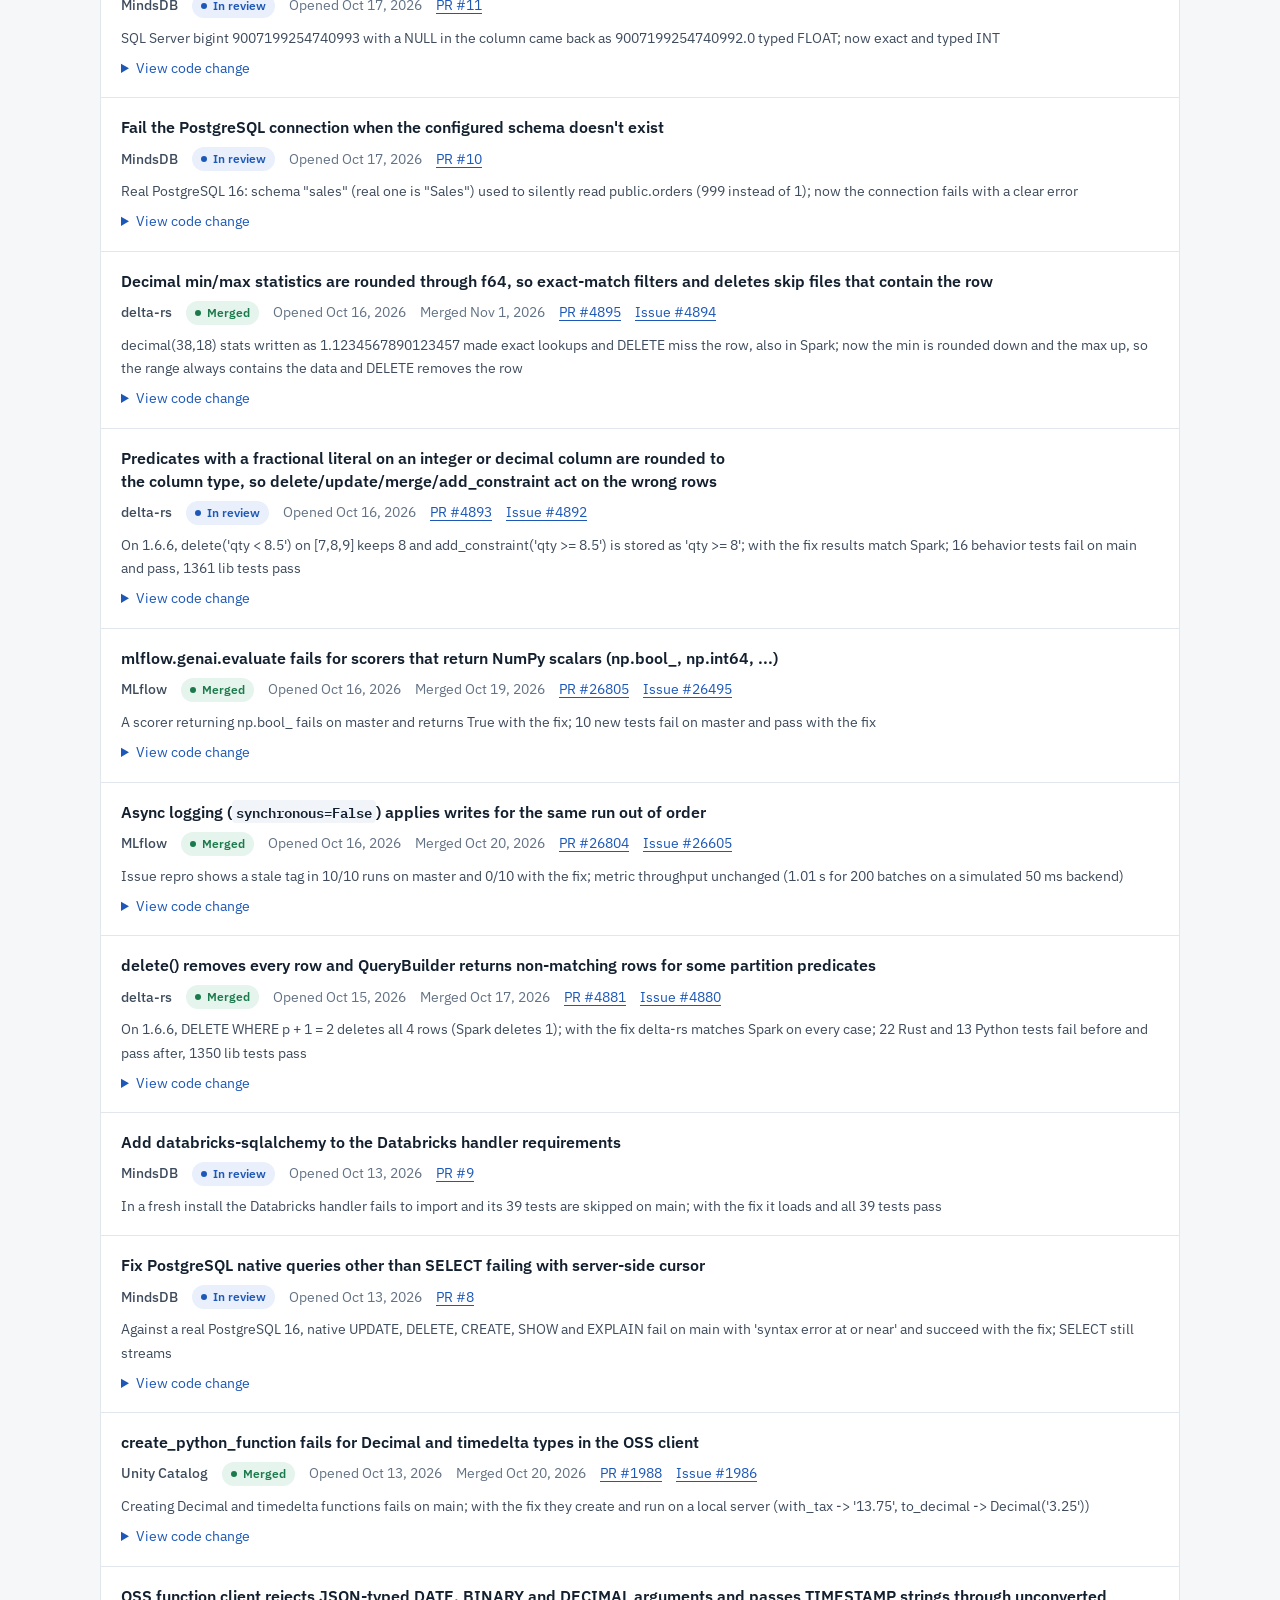
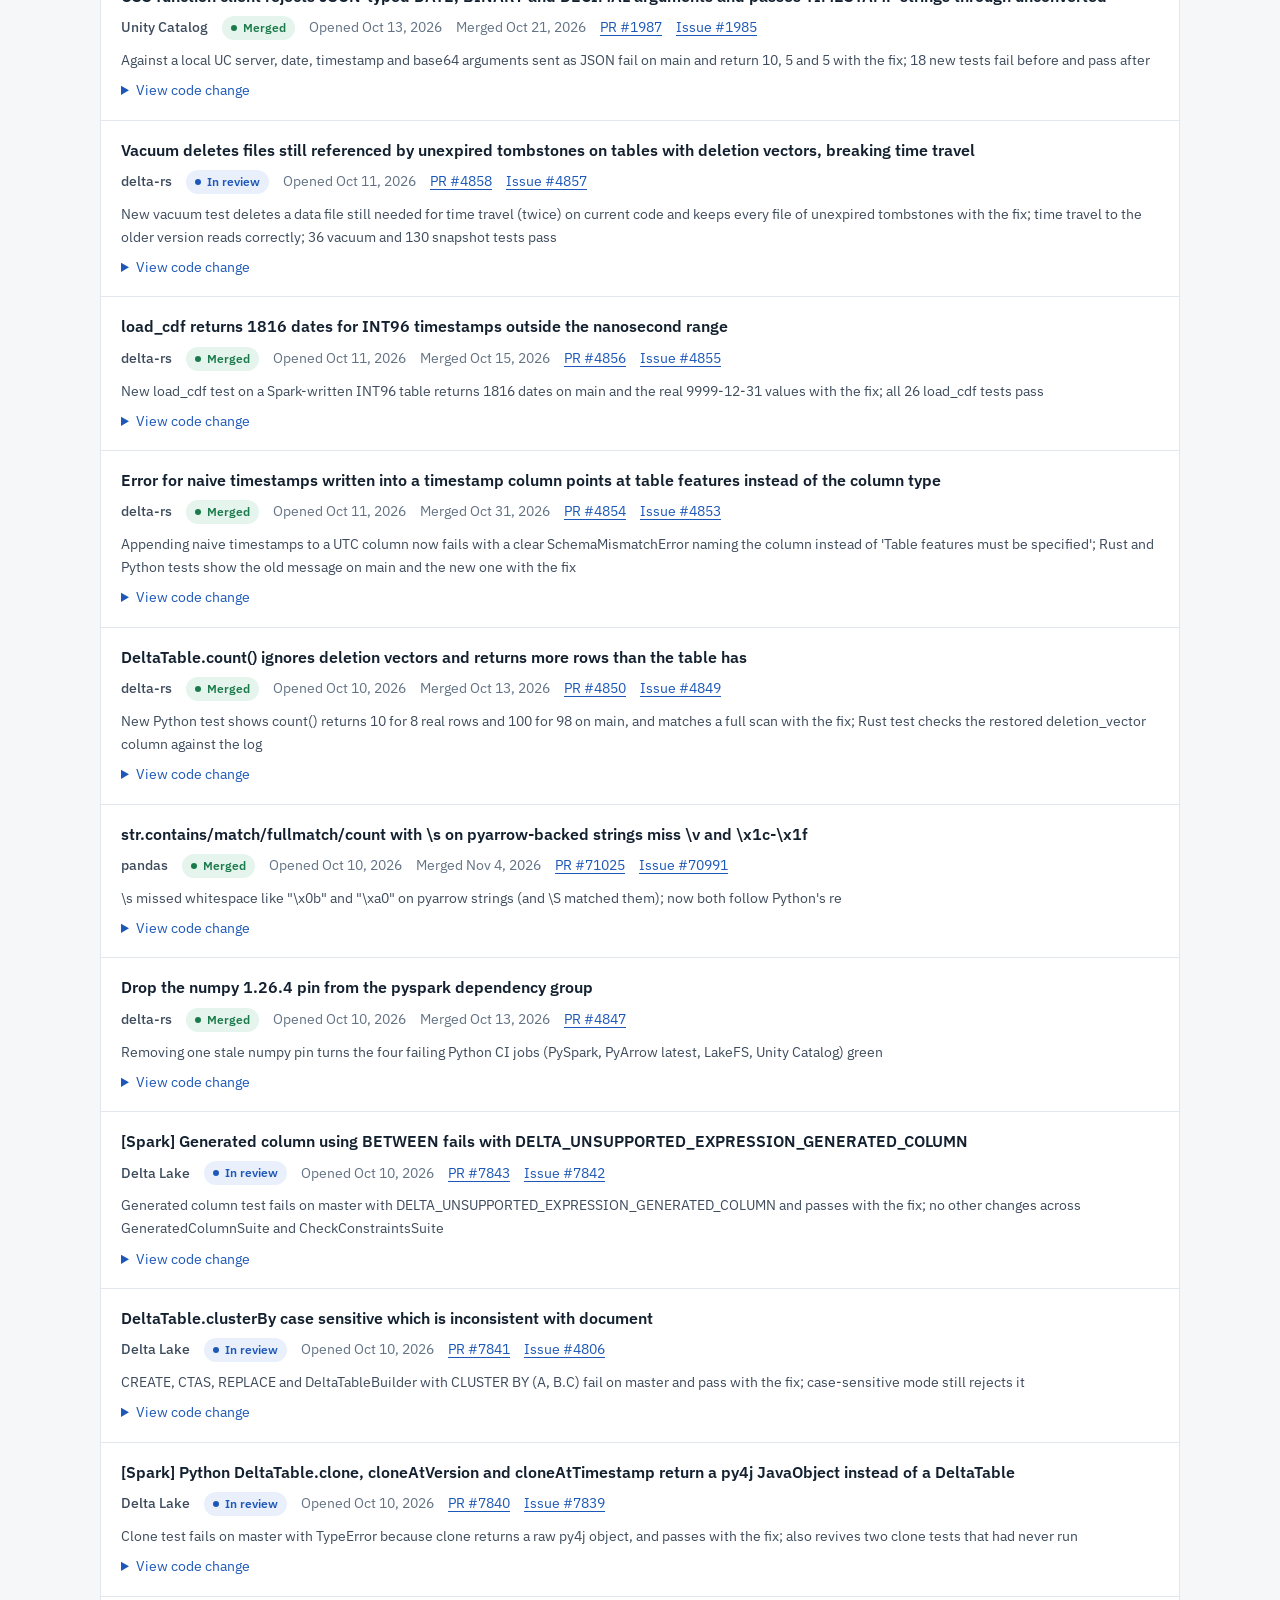
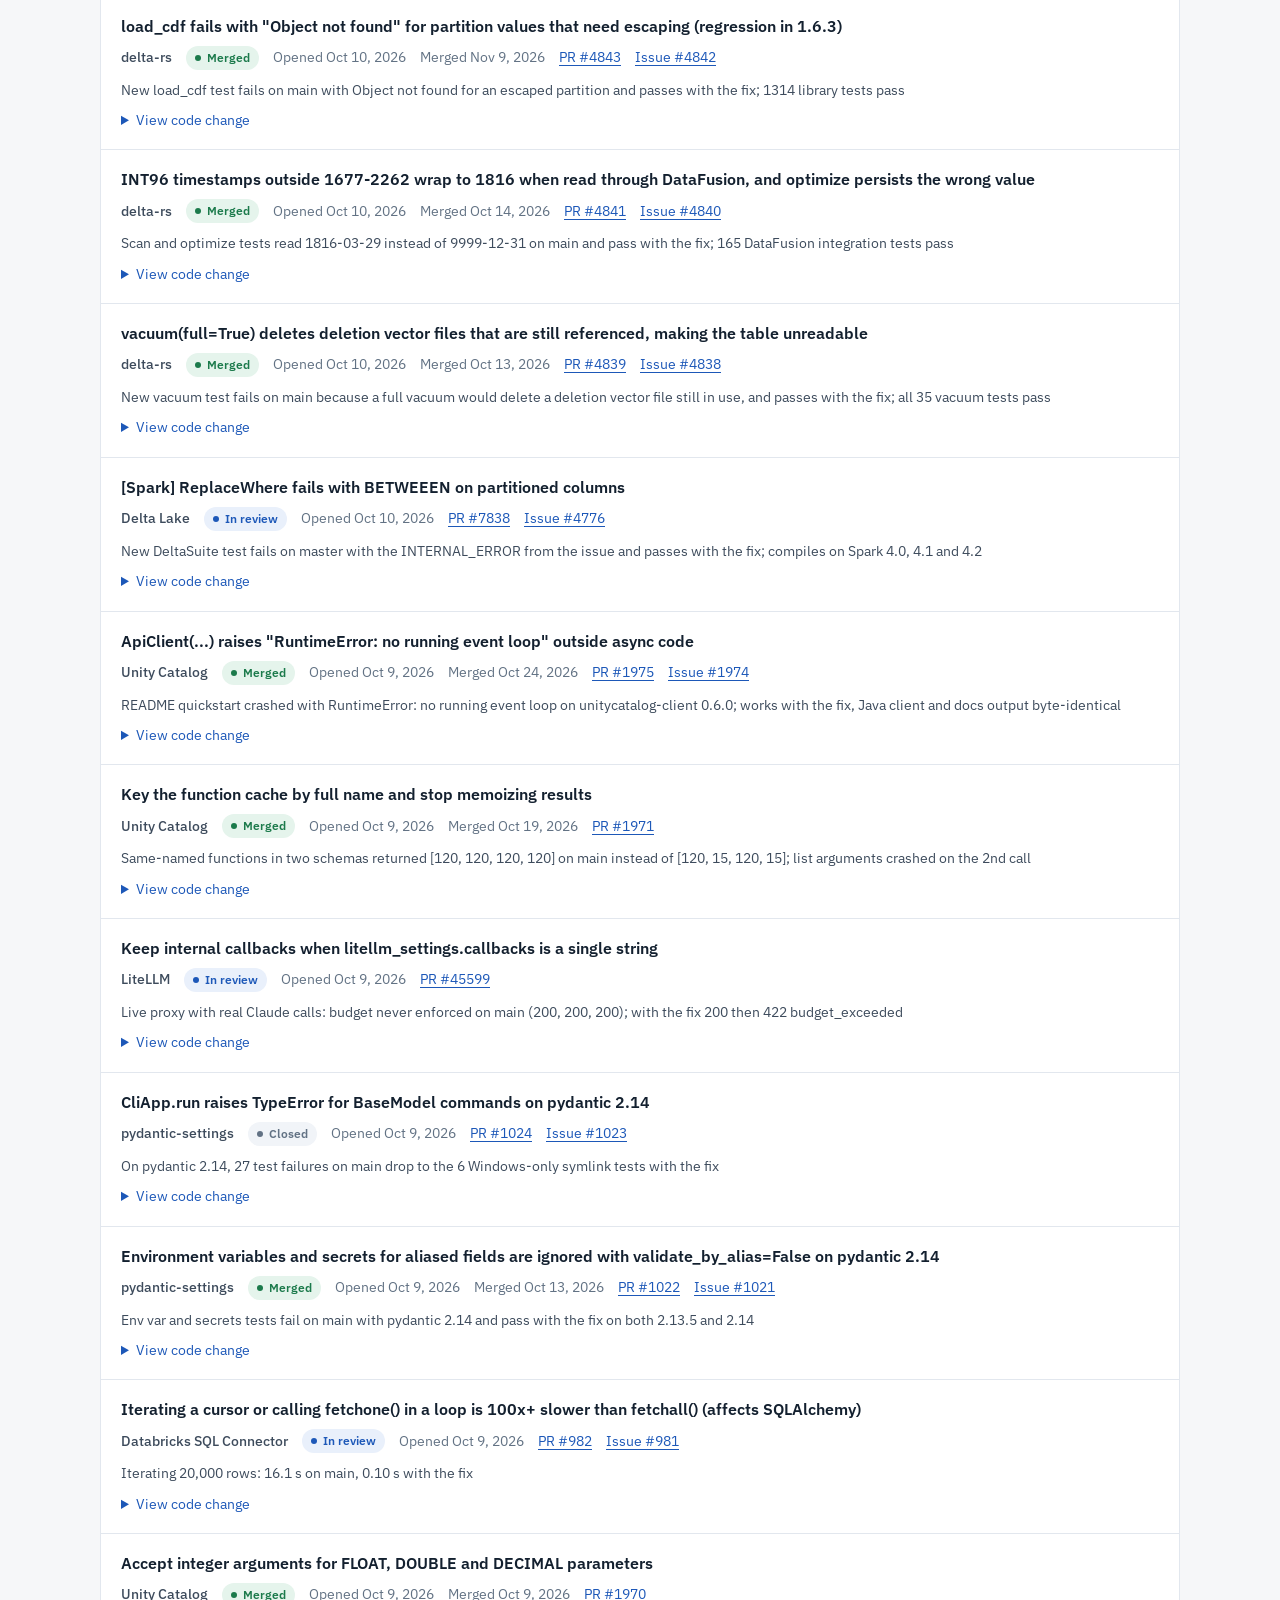
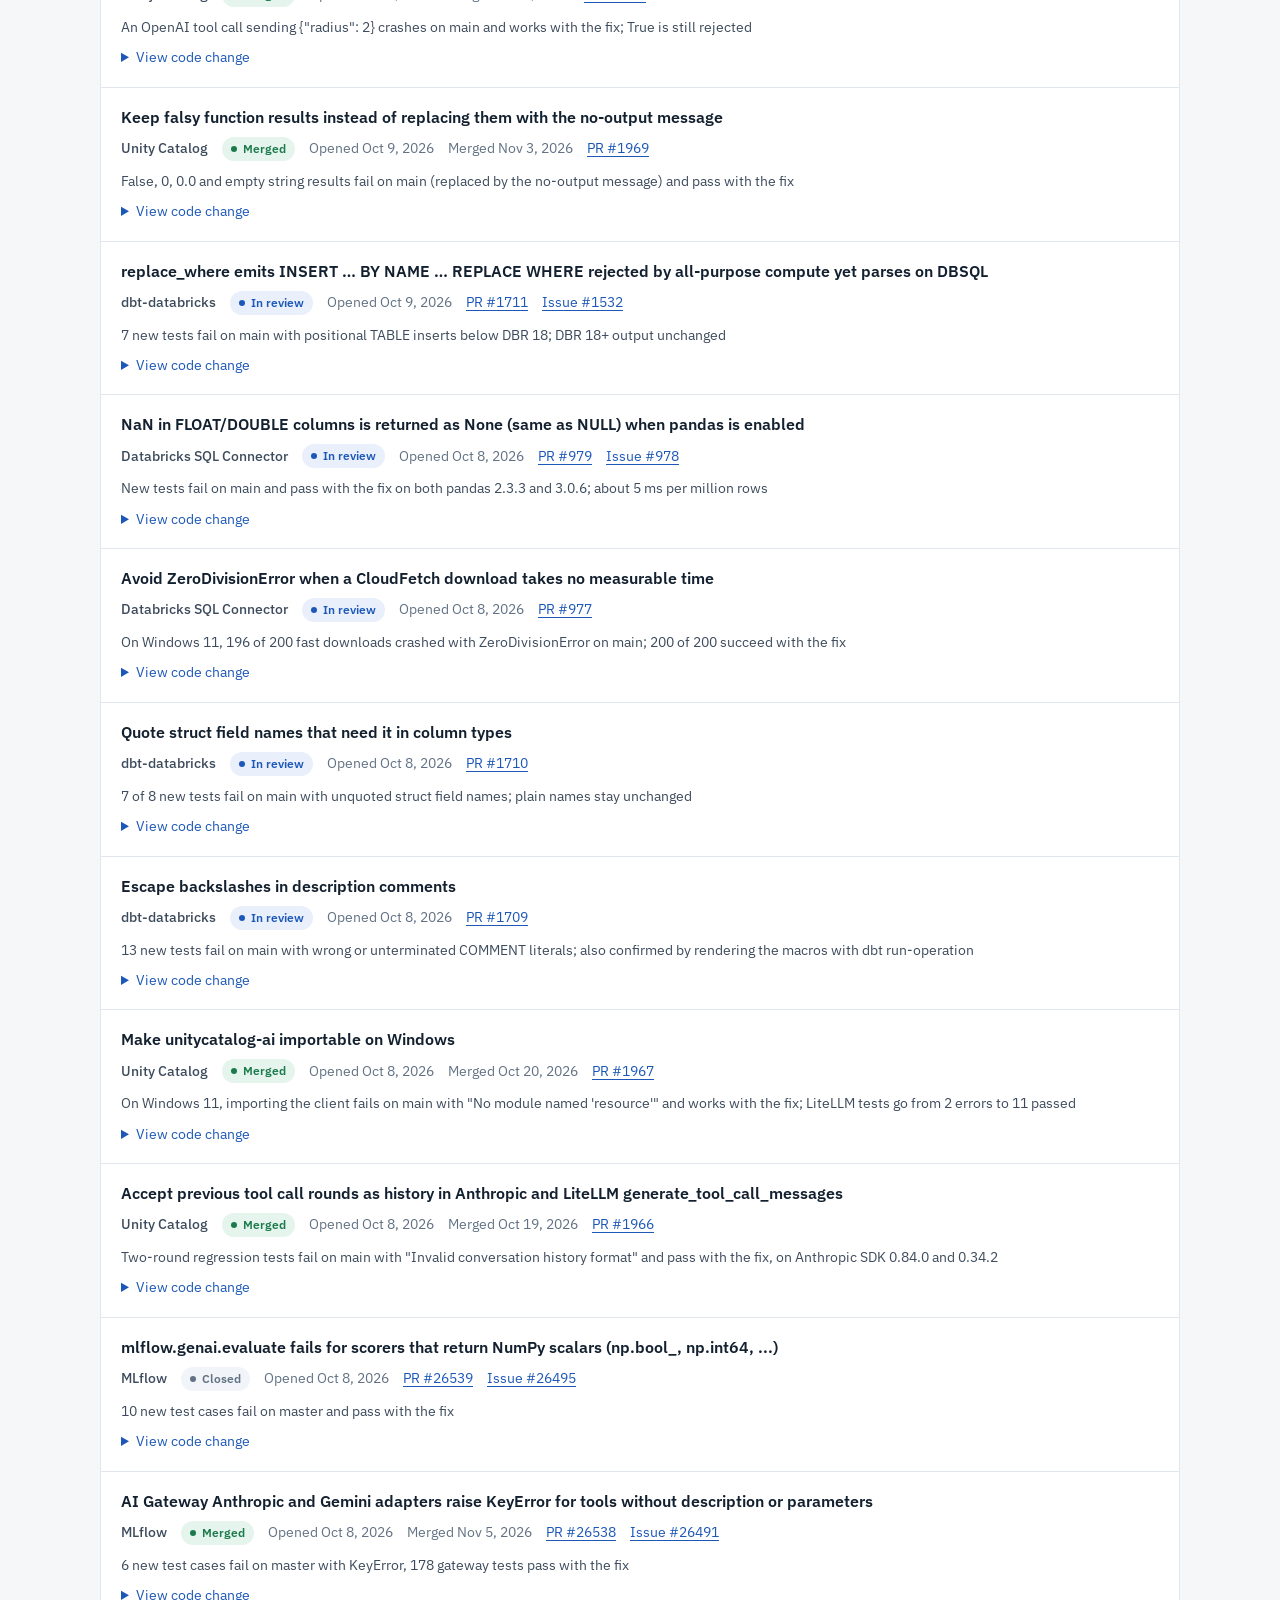
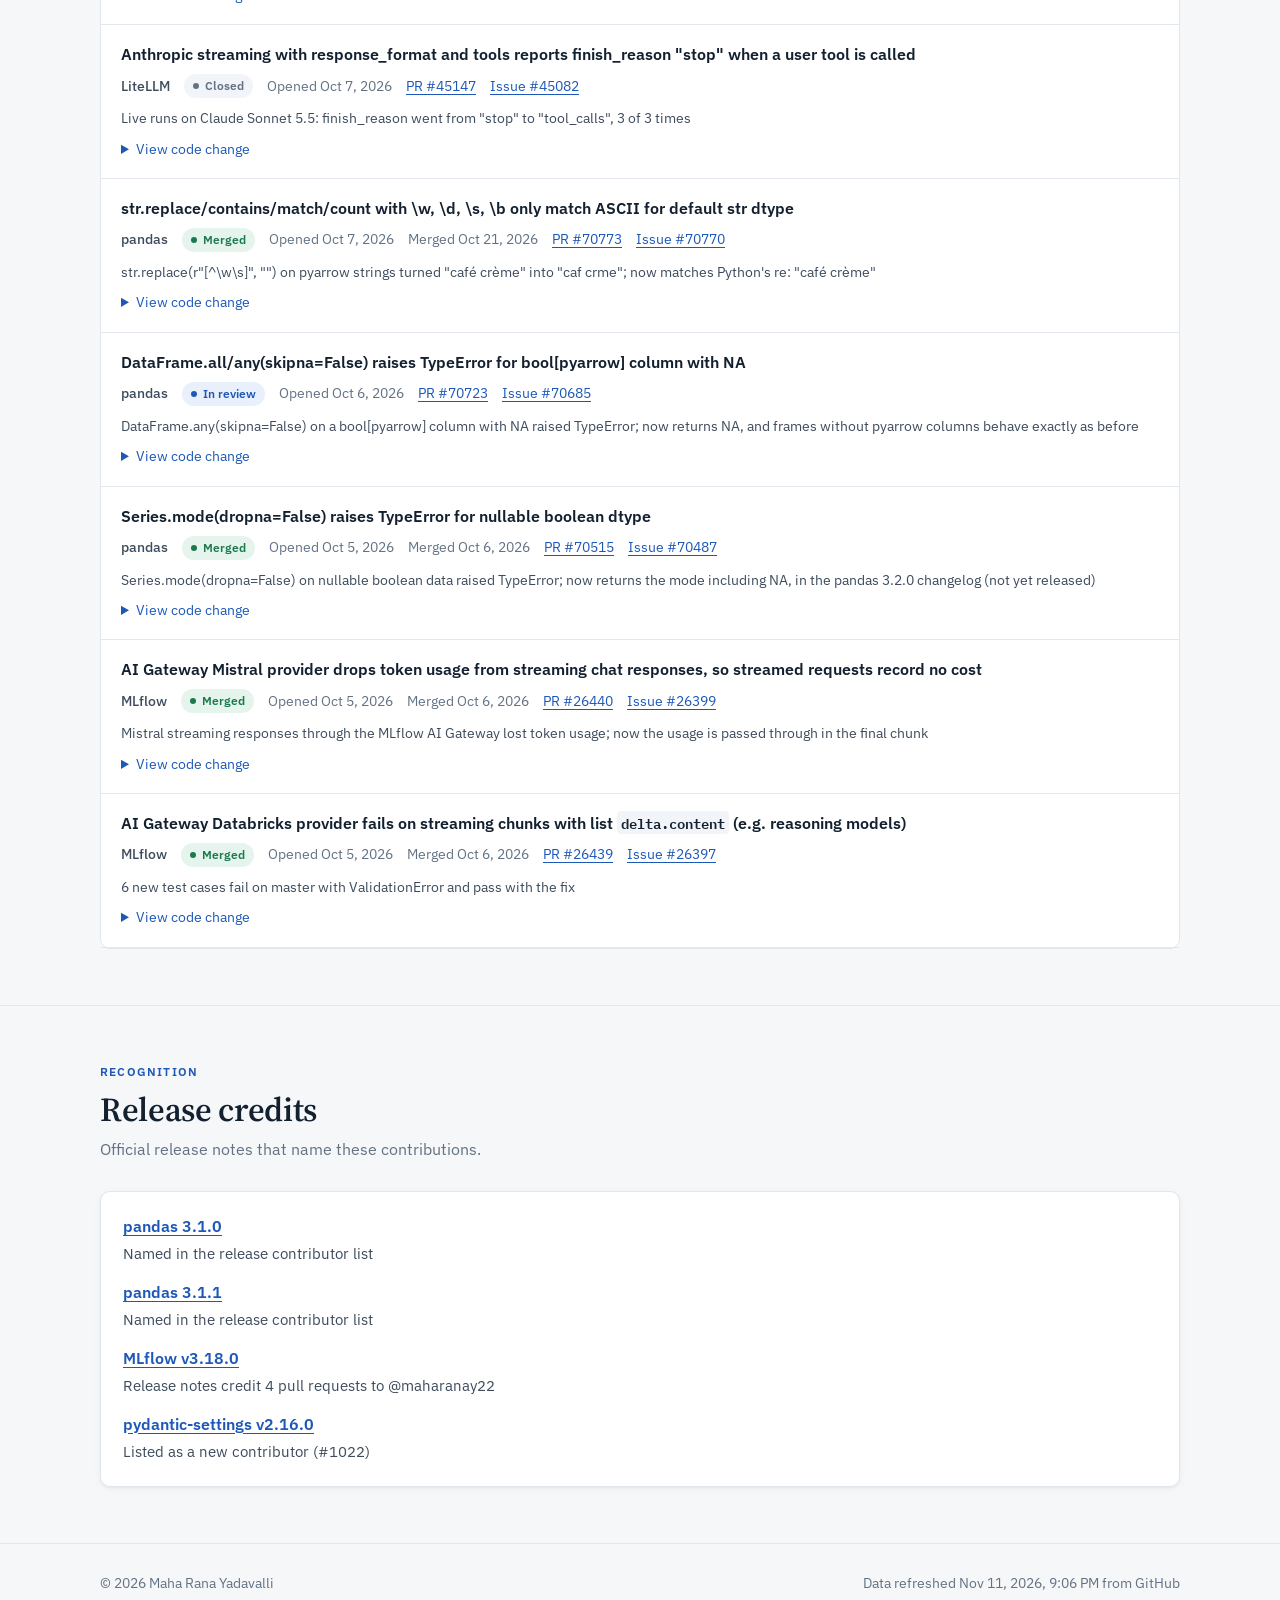
==== commit 9adf006c: "Make the fix counts open their list of fixes, add a way back, refresh the Unity Catalog impact text" ====
--- a/bugs.html
+++ b/bugs.html
@@ -22,7 +22,11 @@
   .lib h3 a { color: var(--text); text-decoration: none; }
   .lib h3 a:hover { color: var(--accent); text-decoration: underline; }
   .counts { display: grid; grid-template-columns: repeat(3, 1fr); gap: 8px; }
-  .counts div { display: flex; flex-direction: column; background: var(--surface-2); border-radius: var(--radius-sm); padding: 8px 12px; min-width: 0; }
+  .counts button { display: flex; flex-direction: column; align-items: flex-start; text-align: left; background: var(--surface-2); border: 1px solid transparent; border-radius: var(--radius-sm); padding: 8px 12px; min-width: 0; font: inherit; color: inherit; cursor: pointer; }
+  .counts button:hover, .counts button:focus-visible { border-color: var(--accent); }
+  button.stat { font: inherit; color: inherit; text-align: left; cursor: pointer; }
+  button.stat:hover, button.stat:focus-visible { border-color: var(--accent); }
+  .back { margin-left: auto; }
   .counts b { font-size: 1.35rem; font-weight: 600; line-height: 1.2; font-variant-numeric: tabular-nums; }
   .counts span { font-size: 0.78rem; color: var(--muted); }
   .counts .is-merged b { color: var(--good); }
@@ -71,7 +75,7 @@
 <header class="topbar"><div class="container"><a class="brand" href="index.html"><strong>Maha Rana Yadavalli</strong><span>Data &amp; AI Architect</span></a><nav class="nav" aria-label="Main"><a href="index.html">Home</a><a href="bugs.html" aria-current="page">Open-source fixes</a><a href="status.html">Fix tracker</a><button class="theme-toggle" type="button" id="themeToggle">Theme</button></nav></div></header>
 
 <main>
-  <section class="hero">
+  <section class="hero" id="top-stats">
     <div class="container">
       <p class="eyebrow">Open source</p>
       <h1>Open-source contributions</h1>
@@ -107,7 +111,7 @@
         <select class="select" id="repoSel" aria-label="Project"><option value="all">All projects</option></select>
         <select class="select" id="statusSel" aria-label="Status"><option value="all">All statuses</option></select>
       </div>
-      <div class="result-line"><span id="count"></span><button class="linkbtn" id="clear" type="button" hidden>Clear filters</button></div>
+      <div class="result-line"><span id="count"></span><button class="linkbtn" id="clear" type="button" hidden>Clear filters</button><button class="linkbtn back" id="back" type="button" hidden>Back to libraries</button></div>
       <ul class="fix-list" id="fixList"><li class="fix">Loading fixes...</li></ul>
     </div>
   </section>
@@ -165,9 +169,10 @@
     var s = STATUS[status] || { label: status, badge: 'badge-closed' };
     return el('span', 'badge ' + s.badge, s.label);
   }
-  function stat(value, label, cls) {
-    var s = el('div', 'stat' + (cls ? ' ' + cls : ''));
+  function stat(value, label, cls, onClick) {
+    var s = el(onClick ? 'button' : 'div', 'stat' + (cls ? ' ' + cls : ''));
     s.append(el('b', null, whole.format(value)), el('span', null, label));
+    if (onClick) { s.type = 'button'; s.title = 'Show these fixes'; s.addEventListener('click', onClick); }
     return s;
   }
   function count(list, status) { return list.filter(function (i) { return i.status === status; }).length; }
@@ -180,14 +185,14 @@
     $('count').textContent = '';
   }
 
-  function renderHero(fixes, projects) {
+  function renderHero(fixes, projects, onFilter) {
     var merged = count(fixes, 'merged');
     var mergedProjects = new Set(fixes.filter(function (i) { return i.status === 'merged'; }).map(function (i) { return i.repo; })).size;
     $('lead').textContent = merged + ' merged fixes across ' + mergedProjects + ' projects, including pandas, MLflow, Delta Lake and Unity Catalog.';
     $('stats').replaceChildren(
-      stat(merged, 'Merged fixes', 'is-good'),
-      stat(count(fixes, 'review'), 'In review', 'is-accent'),
-      stat(fixes.length, 'Pull requests opened'),
+      stat(merged, 'Merged fixes', 'is-good', function () { onFilter('all', 'merged'); }),
+      stat(count(fixes, 'review'), 'In review', 'is-accent', function () { onFilter('all', 'review'); }),
+      stat(fixes.length, 'Pull requests opened', '', function () { onFilter('all', 'all'); }),
       stat(projects.length, 'Projects')
     );
   }
@@ -195,6 +200,7 @@
   function libraryCard(p, login, onFilter) {
     var r = p.repo, mine = p.fixes, merged = count(mine, 'merged'), review = count(mine, 'review');
     var card = el('article', 'card lib');
+    card.id = 'lib-' + r.full.replace(/[^a-z0-9]+/gi, '-');
 
     var head = el('div', 'lib-head');
     var h = el('h3'); h.append(link(r.name, r.url));
@@ -202,8 +208,12 @@
     if (r.about) head.append(el('p', null, r.about));
 
     var counts = el('div', 'counts');
-    [['is-merged', merged, 'Merged'], ['is-review', review, 'In review'], ['', mine.length, 'Total PRs']].forEach(function (c) {
-      var d = el('div', c[0]); d.append(el('b', null, c[1]), el('span', null, c[2])); counts.append(d);
+    [['is-merged', merged, 'Merged', 'merged'], ['is-review', review, 'In review', 'review'], ['', mine.length, 'Total PRs', 'all']].forEach(function (c) {
+      var d = el('button', c[0]); d.type = 'button';
+      d.setAttribute('aria-label', 'Show ' + c[2].toLowerCase() + ' fixes in ' + r.name);
+      d.append(el('b', null, c[1]), el('span', null, c[2]));
+      d.addEventListener('click', function () { onFilter(r.full, c[3], card); });
+      counts.append(d);
     });
     var pct = Math.round(merged / mine.length * 100);
     var bar = el('div', 'bar'); bar.setAttribute('role', 'img'); bar.setAttribute('aria-label', pct + '% of pull requests merged');
@@ -224,7 +234,7 @@
 
     var links = el('div', 'lib-links');
     var view = el('button', 'linkbtn', 'View fixes'); view.type = 'button';
-    view.addEventListener('click', function () { onFilter(r.full); });
+    view.addEventListener('click', function () { onFilter(r.full, 'all', card); });
     links.append(view, link('Pull requests on GitHub', r.url + '/pulls?q=is%3Apr+author%3A' + encodeURIComponent(login)));
     card.append(links);
     return card;
@@ -277,9 +287,8 @@
       return count(b.fixes, 'merged') - count(a.fixes, 'merged') || b.fixes.length - a.fixes.length;
     });
 
-    renderHero(fixes, projects);
-
-    var q = $('q'), repoSel = $('repoSel'), statusSel = $('statusSel'), clear = $('clear');
+    var q = $('q'), repoSel = $('repoSel'), statusSel = $('statusSel'), clear = $('clear'), back = $('back');
+    var returnTo = null;
     projects.forEach(function (p) { var o = el('option', null, p.repo.name); o.value = p.repo.full; repoSel.append(o); });
     Object.keys(STATUS).filter(function (s) { return count(fixes, s); }).forEach(function (s) {
       var o = el('option', null, STATUS[s].label); o.value = s; statusSel.append(o);
@@ -305,12 +314,23 @@
     repoSel.addEventListener('change', apply);
     statusSel.addEventListener('change', apply);
     clear.addEventListener('click', function () { q.value = ''; repoSel.value = 'all'; statusSel.value = 'all'; apply(); });
+    back.addEventListener('click', function () {
+      var target = returnTo || $('libraries');
+      back.hidden = true; returnTo = null;
+      target.scrollIntoView({ block: 'start' });
+    });
     apply();
 
-    var onFilter = function (full) {
-      q.value = ''; statusSel.value = 'all'; repoSel.value = full; apply();
+    var onFilter = function (full, status, from) {
+      q.value = ''; repoSel.value = full;
+      statusSel.value = Array.prototype.some.call(statusSel.options, function (o) { return o.value === status; }) ? status : 'all';
+      apply();
+      returnTo = from || $('top-stats') || null;
+      back.hidden = false;
+      back.textContent = from ? 'Back to libraries' : 'Back to top';
       $('fixes').scrollIntoView({ block: 'start' });
     };
+    renderHero(fixes, projects, onFilter);
     var login = data.login || 'maharanay22';
     $('libGrid').replaceChildren.apply($('libGrid'), projects.map(function (p) { return libraryCard(p, login, onFilter); }));
 
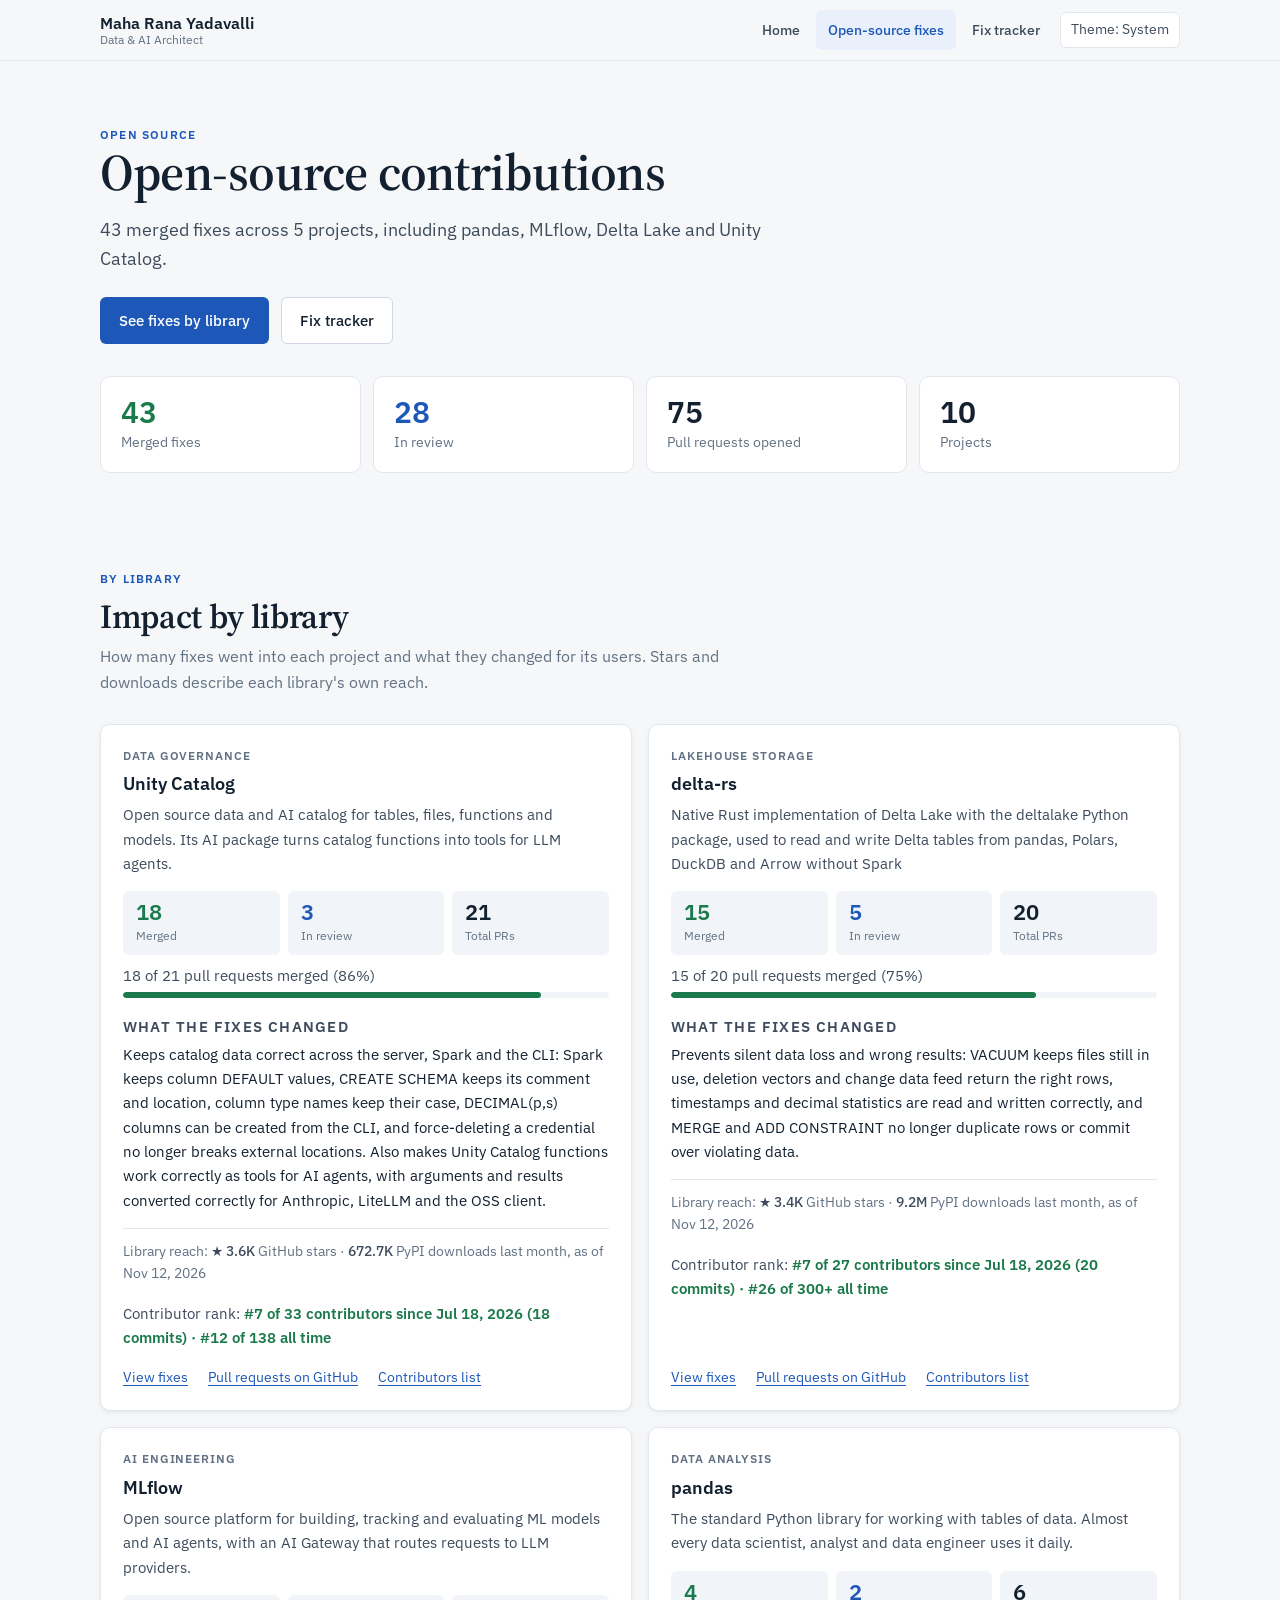
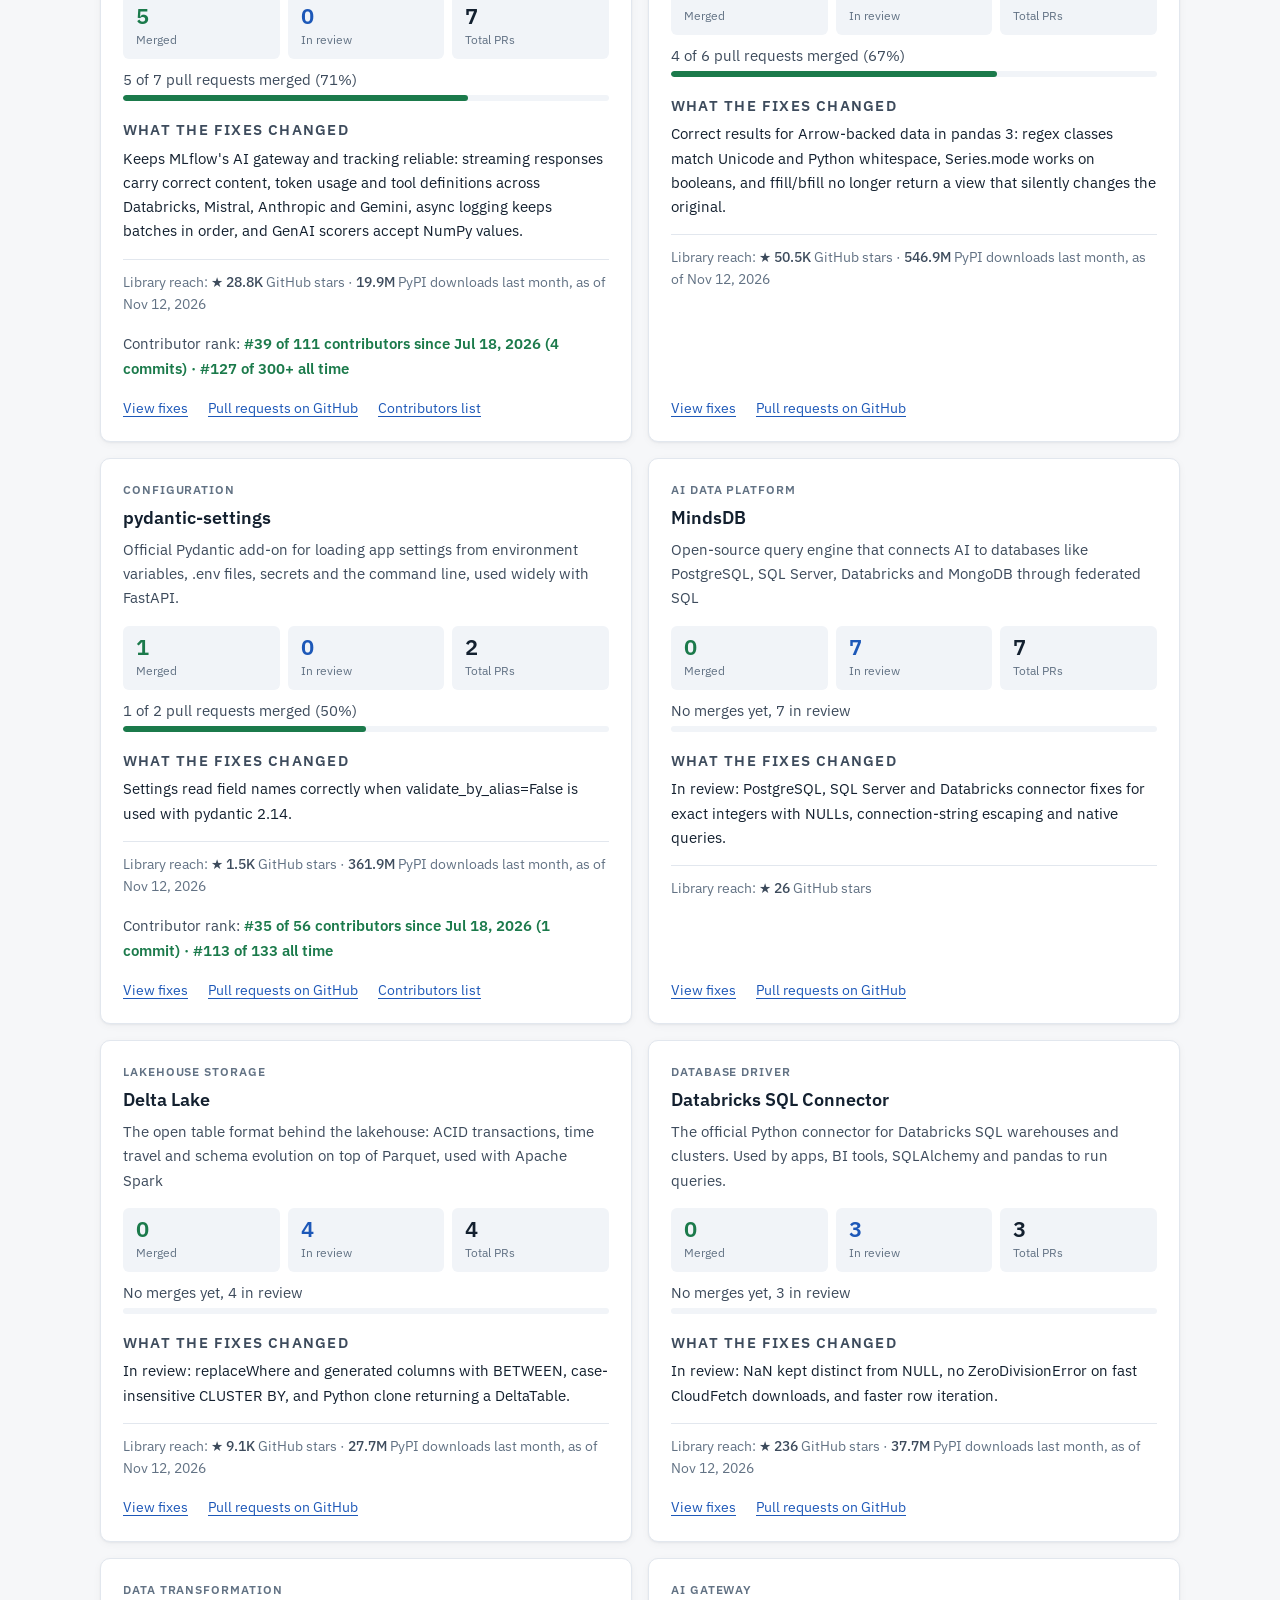
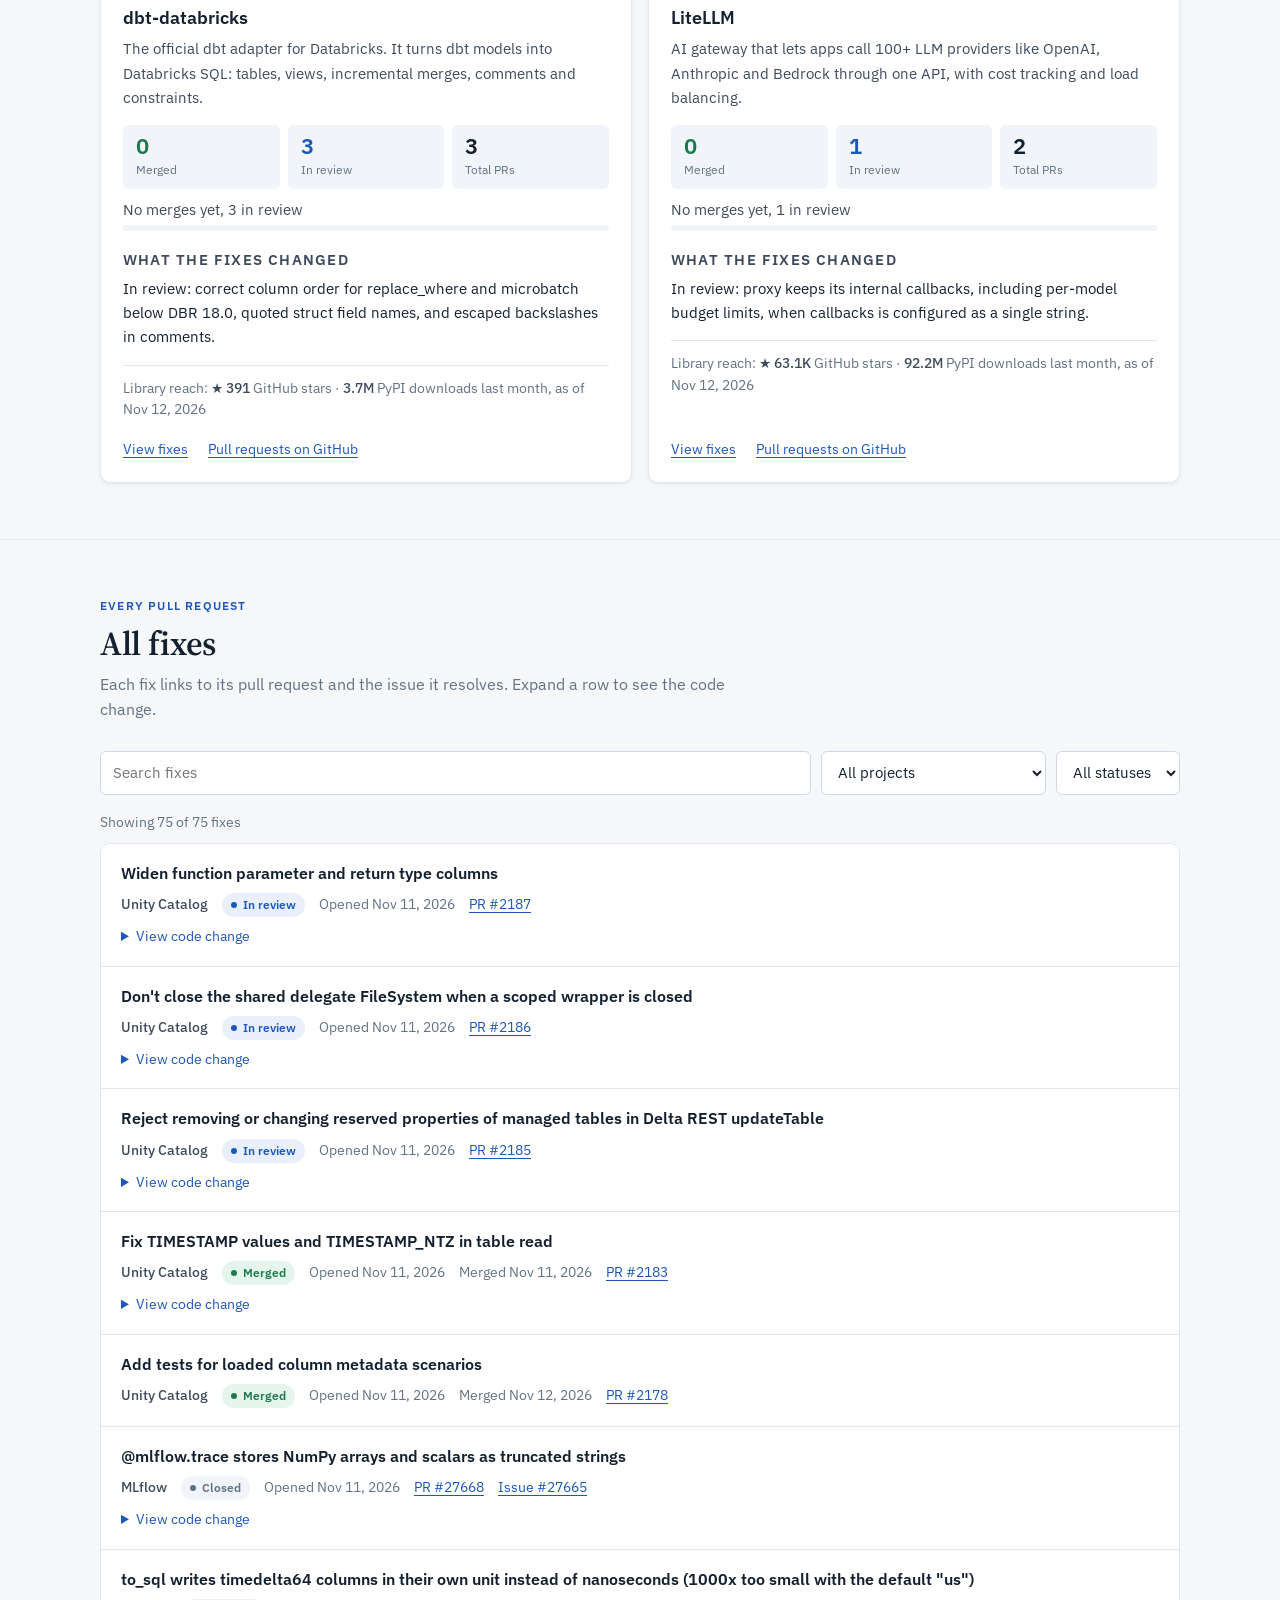
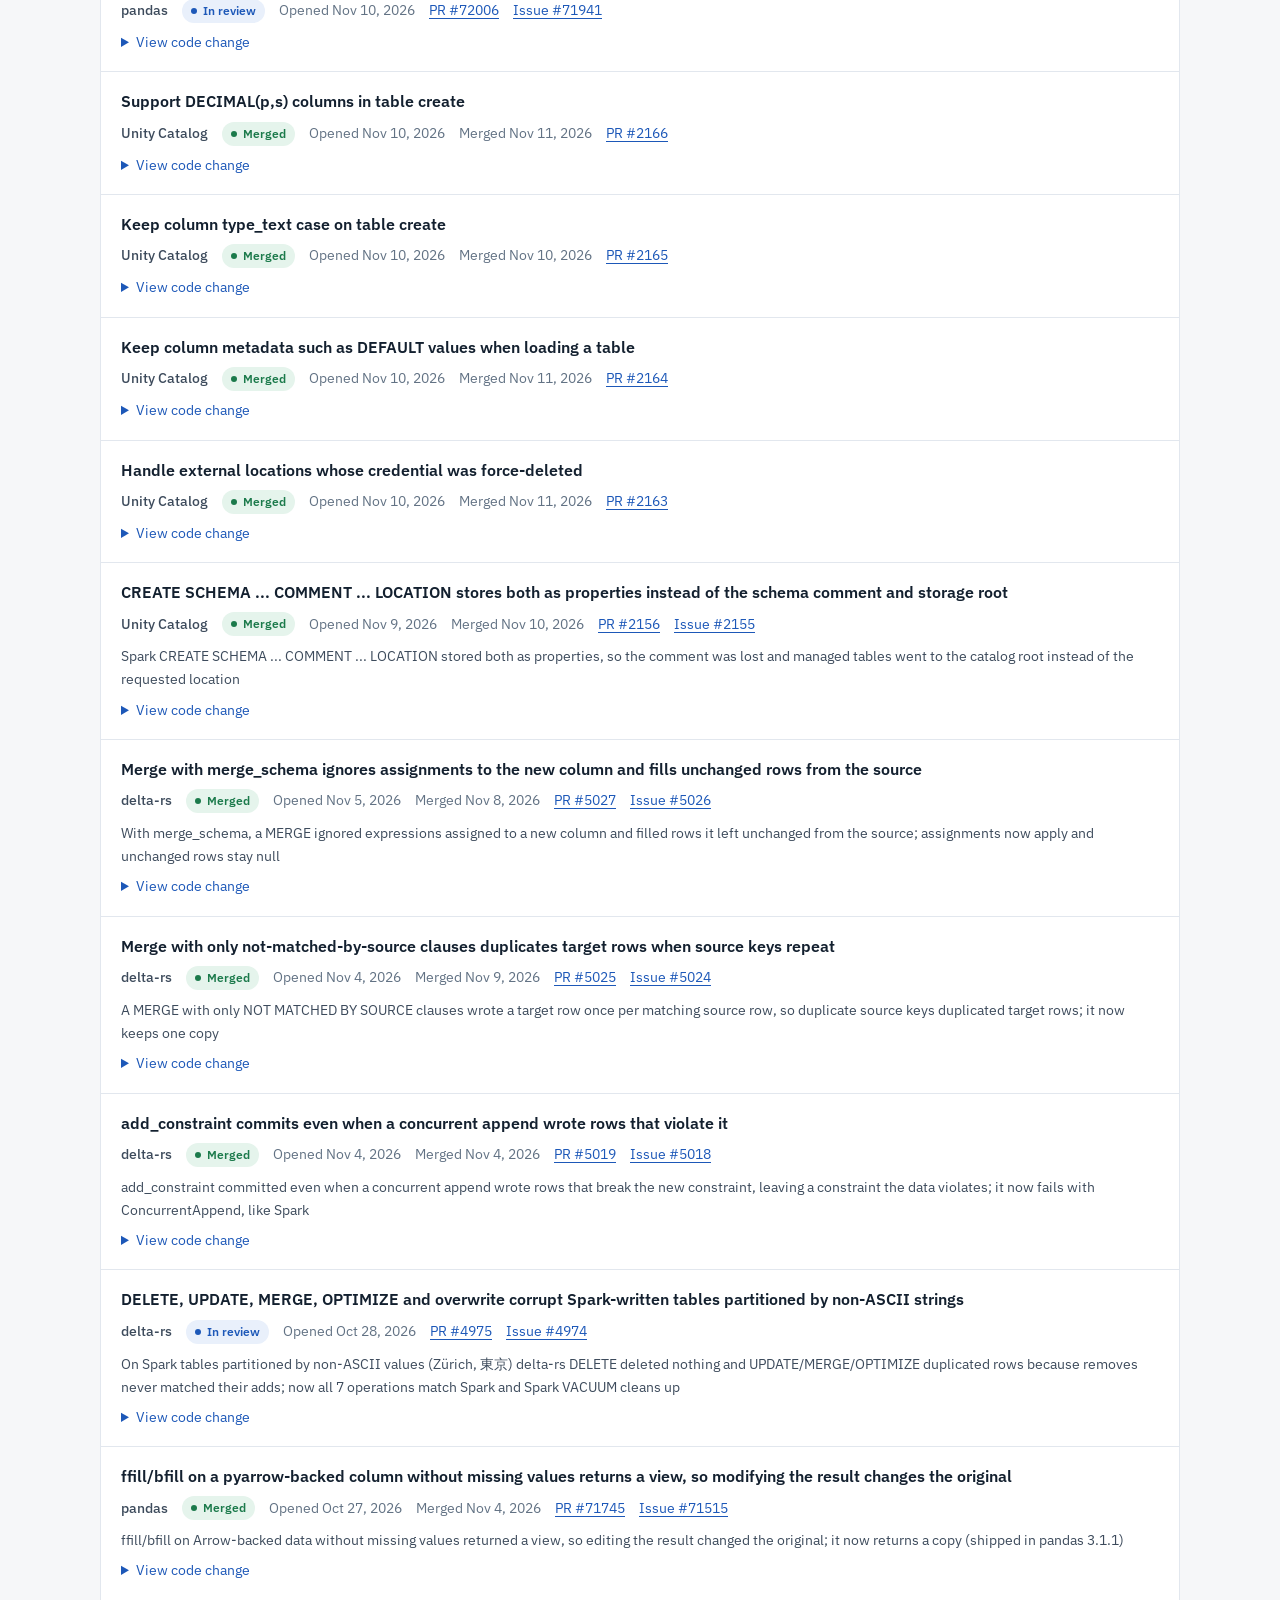
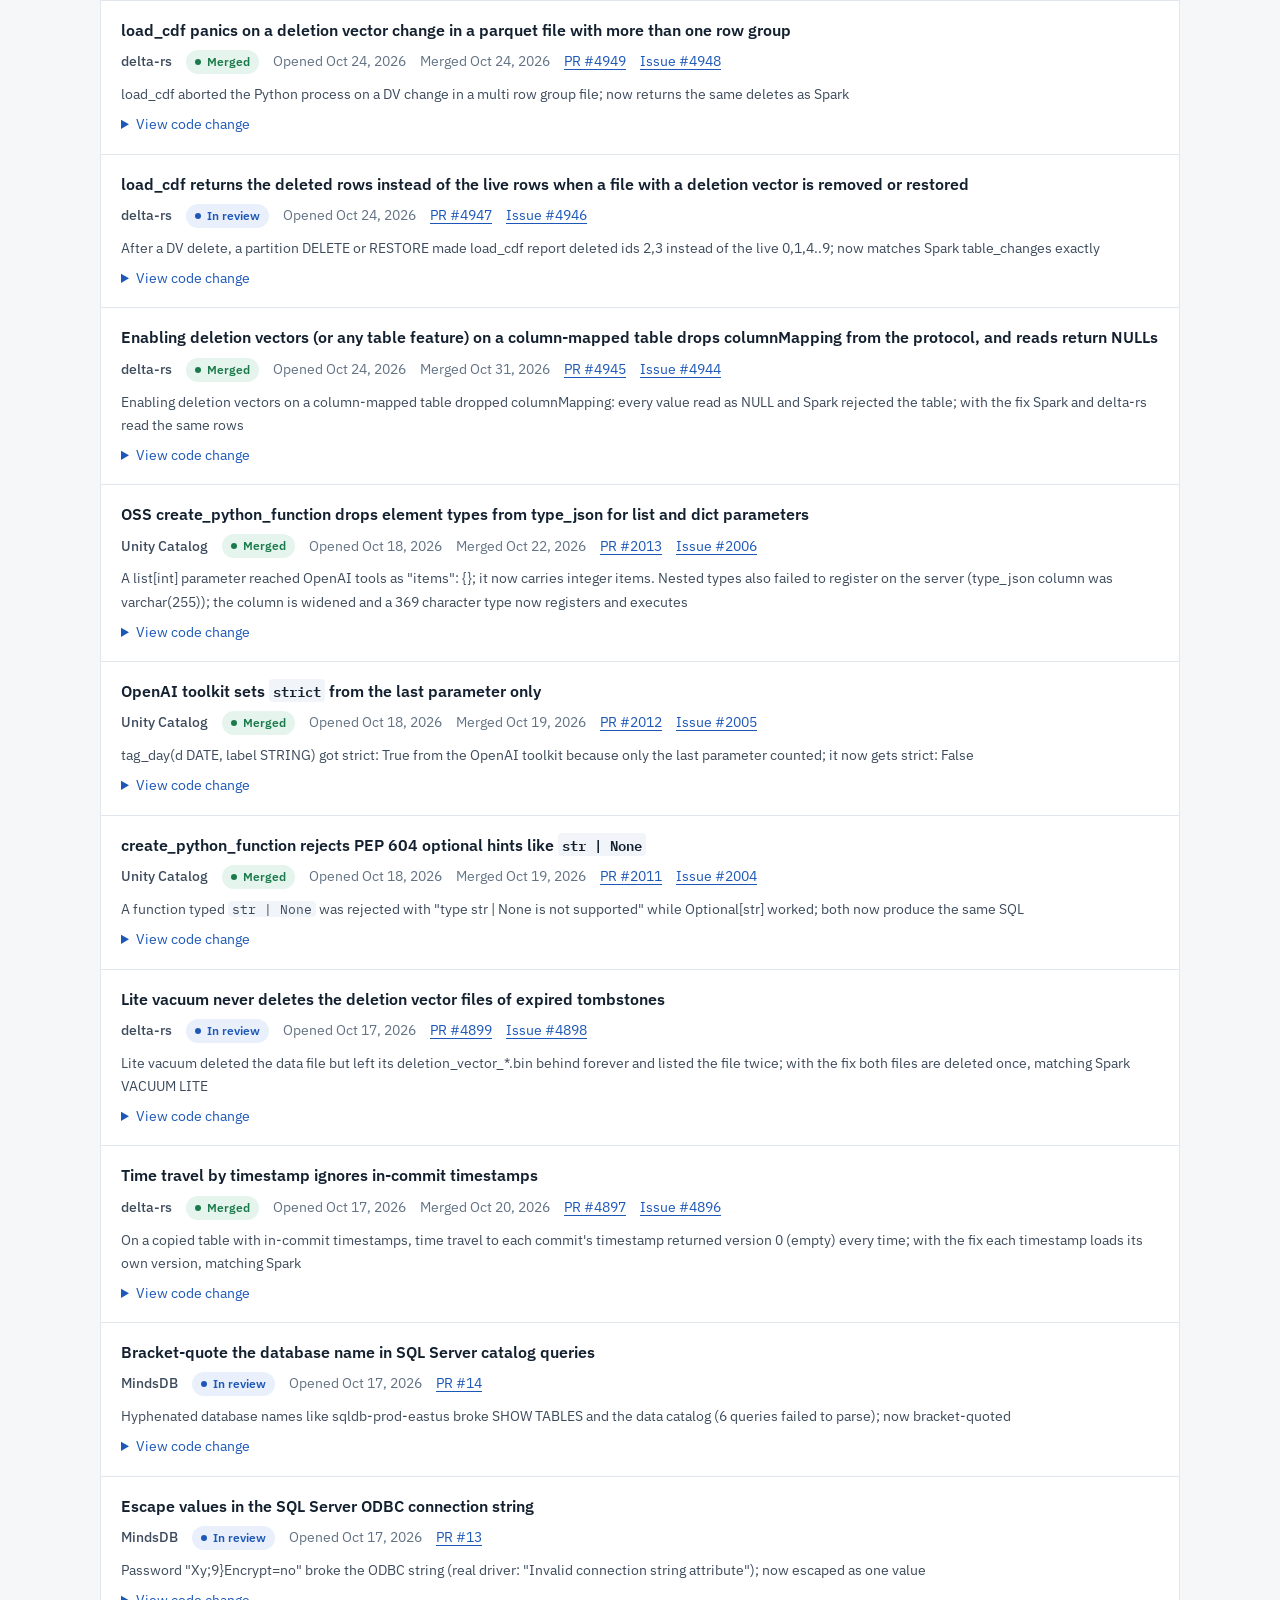
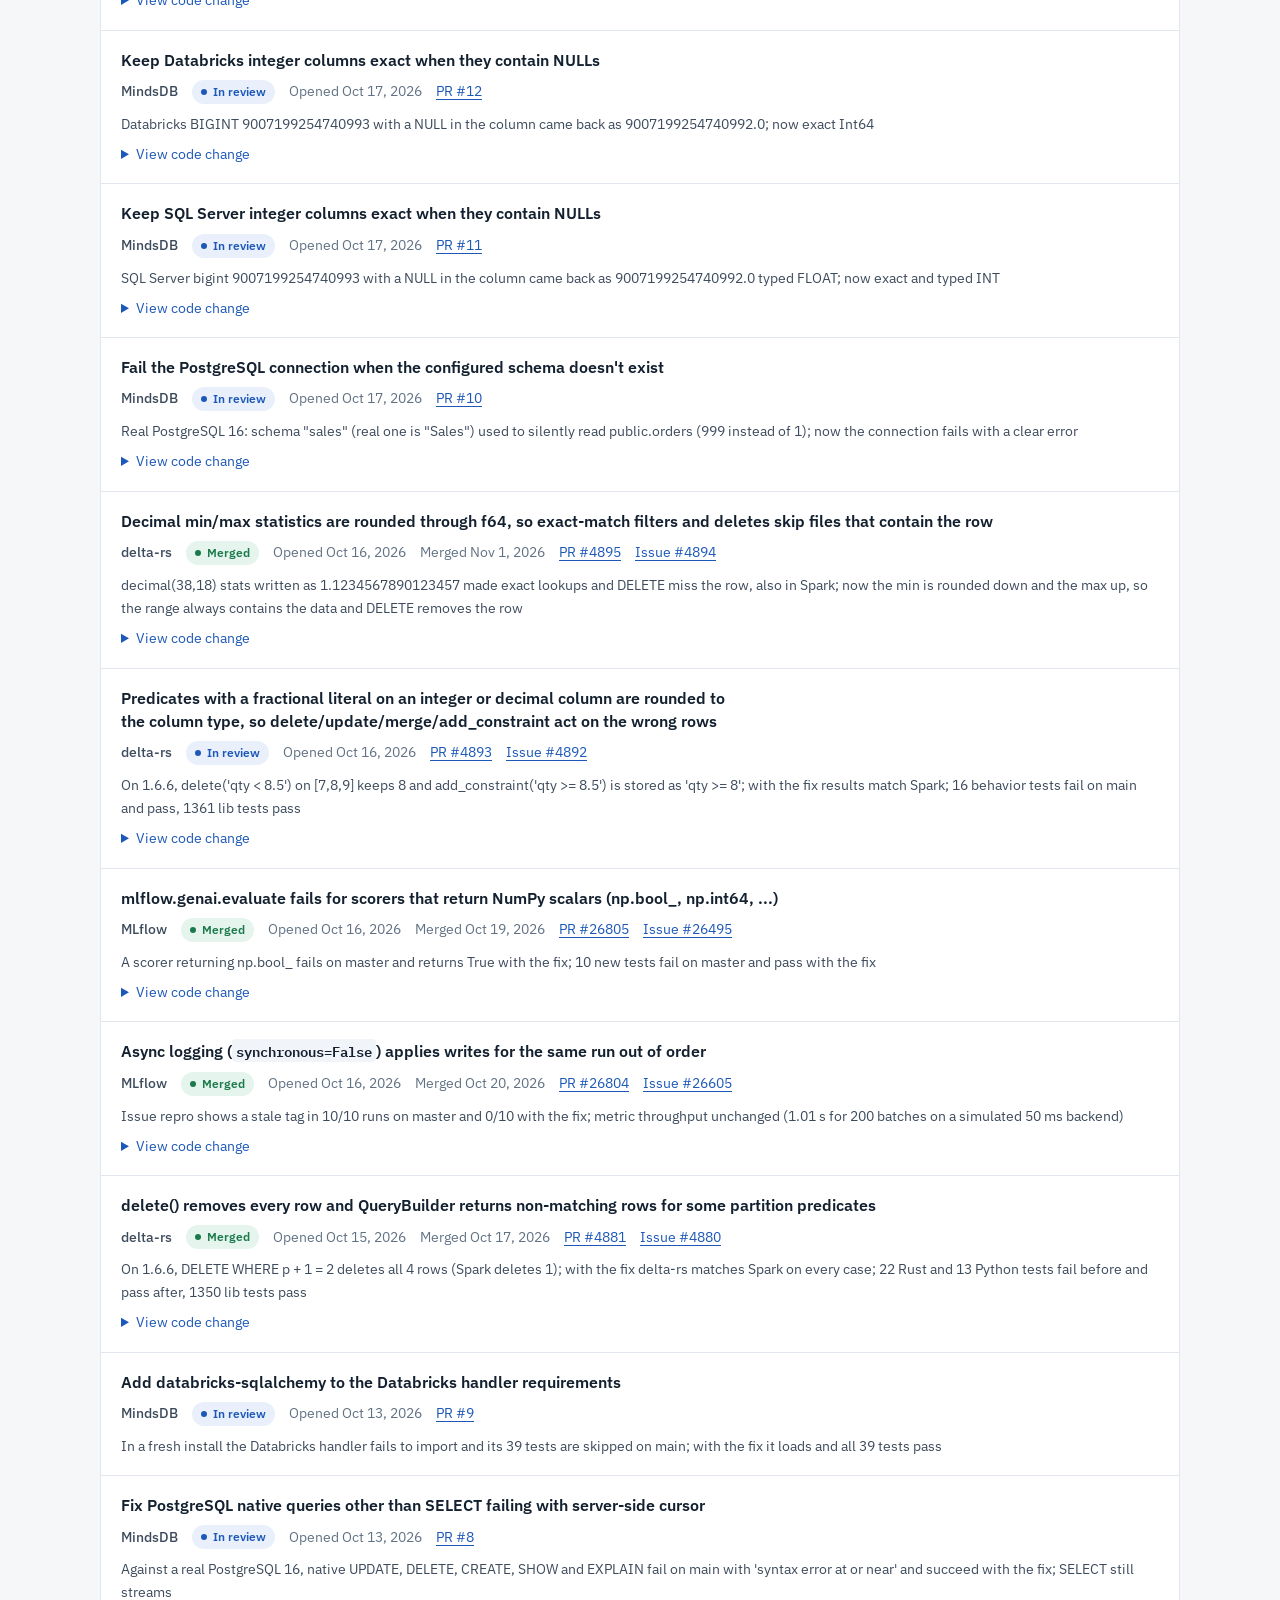
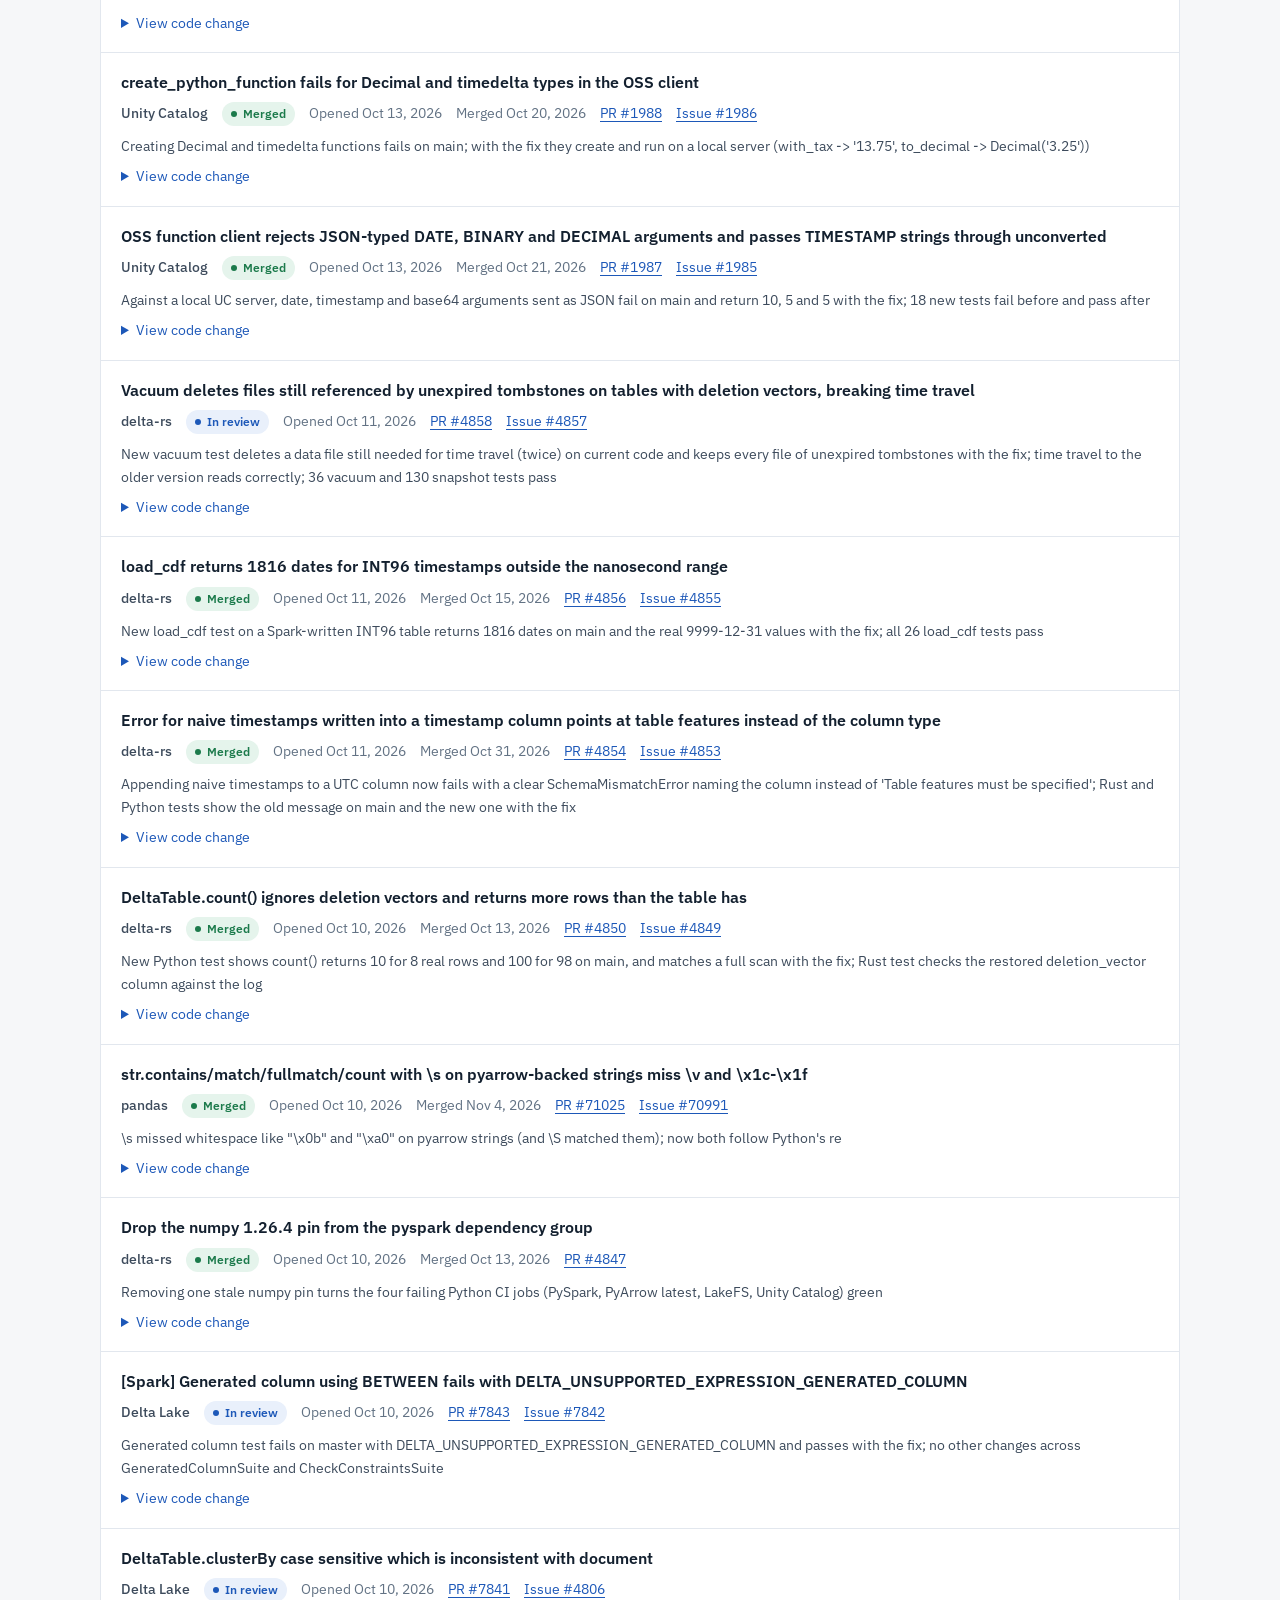
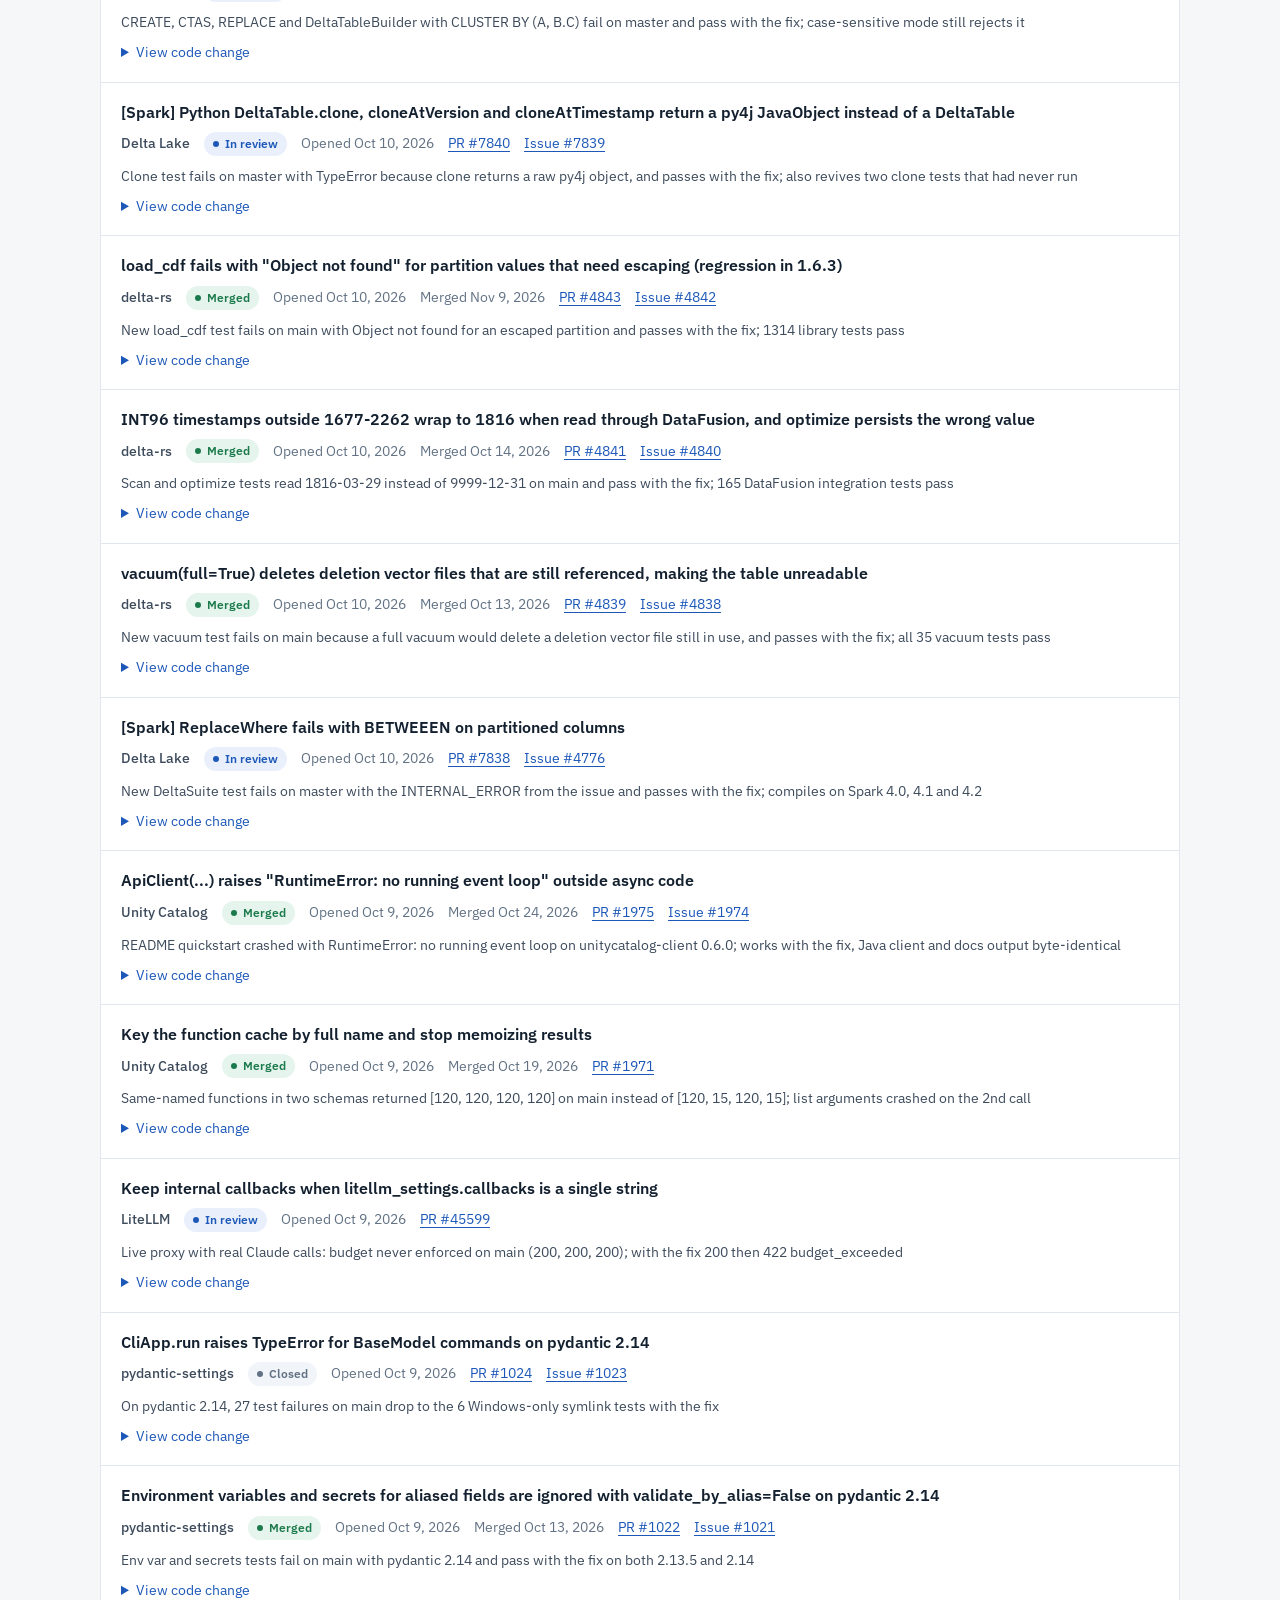
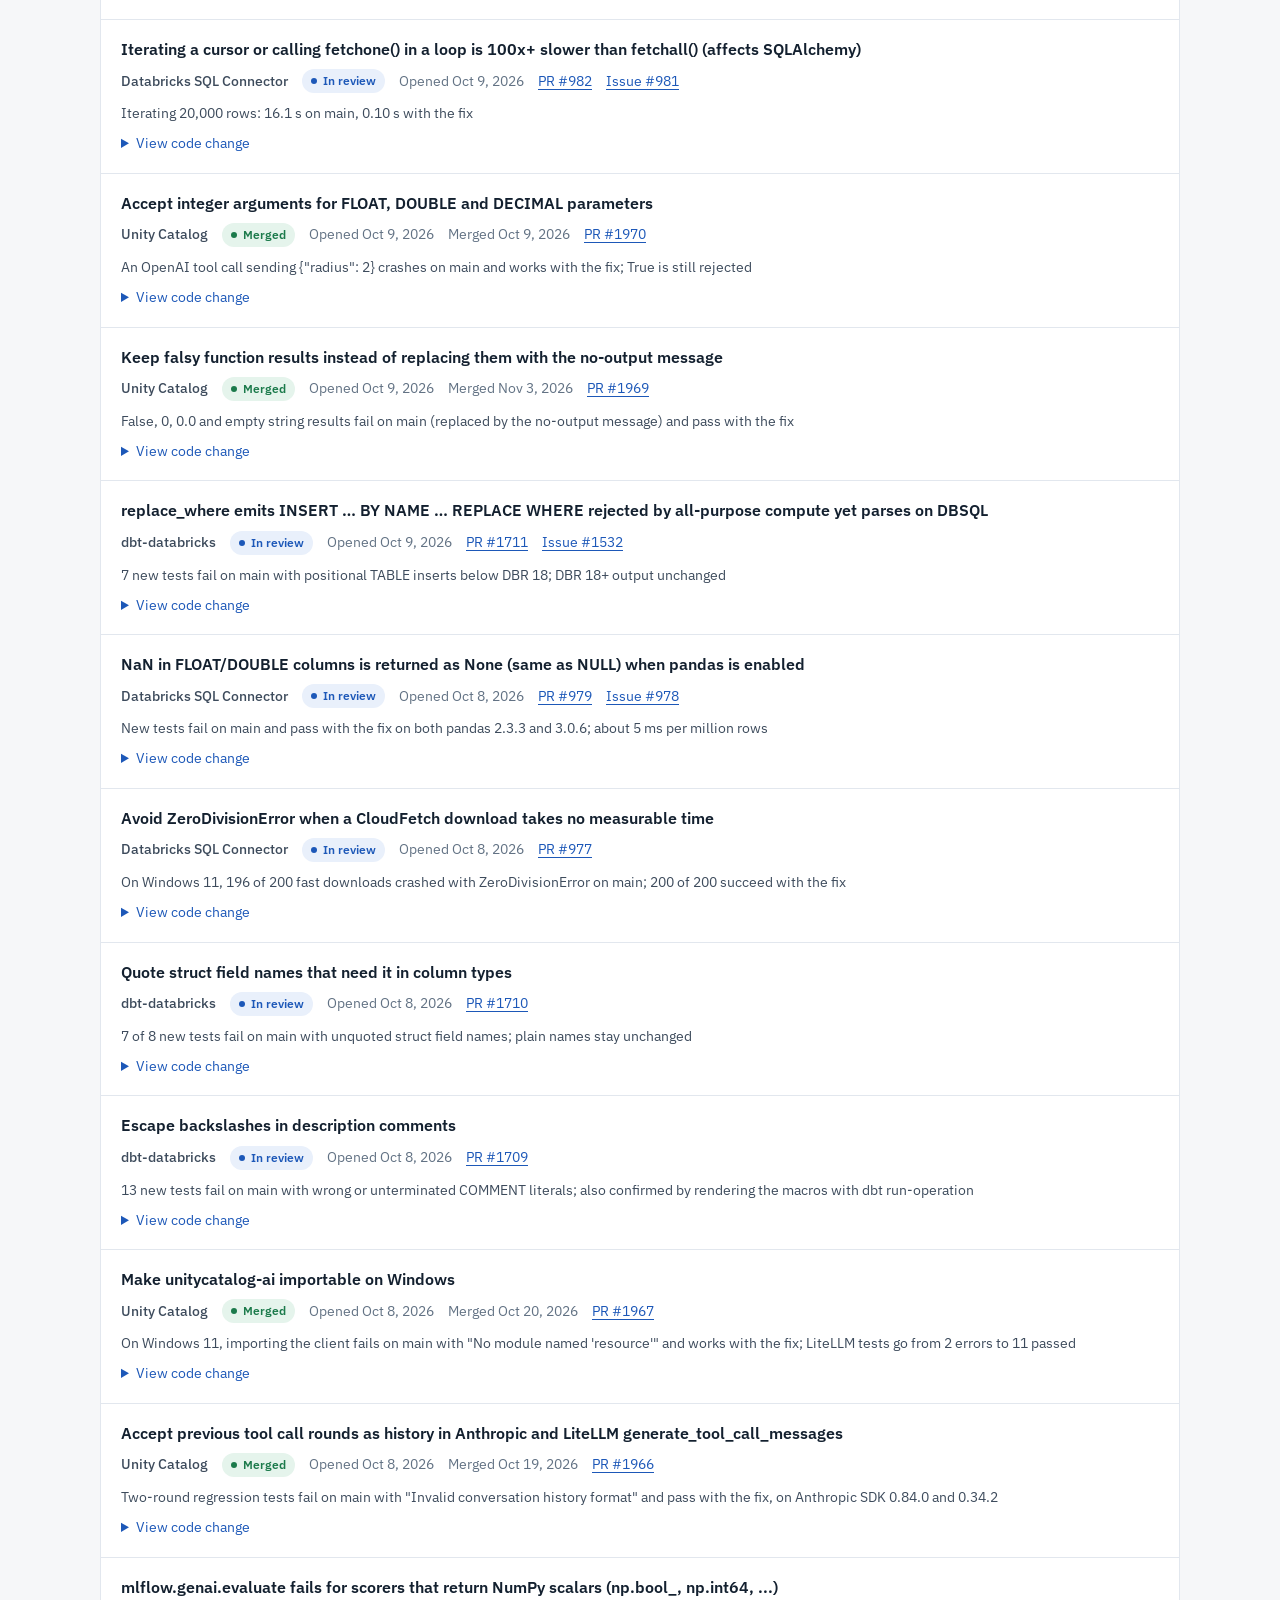
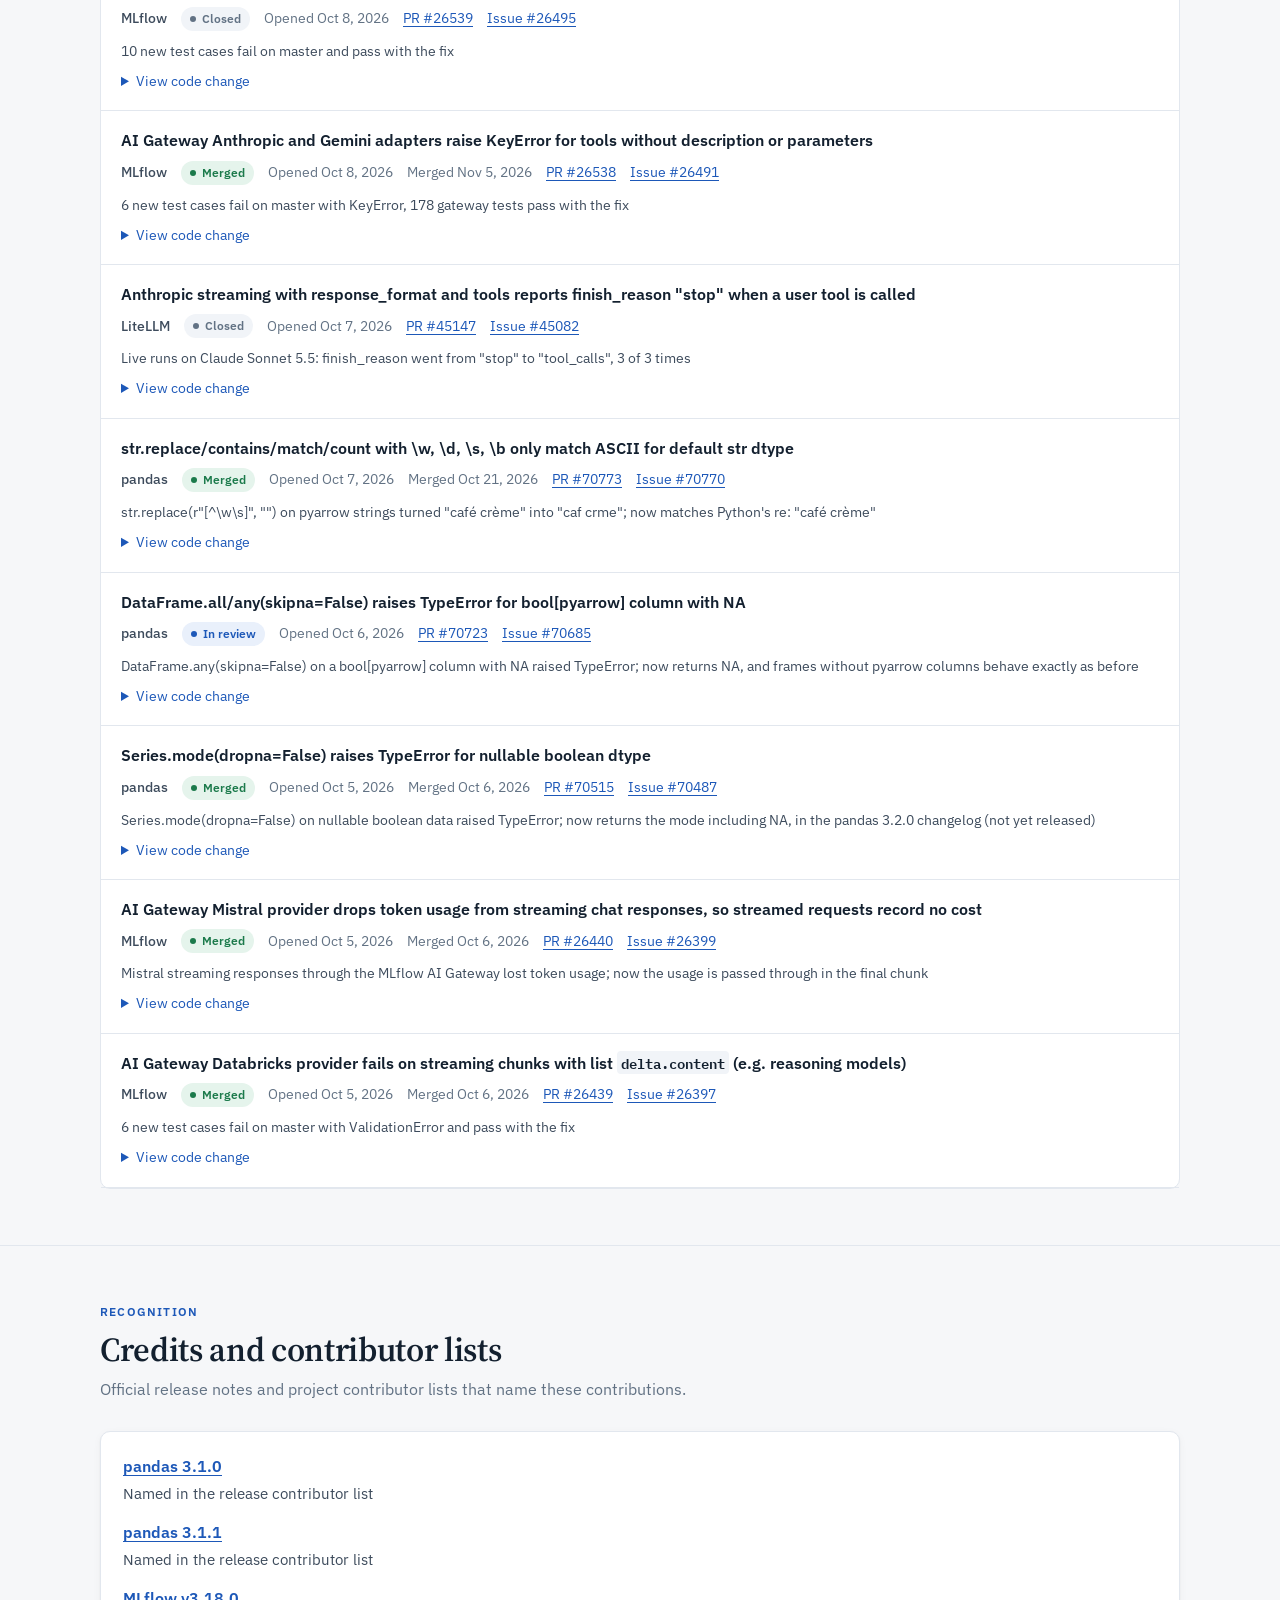
==== commit 647f139a: "Show contributor rank on each library card and in the credits list, retry dropped connections" ====
--- a/bugs.html
+++ b/bugs.html
@@ -27,6 +27,9 @@
   button.stat { font: inherit; color: inherit; text-align: left; cursor: pointer; }
   button.stat:hover, button.stat:focus-visible { border-color: var(--accent); }
   .back { margin-left: auto; }
+  .rank { margin: 0; font-size: 0.92rem; color: var(--muted); }
+  .rank a { color: var(--good); font-weight: 600; text-decoration: none; }
+  .rank a:hover, .rank a:focus-visible { text-decoration: underline; }
   .counts b { font-size: 1.35rem; font-weight: 600; line-height: 1.2; font-variant-numeric: tabular-nums; }
   .counts span { font-size: 0.78rem; color: var(--muted); }
   .counts .is-merged b { color: var(--good); }
@@ -120,10 +123,10 @@
     <div class="container">
       <div class="section-head">
         <p class="eyebrow">Recognition</p>
-        <h2 class="section-title">Release credits</h2>
-        <p class="section-sub">Official release notes that name these contributions.</p>
+        <h2 class="section-title">Credits and contributor lists</h2>
+        <p class="section-sub">Official release notes and project contributor lists that name these contributions.</p>
       </div>
-      <ul class="credits card">
+      <ul class="credits card" id="creditList">
         <li><a href="https://pandas.pydata.org/docs/whatsnew/v3.1.0.html">pandas 3.1.0</a><span>Named in the release contributor list</span></li>
         <li><a href="https://pandas.pydata.org/docs/whatsnew/v3.1.1.html">pandas 3.1.1</a><span>Named in the release contributor list</span></li>
         <li><a href="https://github.com/mlflow/mlflow/releases/tag/v3.18.0">MLflow v3.18.0</a><span>Release notes credit 4 pull requests to @maharanay22</span></li>
@@ -195,6 +198,21 @@
       stat(fixes.length, 'Pull requests opened', '', function () { onFilter('all', 'all'); }),
       stat(projects.length, 'Projects')
     );
+  }
+
+  function rankInfo(r) {
+    if (!r.period_rank && !r.contributor_rank) return null;
+    var href = r.url + '/graphs/contributors', parts = [];
+    if (r.period_rank && r.period_since) {
+      var d = r.period_since.split('-');
+      href += '?from=' + Number(d[1]) + '%2F' + Number(d[2]) + '%2F' + d[0];
+      parts.push('#' + r.period_rank + ' of ' + r.period_total + ' contributors since ' + fmtDate(r.period_since) +
+        ' (' + r.period_commits + (r.period_commits === 1 ? ' commit)' : ' commits)'));
+    }
+    if (r.contributor_rank) {
+      parts.push('#' + r.contributor_rank + ' of ' + (r.contributor_total >= 300 ? '300+' : String(r.contributor_total)) + ' all time');
+    }
+    return { href: href, text: parts.join(' · ') };
   }
 
   function libraryCard(p, login, onFilter) {
@@ -232,10 +250,18 @@
     if (r.downloads_checked) reach.append(', as of ' + fmtDate(r.downloads_checked));
     card.append(reach);
 
+    var rank = rankInfo(r);
+    if (rank) {
+      var rk = el('p', 'rank');
+      rk.append('Contributor rank: ', link(rank.text, rank.href));
+      card.append(rk);
+    }
+
     var links = el('div', 'lib-links');
     var view = el('button', 'linkbtn', 'View fixes'); view.type = 'button';
     view.addEventListener('click', function () { onFilter(r.full, 'all', card); });
     links.append(view, link('Pull requests on GitHub', r.url + '/pulls?q=is%3Apr+author%3A' + encodeURIComponent(login)));
+    if (rank) links.append(link('Contributors list', rank.href));
     card.append(links);
     return card;
   }
@@ -286,6 +312,14 @@
     }).filter(function (p) { return p.fixes.length; }).sort(function (a, b) {
       return count(b.fixes, 'merged') - count(a.fixes, 'merged') || b.fixes.length - a.fixes.length;
     });
+
+    repos.filter(function (r) { return rankInfo(r); })
+      .sort(function (a, b) { return (a.period_rank || 999) - (b.period_rank || 999) || (a.contributor_rank || 999) - (b.contributor_rank || 999); })
+      .forEach(function (r) {
+        var info = rankInfo(r), li = el('li');
+        li.append(link(r.name + ' contributors', info.href), el('span', null, info.text));
+        $('creditList').append(li);
+      });
 
     var q = $('q'), repoSel = $('repoSel'), statusSel = $('statusSel'), clear = $('clear'), back = $('back');
     var returnTo = null;
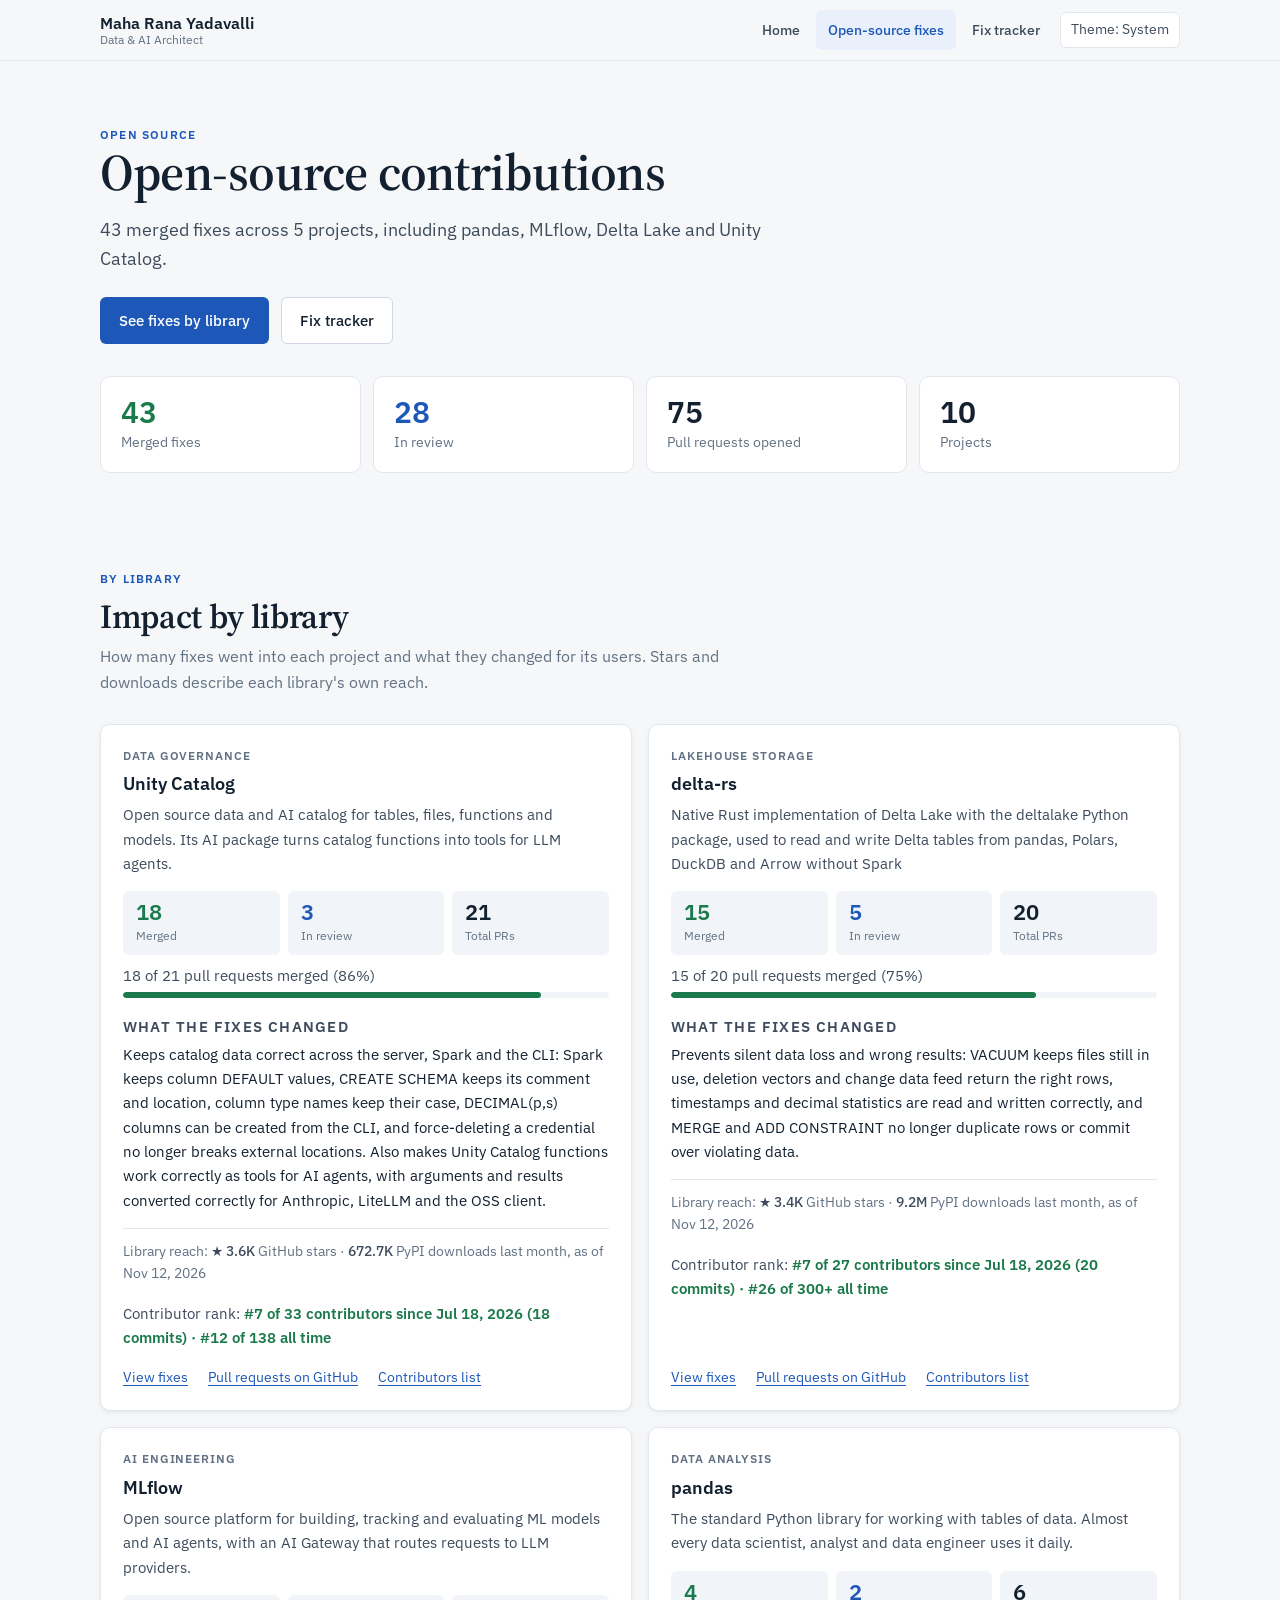
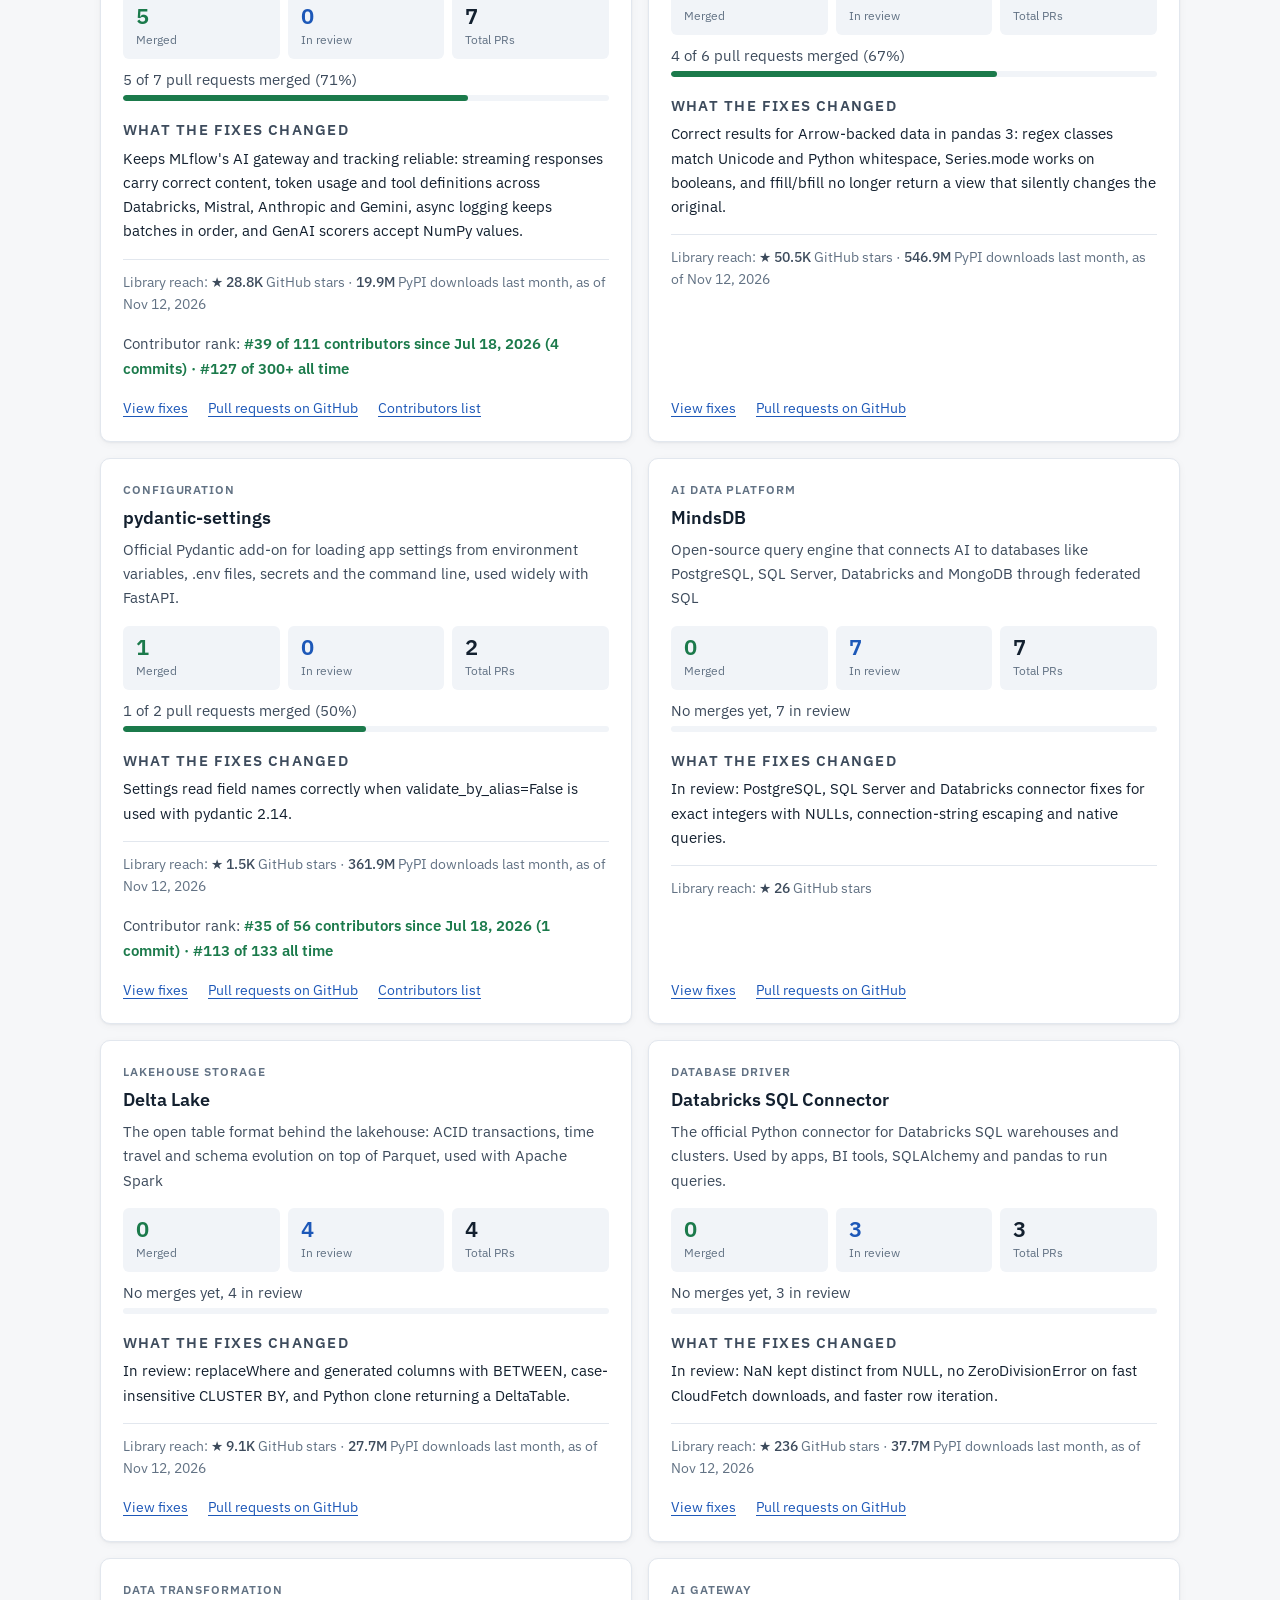
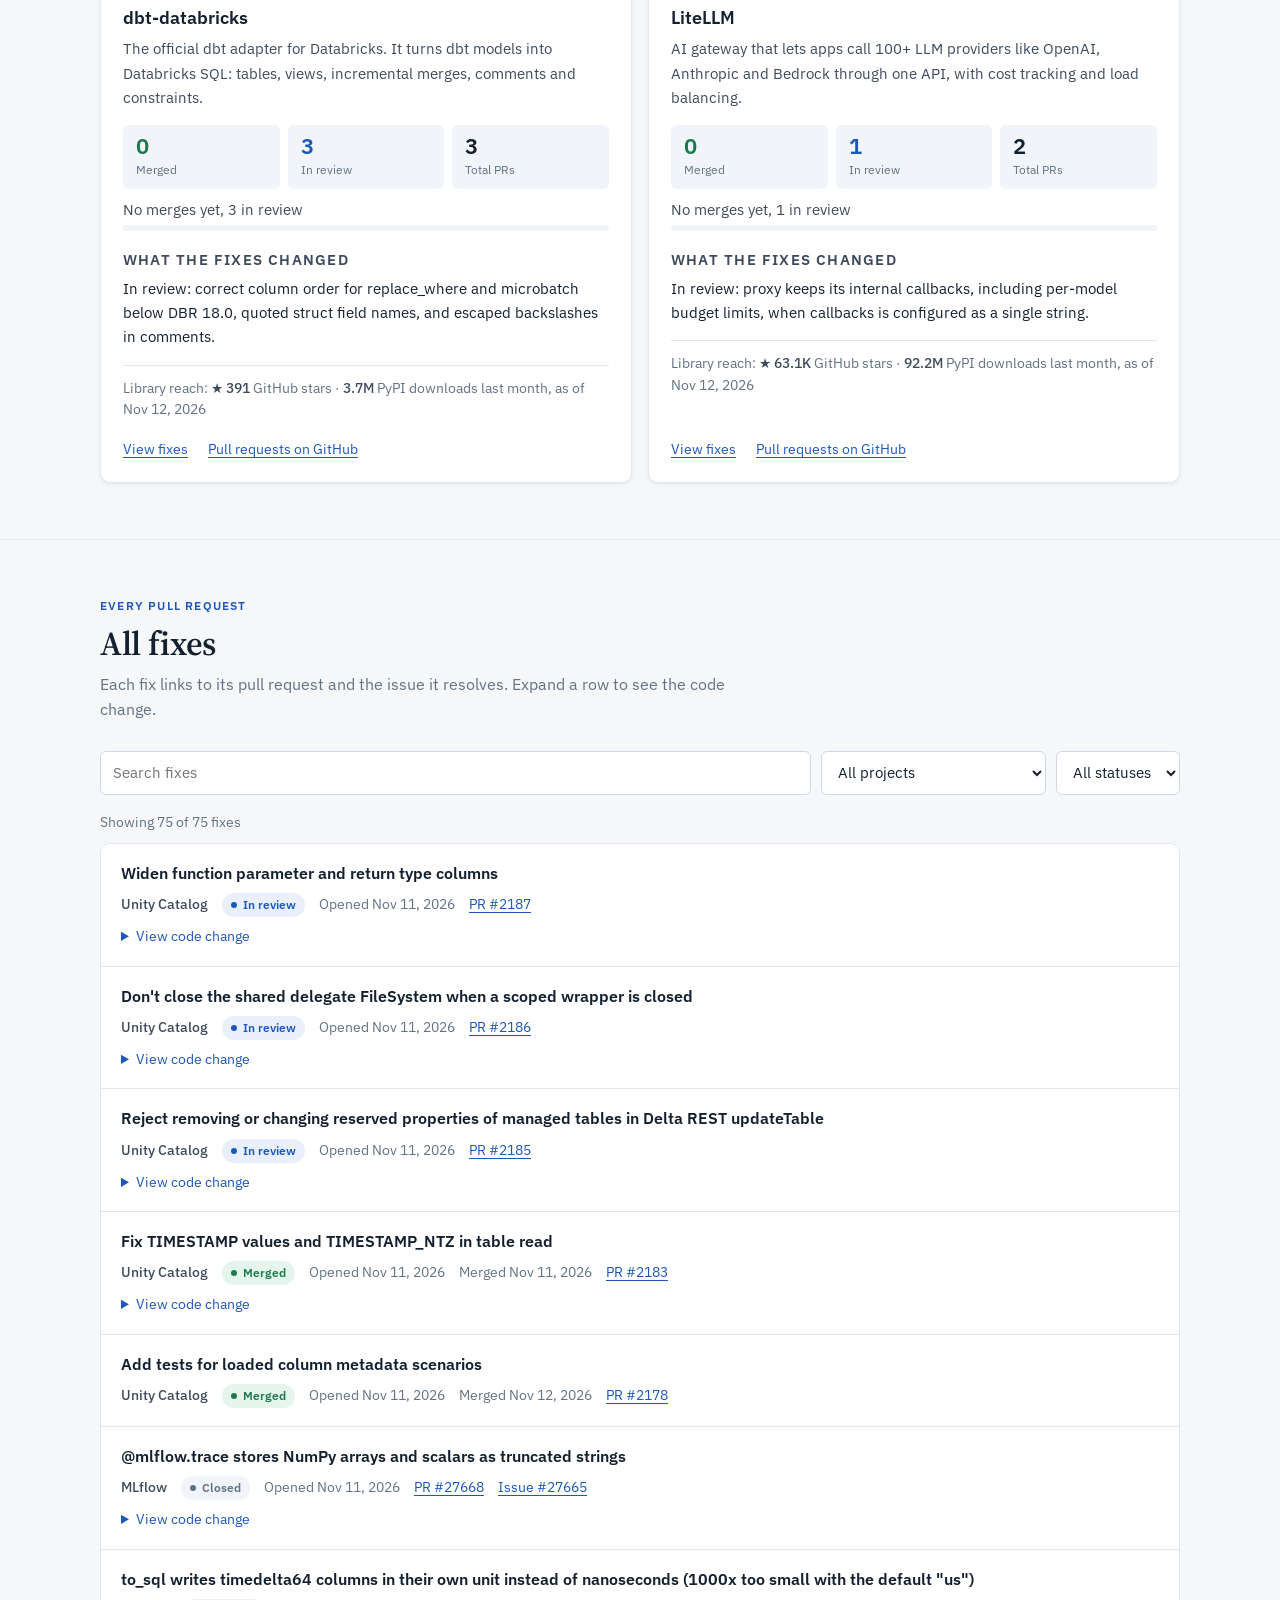
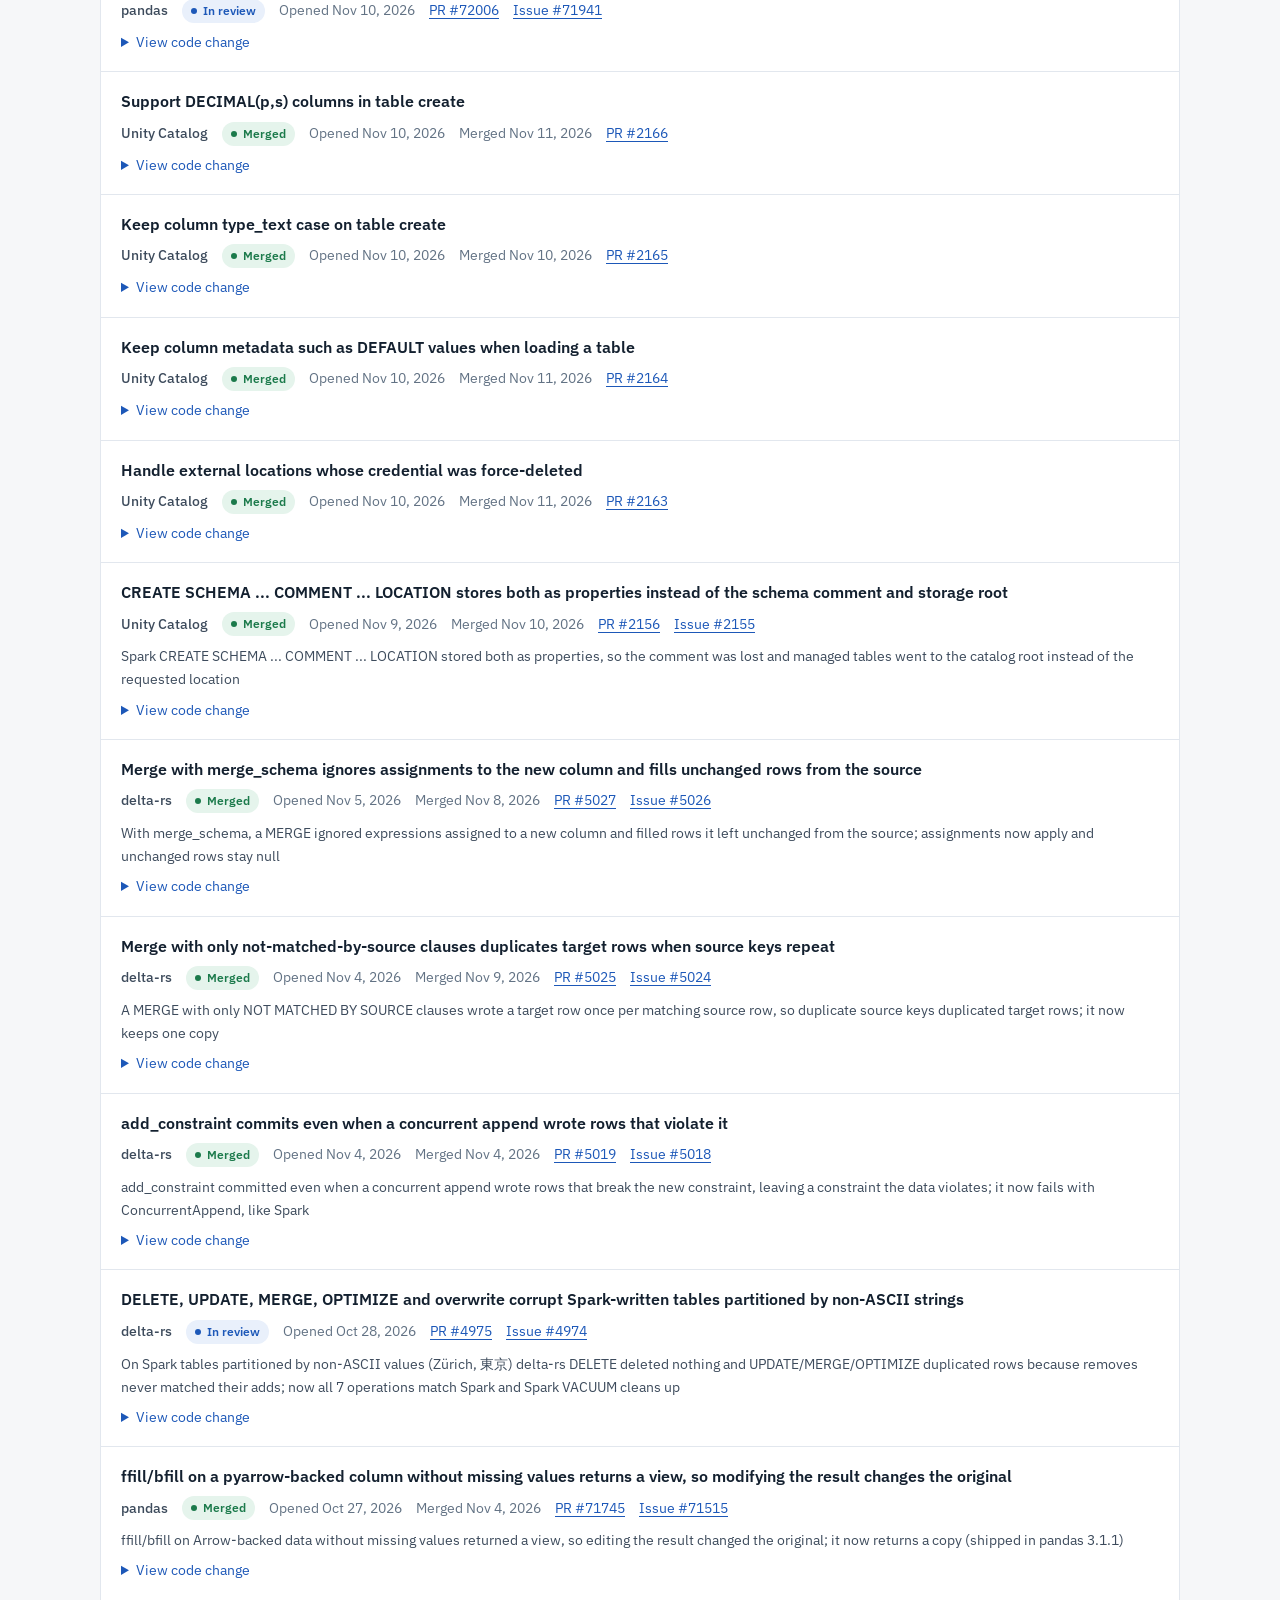
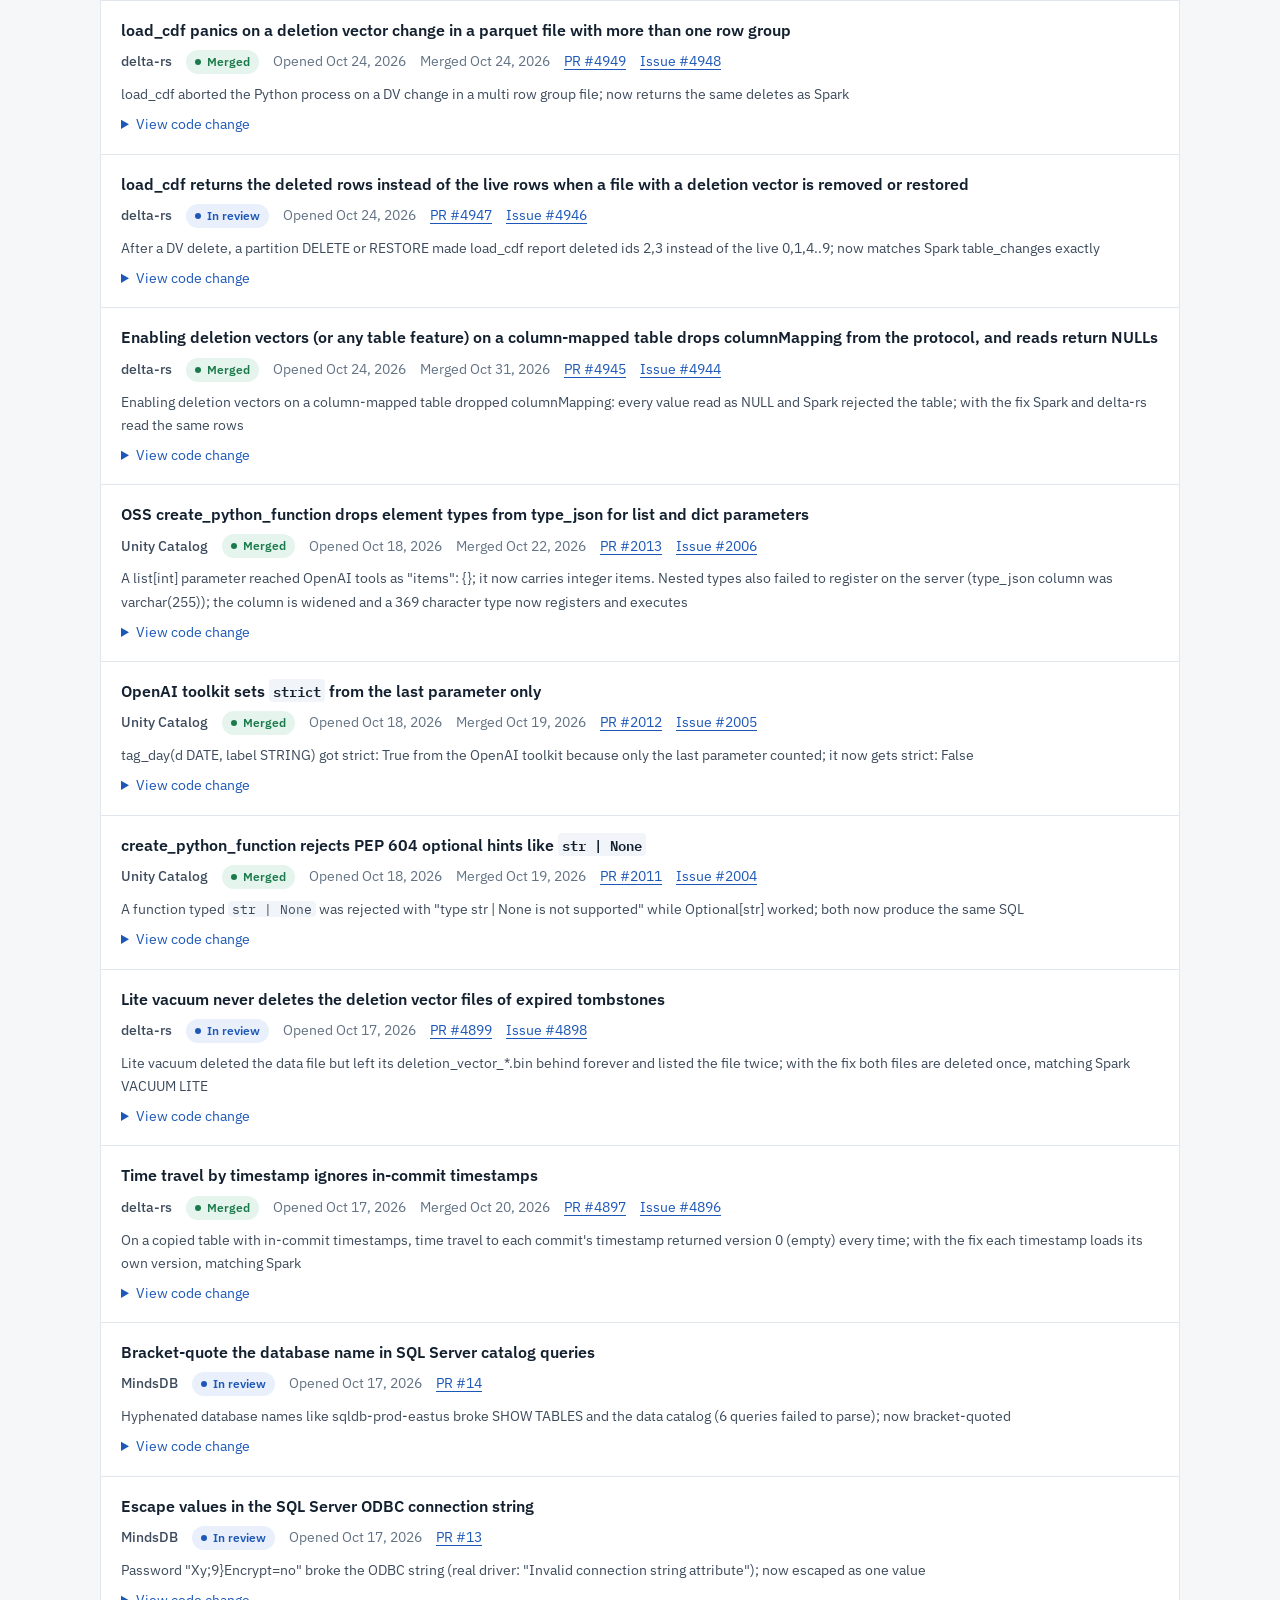
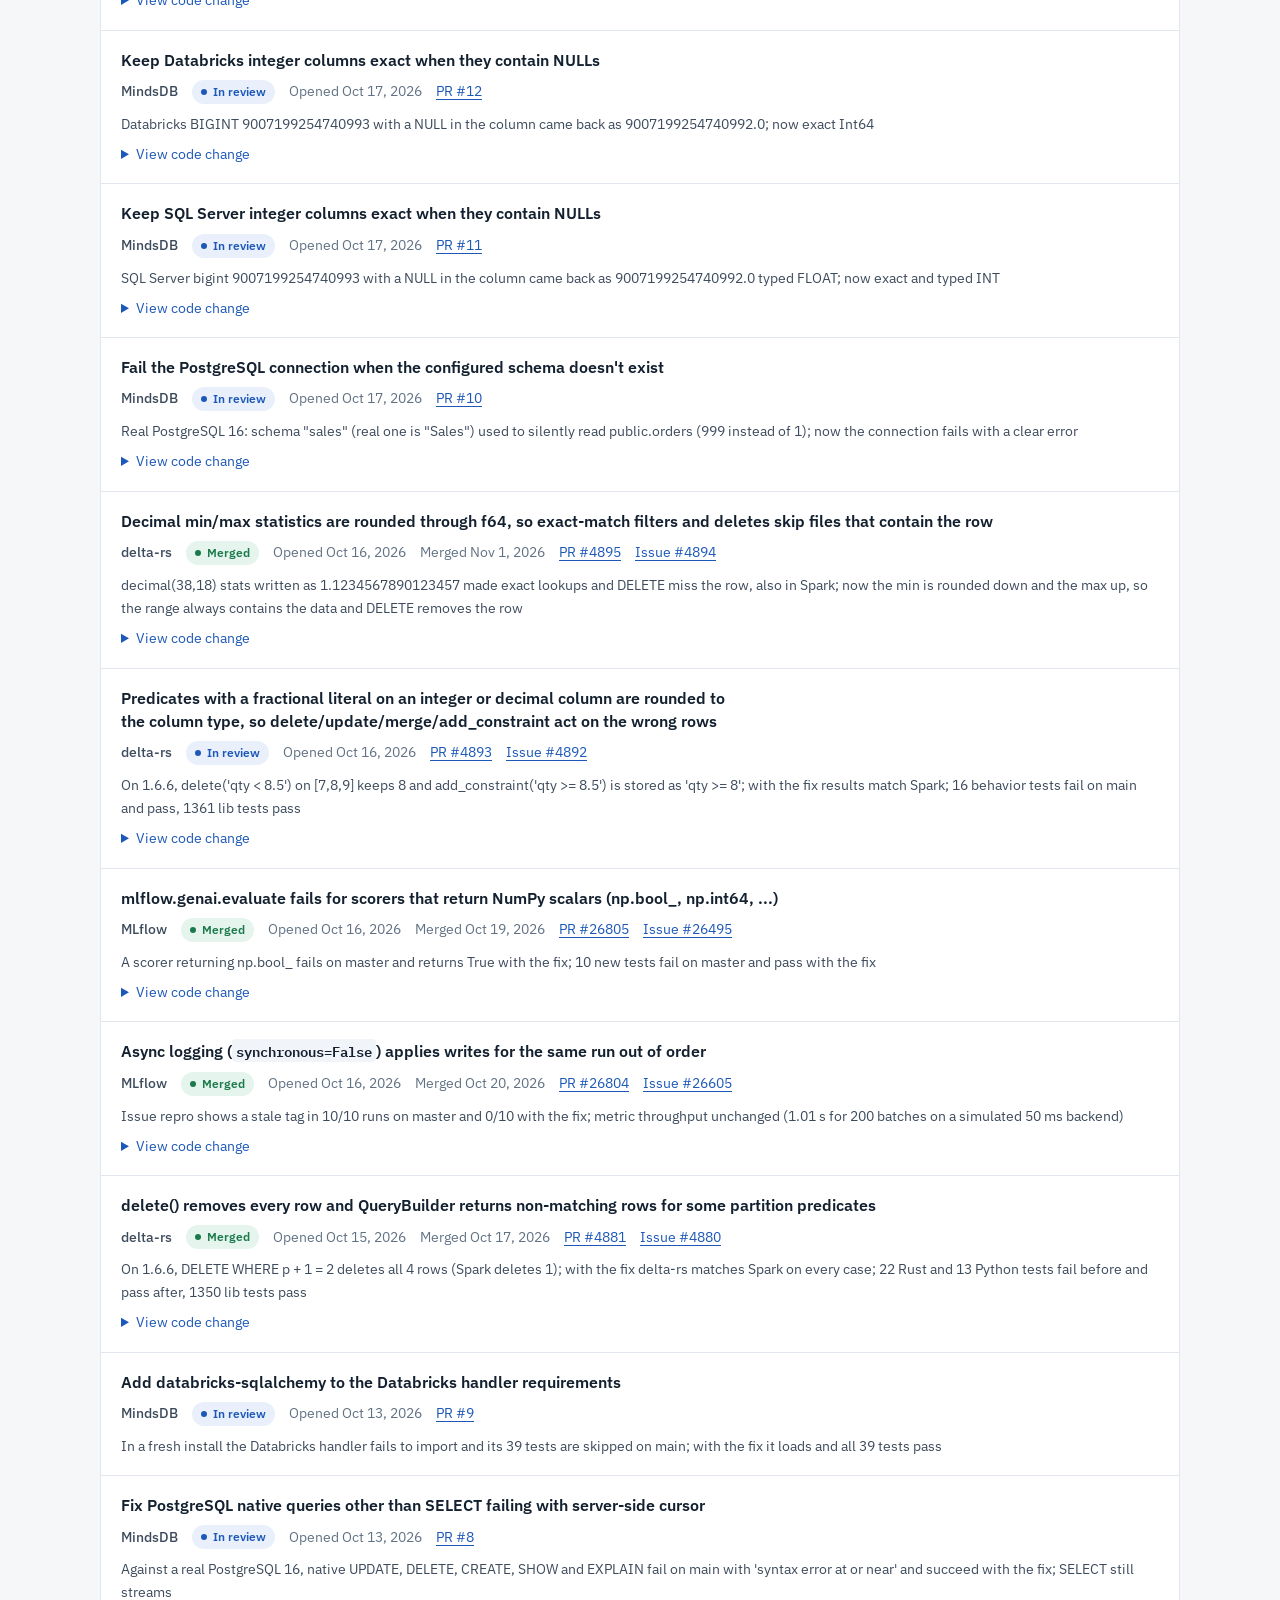
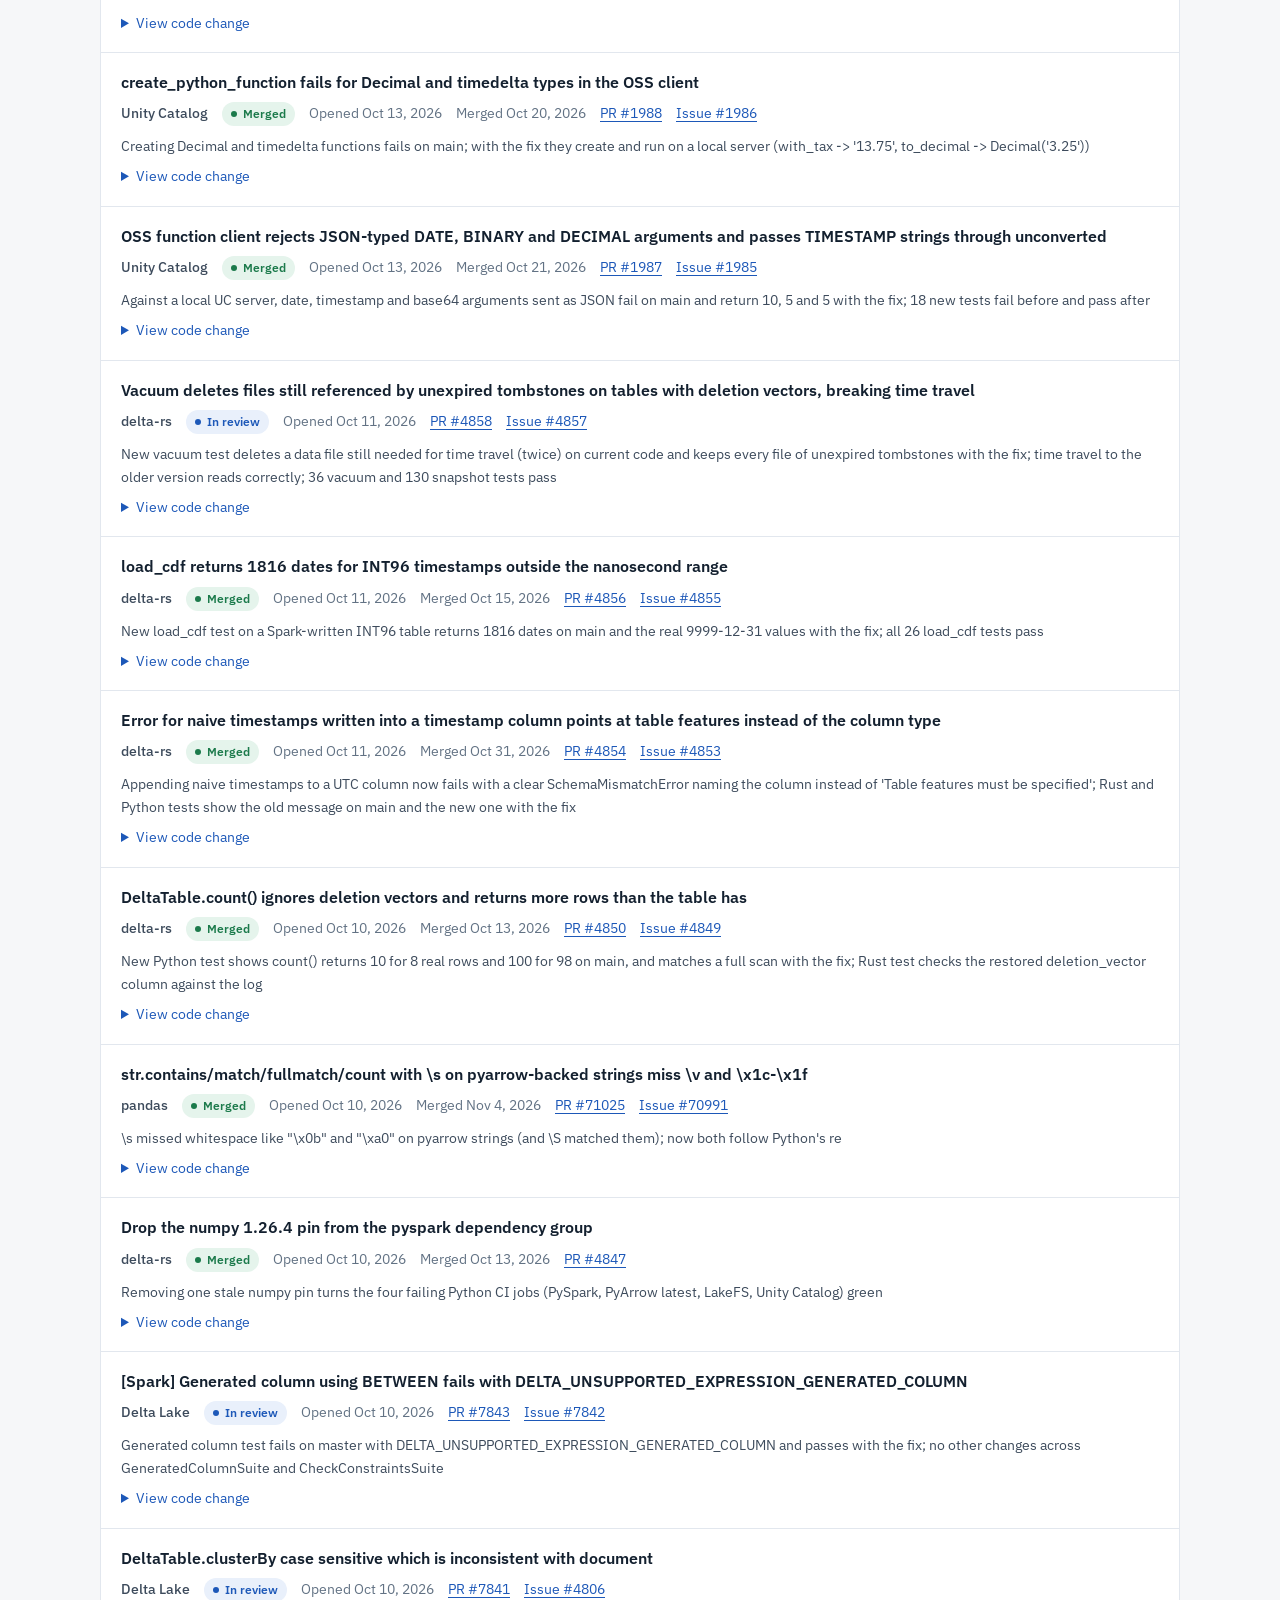
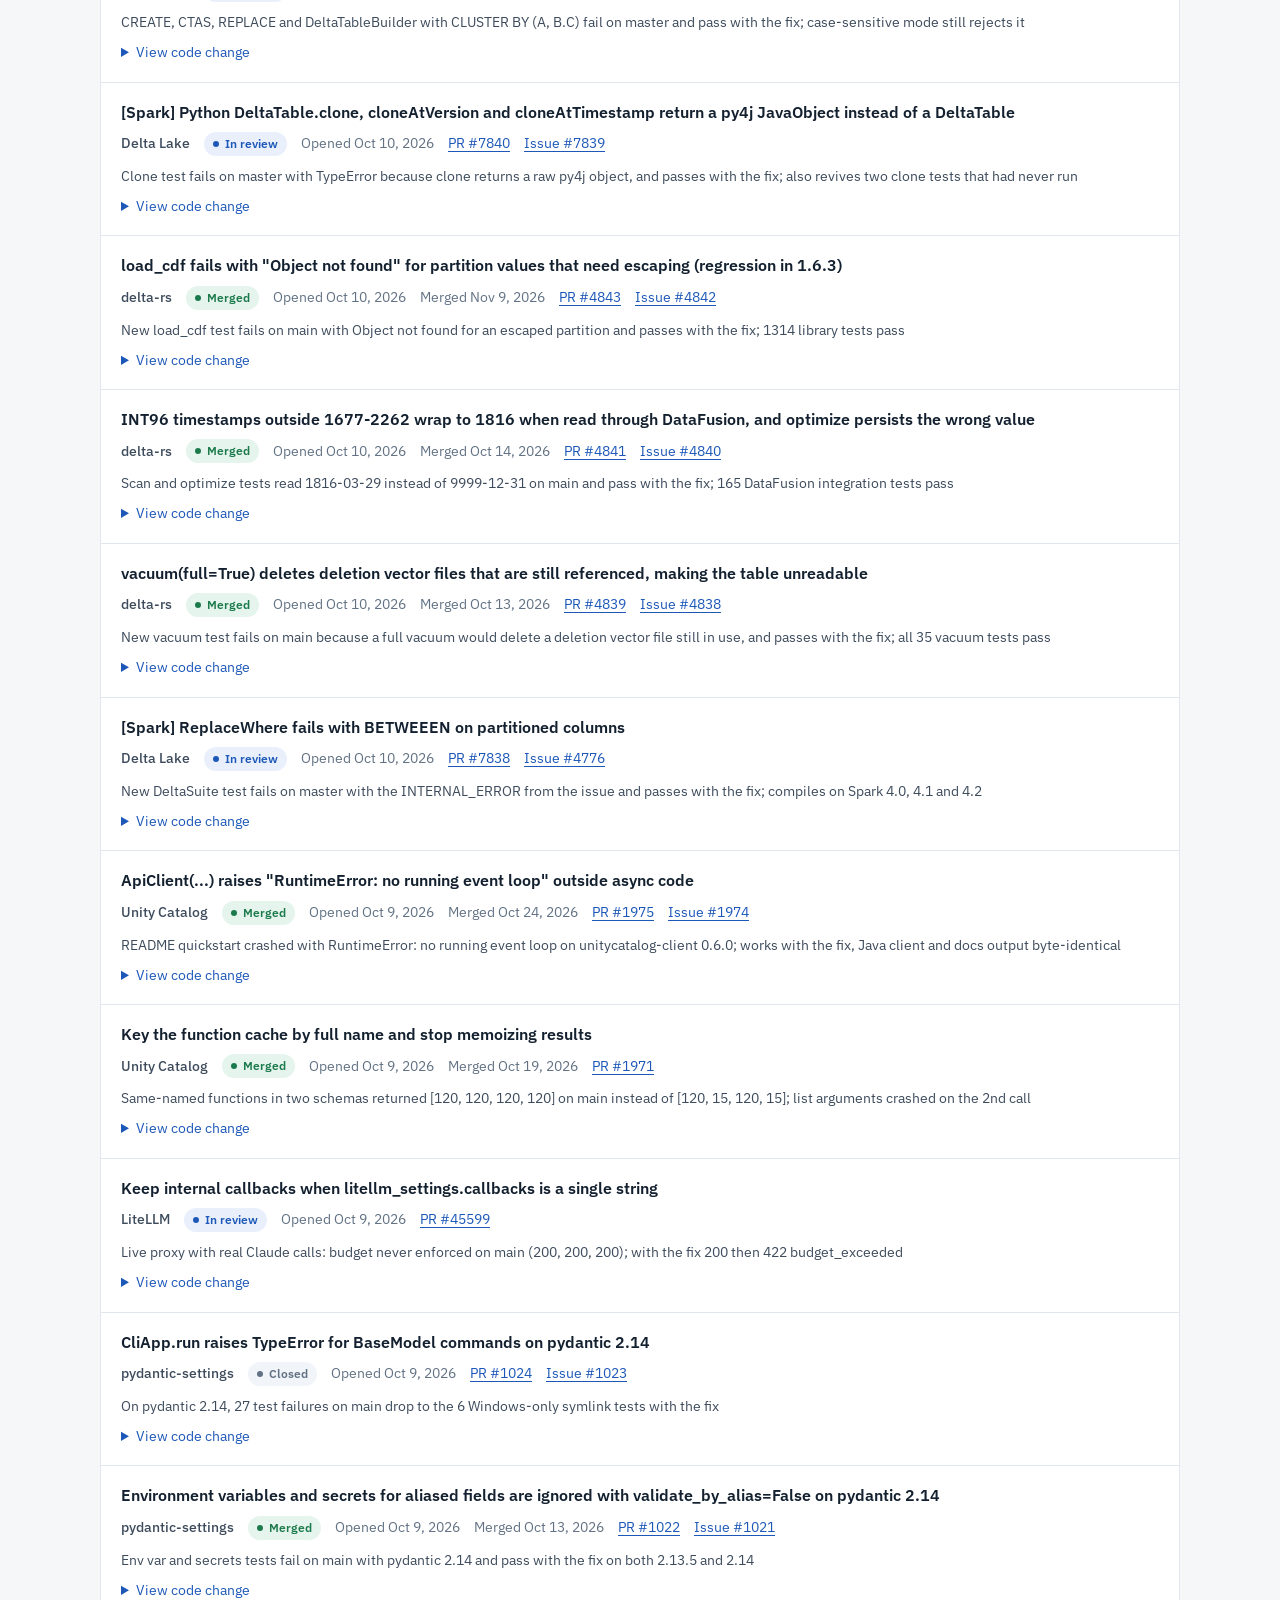
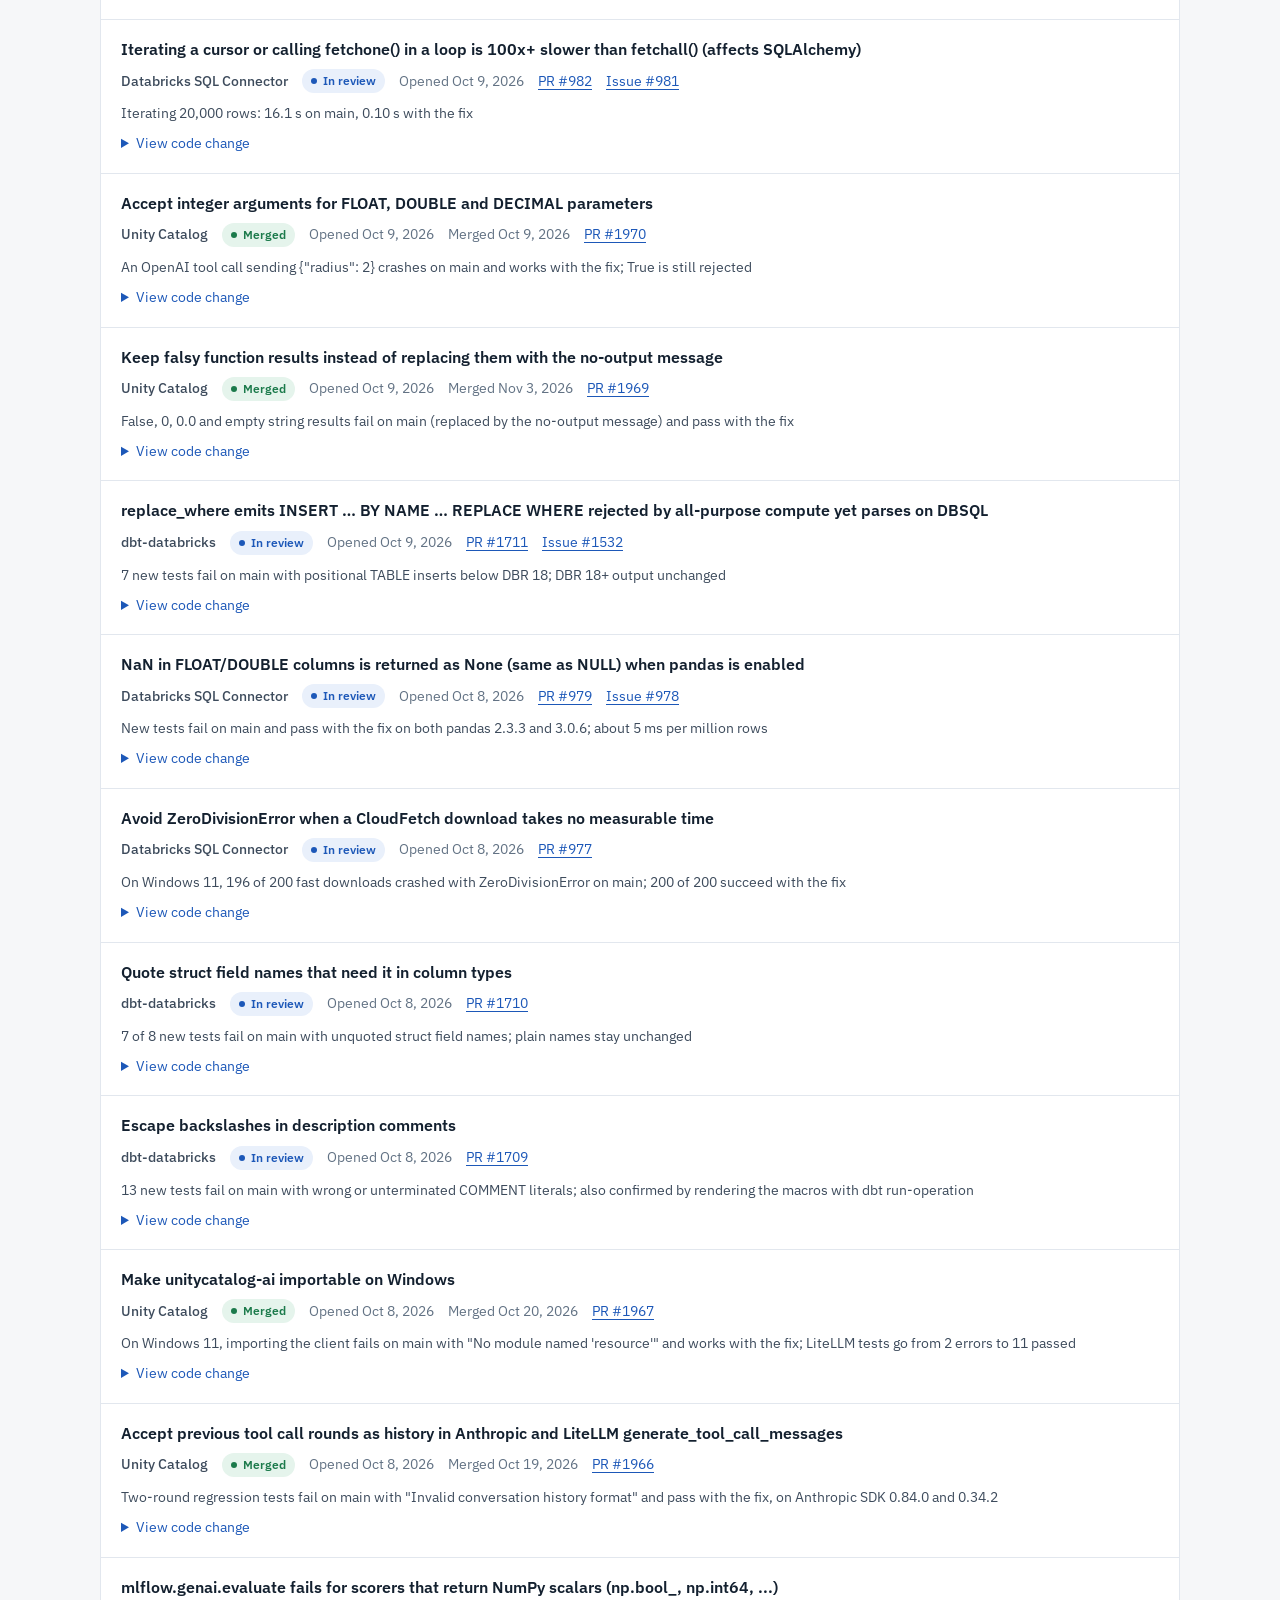
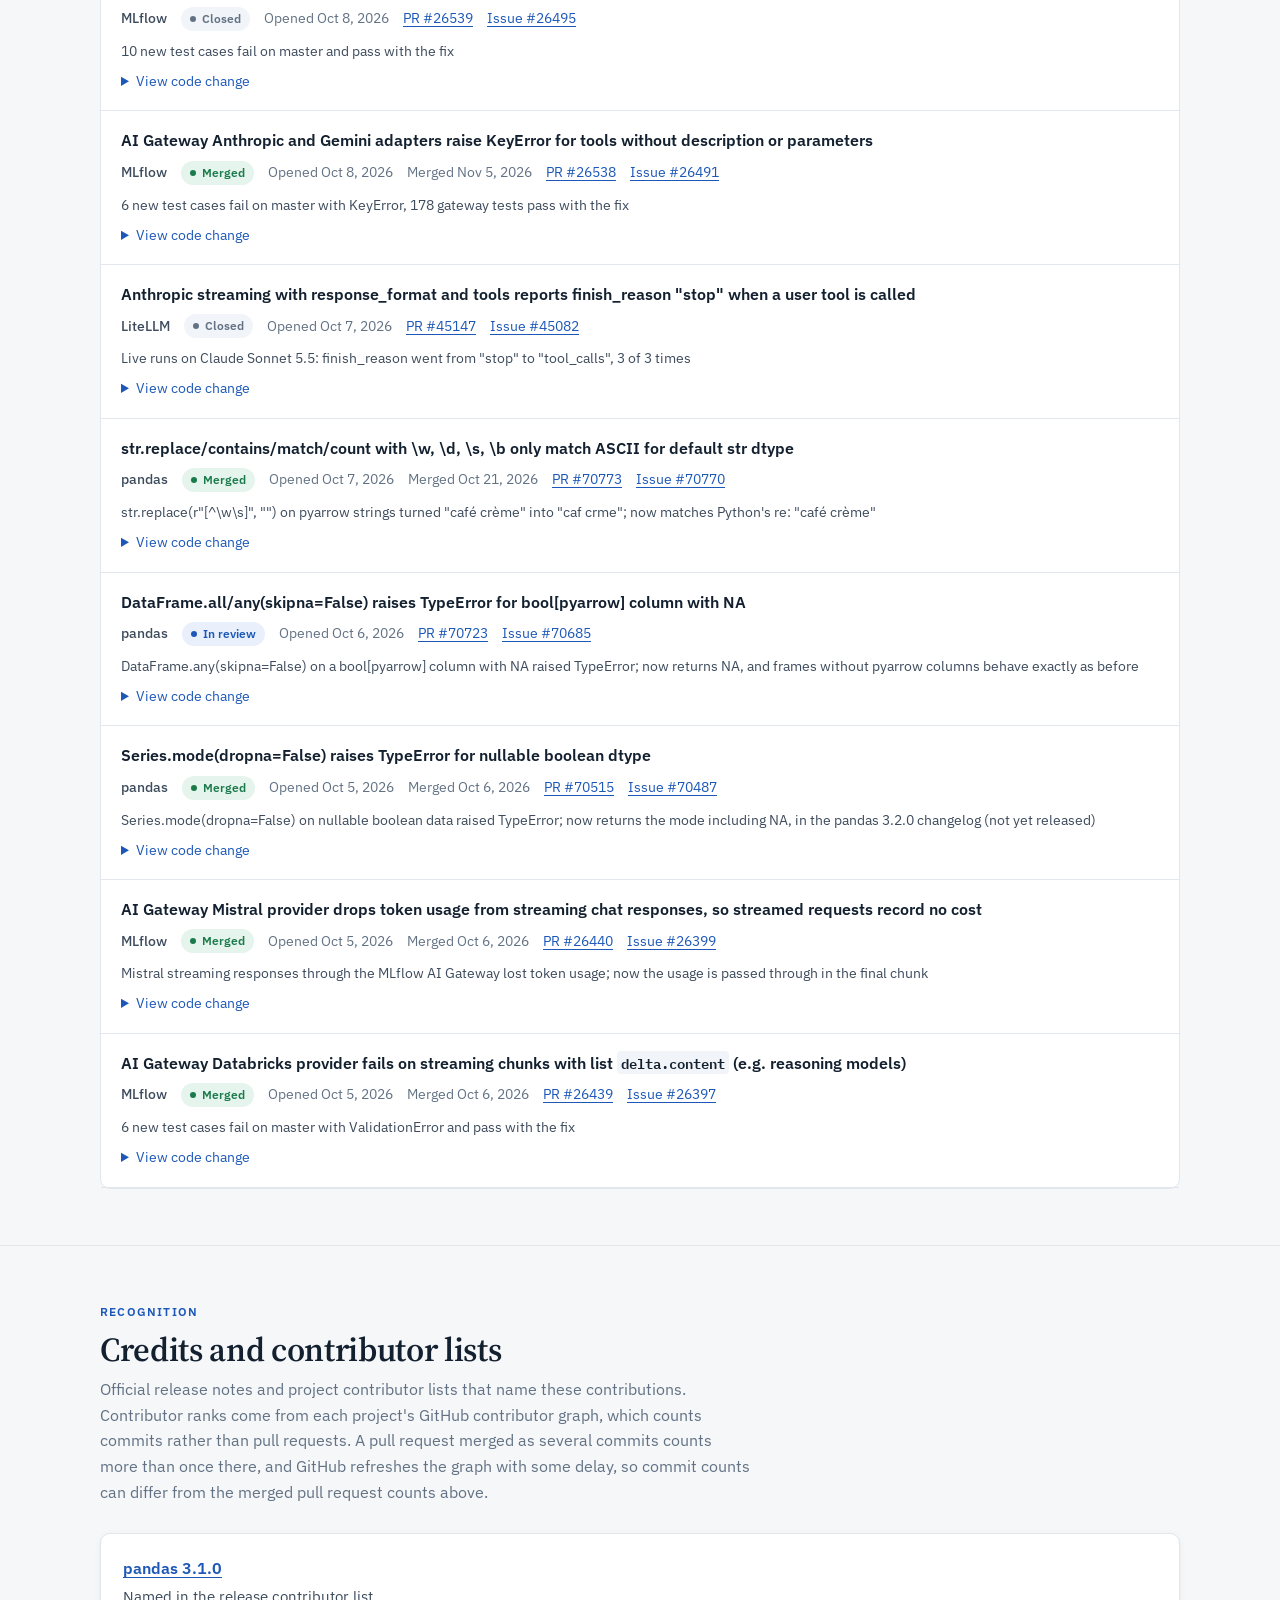
==== commit ec5bf06a: "Explain why contributor graph commit counts can differ from merged PR counts" ====
--- a/bugs.html
+++ b/bugs.html
@@ -124,7 +124,7 @@
       <div class="section-head">
         <p class="eyebrow">Recognition</p>
         <h2 class="section-title">Credits and contributor lists</h2>
-        <p class="section-sub">Official release notes and project contributor lists that name these contributions.</p>
+        <p class="section-sub">Official release notes and project contributor lists that name these contributions. Contributor ranks come from each project's GitHub contributor graph, which counts commits rather than pull requests. A pull request merged as several commits counts more than once there, and GitHub refreshes the graph with some delay, so commit counts can differ from the merged pull request counts above.</p>
       </div>
       <ul class="credits card" id="creditList">
         <li><a href="https://pandas.pydata.org/docs/whatsnew/v3.1.0.html">pandas 3.1.0</a><span>Named in the release contributor list</span></li>
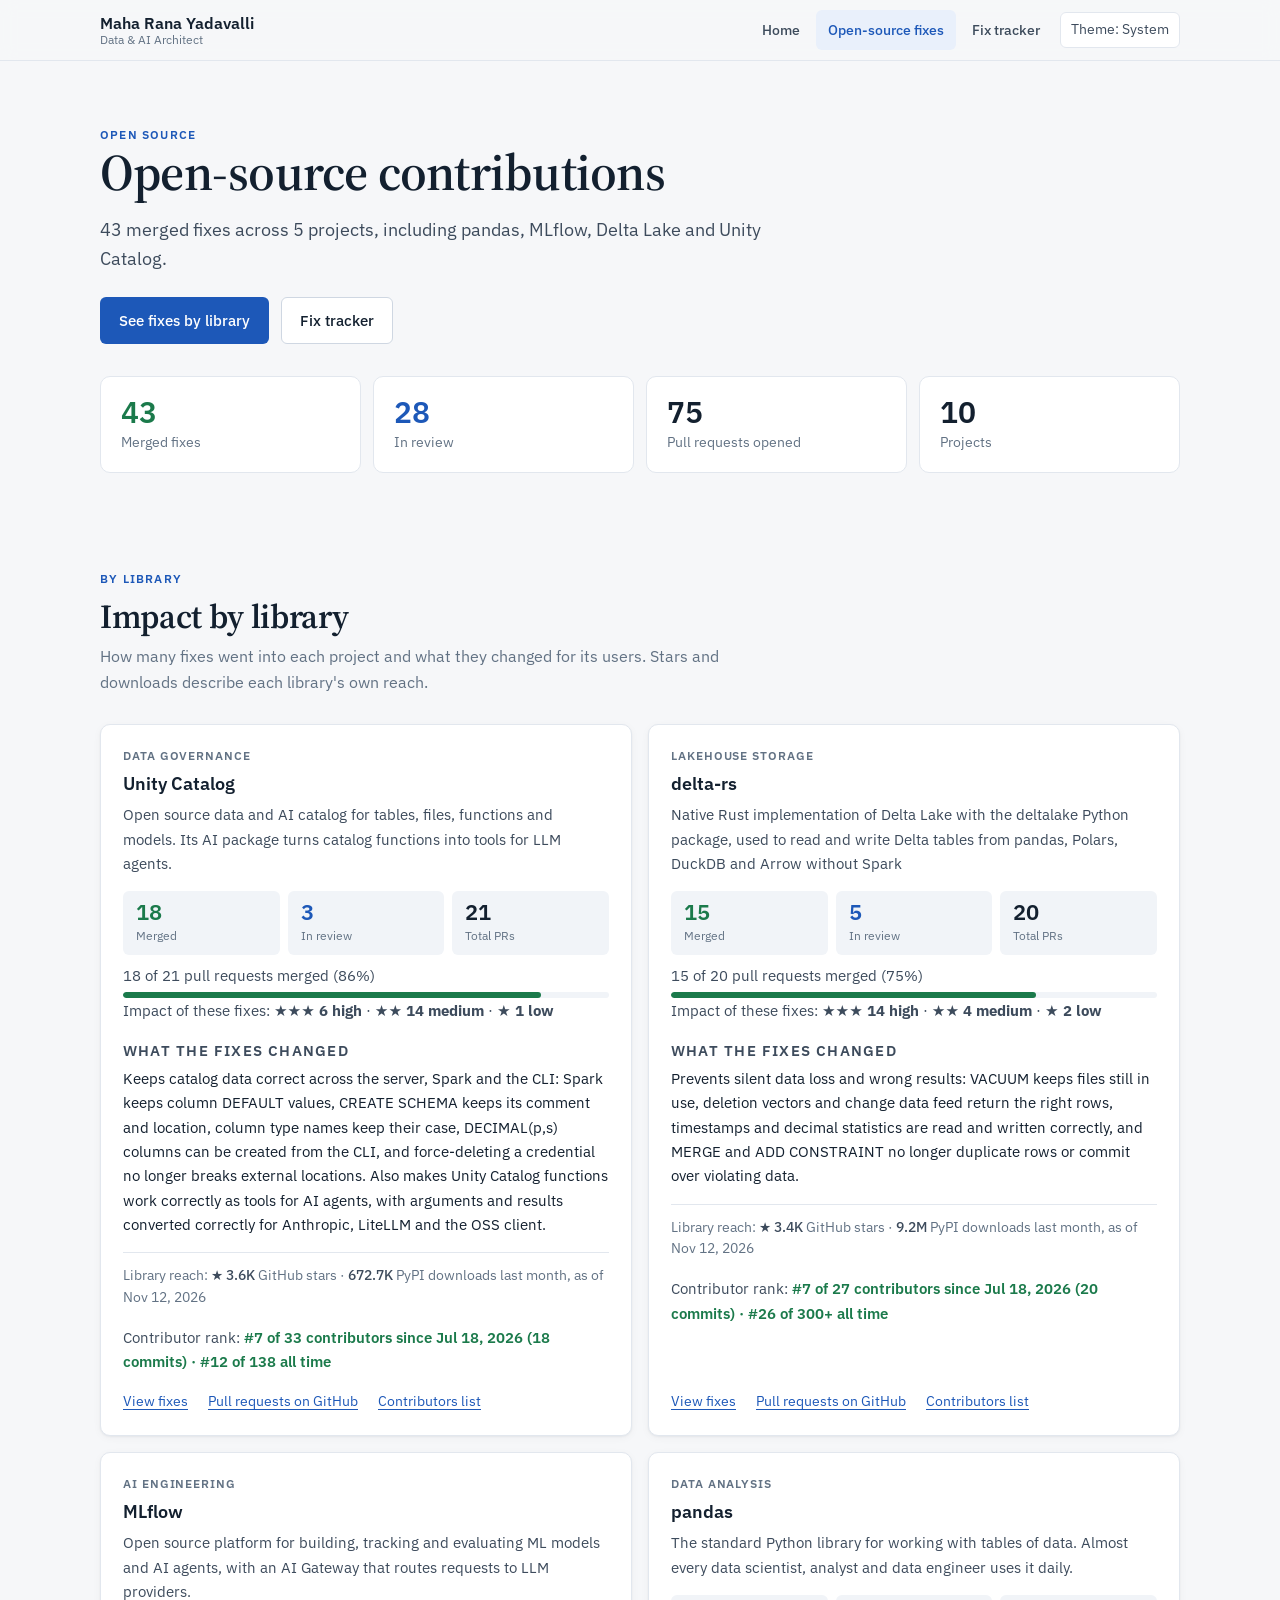
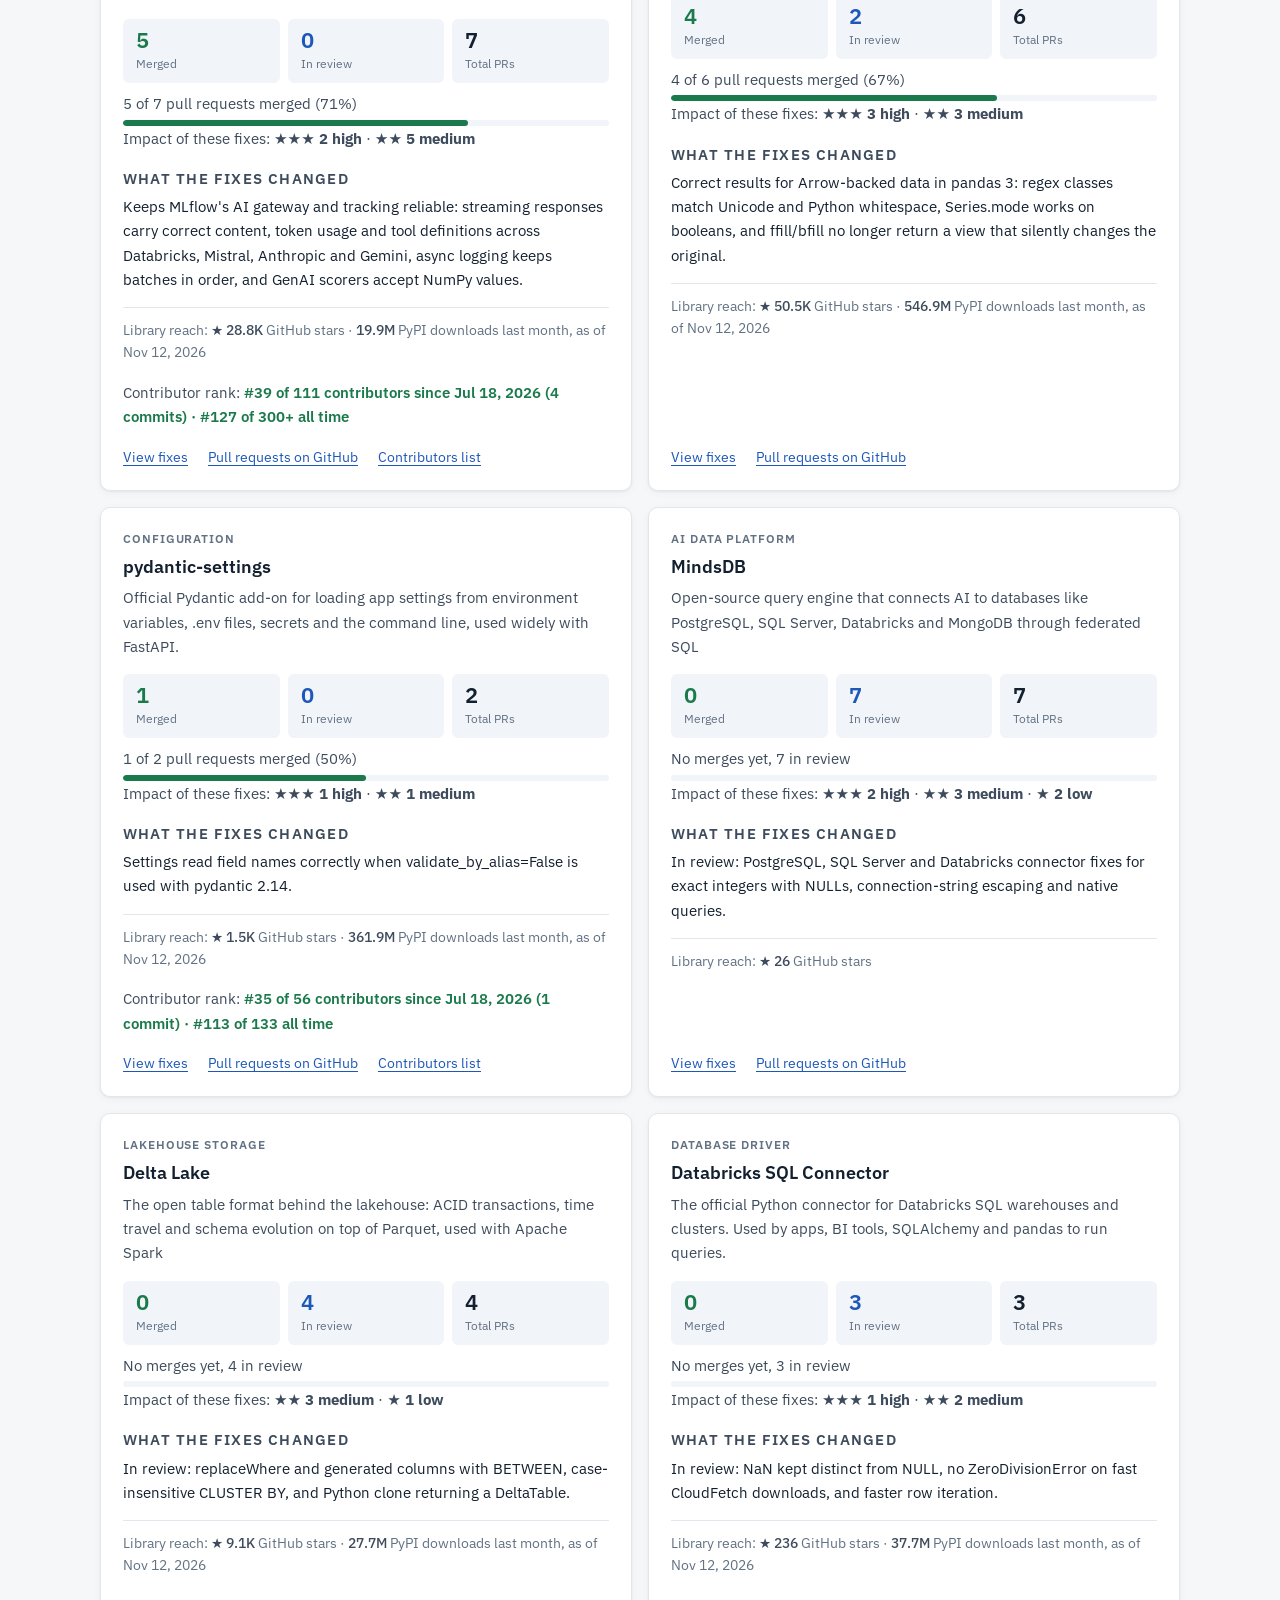
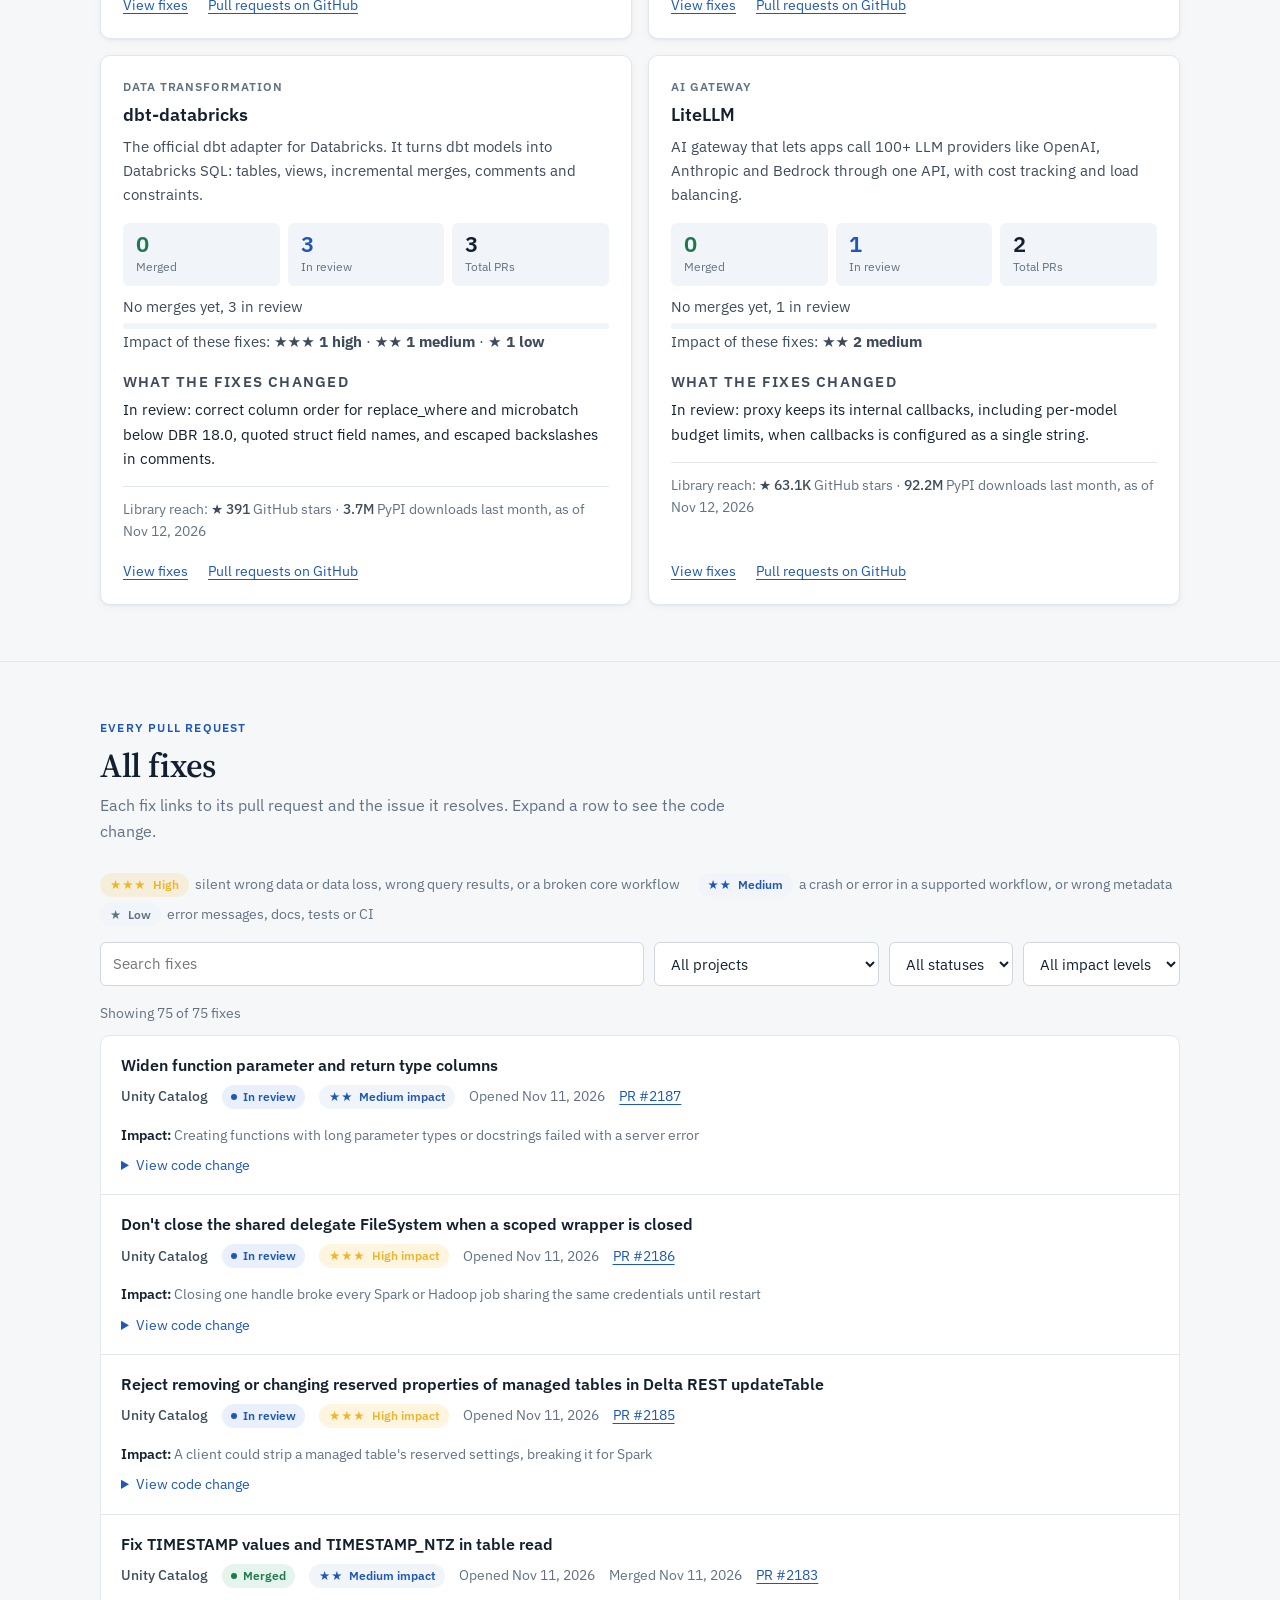
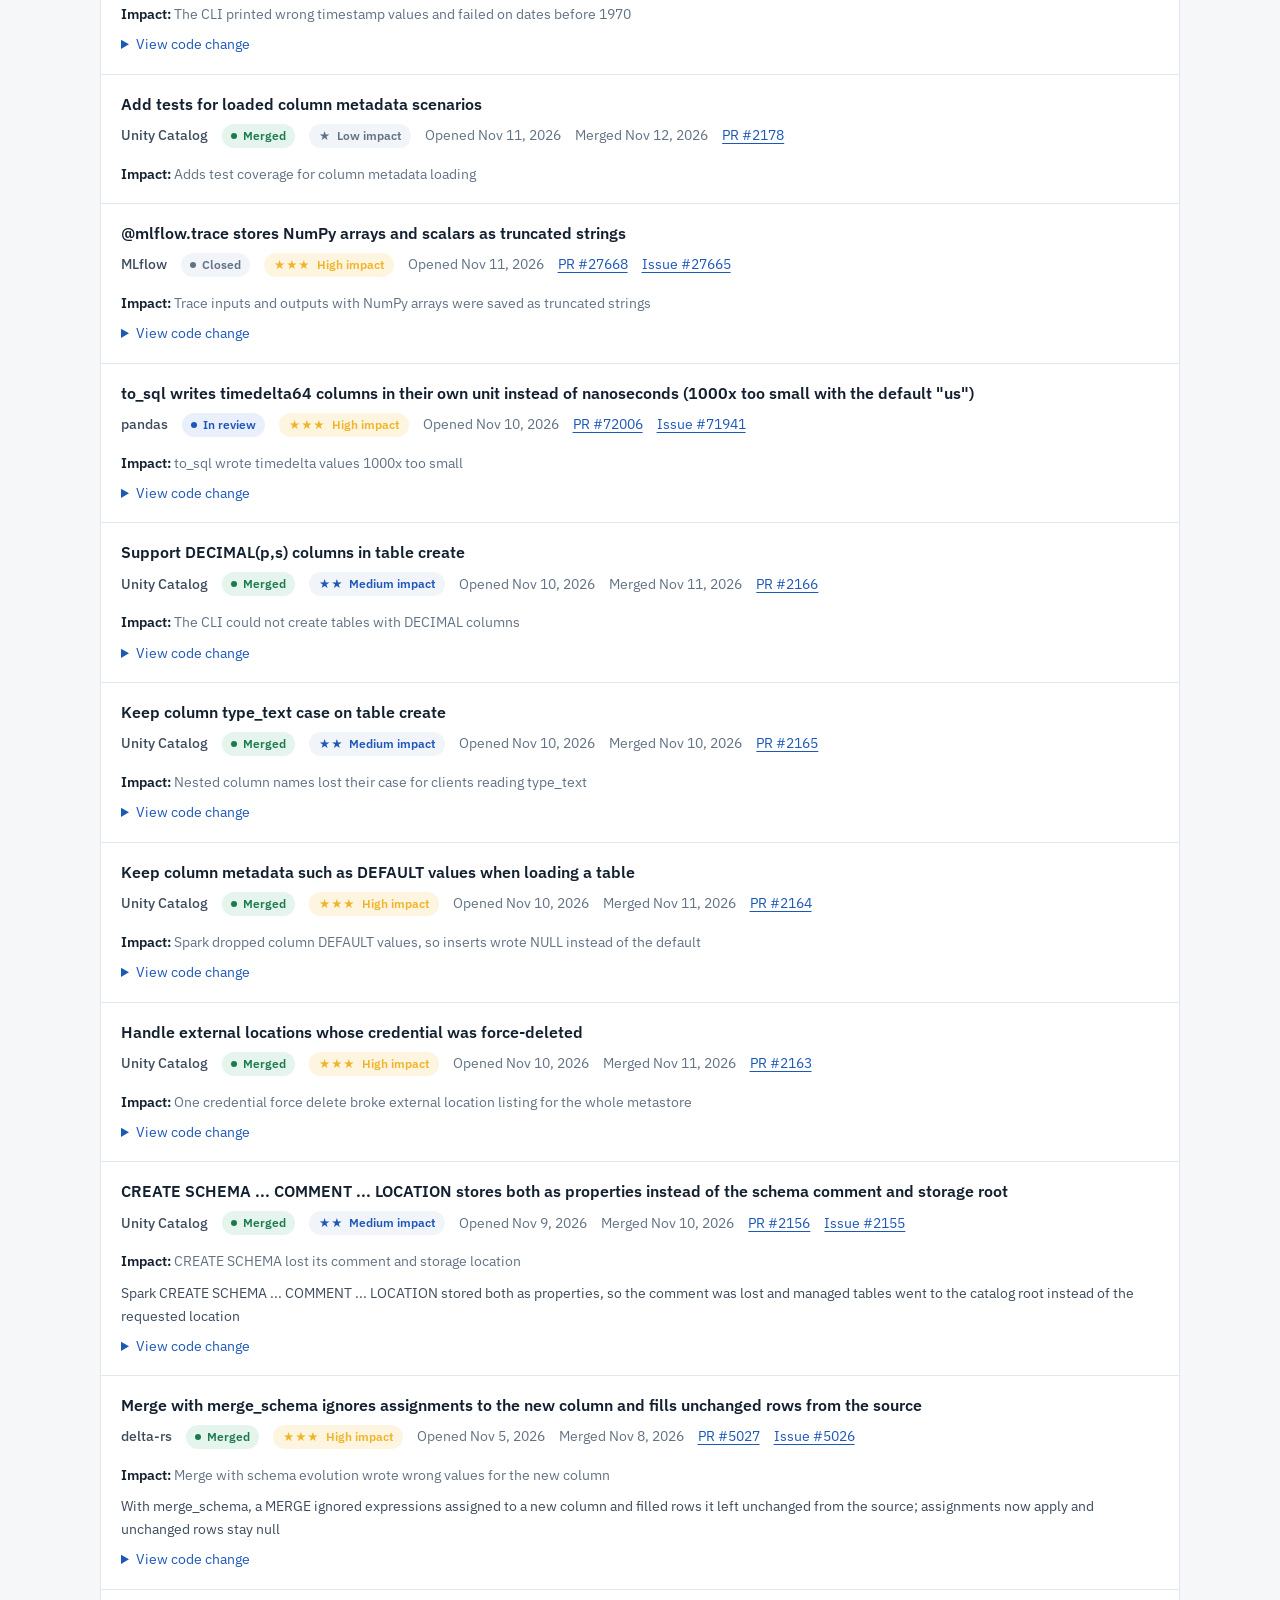
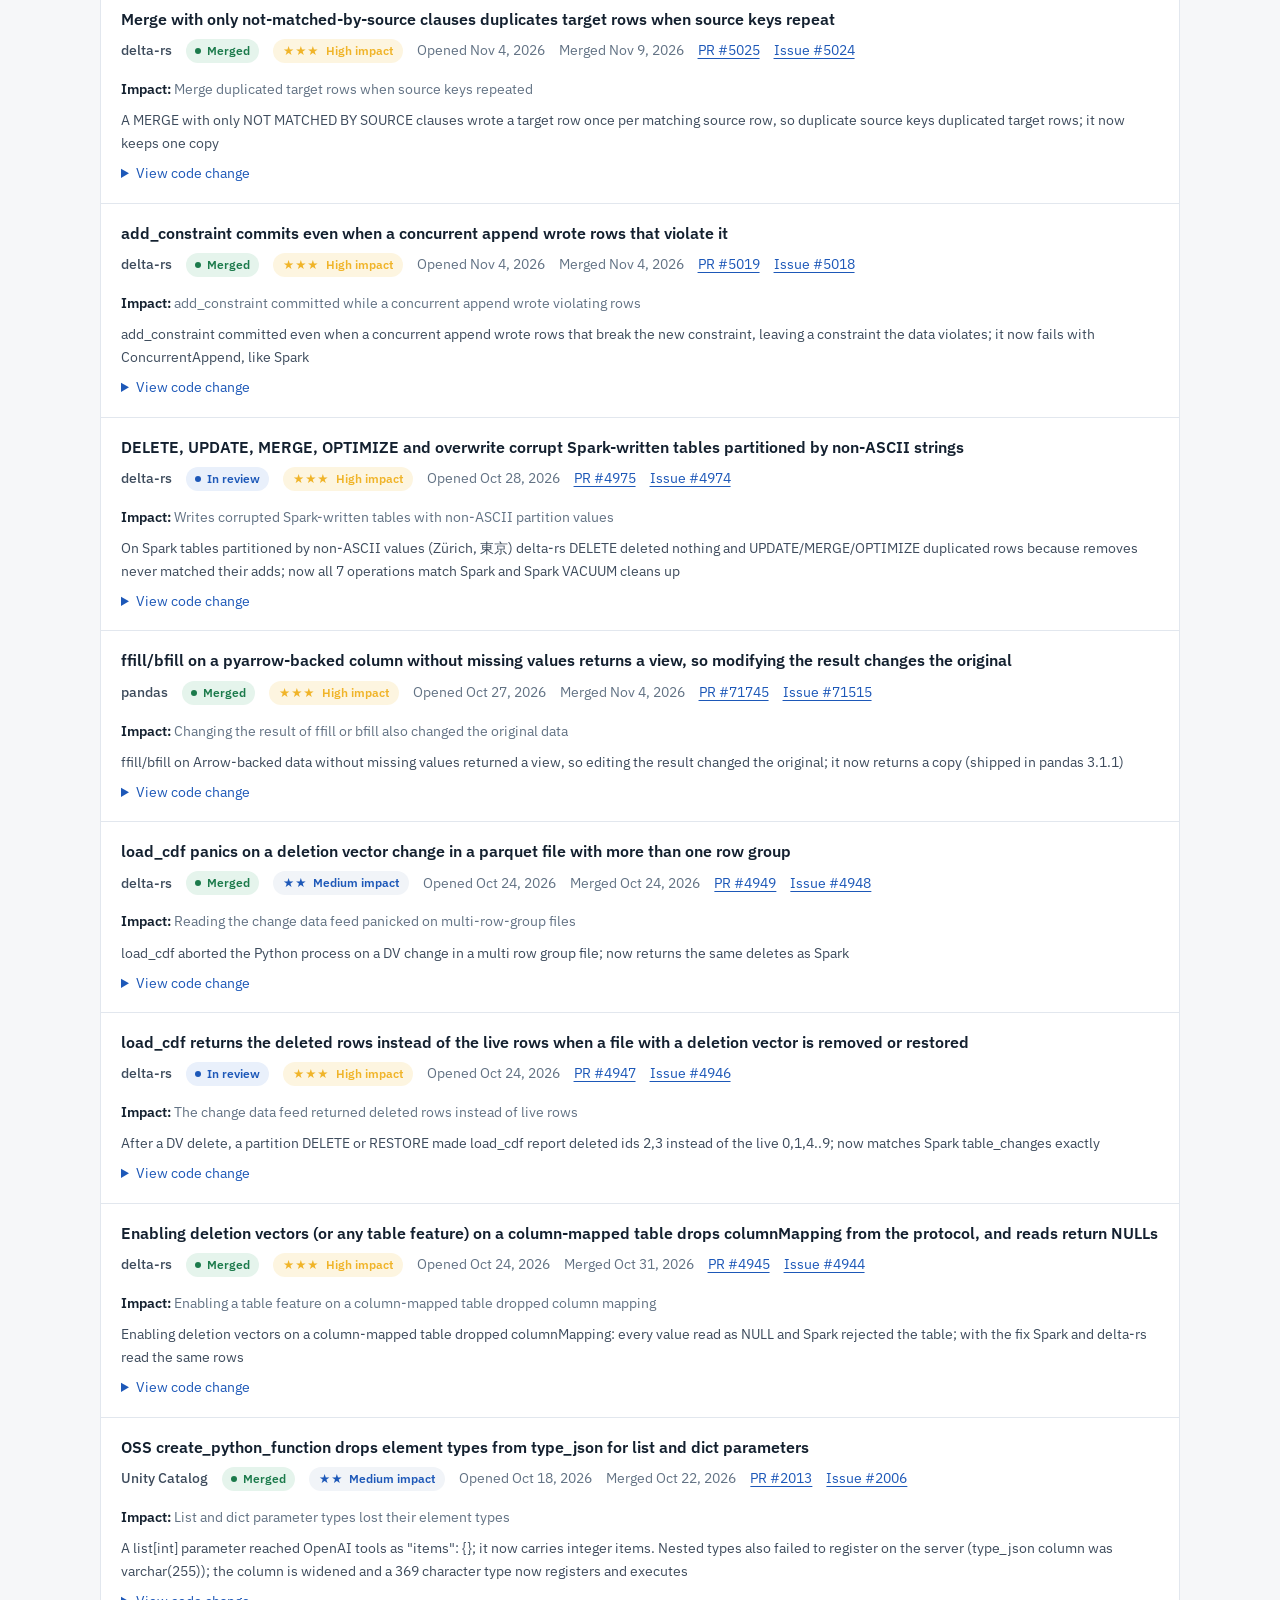
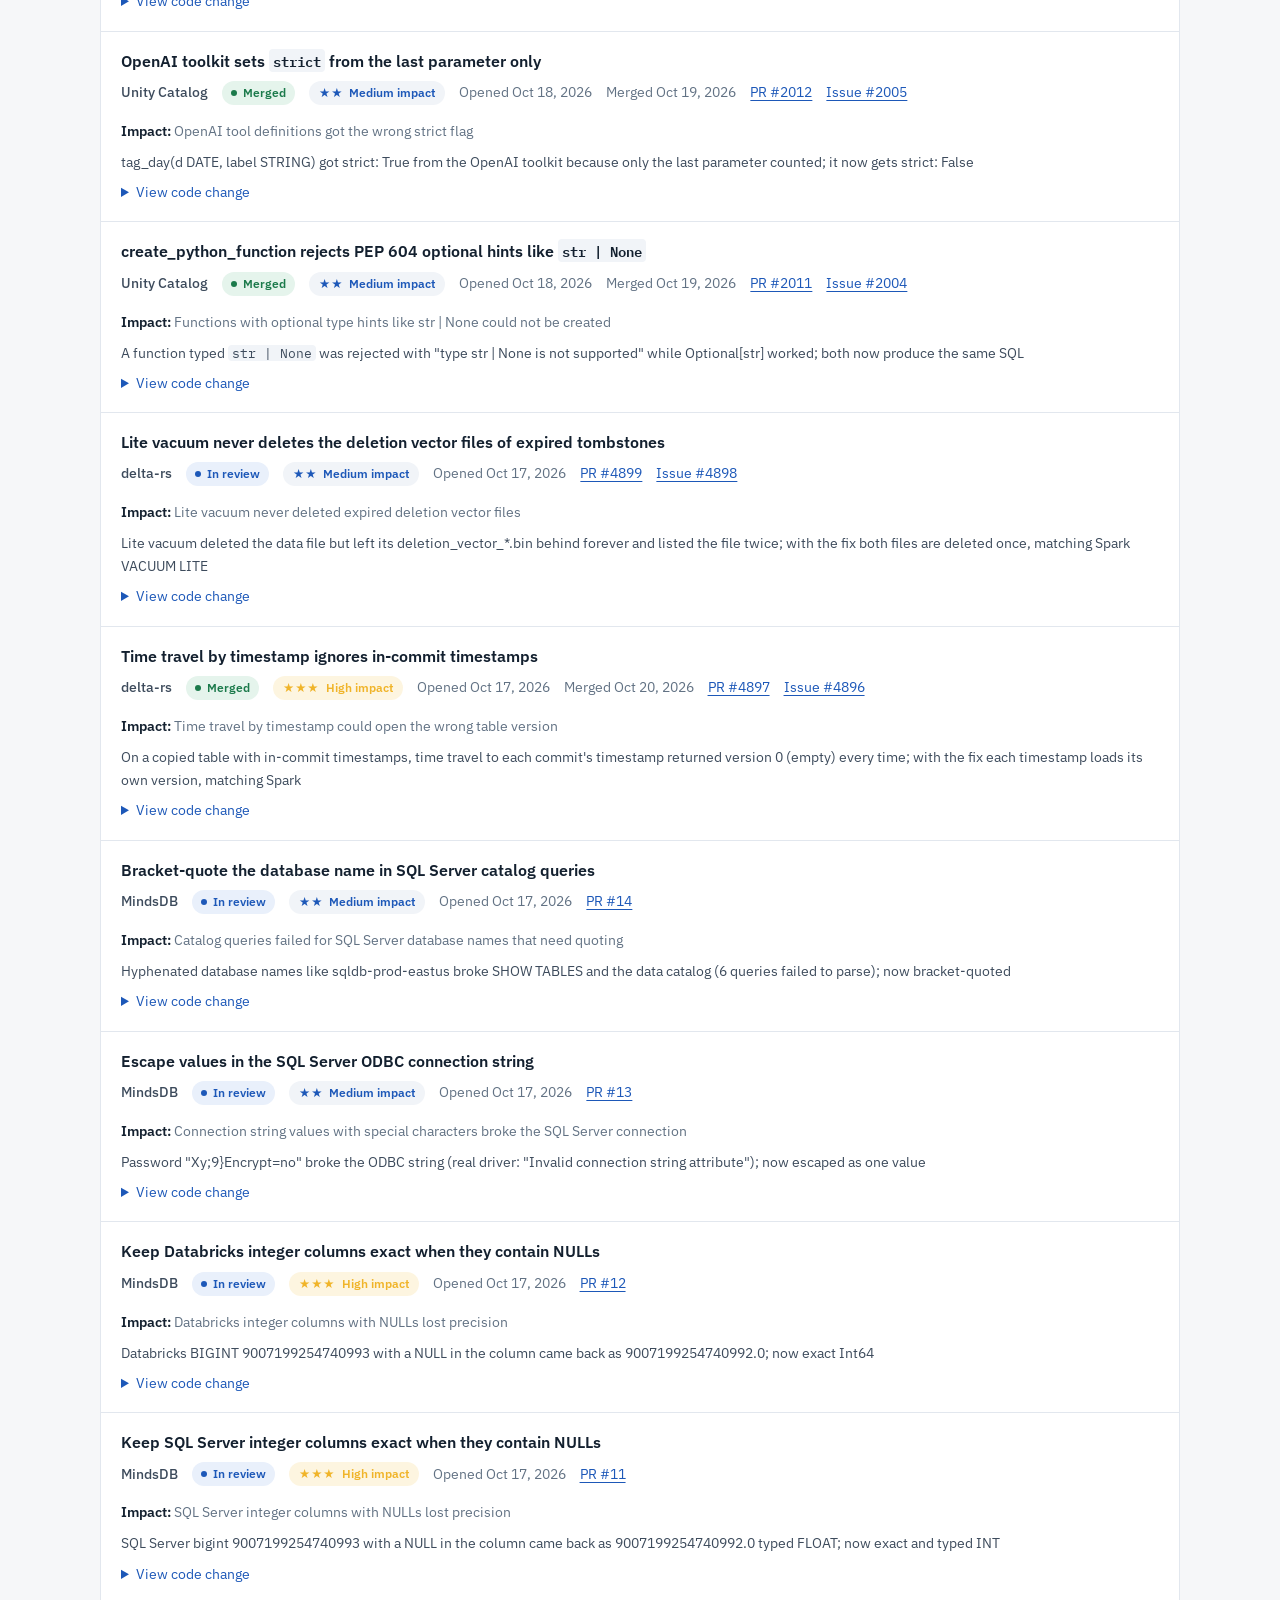
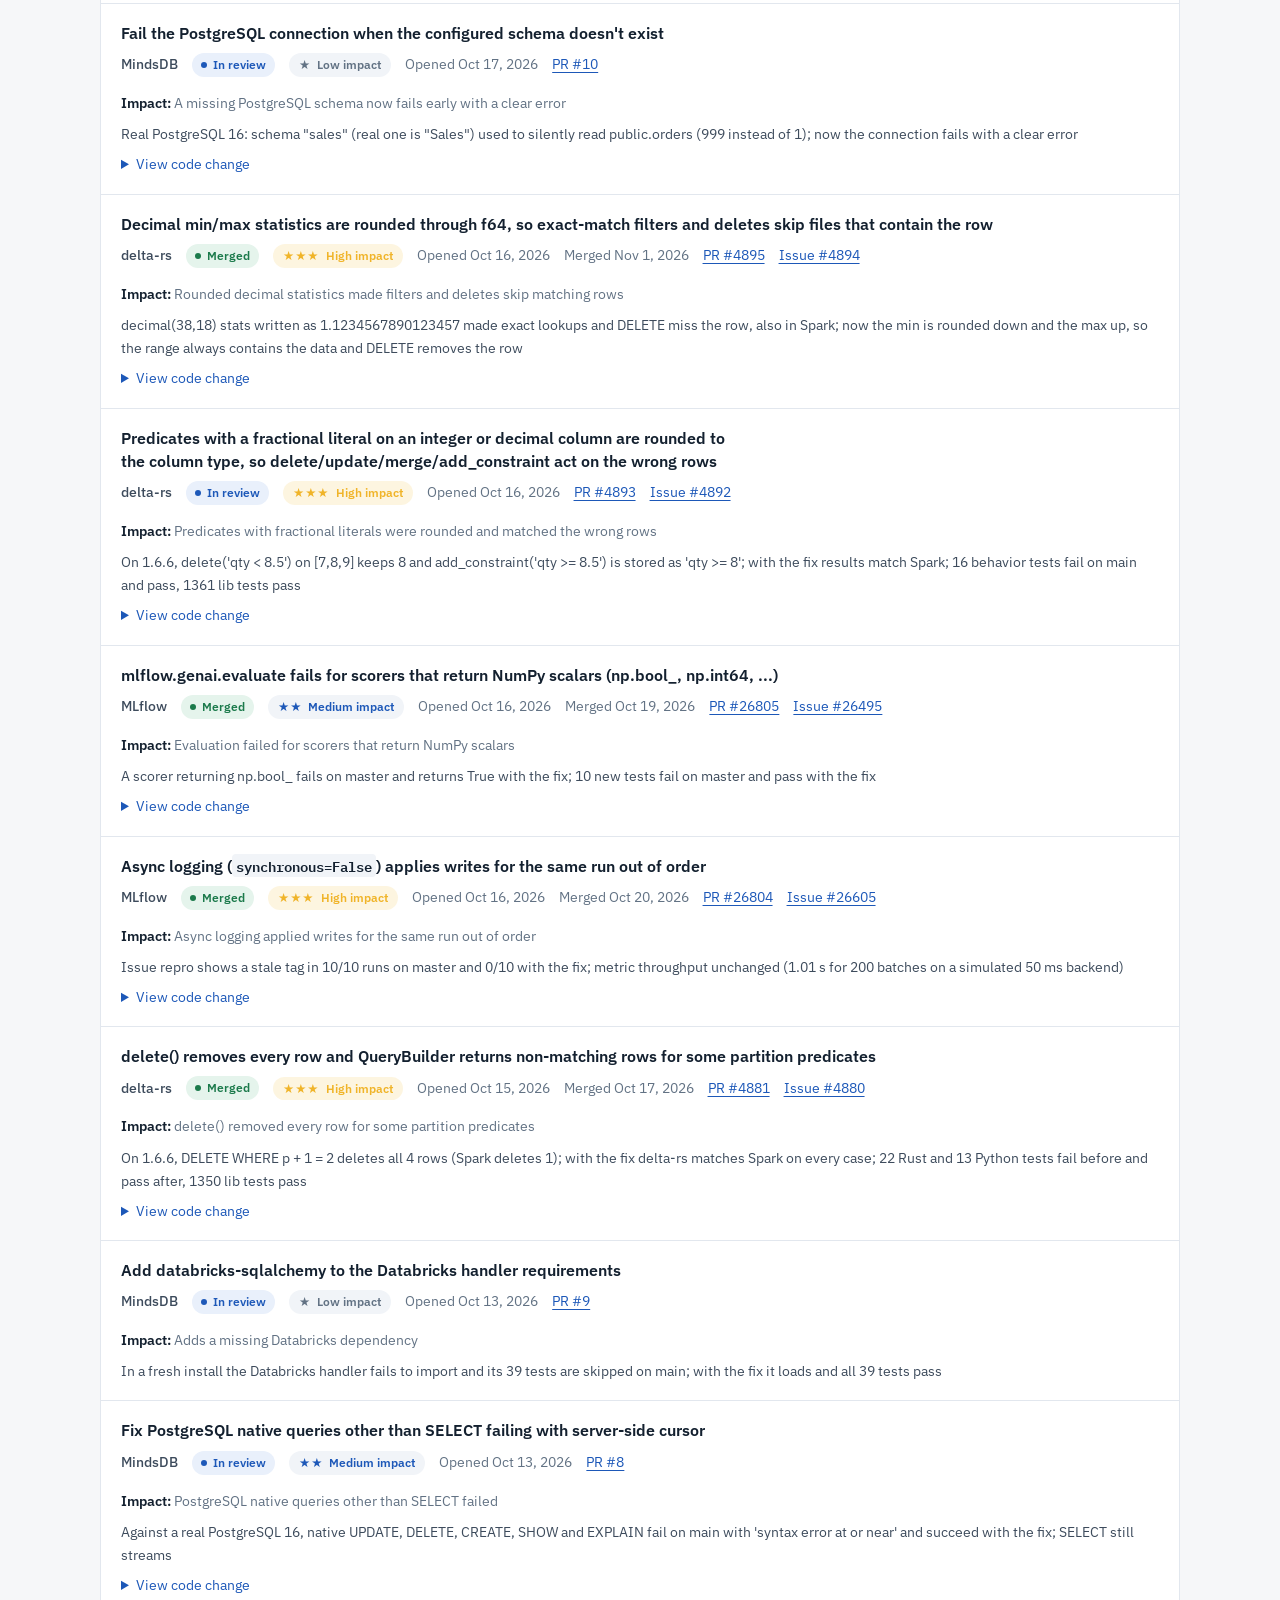
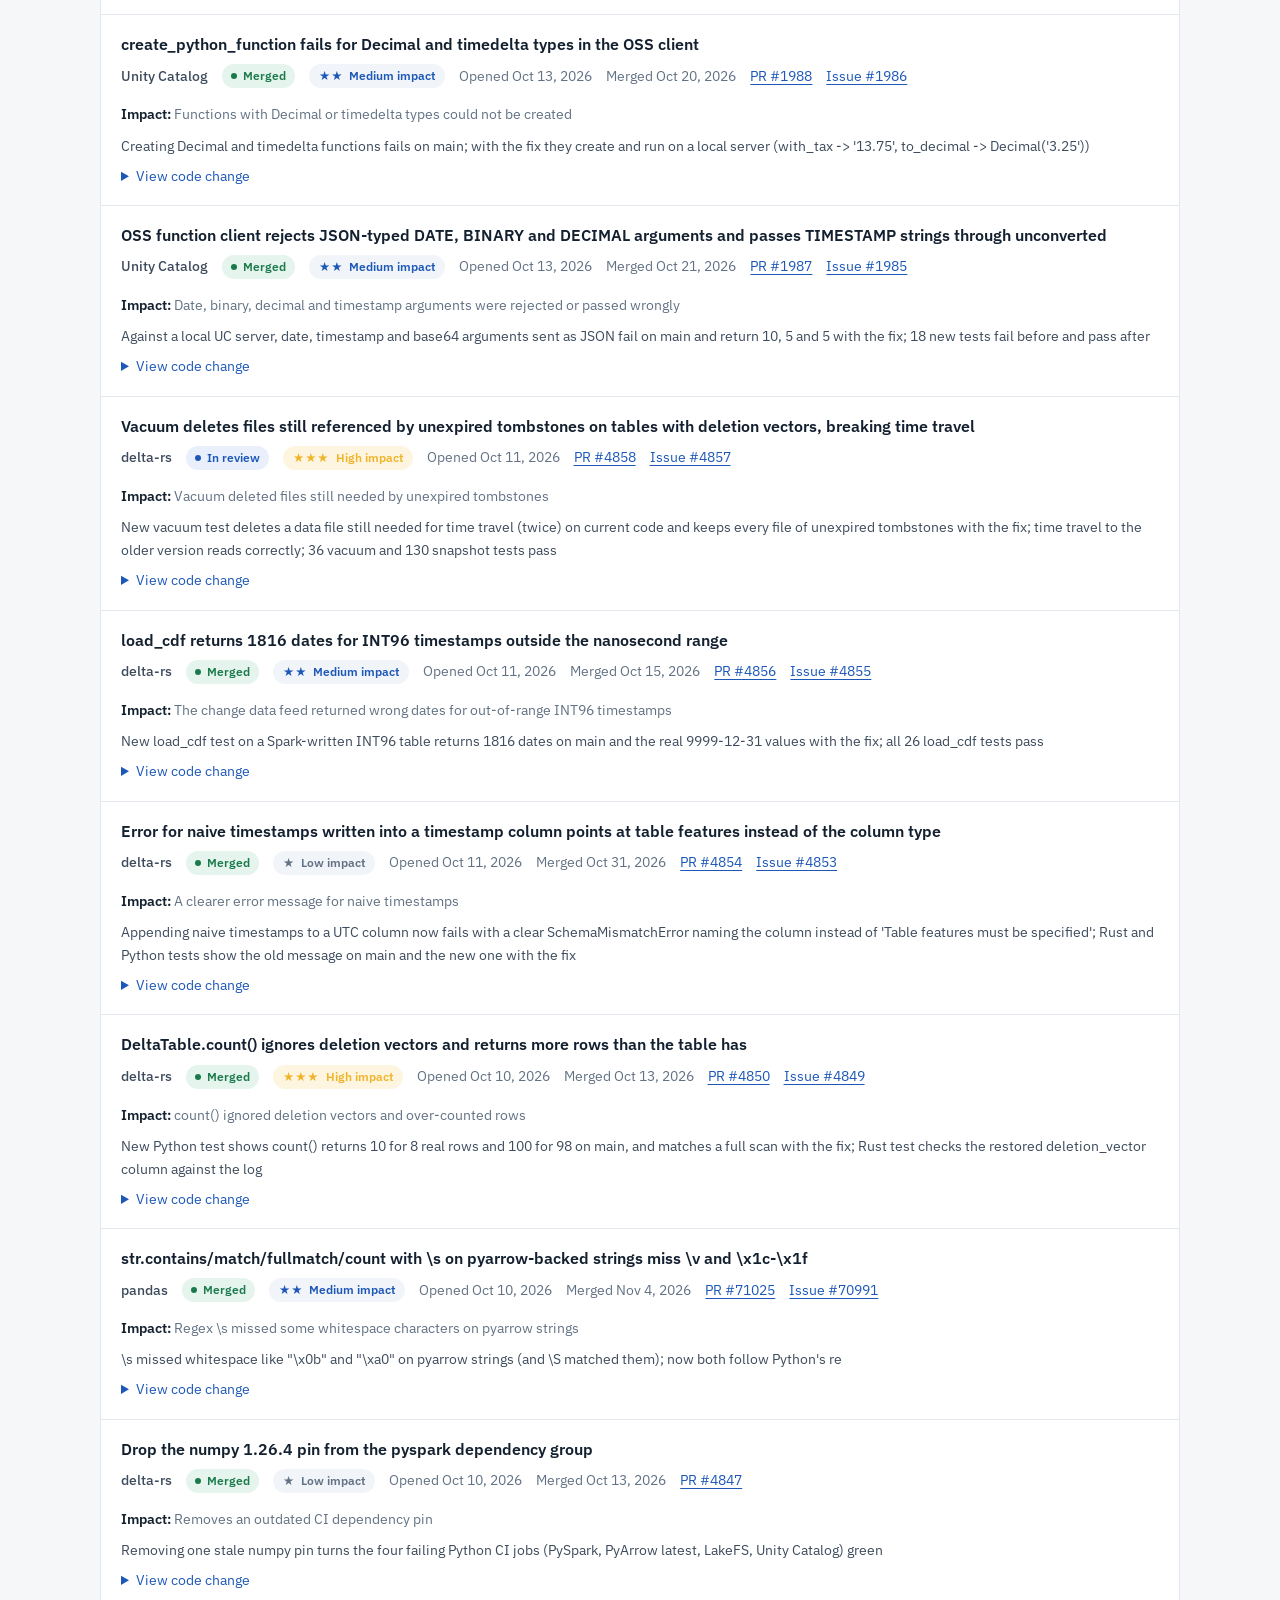
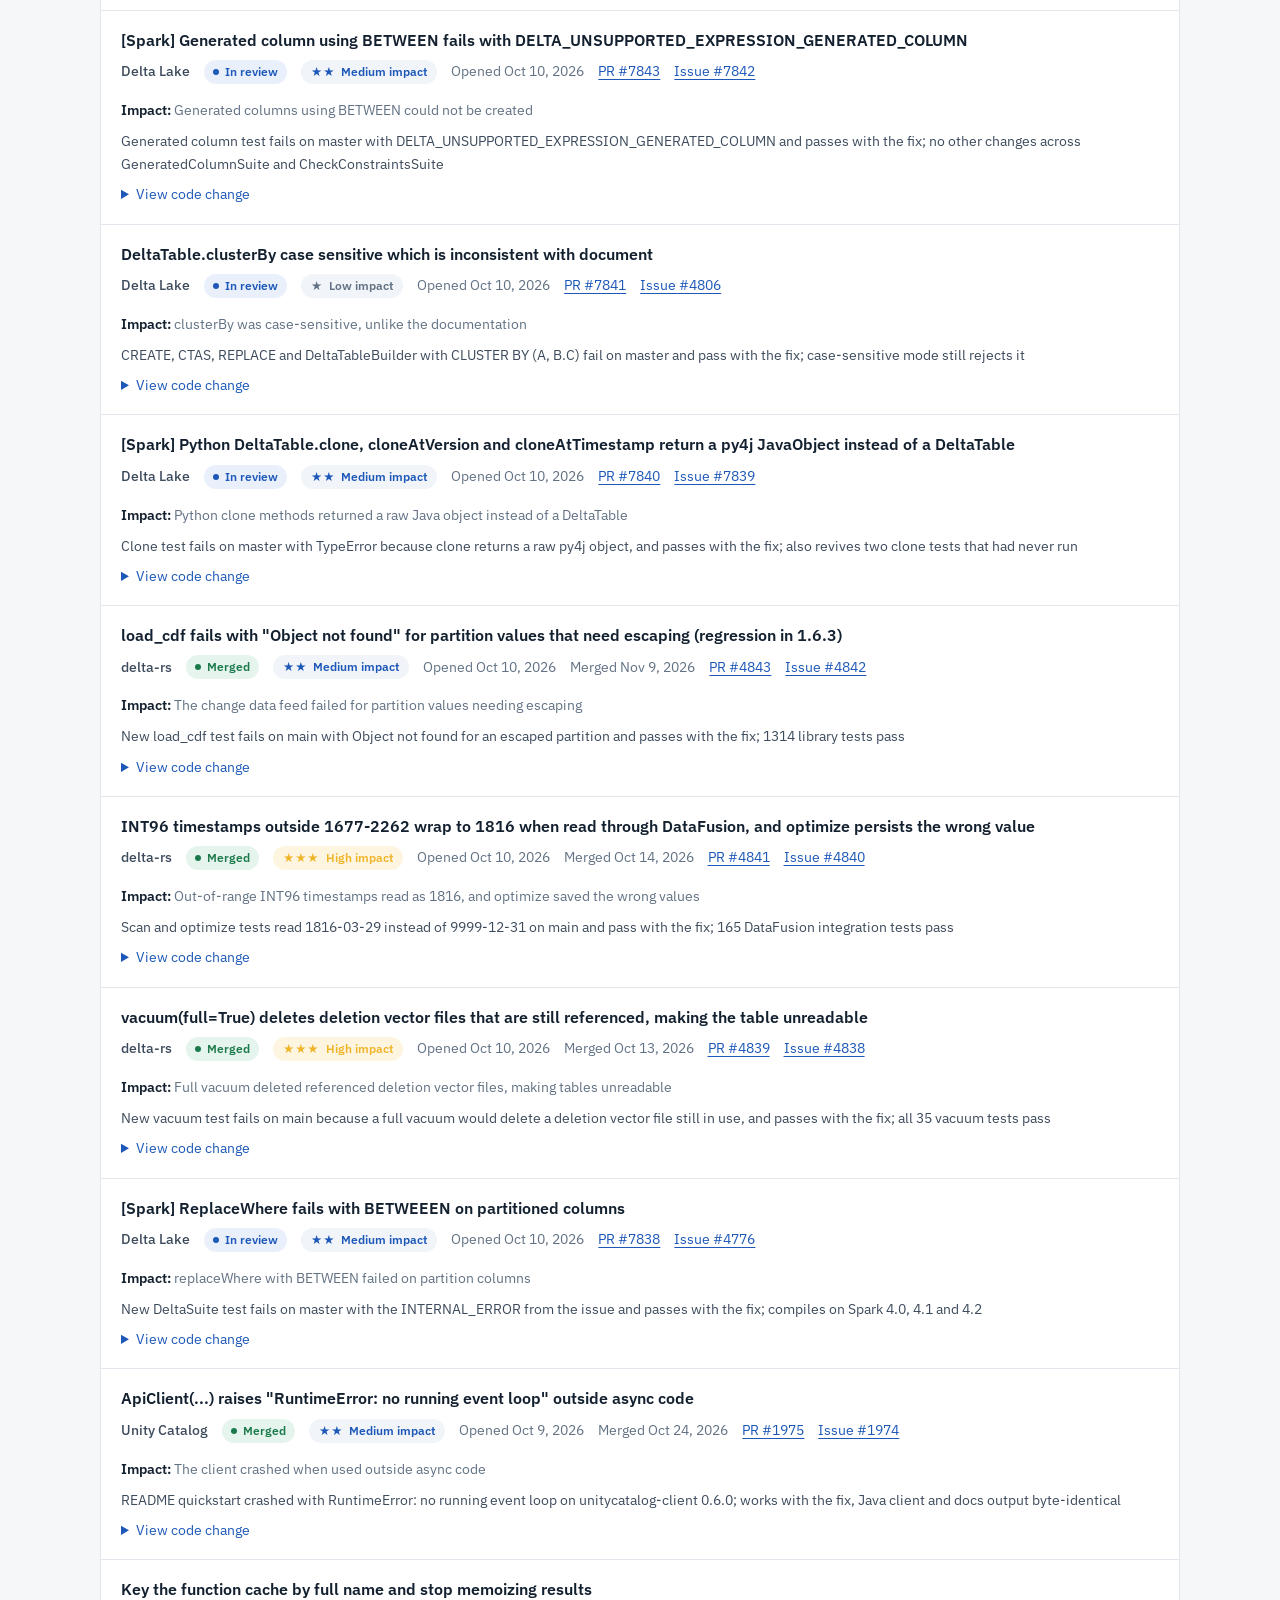
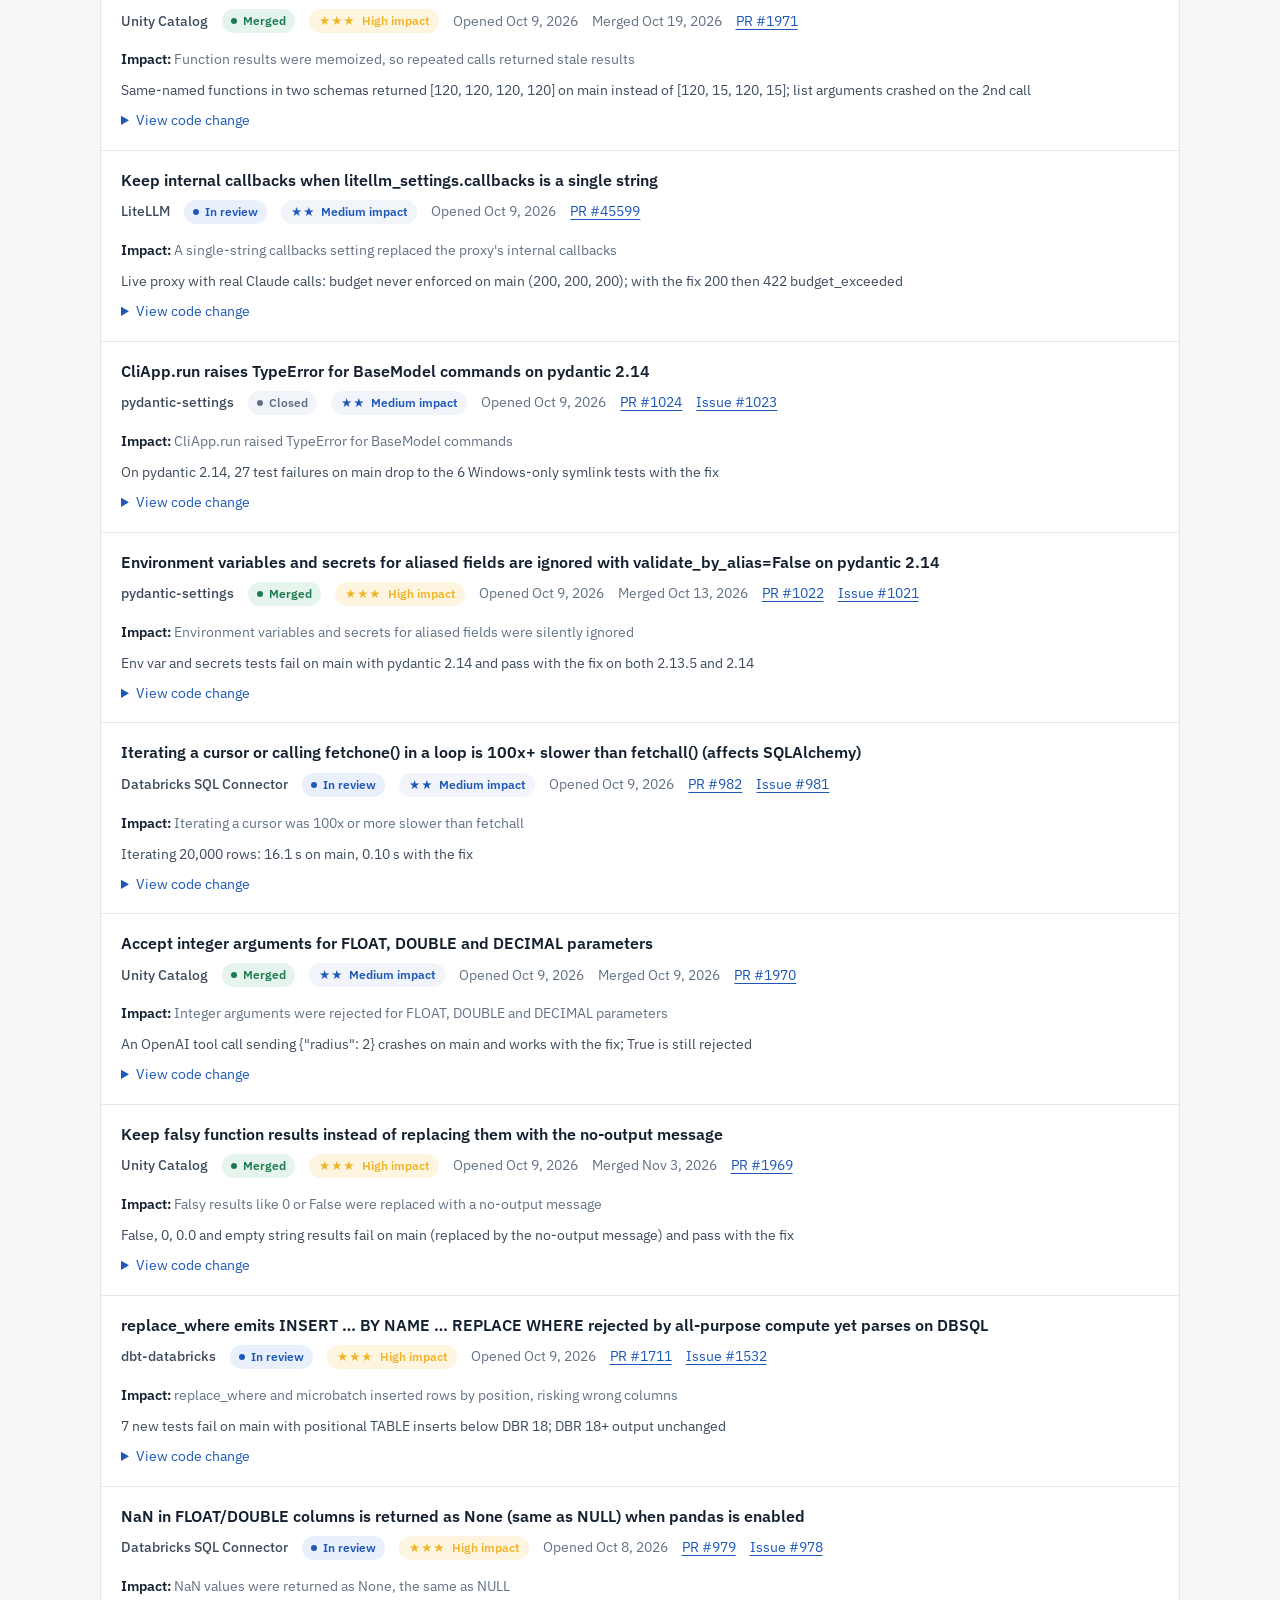
==== commit 7343c64b: "Rate each fix's impact with stars, show it per fix and per library, add an impact filter and legend" ====
--- a/bugs.html
+++ b/bugs.html
@@ -28,6 +28,16 @@
   button.stat:hover, button.stat:focus-visible { border-color: var(--accent); }
   .back { margin-left: auto; }
   .rank { margin: 0; font-size: 0.92rem; color: var(--muted); }
+  .impact-badge { display: inline-flex; gap: 6px; align-items: center; font-size: 0.78rem; font-weight: 600; border-radius: 999px; padding: 2px 10px; }
+  .impact-badge .stars { letter-spacing: 1px; }
+  .impact-high { color: #f0b429; background: rgba(240, 180, 41, 0.14); }
+  .impact-medium { color: var(--accent); background: var(--surface-2); }
+  .impact-low { color: var(--muted); background: var(--surface-2); }
+  .impact-why { margin: 6px 0 0; font-size: 0.9rem; color: var(--muted); }
+  .impact-why b { color: var(--text); font-weight: 600; }
+  .impact-legend { margin: 0 0 16px; font-size: 0.88rem; color: var(--muted); display: flex; flex-wrap: wrap; gap: 6px 18px; }
+  .impact-legend span { display: inline-flex; gap: 6px; align-items: center; }
+  .lib-impact { margin: 0; font-size: 0.9rem; color: var(--muted); }
   .rank a { color: var(--good); font-weight: 600; text-decoration: none; }
   .rank a:hover, .rank a:focus-visible { text-decoration: underline; }
   .counts b { font-size: 1.35rem; font-weight: 600; line-height: 1.2; font-variant-numeric: tabular-nums; }
@@ -109,10 +119,12 @@
         <h2 class="section-title">All fixes</h2>
         <p class="section-sub">Each fix links to its pull request and the issue it resolves. Expand a row to see the code change.</p>
       </div>
+      <p class="impact-legend" aria-label="Impact levels"><span><b class="impact-badge impact-high"><span class="stars">&#9733;&#9733;&#9733;</span>High</b> silent wrong data or data loss, wrong query results, or a broken core workflow</span><span><b class="impact-badge impact-medium"><span class="stars">&#9733;&#9733;</span>Medium</b> a crash or error in a supported workflow, or wrong metadata</span><span><b class="impact-badge impact-low"><span class="stars">&#9733;</span>Low</b> error messages, docs, tests or CI</span></p>
       <div class="controls">
         <input class="input" id="q" type="search" placeholder="Search fixes" aria-label="Search fixes">
         <select class="select" id="repoSel" aria-label="Project"><option value="all">All projects</option></select>
         <select class="select" id="statusSel" aria-label="Status"><option value="all">All statuses</option></select>
+        <select class="select" id="impactSel" aria-label="Impact"><option value="all">All impact levels</option><option value="high">High impact</option><option value="medium">Medium impact</option><option value="low">Low impact</option></select>
       </div>
       <div class="result-line"><span id="count"></span><button class="linkbtn" id="clear" type="button" hidden>Clear filters</button><button class="linkbtn back" id="back" type="button" hidden>Back to libraries</button></div>
       <ul class="fix-list" id="fixList"><li class="fix">Loading fixes...</li></ul>
@@ -237,6 +249,14 @@
     var bar = el('div', 'bar'); bar.setAttribute('role', 'img'); bar.setAttribute('aria-label', pct + '% of pull requests merged');
     var fill = el('span'); fill.style.width = pct + '%'; bar.append(fill);
     var share = el('div'); share.append(counts, el('p', 'bar-label', merged ? merged + ' of ' + mine.length + ' pull requests merged (' + pct + '%)' : 'No merges yet, ' + review + ' in review'), bar);
+    var levels = ['high', 'medium', 'low'].map(function (lv) {
+      return [lv, mine.filter(function (f) { return f.impact && f.impact.level === lv; }).length];
+    }).filter(function (x) { return x[1]; });
+    if (levels.length) {
+      var li2 = el('p', 'lib-impact'); li2.append('Impact of these fixes: ');
+      levels.forEach(function (x, i) { if (i) li2.append(' \u00b7 '); li2.append(el('b', null, '\u2605'.repeat(IMPACT[x[0]].stars) + ' ' + x[1] + ' ' + IMPACT[x[0]].label.toLowerCase())); });
+      share.append(li2);
+    }
     card.append(head, share);
 
     if (r.impact) {
@@ -284,19 +304,34 @@
     return d;
   }
 
+  var IMPACT = { high: { stars: 3, label: 'High' }, medium: { stars: 2, label: 'Medium' }, low: { stars: 1, label: 'Low' } };
+  function impactBadge(level) {
+    var i = IMPACT[level];
+    var b = el('span', 'impact-badge impact-' + level);
+    b.title = i.label + ' impact';
+    b.append(el('span', 'stars', '\u2605'.repeat(i.stars)), i.label + ' impact');
+    return b;
+  }
+
   function fixRow(q, repoName) {
     var li = el('li', 'fix');
     li.append(withCode('h3', null, q.title));
     var meta = el('div', 'meta');
-    meta.append(el('span', 'project', repoName[q.repo] || q.repo), badge(q.status), el('span', null, 'Opened ' + fmtDate(q.date)));
+    meta.append(el('span', 'project', repoName[q.repo] || q.repo), badge(q.status));
+    if (q.impact && IMPACT[q.impact.level]) meta.append(impactBadge(q.impact.level));
+    meta.append(el('span', null, 'Opened ' + fmtDate(q.date)));
     if (q.merged_at) meta.append(el('span', null, 'Merged ' + fmtDate(q.merged_at)));
     if (q.pr) meta.append(link('PR #' + q.pr.number, q.pr.url));
     if (q.issue) meta.append(link('Issue #' + q.issue.number, q.issue.url));
     li.append(meta);
+    if (q.impact && q.impact.why) {
+      var why = el('p', 'impact-why'); why.append(el('b', null, 'Impact: '), q.impact.why); li.append(why);
+    }
     if (q.proof) li.append(withCode('p', 'proof', q.proof));
     if (q.files && q.files.length) li.append(diffBlock(q.files));
     li.dataset.repo = q.repo;
     li.dataset.status = q.status;
+    li.dataset.impact = q.impact ? q.impact.level : 'none';
     li.dataset.text = [q.title, q.proof || '', repoName[q.repo] || '', q.pr ? '#' + q.pr.number : ''].join(' ').toLowerCase();
     return li;
   }
@@ -321,7 +356,7 @@
         $('creditList').append(li);
       });
 
-    var q = $('q'), repoSel = $('repoSel'), statusSel = $('statusSel'), clear = $('clear'), back = $('back');
+    var q = $('q'), repoSel = $('repoSel'), statusSel = $('statusSel'), impactSel = $('impactSel'), clear = $('clear'), back = $('back');
     var returnTo = null;
     projects.forEach(function (p) { var o = el('option', null, p.repo.name); o.value = p.repo.full; repoSel.append(o); });
     Object.keys(STATUS).filter(function (s) { return count(fixes, s); }).forEach(function (s) {
@@ -334,20 +369,21 @@
     $('fixList').replaceChildren.apply($('fixList'), rows.concat([empty]));
 
     function apply() {
-      var term = q.value.trim().toLowerCase(), repo = repoSel.value, status = statusSel.value;
+      var term = q.value.trim().toLowerCase(), repo = repoSel.value, status = statusSel.value, impact = impactSel.value;
       var shown = rows.filter(function (r) {
-        var visible = (repo === 'all' || r.dataset.repo === repo) && (status === 'all' || r.dataset.status === status) && (!term || r.dataset.text.indexOf(term) >= 0);
+        var visible = (repo === 'all' || r.dataset.repo === repo) && (status === 'all' || r.dataset.status === status) && (impact === 'all' || r.dataset.impact === impact) && (!term || r.dataset.text.indexOf(term) >= 0);
         r.hidden = !visible;
         return visible;
       }).length;
       empty.hidden = shown > 0;
-      clear.hidden = !term && repo === 'all' && status === 'all';
+      clear.hidden = !term && repo === 'all' && status === 'all' && impact === 'all';
       $('count').textContent = 'Showing ' + shown + ' of ' + rows.length + ' fixes';
     }
     q.addEventListener('input', apply);
     repoSel.addEventListener('change', apply);
     statusSel.addEventListener('change', apply);
-    clear.addEventListener('click', function () { q.value = ''; repoSel.value = 'all'; statusSel.value = 'all'; apply(); });
+    impactSel.addEventListener('change', apply);
+    clear.addEventListener('click', function () { q.value = ''; repoSel.value = 'all'; statusSel.value = 'all'; impactSel.value = 'all'; apply(); });
     back.addEventListener('click', function () {
       var target = returnTo || $('libraries');
       back.hidden = true; returnTo = null;
@@ -356,7 +392,7 @@
     apply();
 
     var onFilter = function (full, status, from) {
-      q.value = ''; repoSel.value = full;
+      q.value = ''; repoSel.value = full; impactSel.value = 'all';
       statusSel.value = Array.prototype.some.call(statusSel.options, function (o) { return o.value === status; }) ? status : 'all';
       apply();
       returnTo = from || $('top-stats') || null;
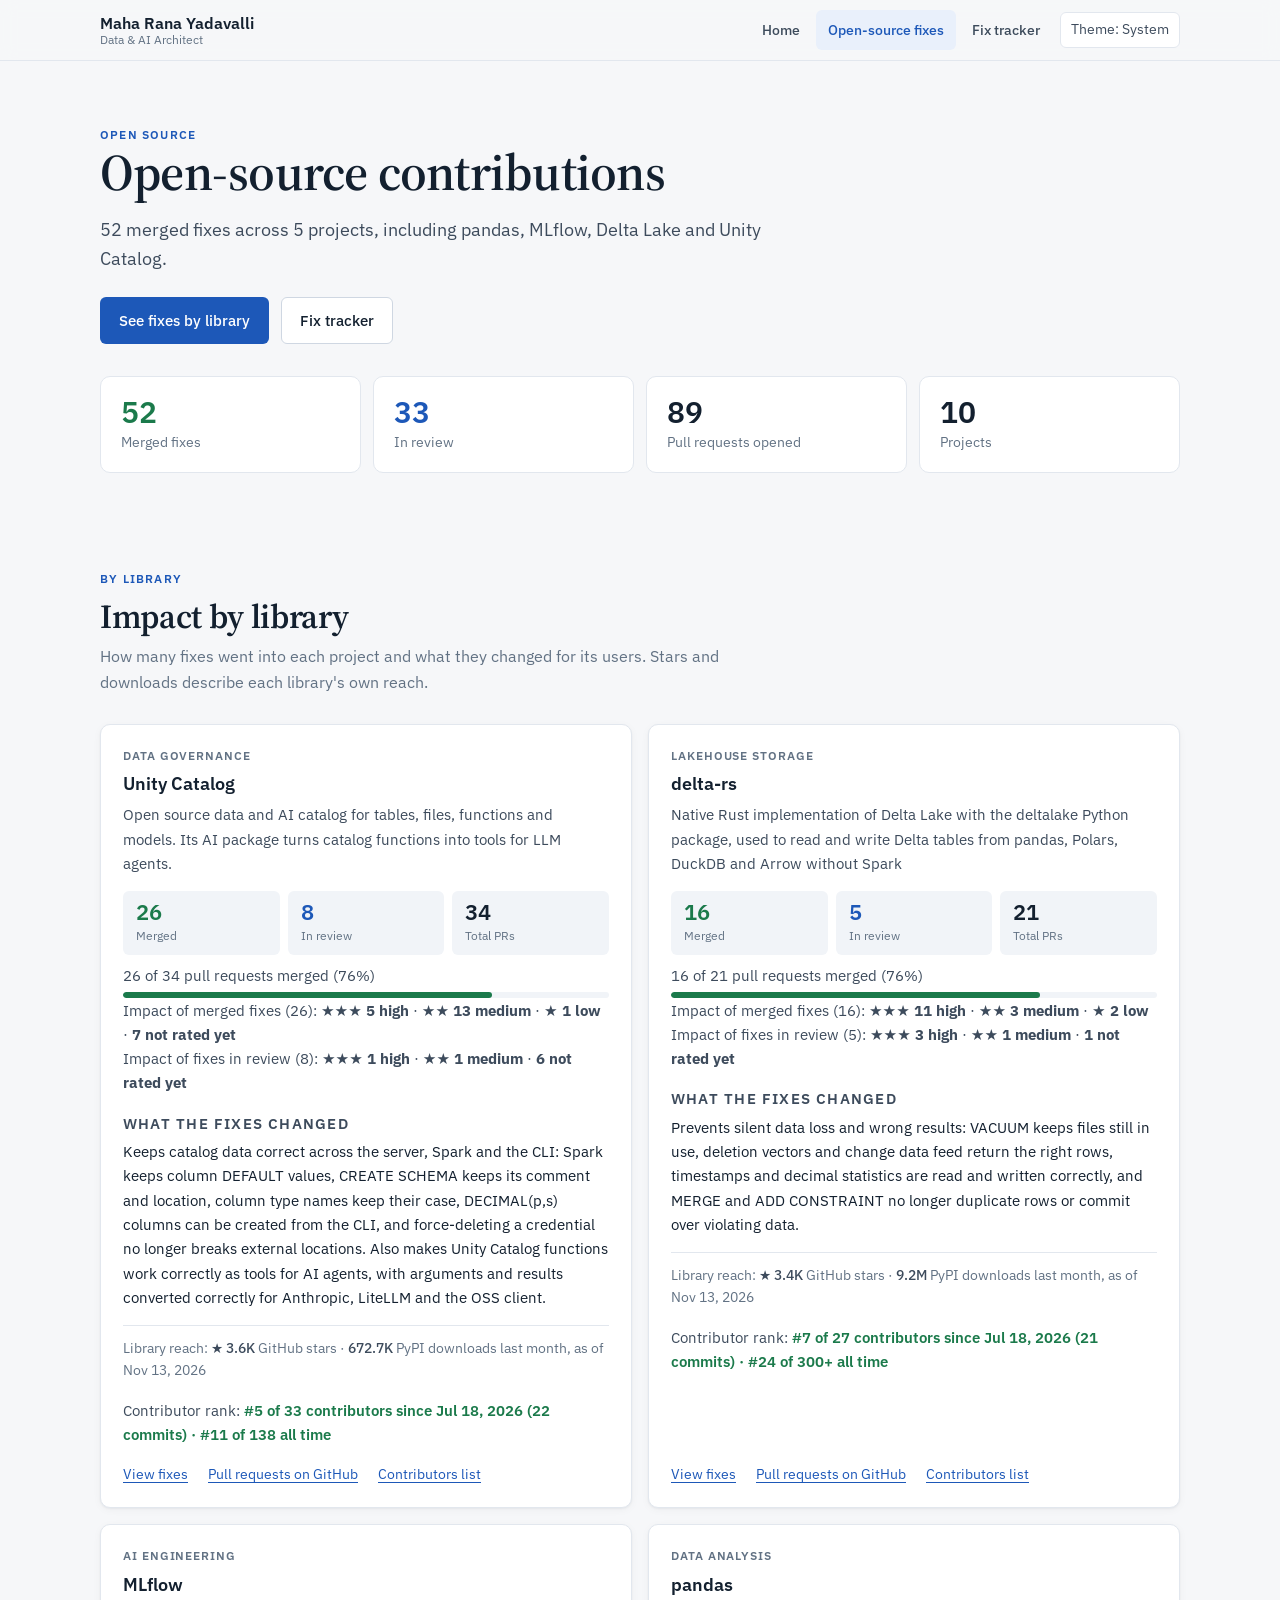
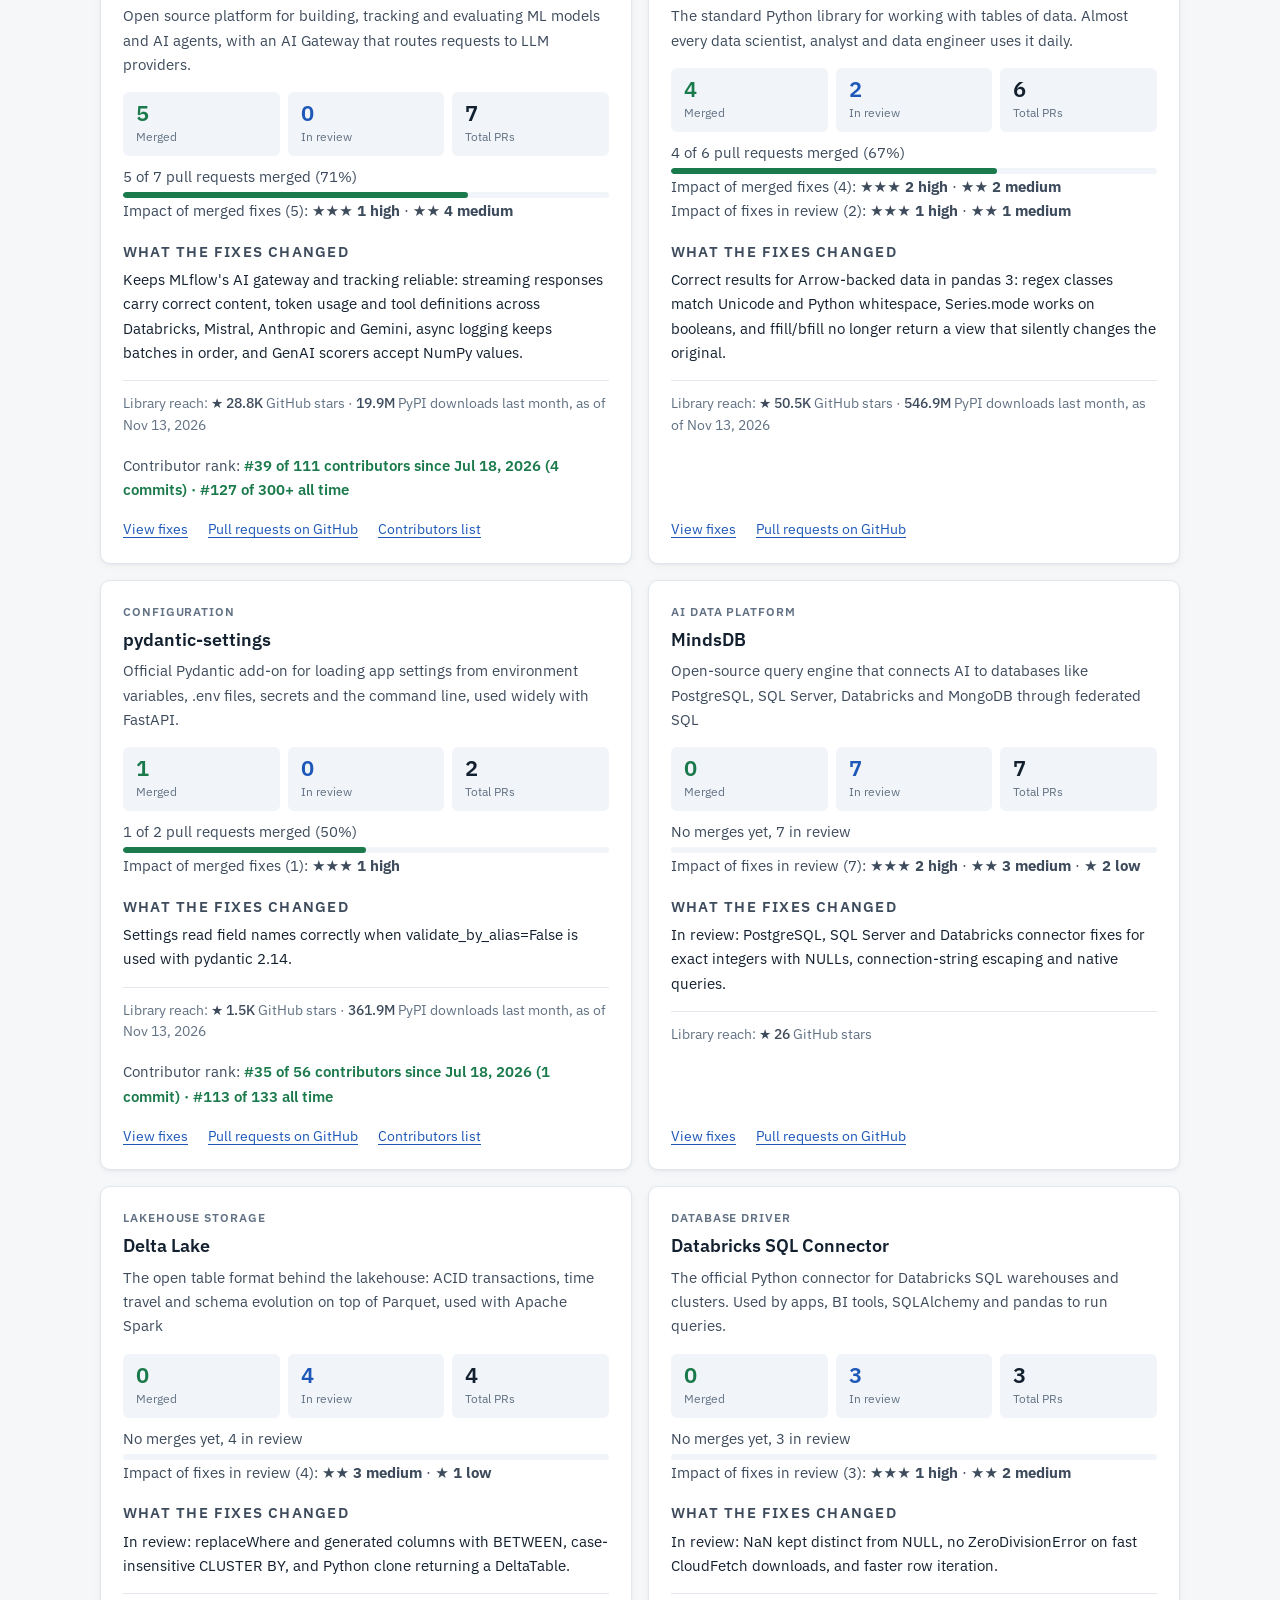
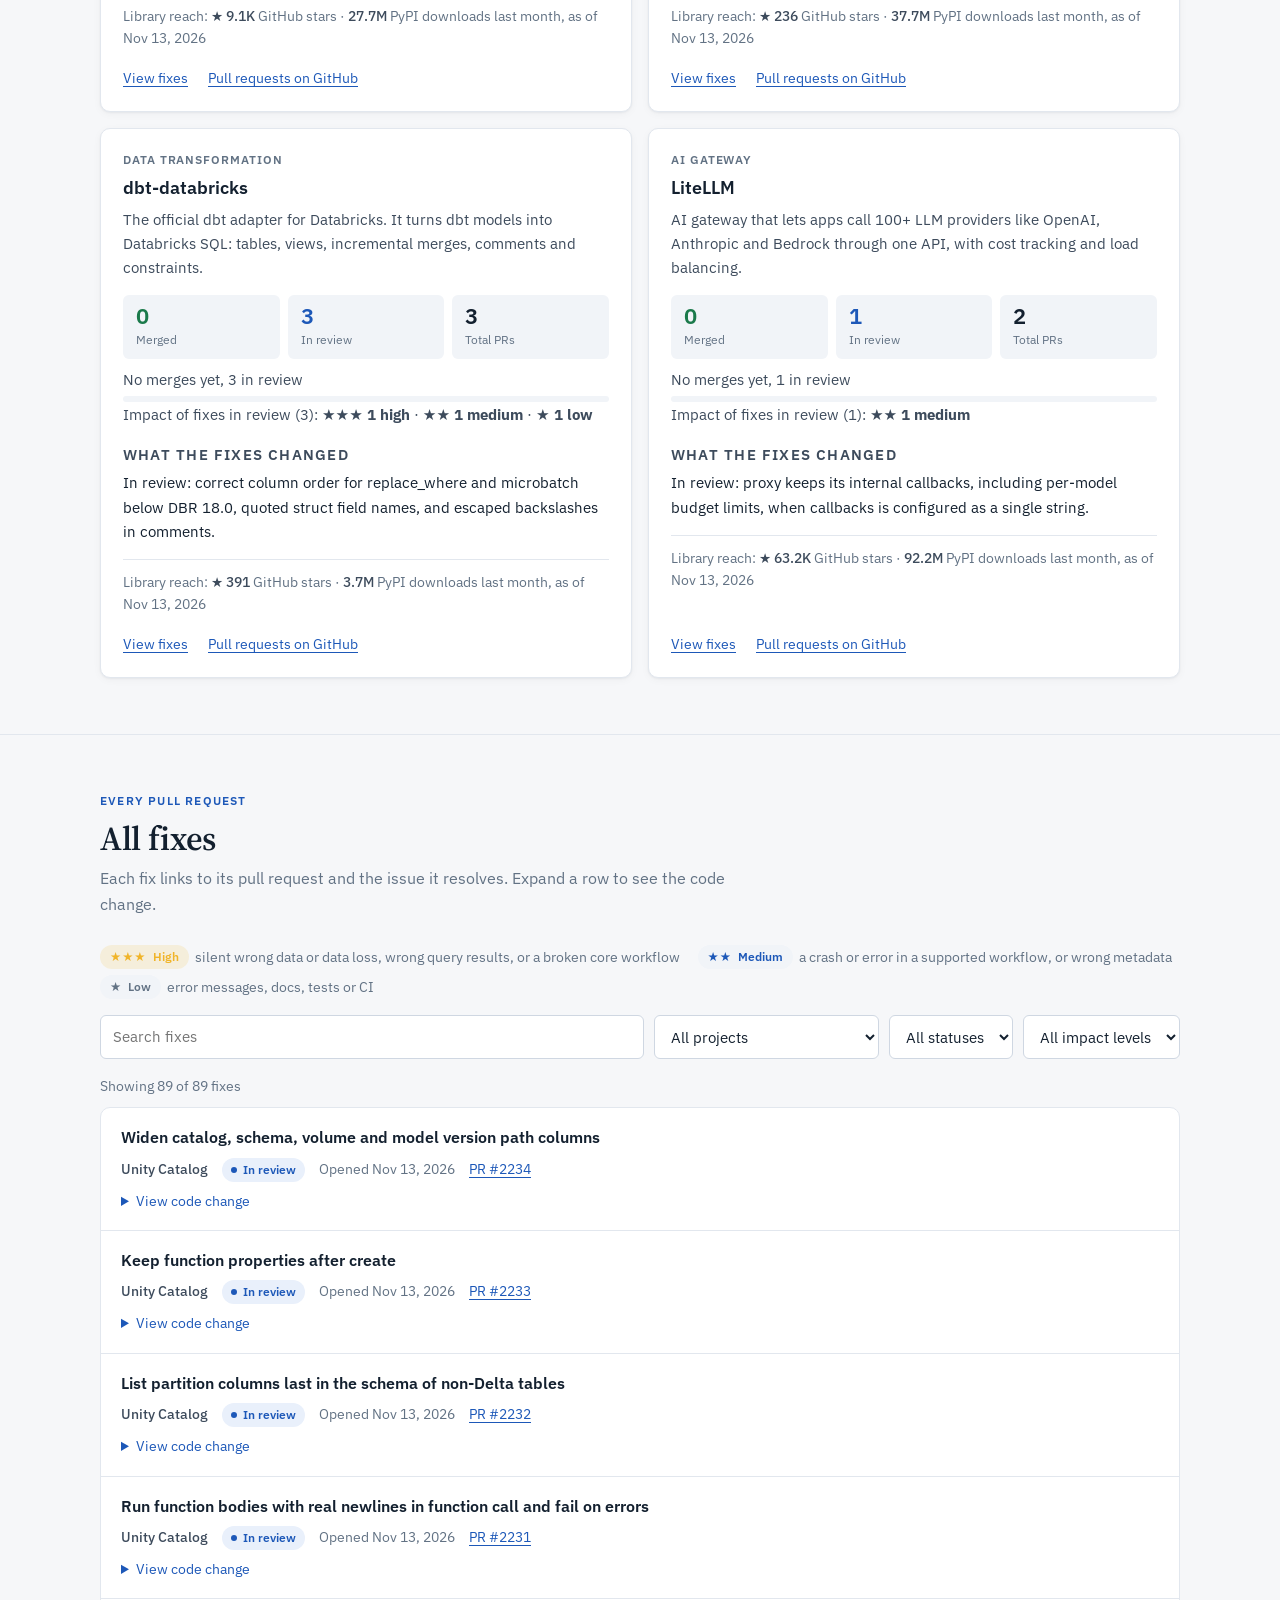
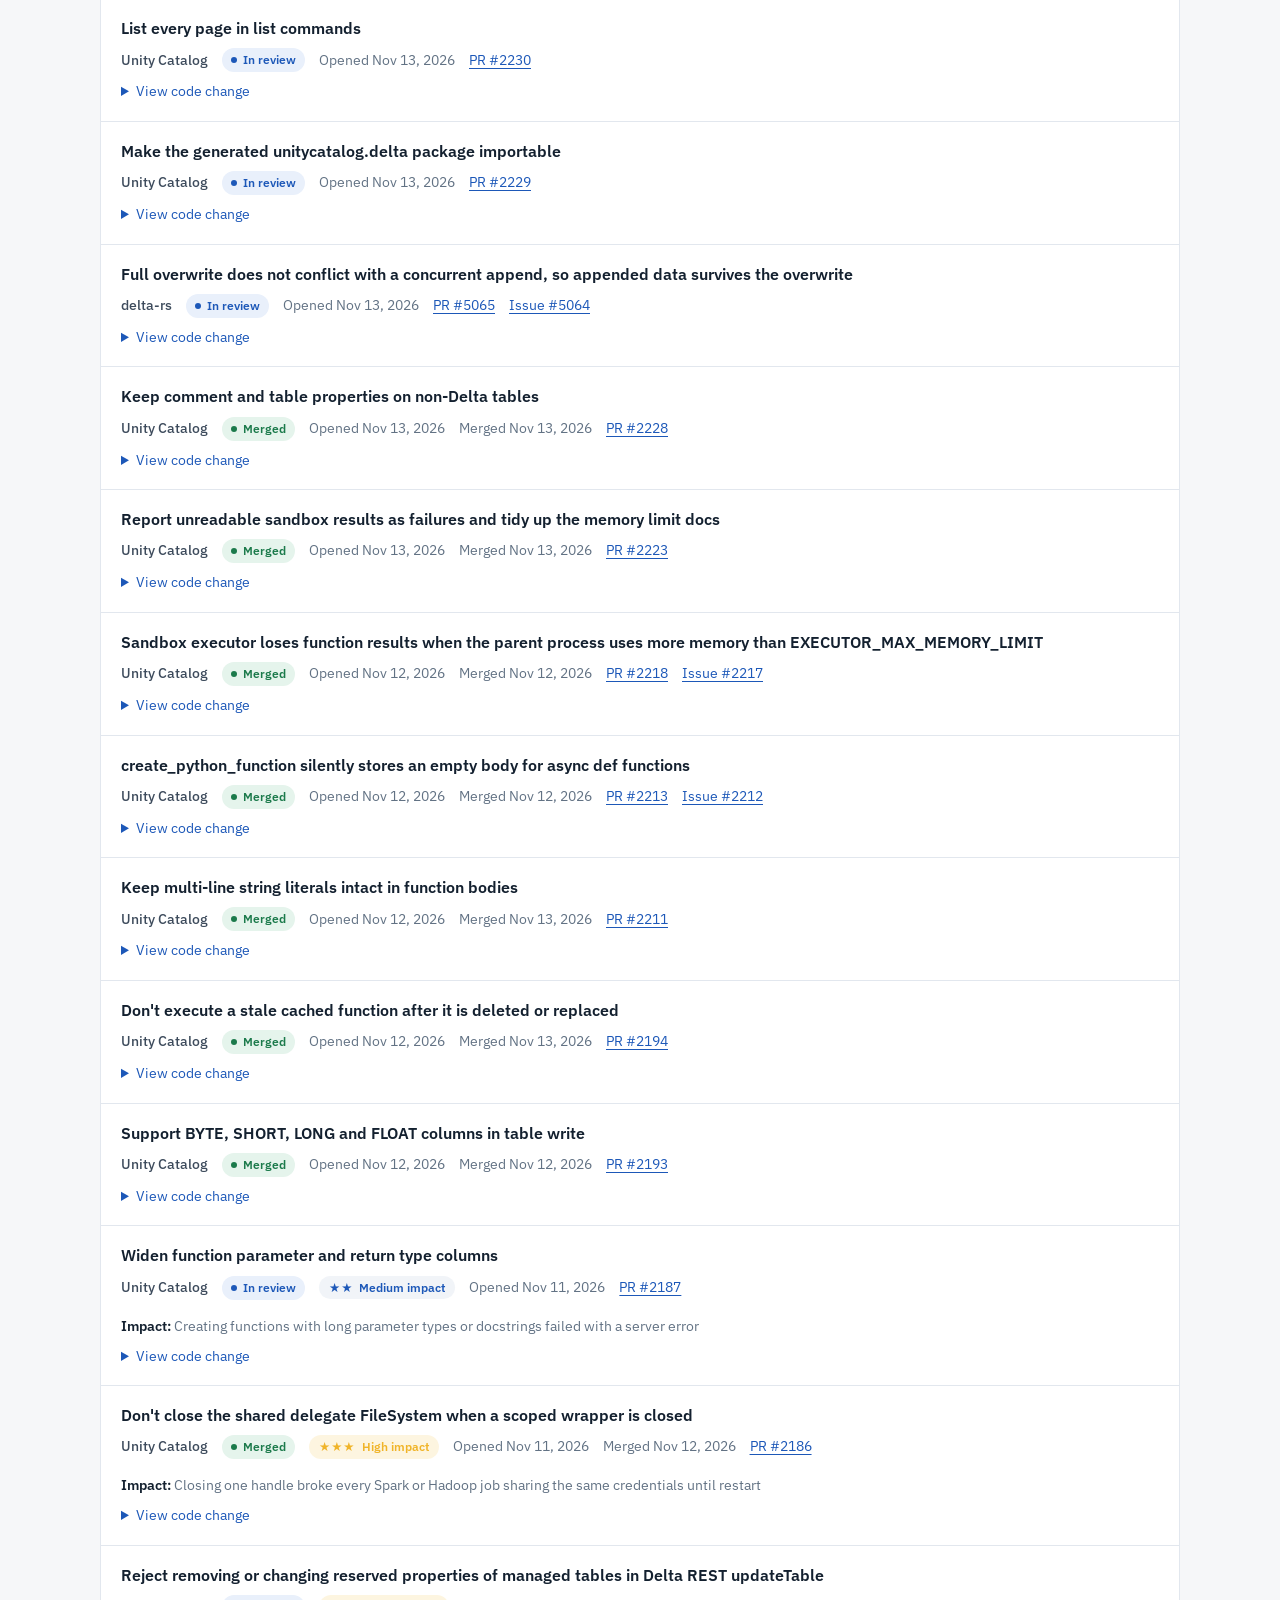
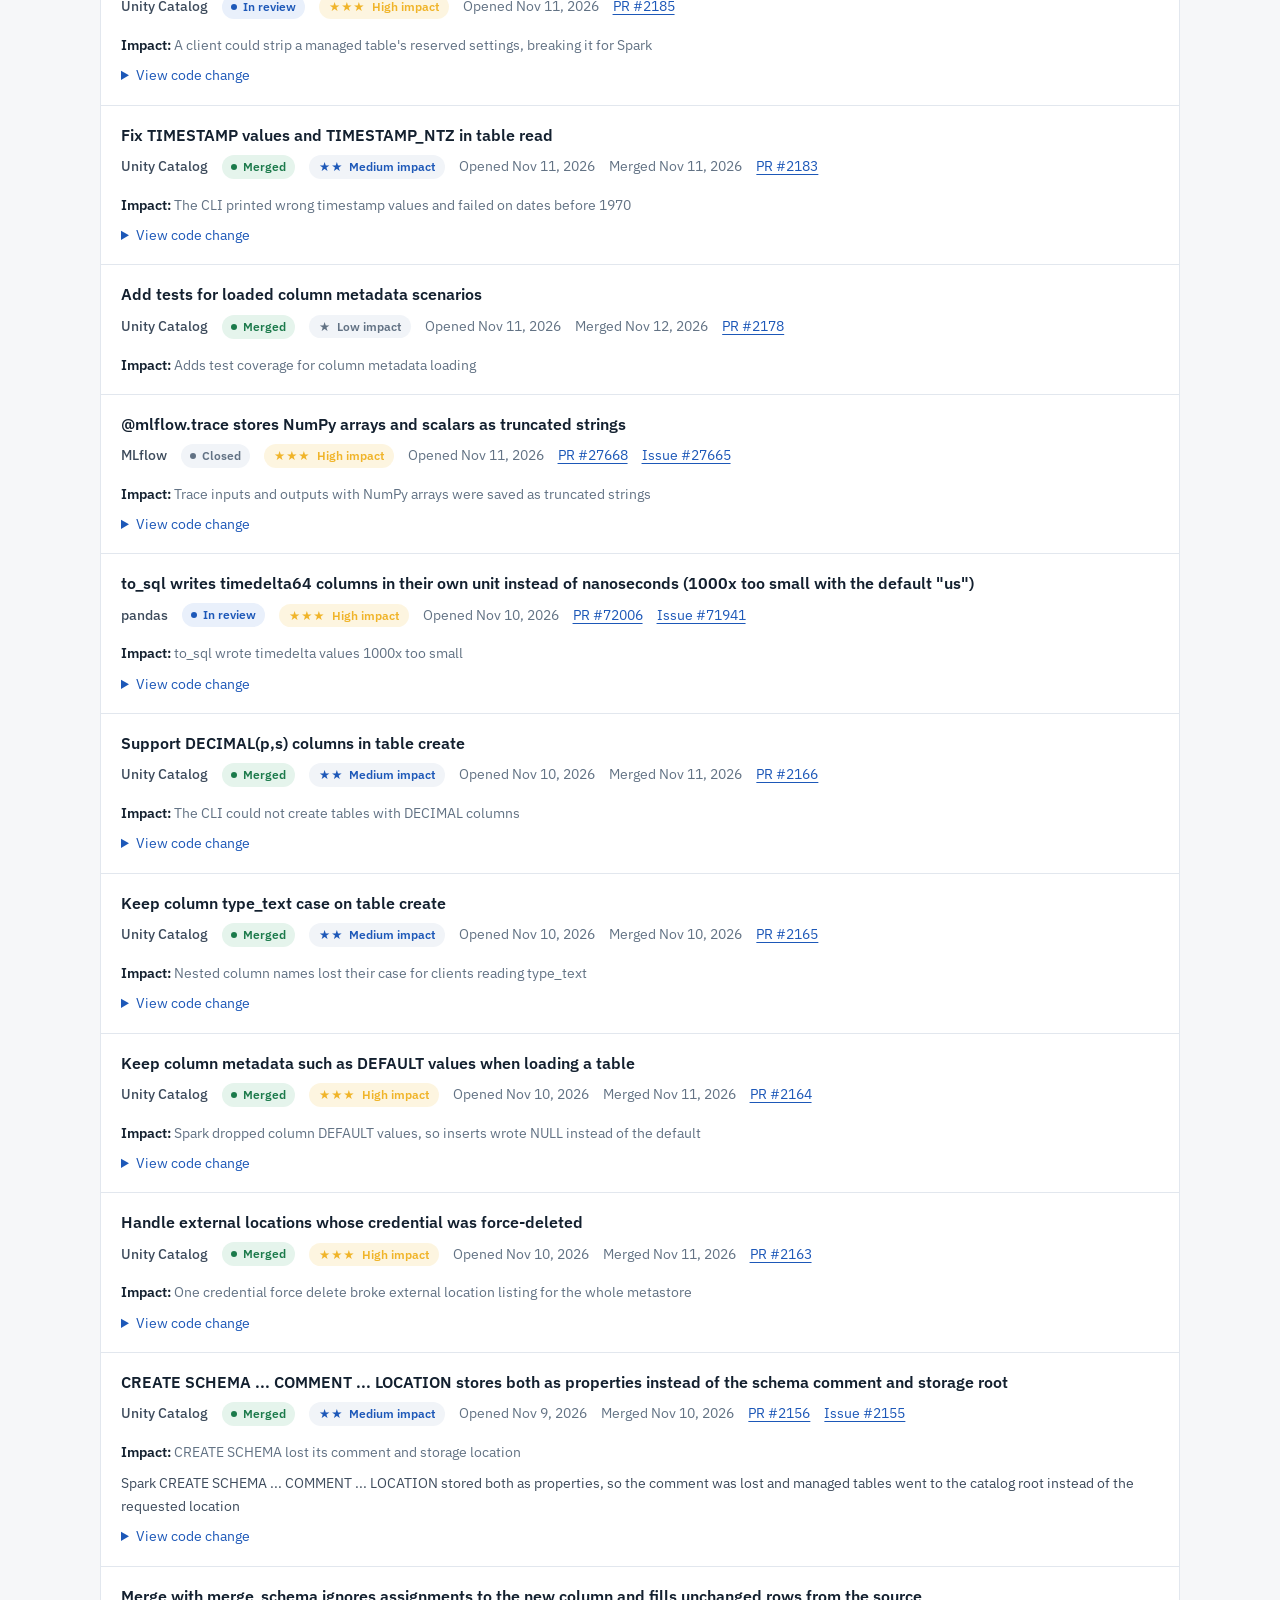
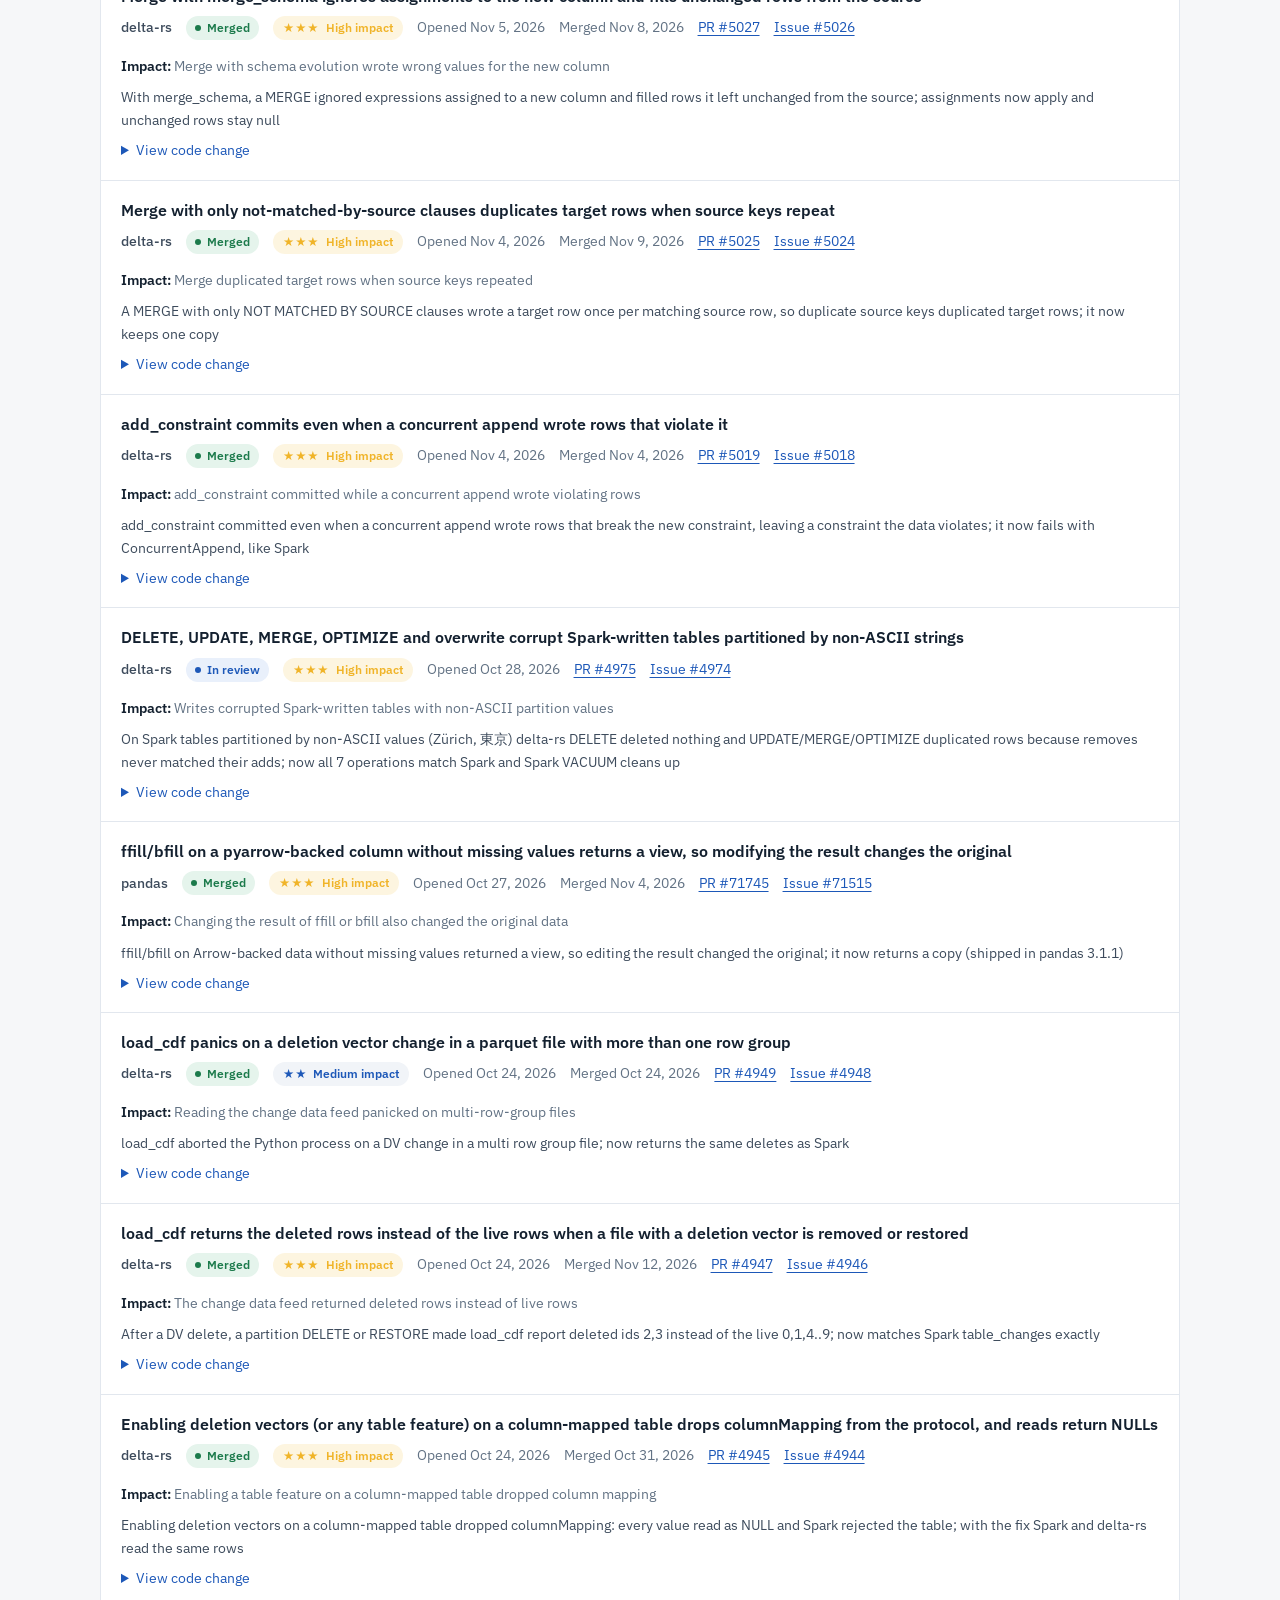
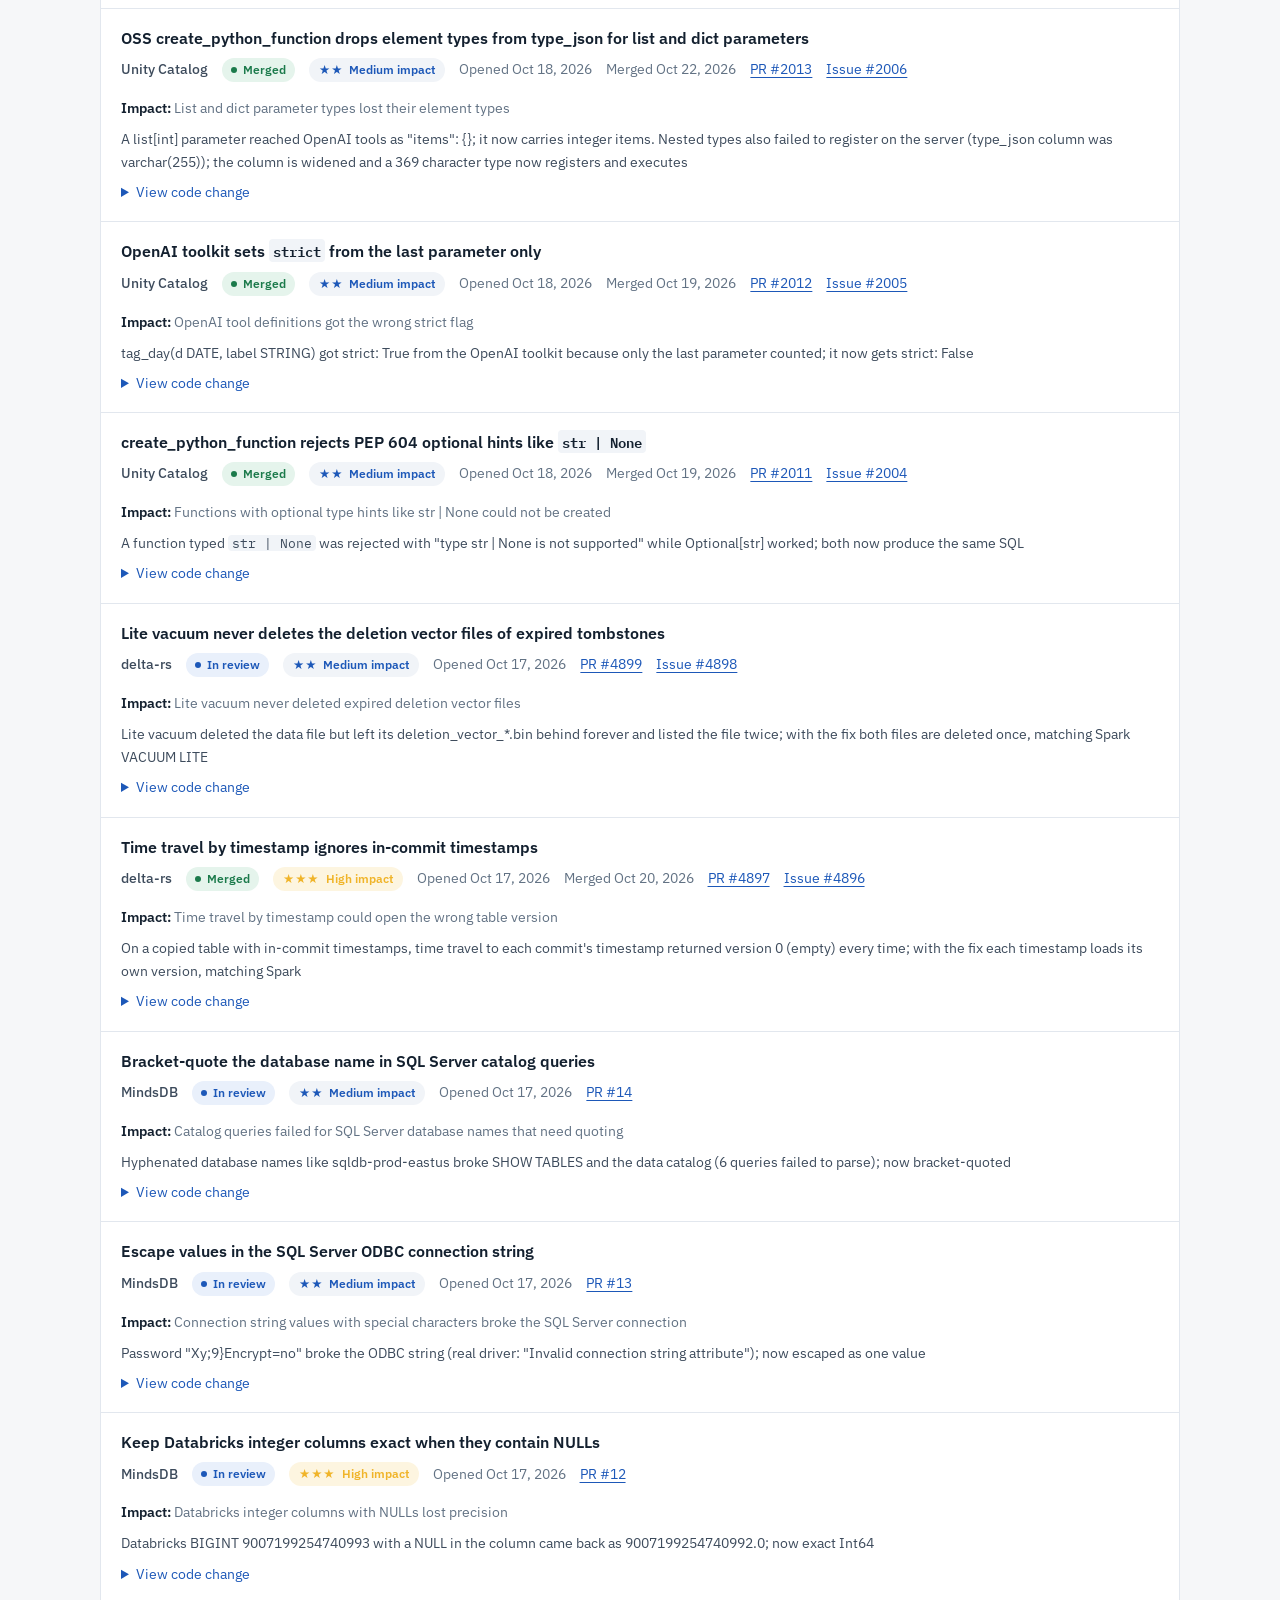
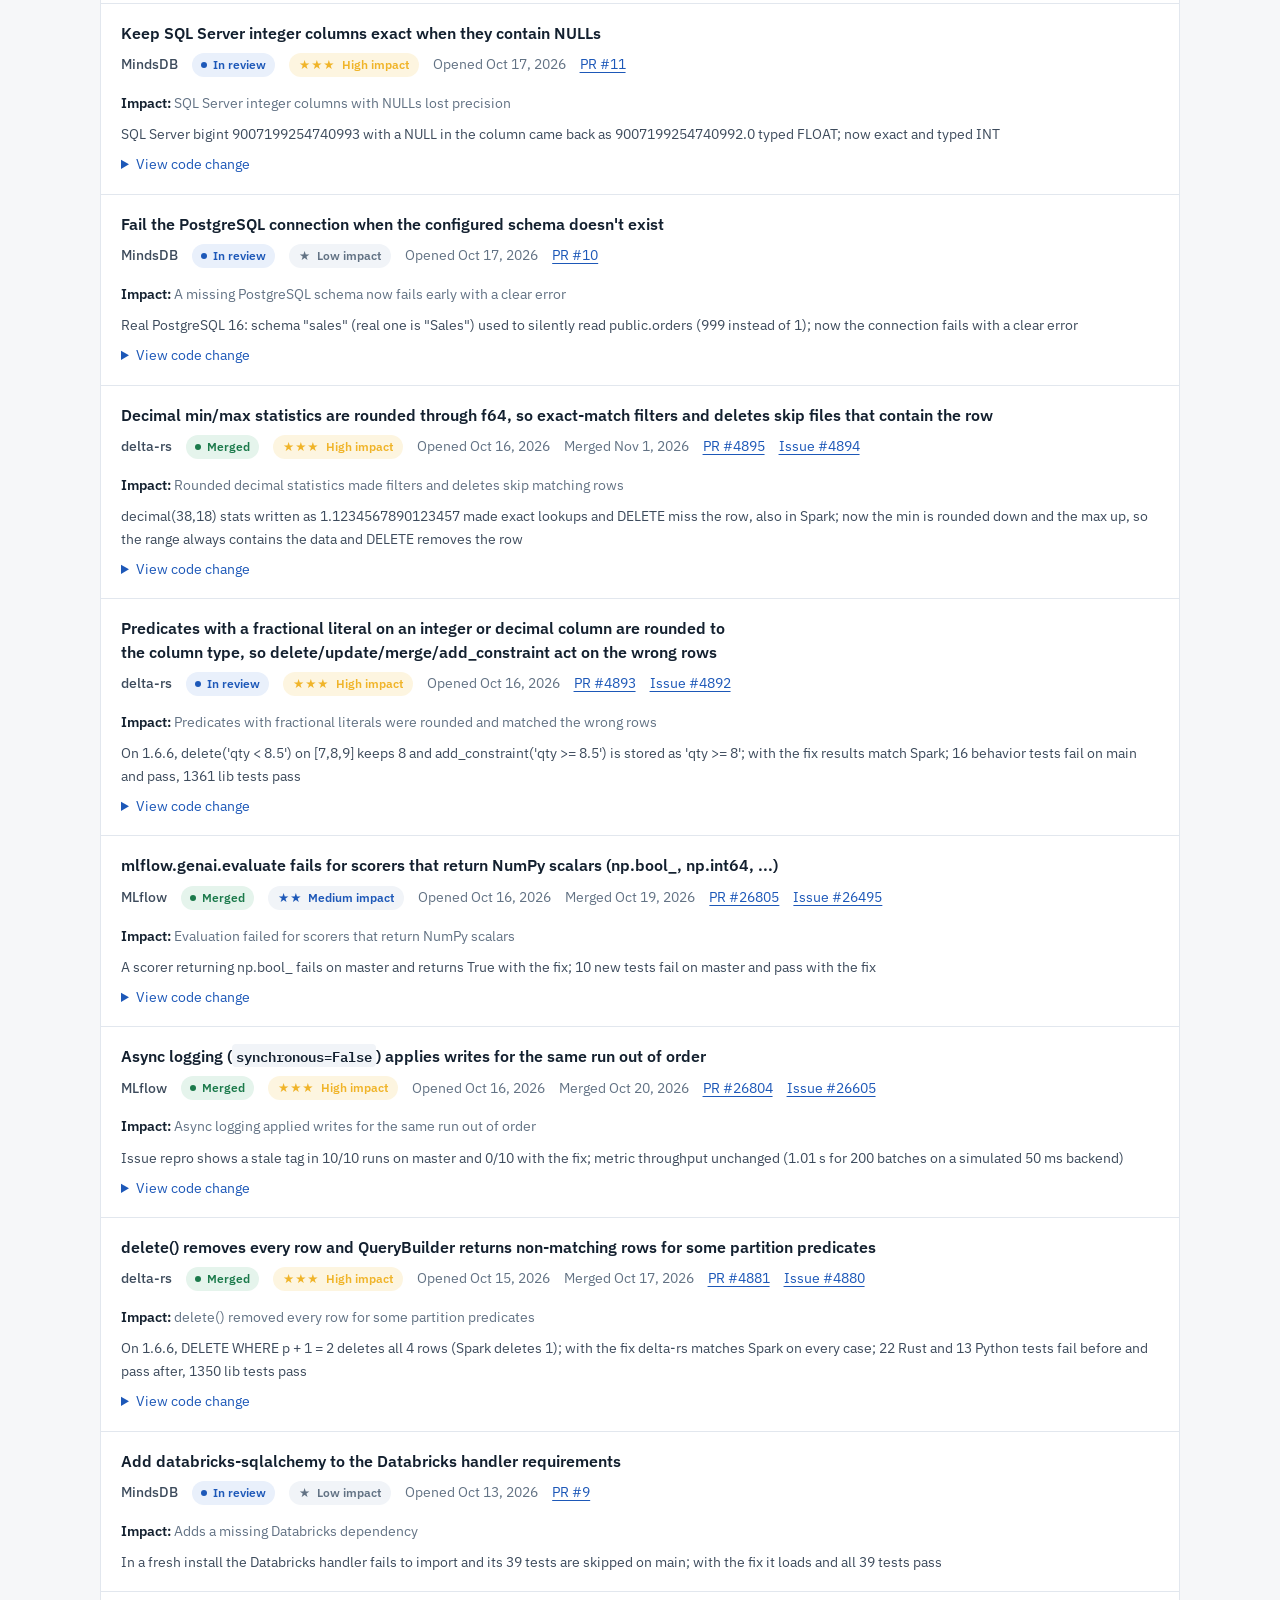
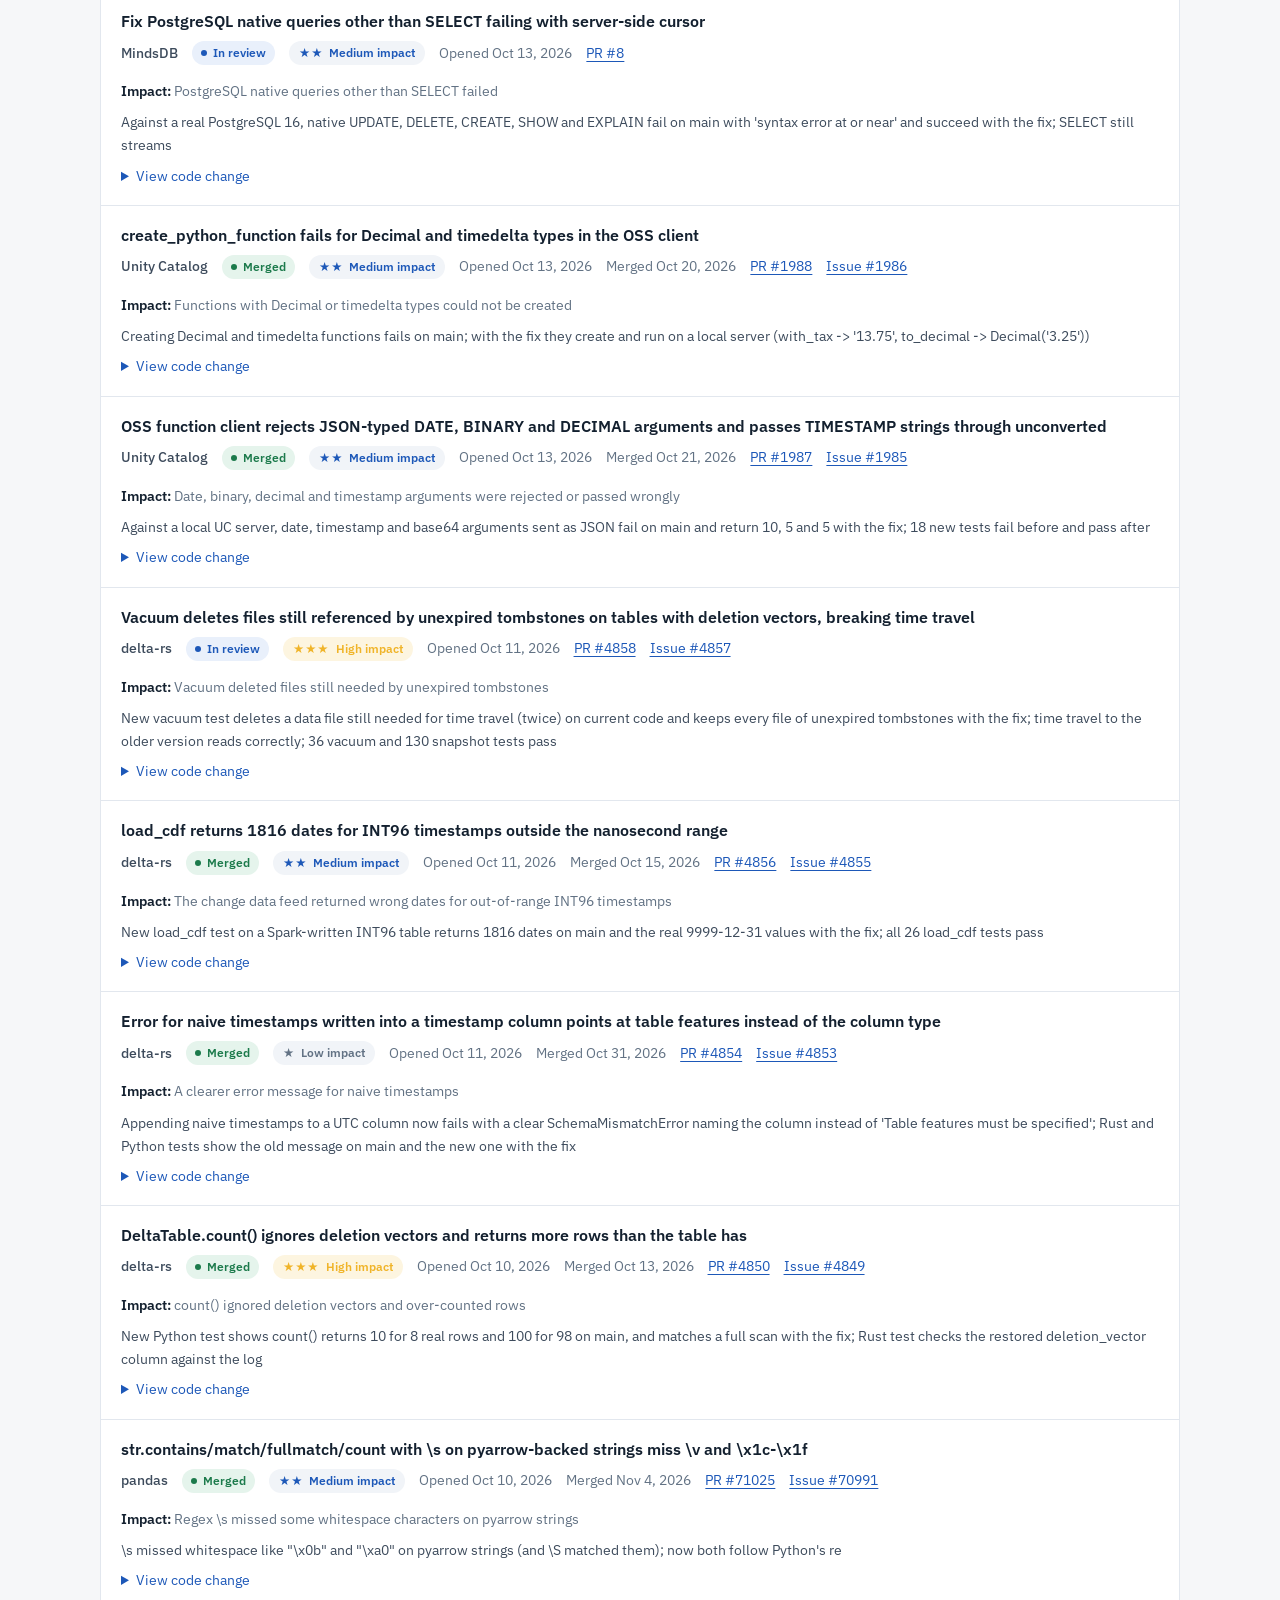
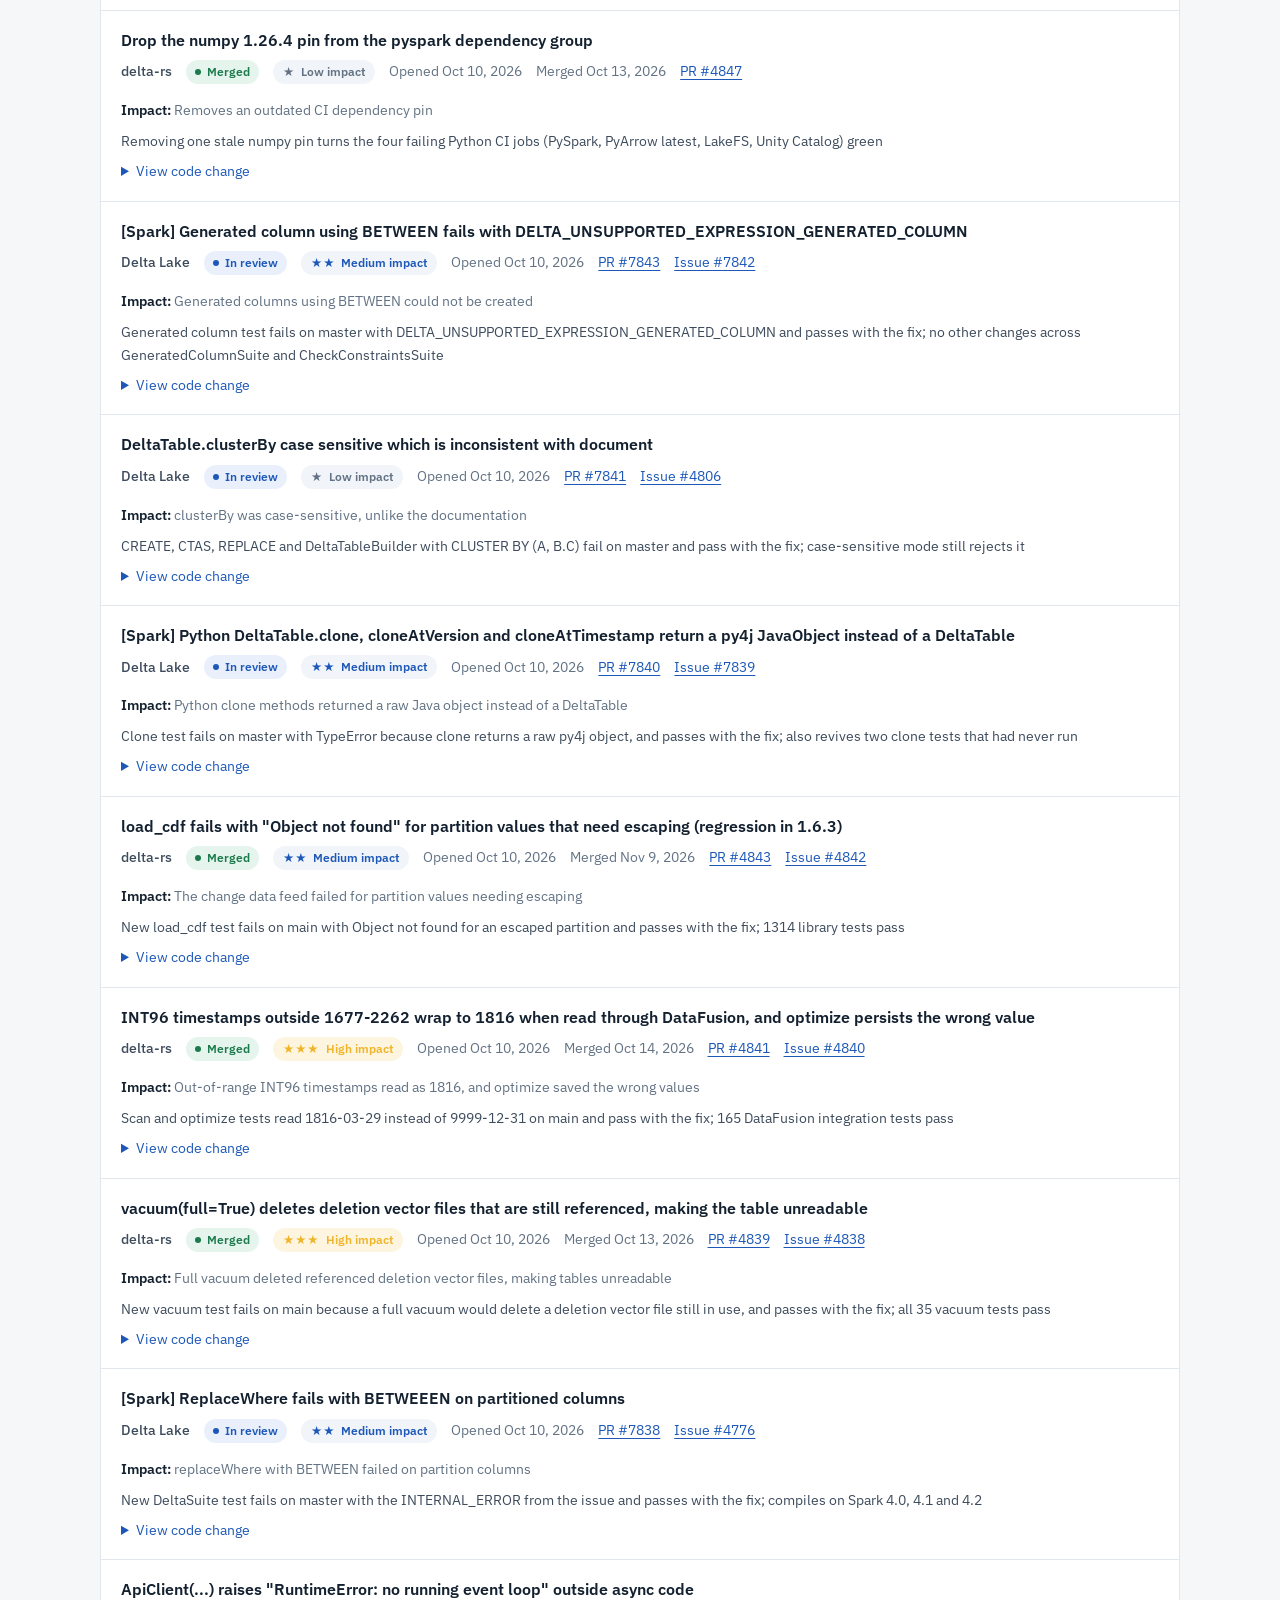
==== commit bebf3423: "Count impact levels per merged and in-review fixes, rate the 14 unrated fixes" ====
--- a/bugs.html
+++ b/bugs.html
@@ -249,14 +249,20 @@
     var bar = el('div', 'bar'); bar.setAttribute('role', 'img'); bar.setAttribute('aria-label', pct + '% of pull requests merged');
     var fill = el('span'); fill.style.width = pct + '%'; bar.append(fill);
     var share = el('div'); share.append(counts, el('p', 'bar-label', merged ? merged + ' of ' + mine.length + ' pull requests merged (' + pct + '%)' : 'No merges yet, ' + review + ' in review'), bar);
-    var levels = ['high', 'medium', 'low'].map(function (lv) {
-      return [lv, mine.filter(function (f) { return f.impact && f.impact.level === lv; }).length];
-    }).filter(function (x) { return x[1]; });
-    if (levels.length) {
-      var li2 = el('p', 'lib-impact'); li2.append('Impact of these fixes: ');
-      levels.forEach(function (x, i) { if (i) li2.append(' \u00b7 '); li2.append(el('b', null, '\u2605'.repeat(IMPACT[x[0]].stars) + ' ' + x[1] + ' ' + IMPACT[x[0]].label.toLowerCase())); });
-      share.append(li2);
-    }
+    function impactLine(label, fixes) {
+      if (!fixes.length) return;
+      var parts = ['high', 'medium', 'low'].map(function (lv) {
+        var n = fixes.filter(function (f) { return f.impact && f.impact.level === lv; }).length;
+        return n ? '\u2605'.repeat(IMPACT[lv].stars) + ' ' + n + ' ' + IMPACT[lv].label.toLowerCase() : null;
+      });
+      var unrated = fixes.filter(function (f) { return !(f.impact && IMPACT[f.impact.level]); }).length;
+      if (unrated) parts.push(unrated + ' not rated yet');
+      var line = el('p', 'lib-impact'); line.append(label + ' (' + fixes.length + '): ');
+      parts.filter(Boolean).forEach(function (t, i) { if (i) line.append(' \u00b7 '); line.append(el('b', null, t)); });
+      share.append(line);
+    }
+    impactLine('Impact of merged fixes', mine.filter(function (f) { return f.status === 'merged'; }));
+    impactLine('Impact of fixes in review', mine.filter(function (f) { return f.status === 'review'; }));
     card.append(head, share);
 
     if (r.impact) {
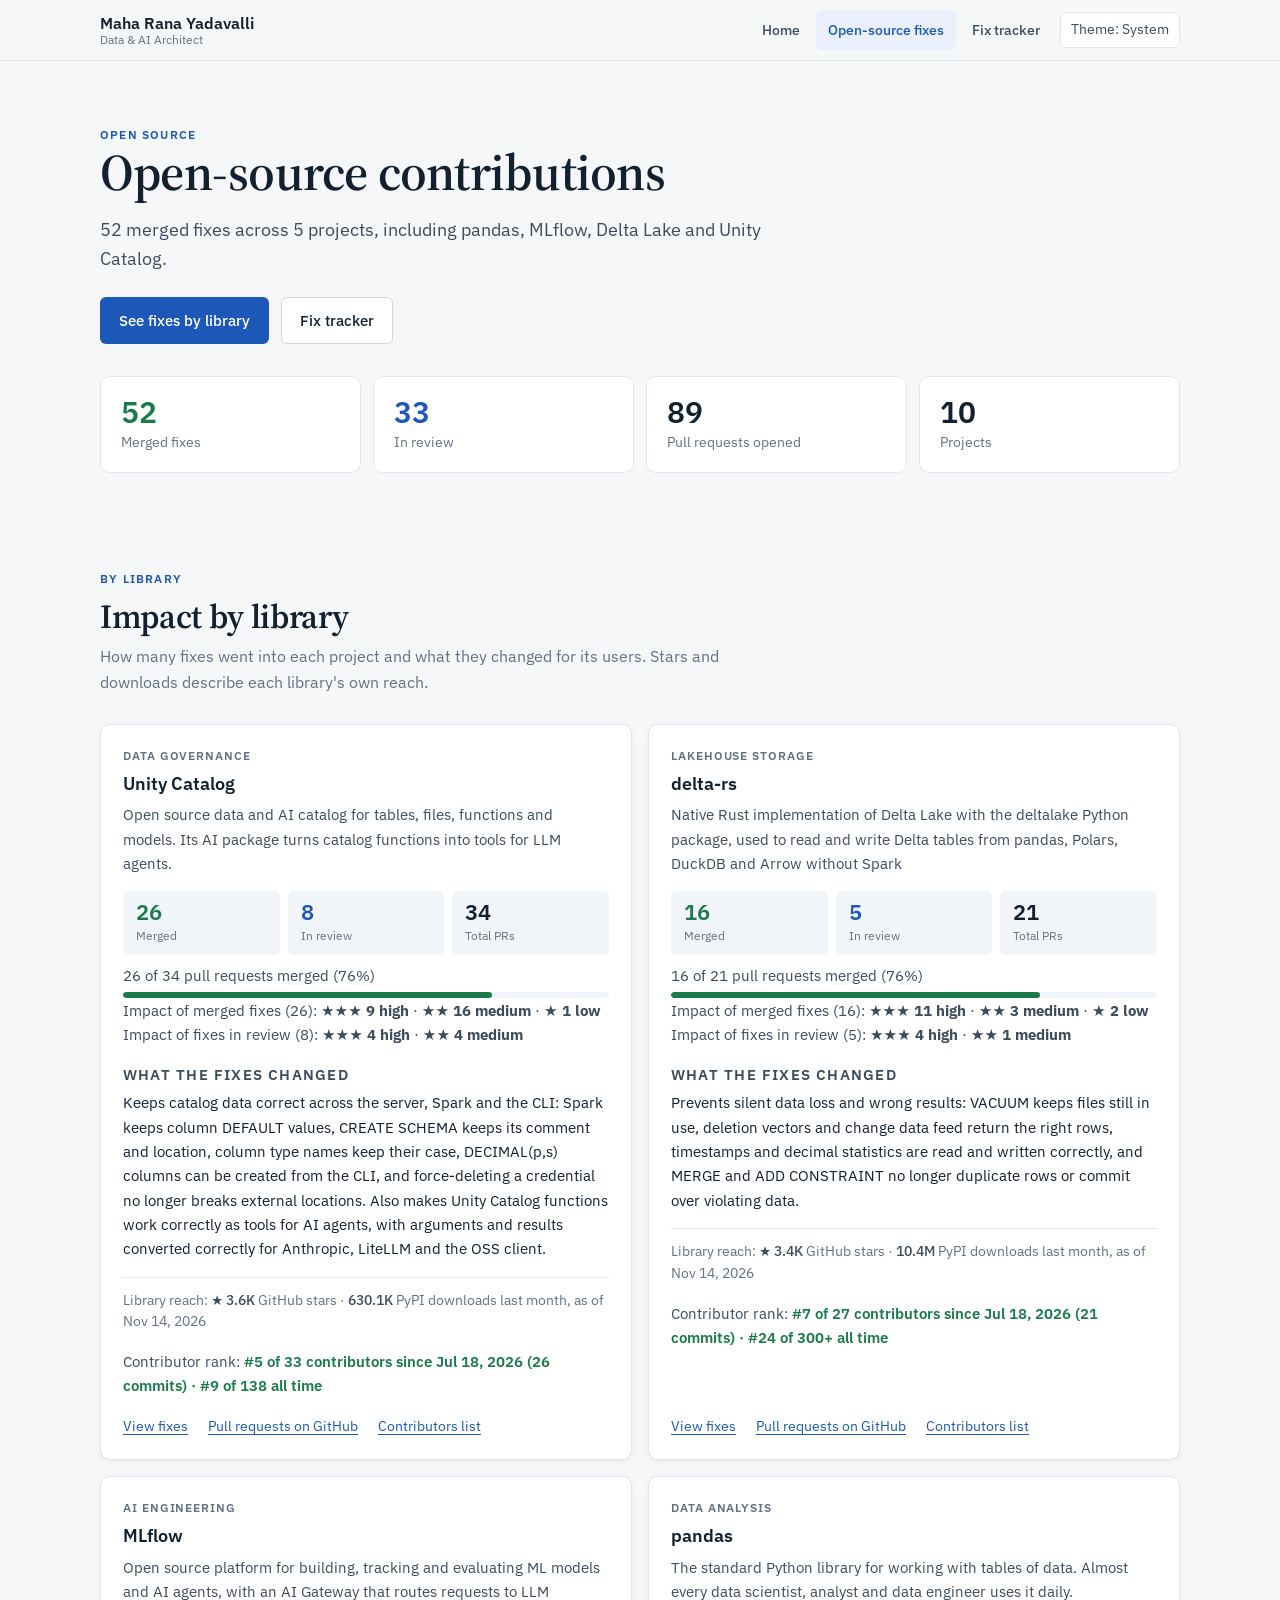
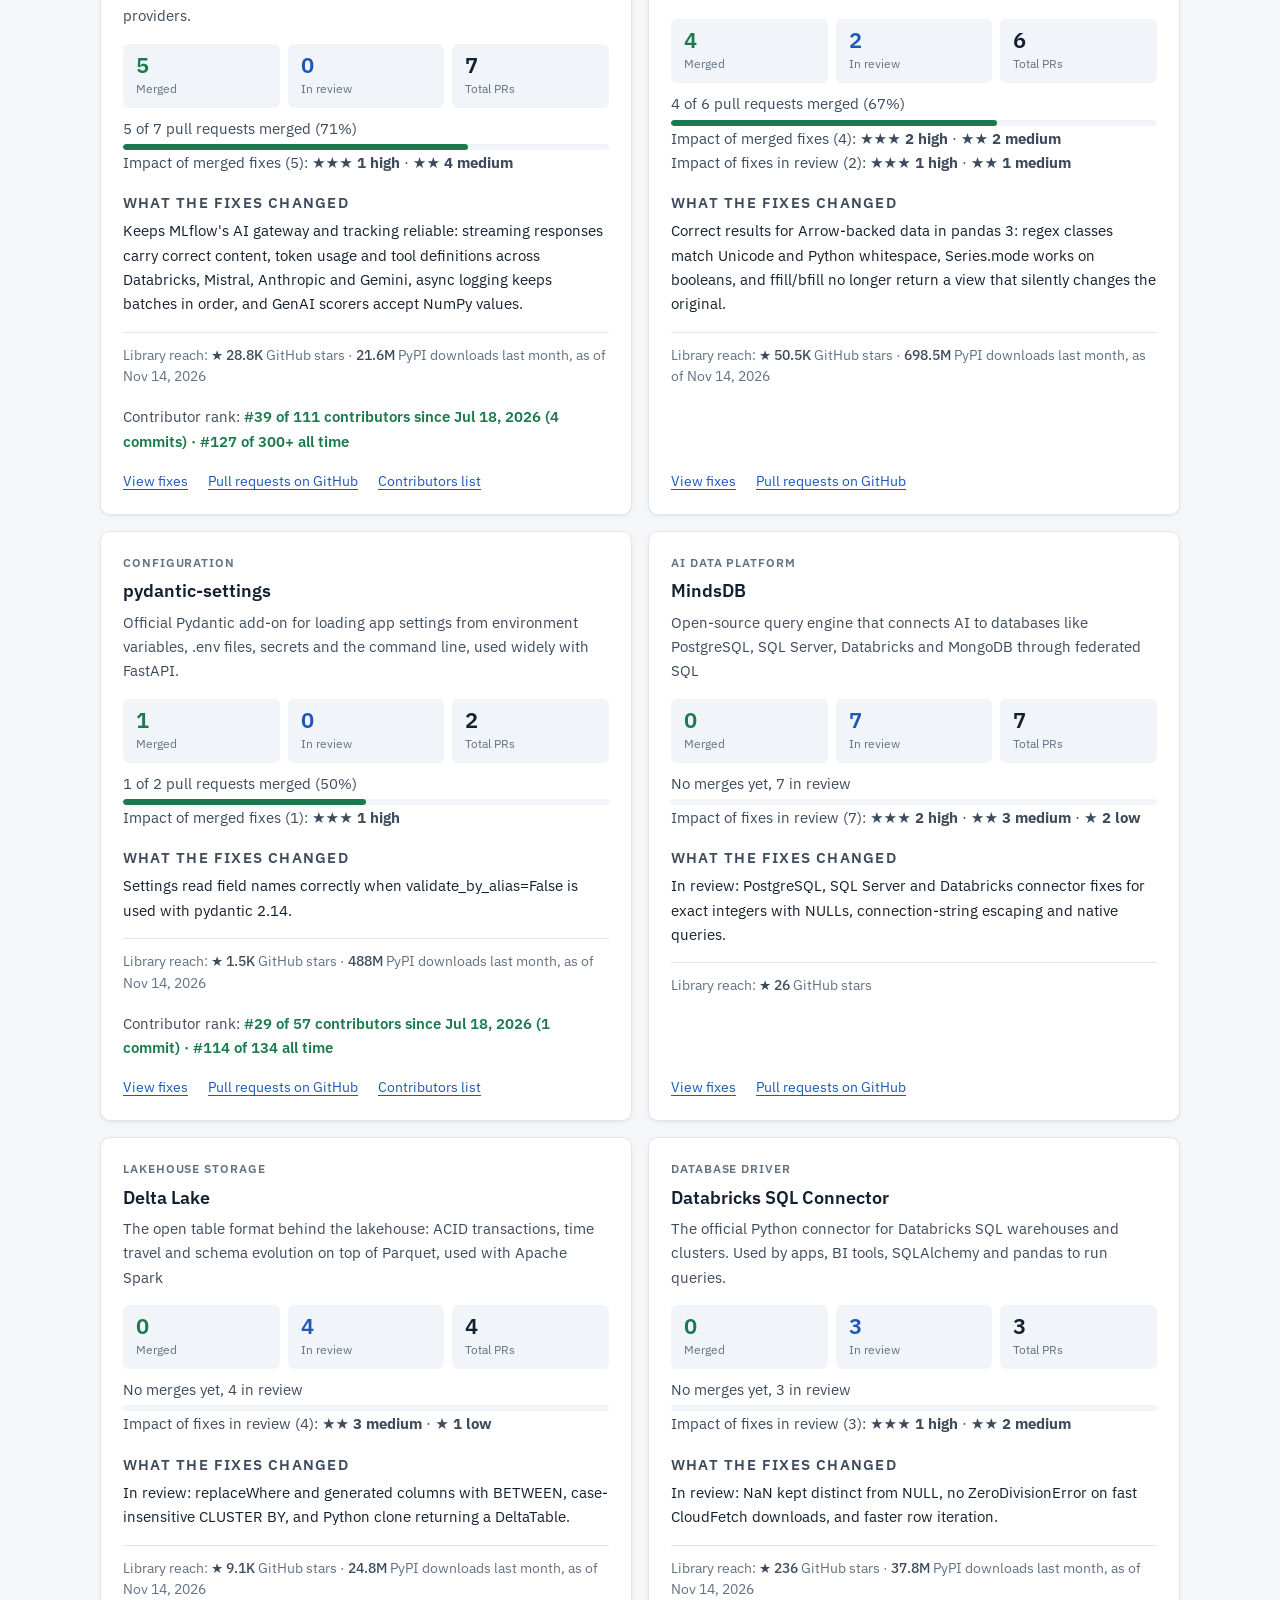
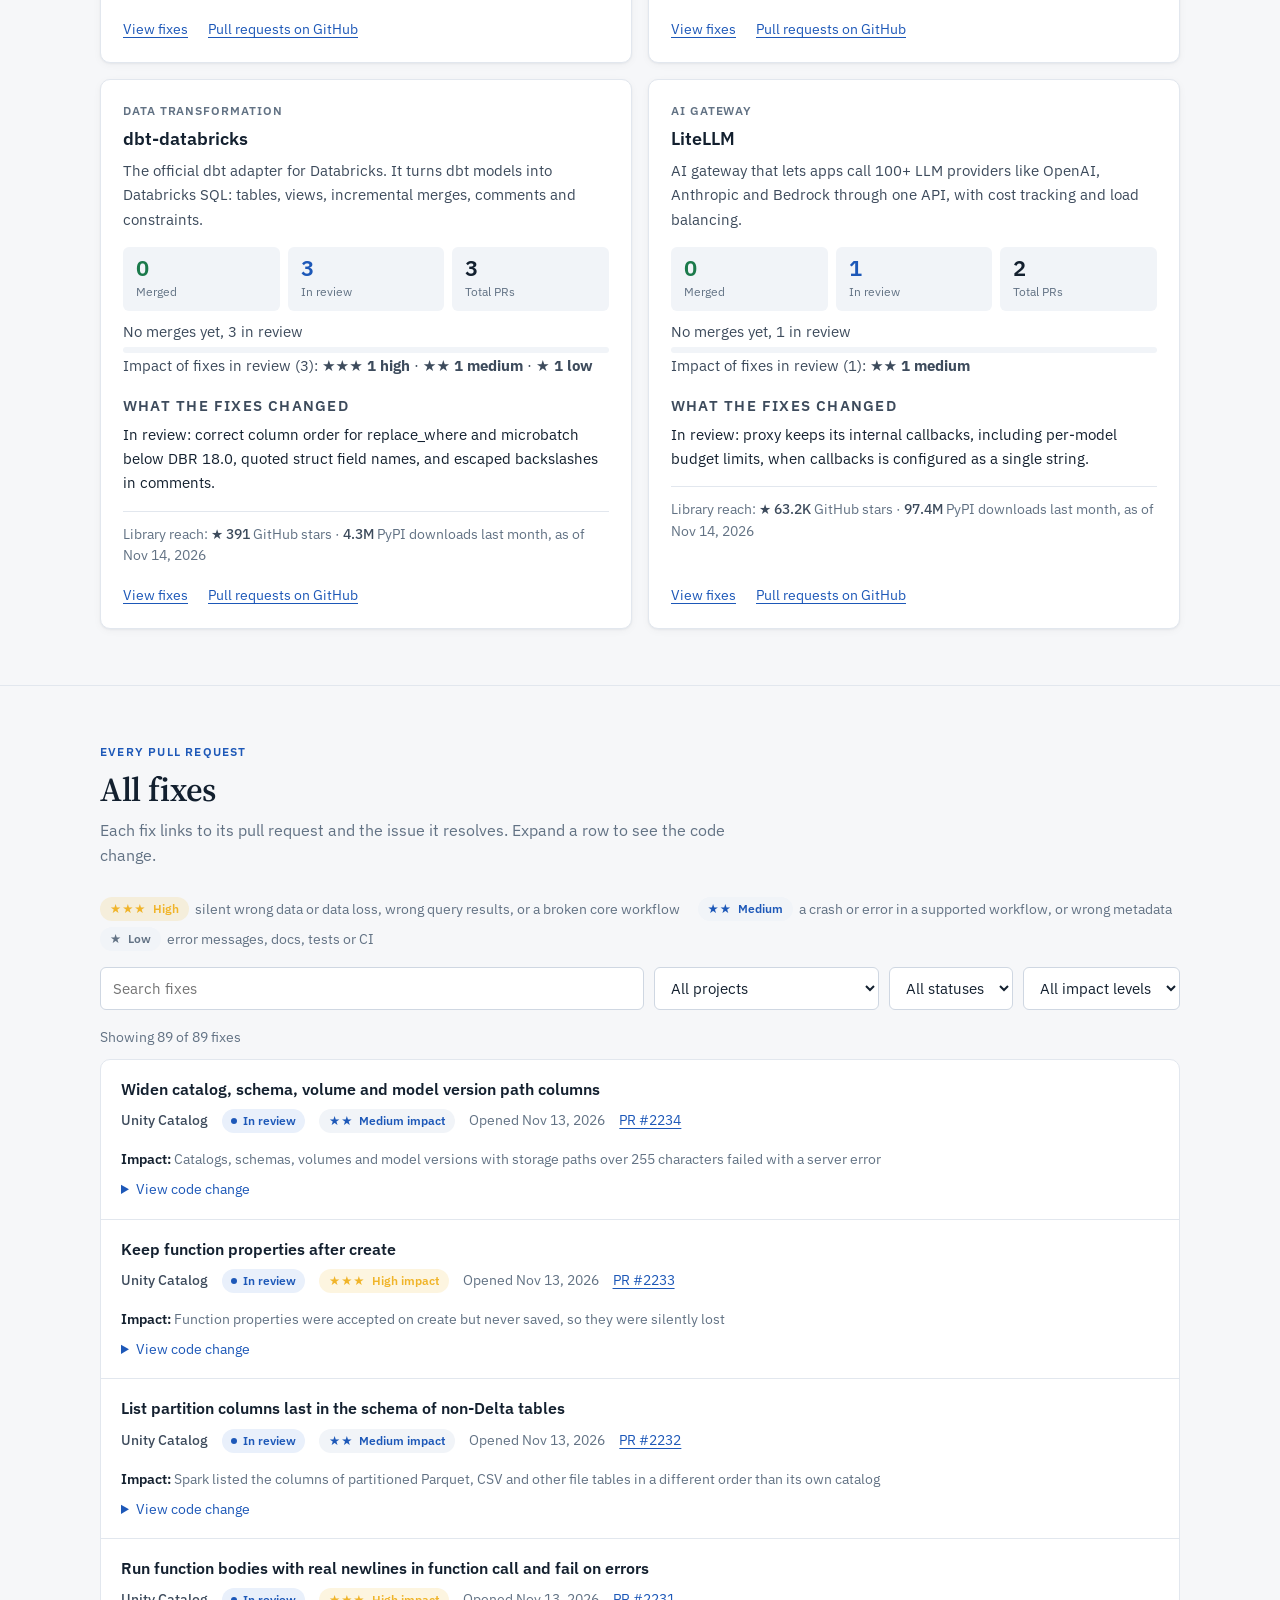
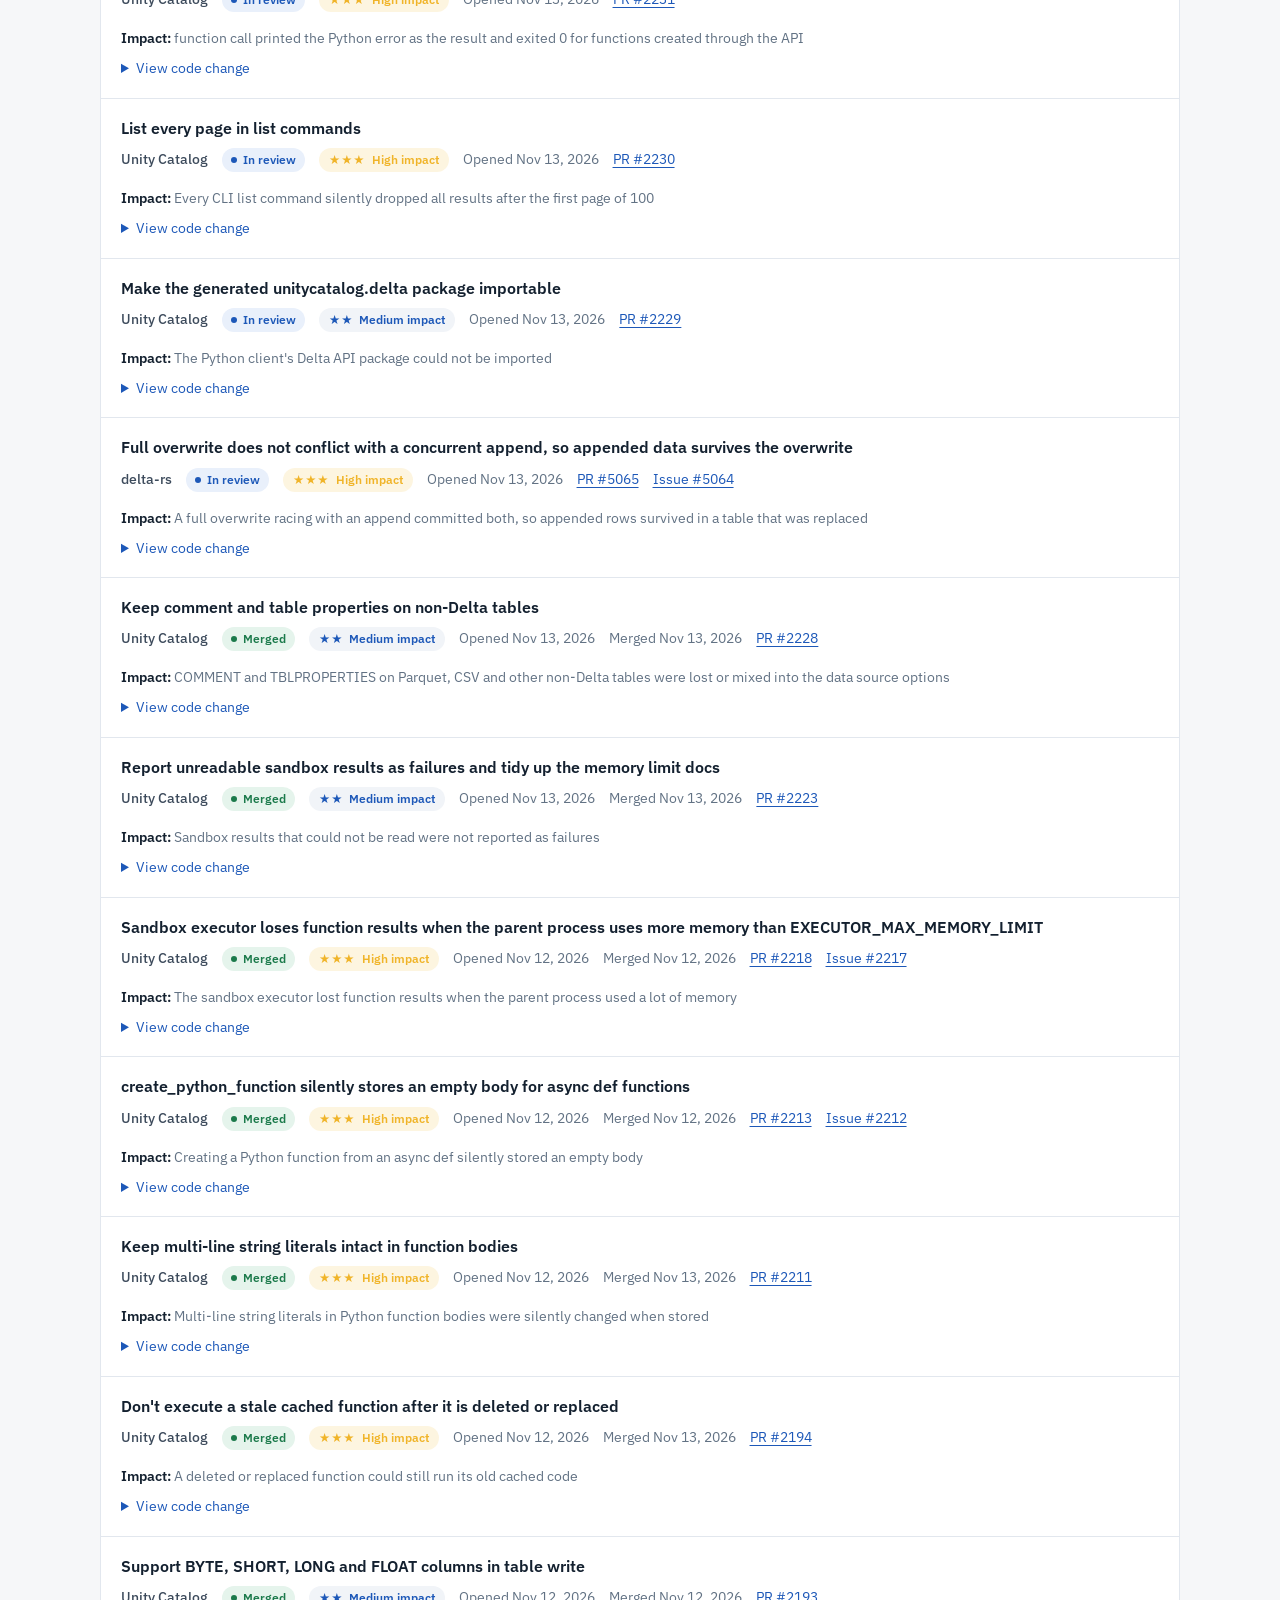
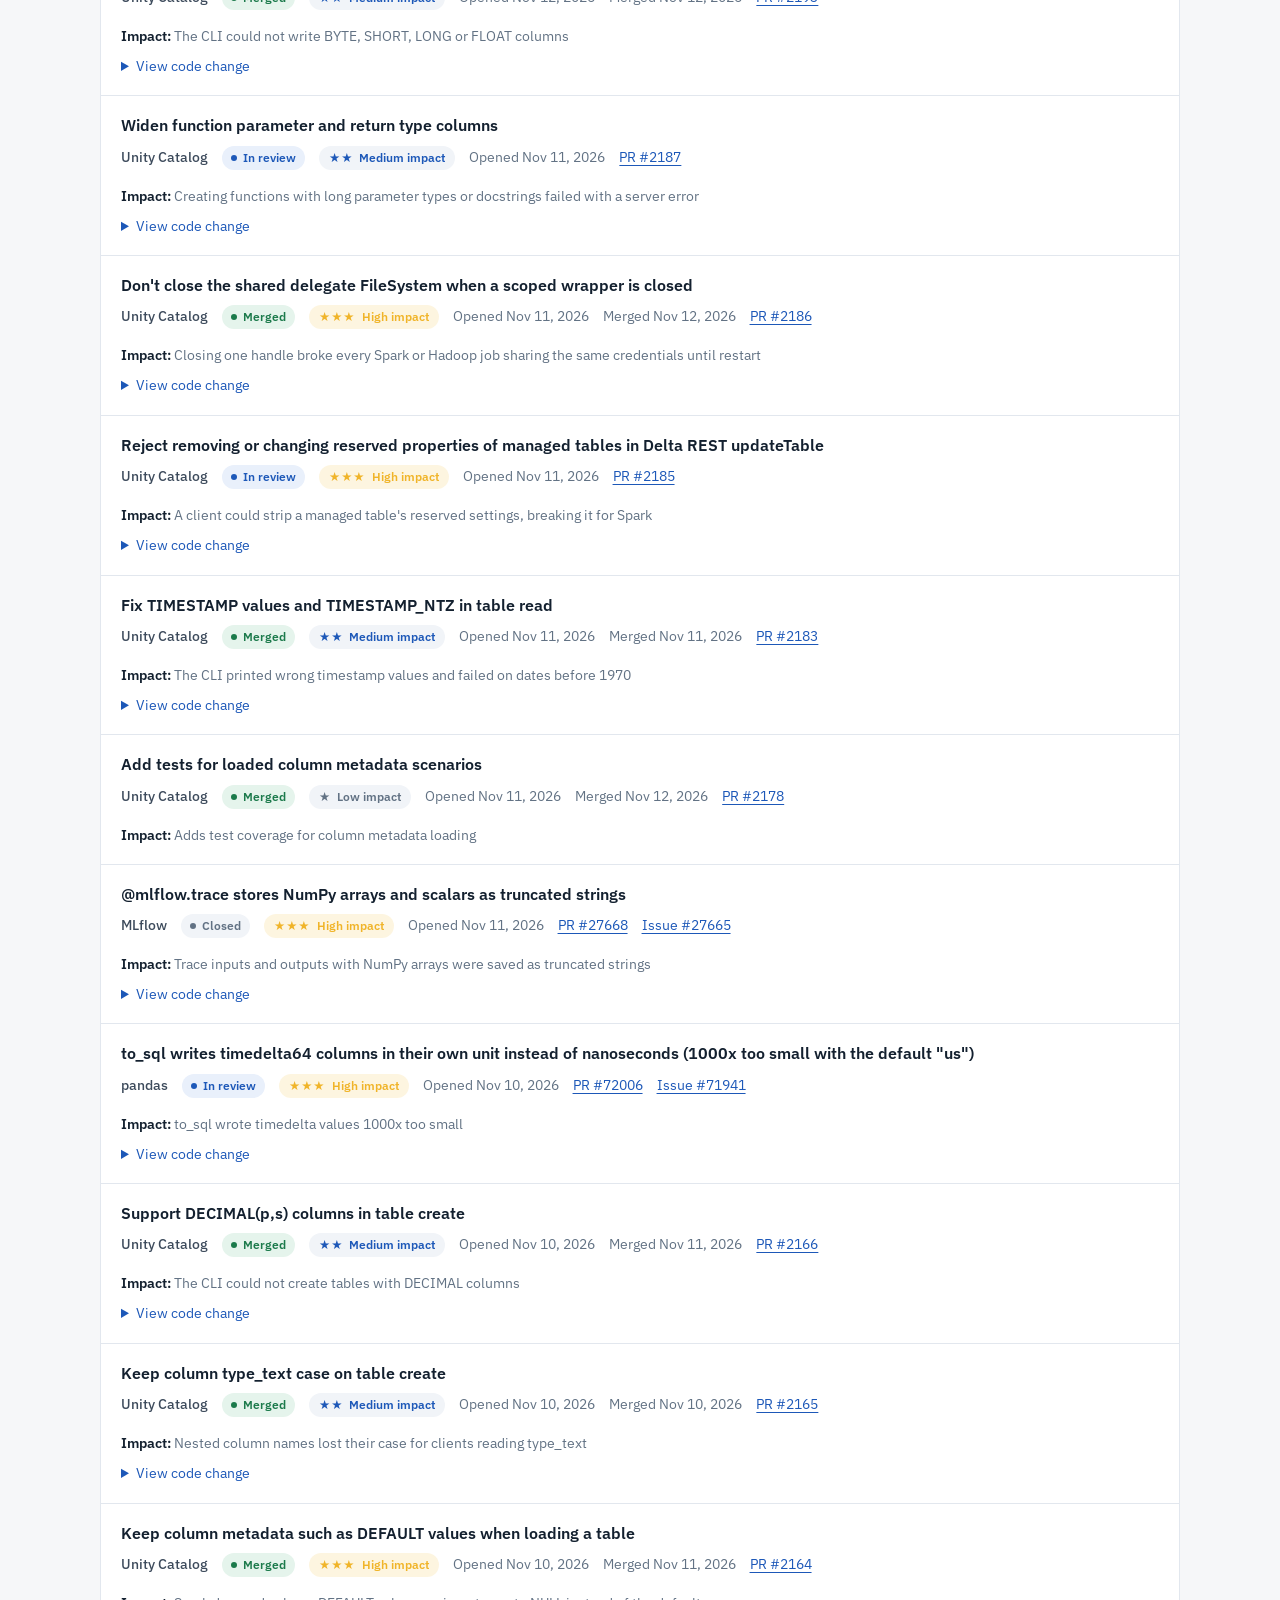
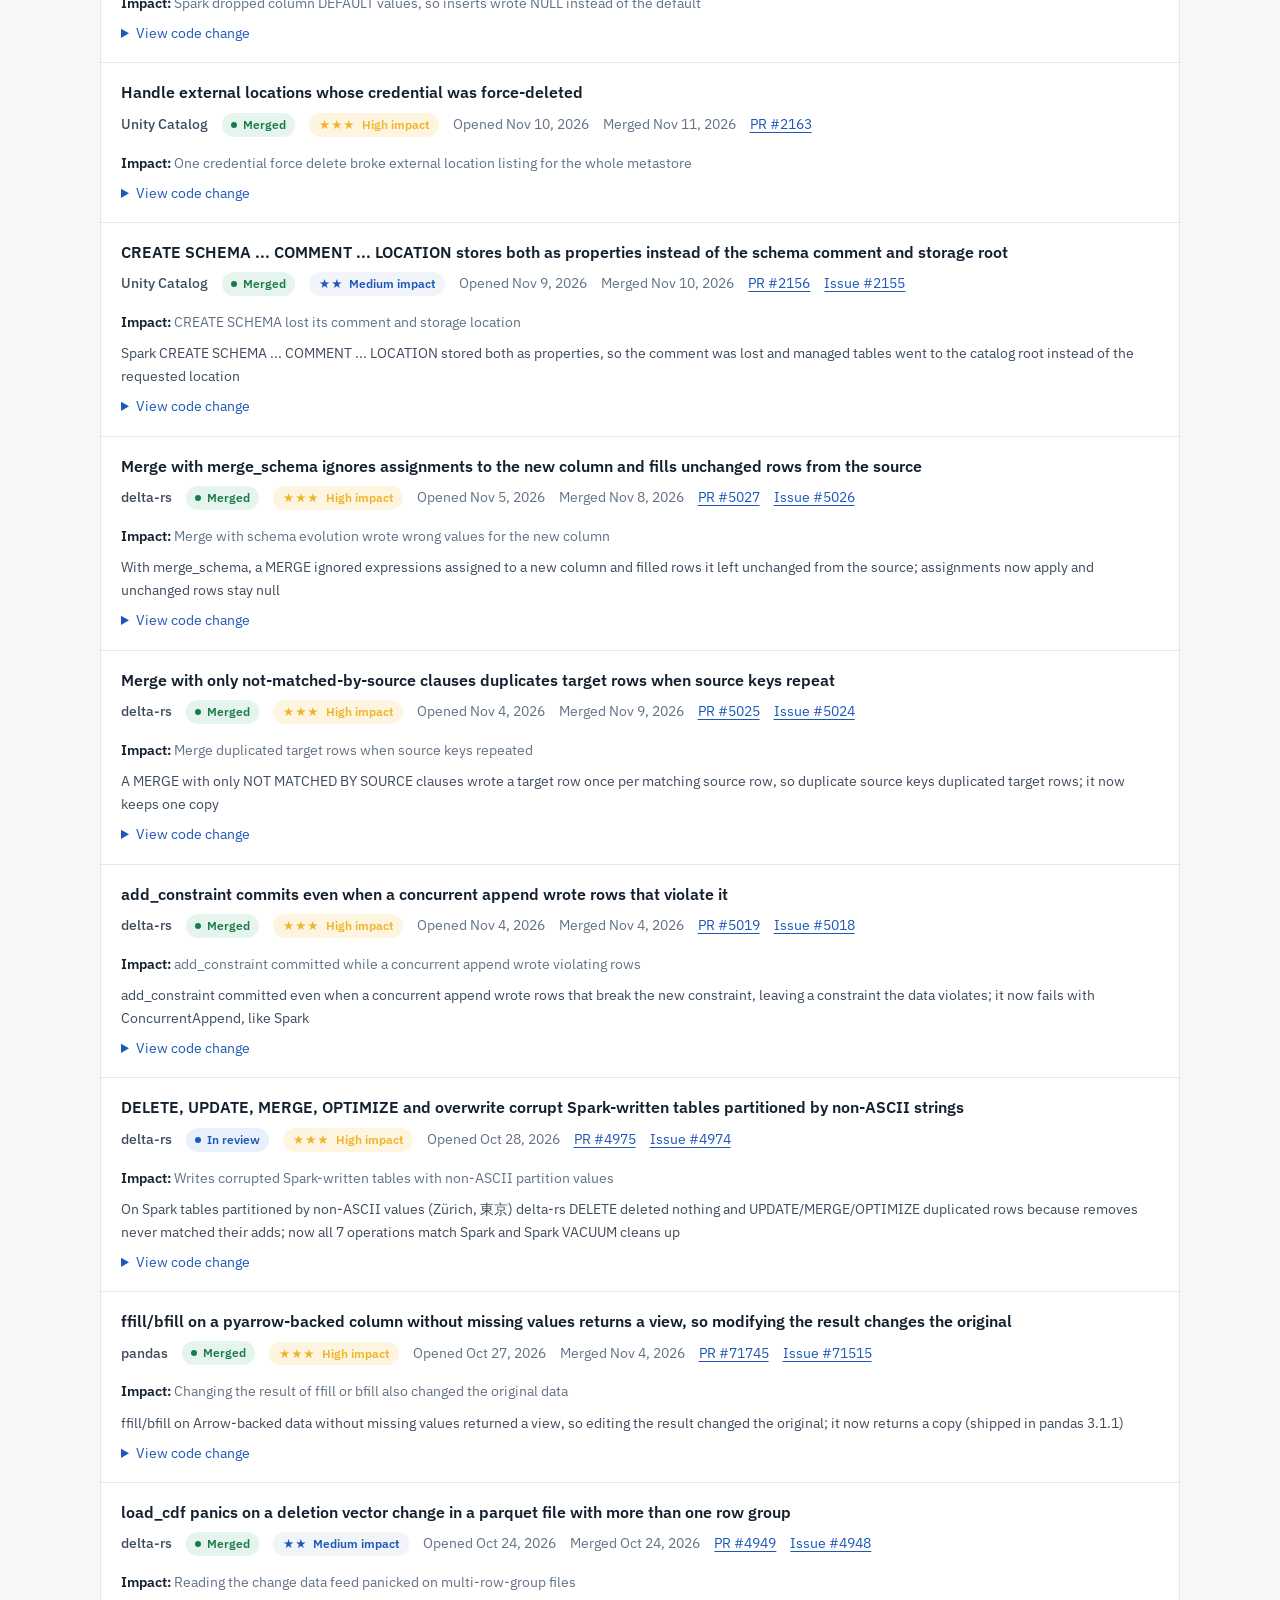
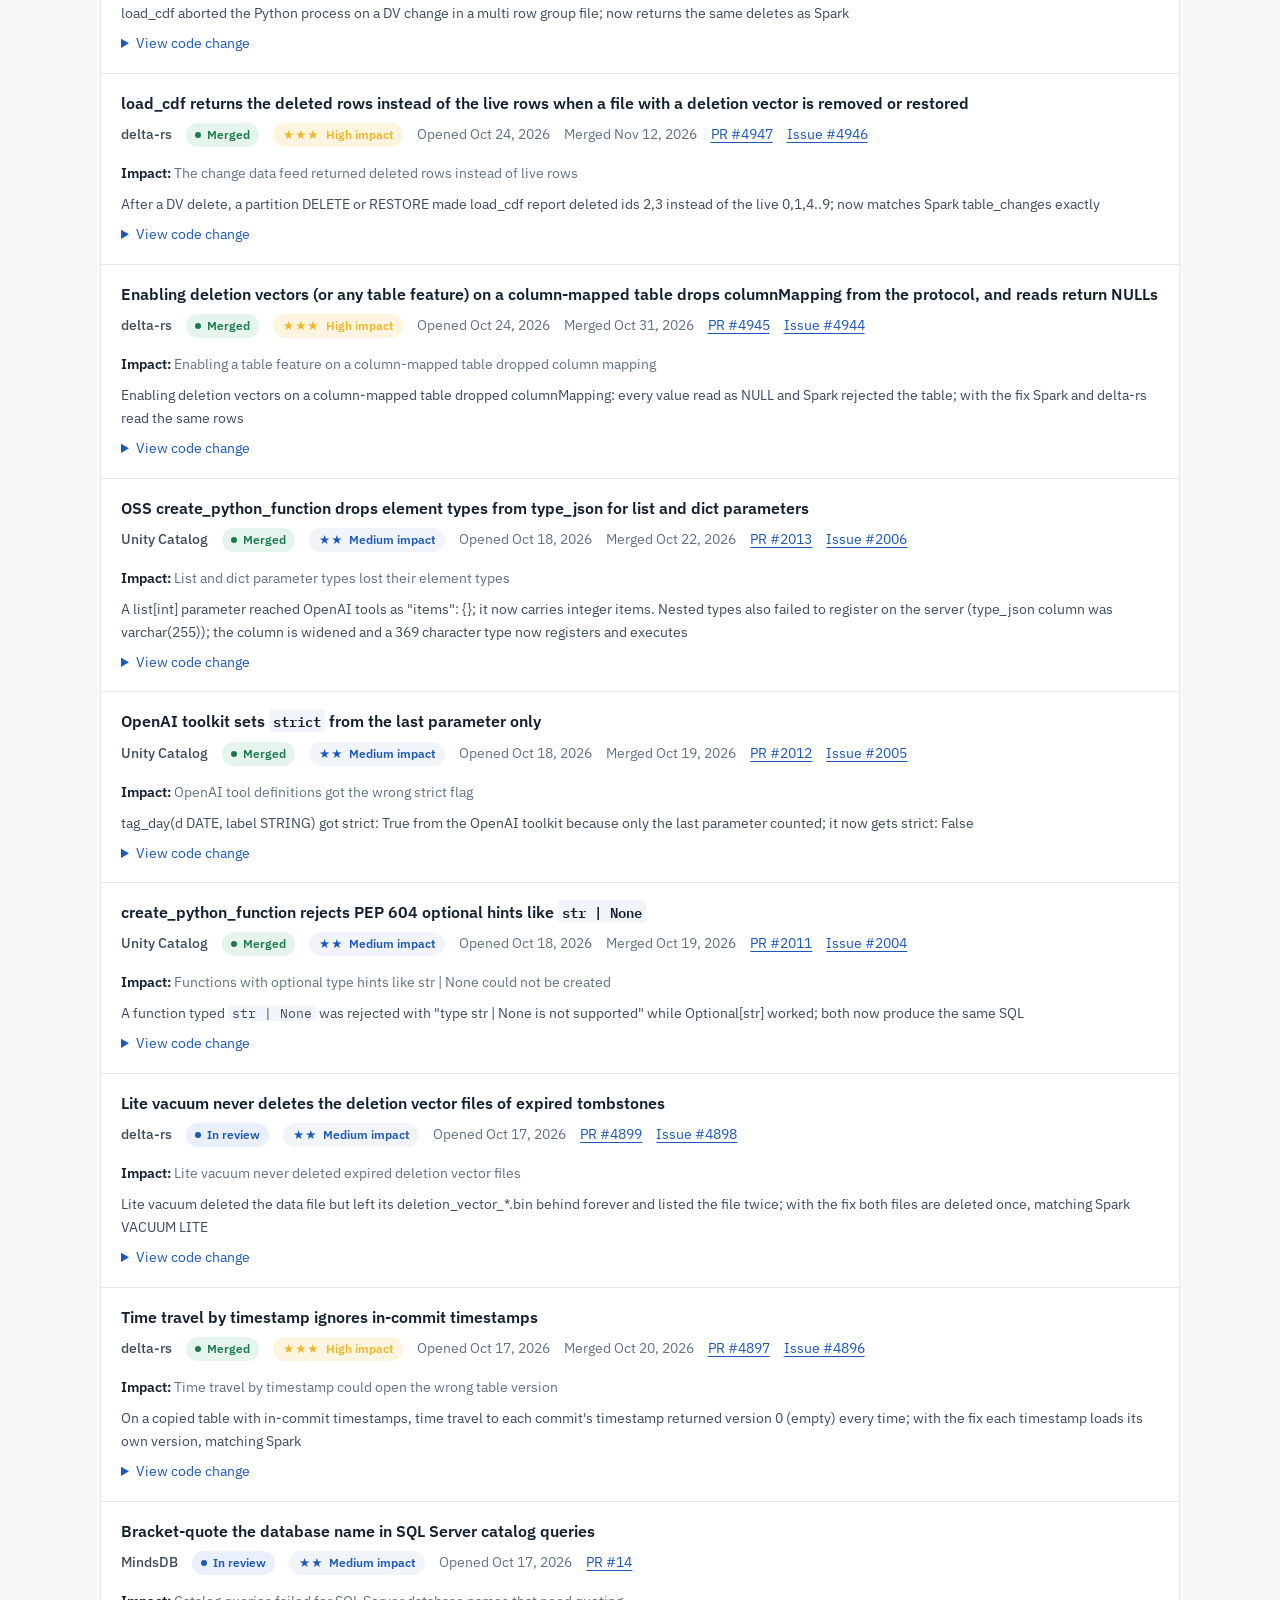
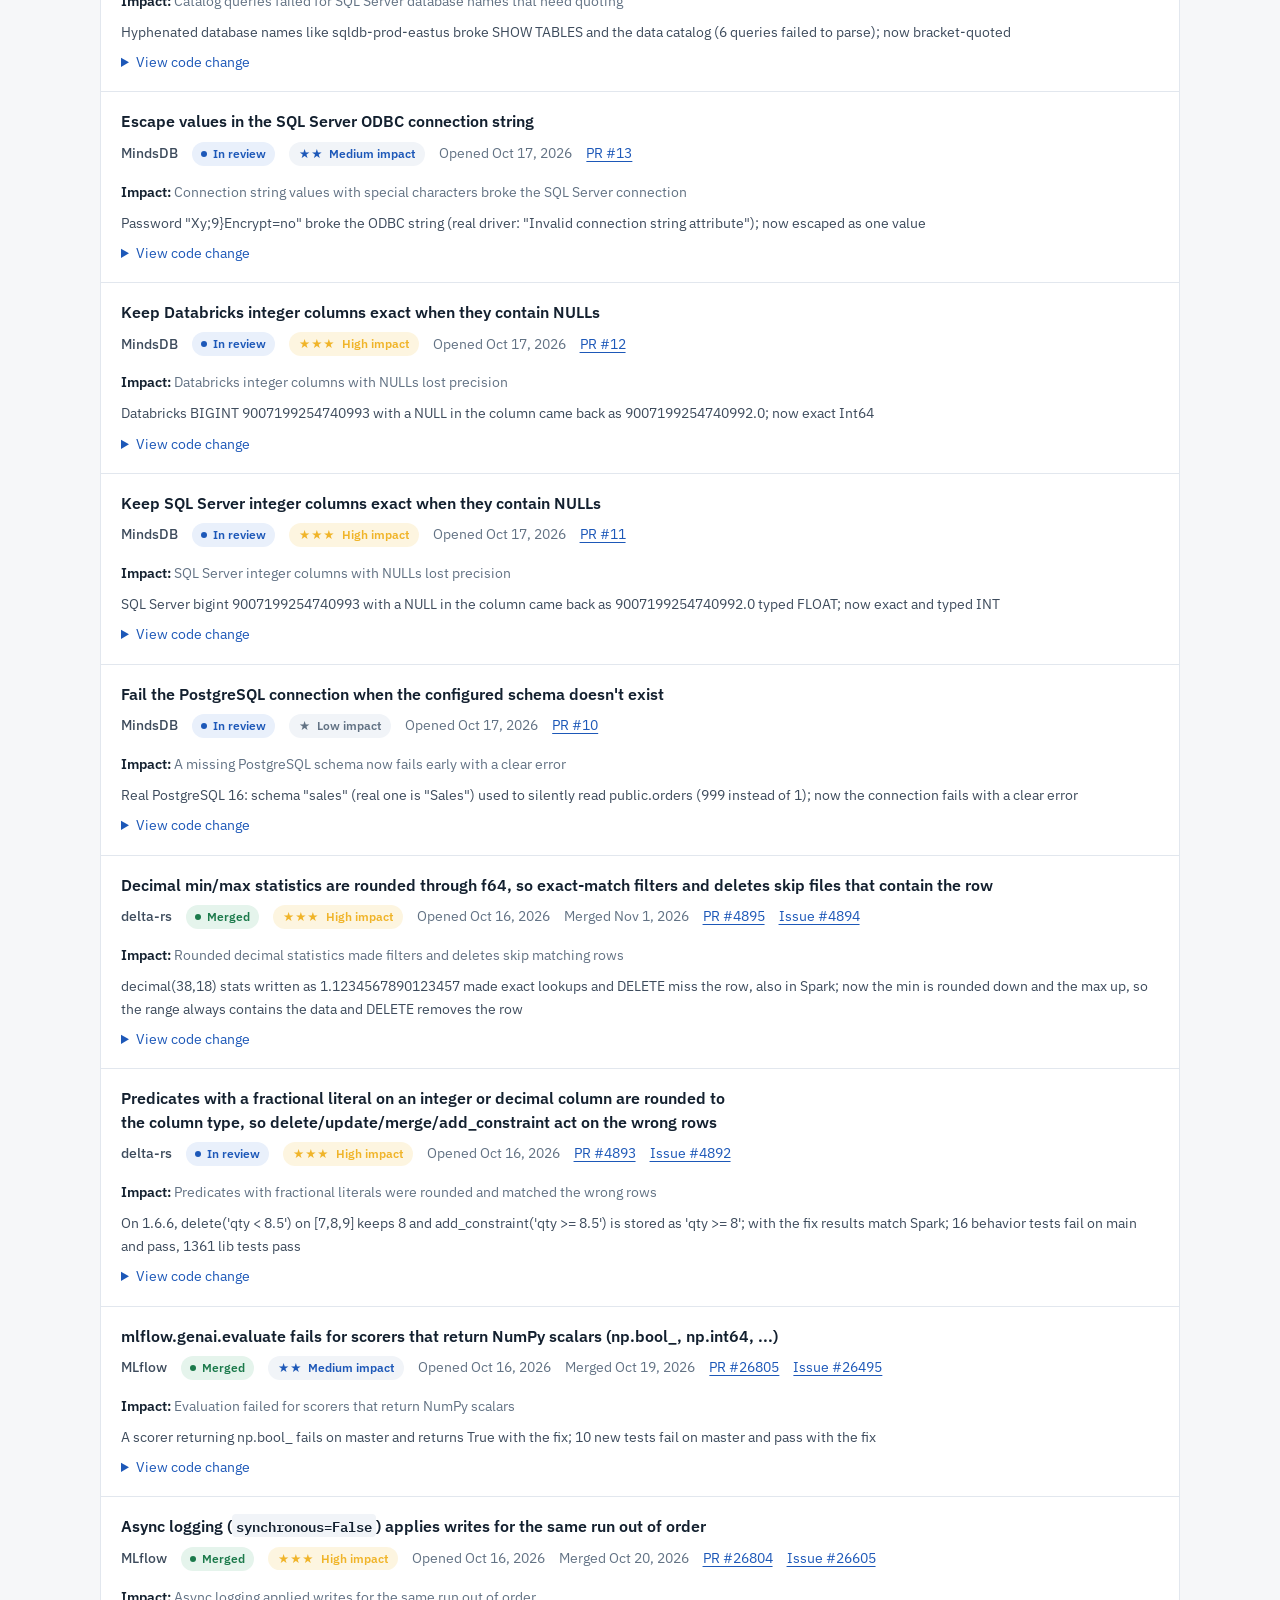
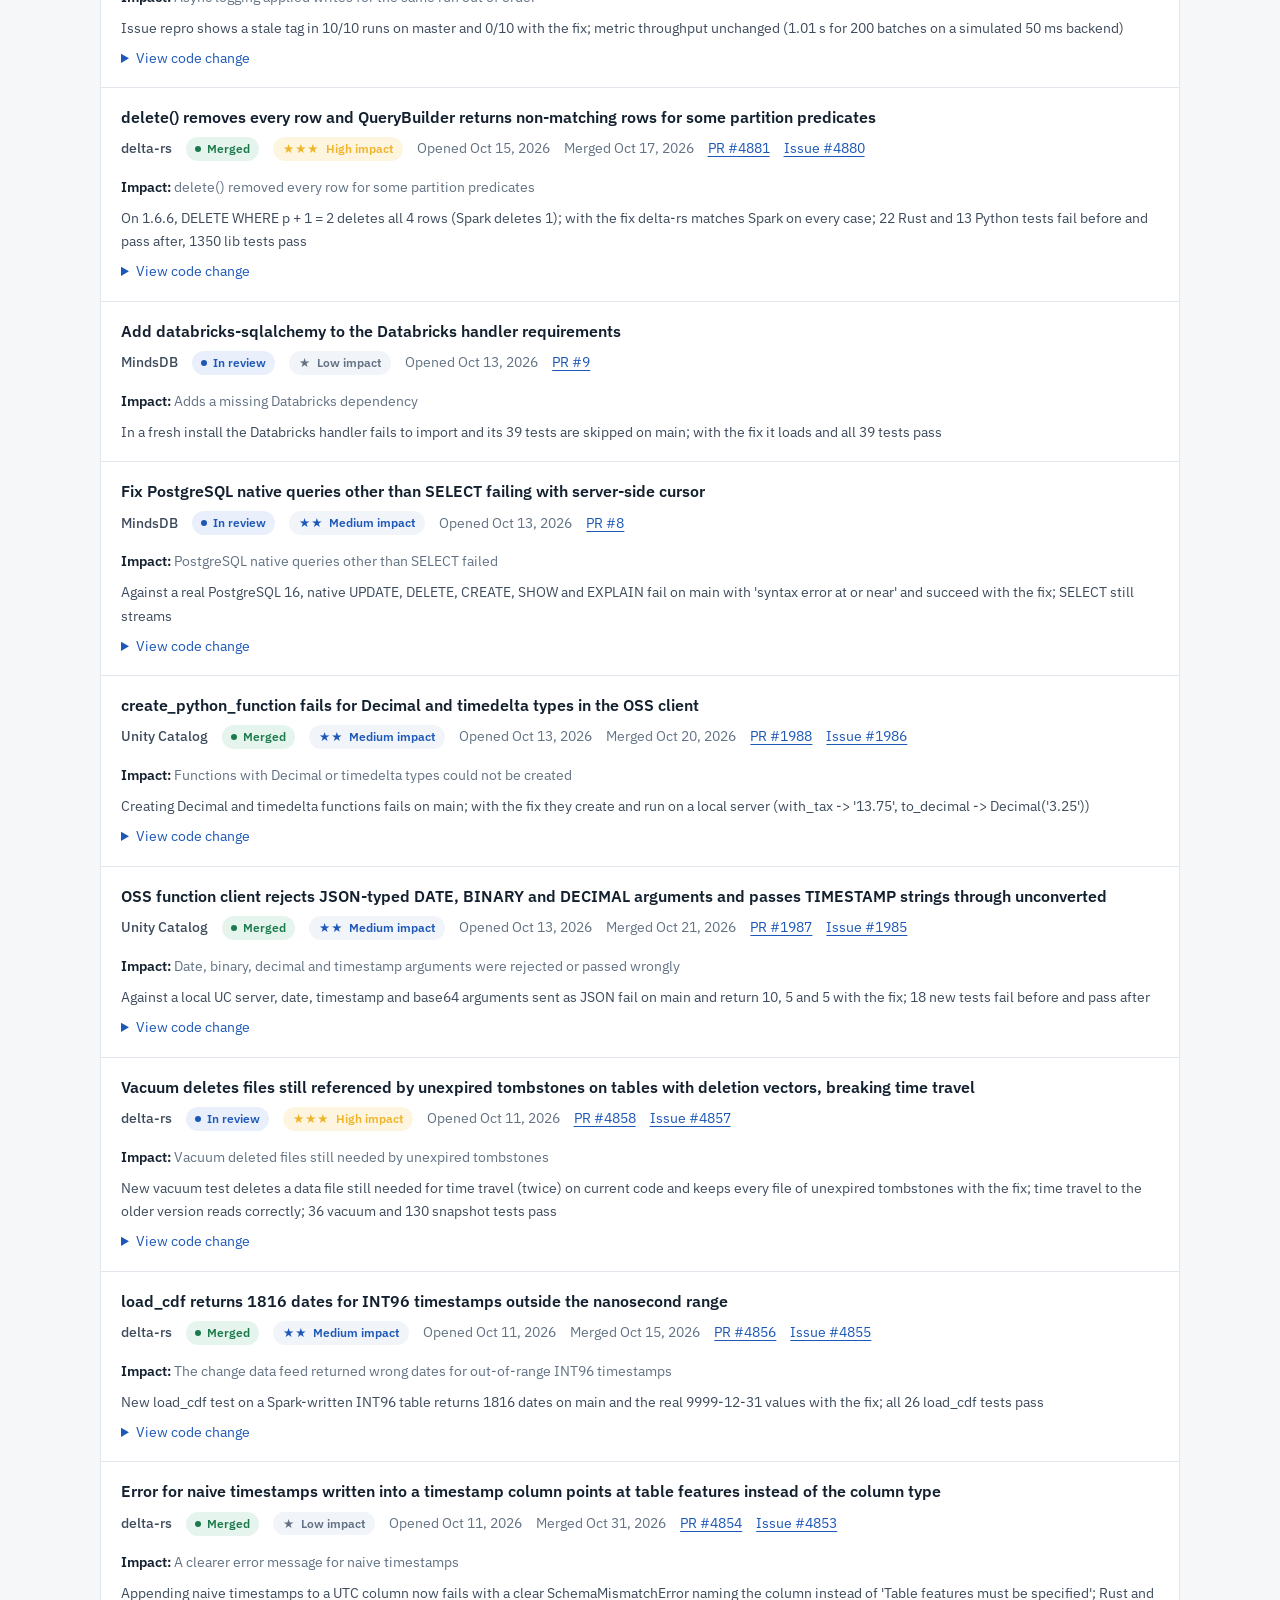
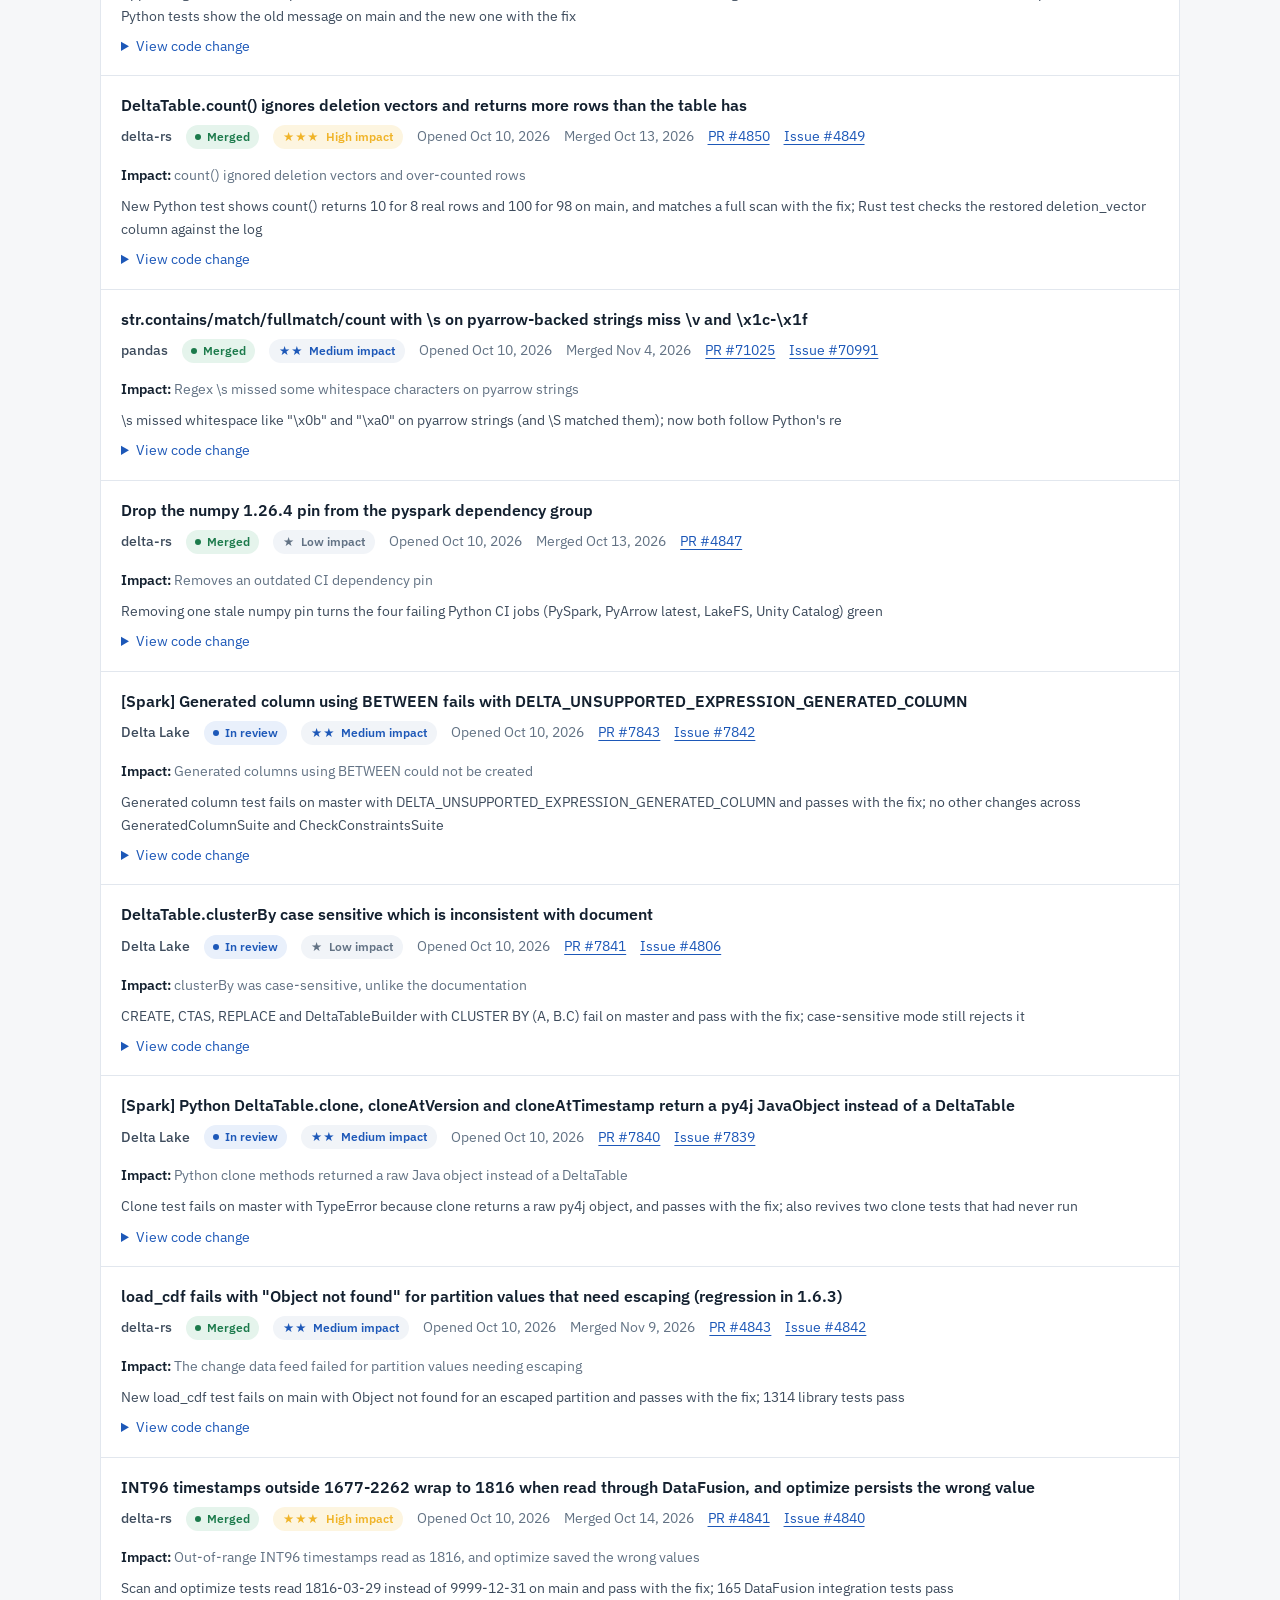
==== commit 53b12e55: "Link the pandas release notes that credit me, found from each merged PR's whatsnew file" ====
--- a/bugs.html
+++ b/bugs.html
@@ -263,6 +263,11 @@
     }
     impactLine('Impact of merged fixes', mine.filter(function (f) { return f.status === 'merged'; }));
     impactLine('Impact of fixes in review', mine.filter(function (f) { return f.status === 'review'; }));
+    if (r.release_notes && r.release_notes.length) {
+      var rn = el('p', 'lib-impact'); rn.append('Credited as a contributor in the release notes: ');
+      r.release_notes.forEach(function (n, i) { if (i) rn.append(' · '); rn.append(link(r.name + ' ' + n.version, n.url)); });
+      share.append(rn);
+    }
     card.append(head, share);
 
     if (r.impact) {
